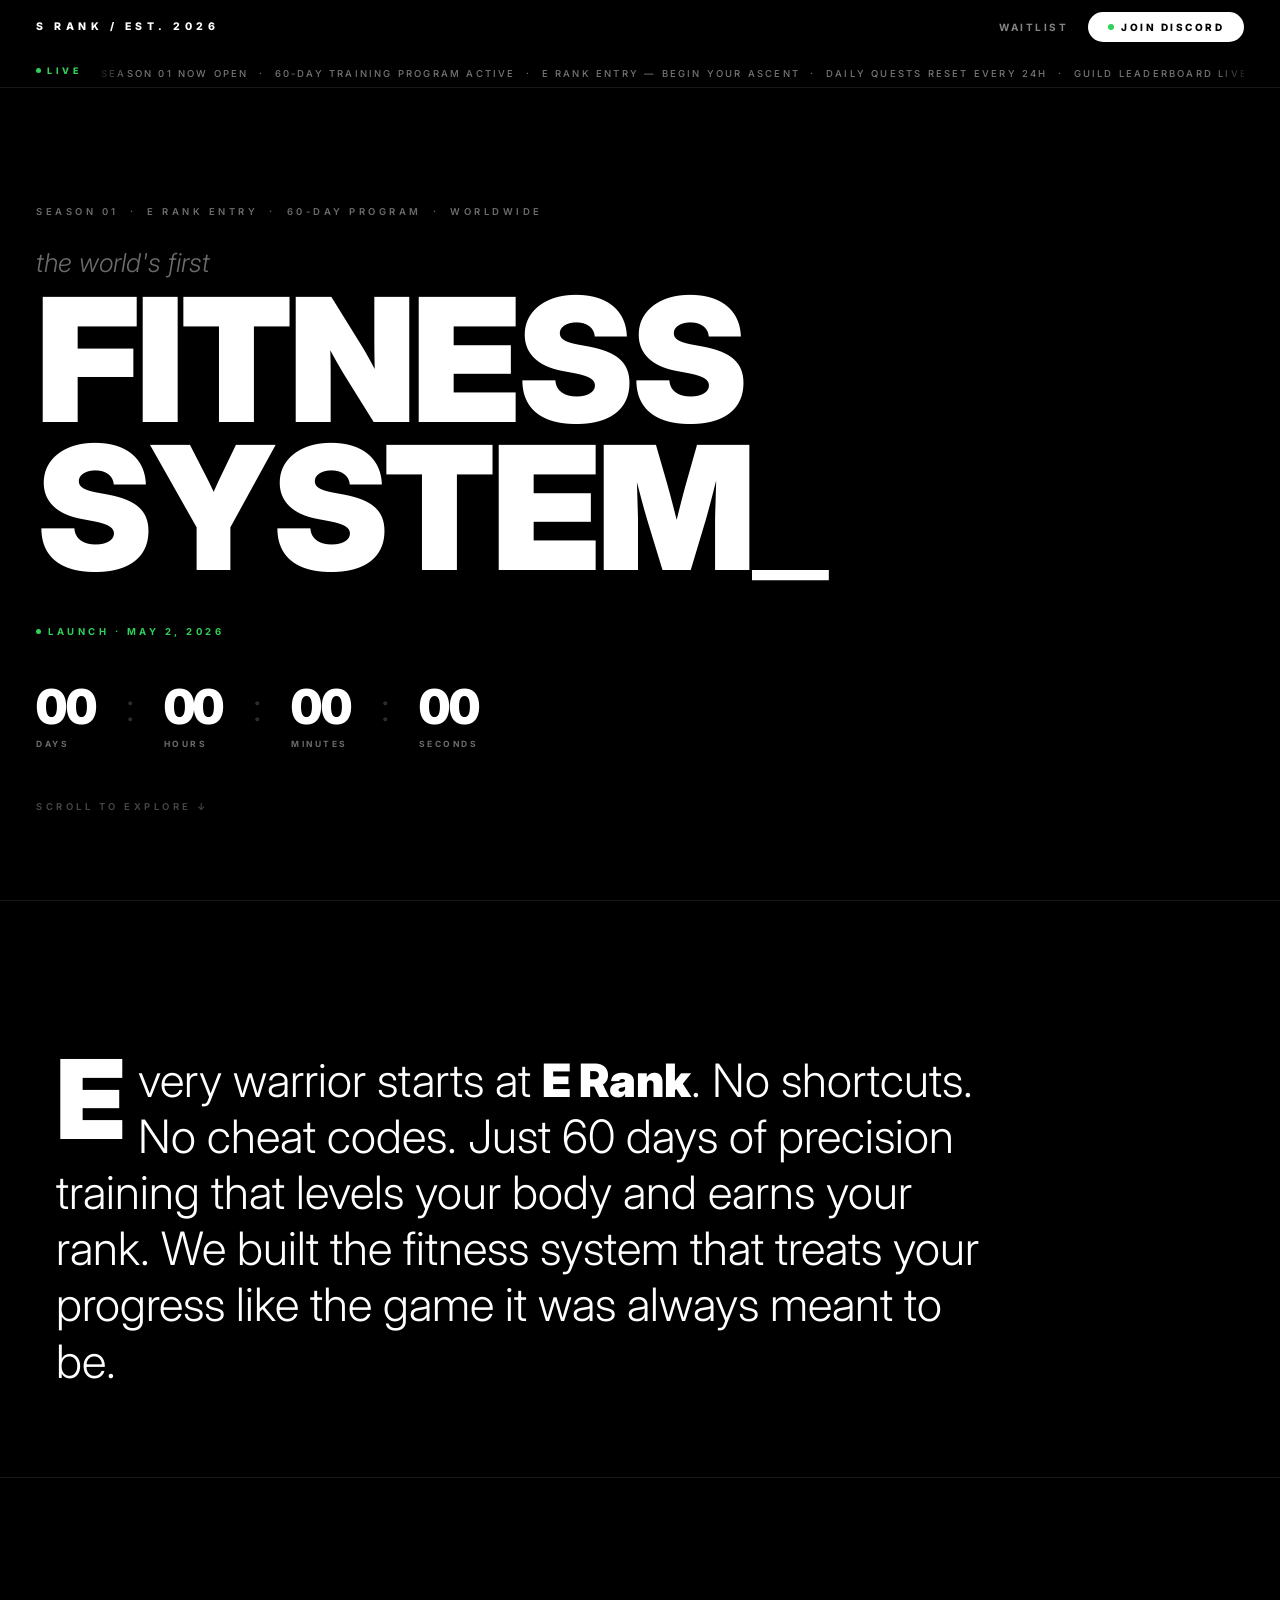
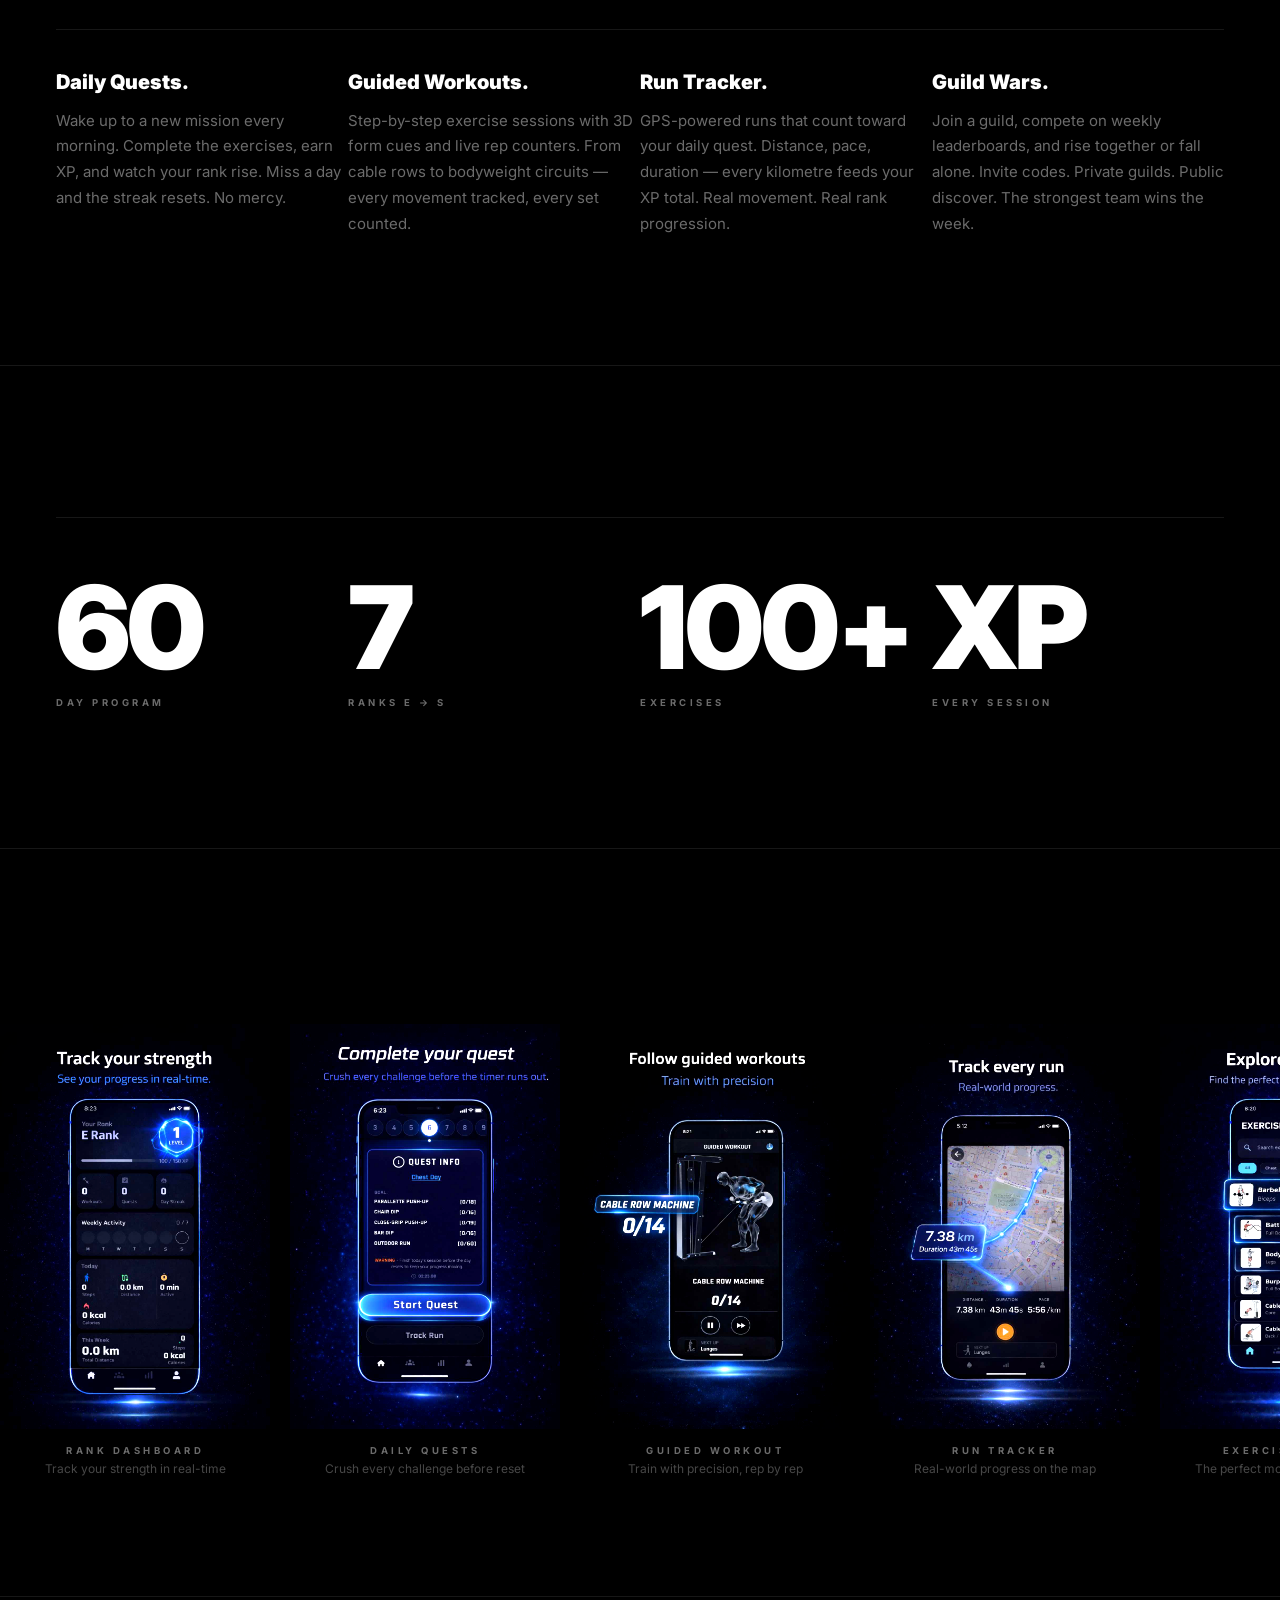
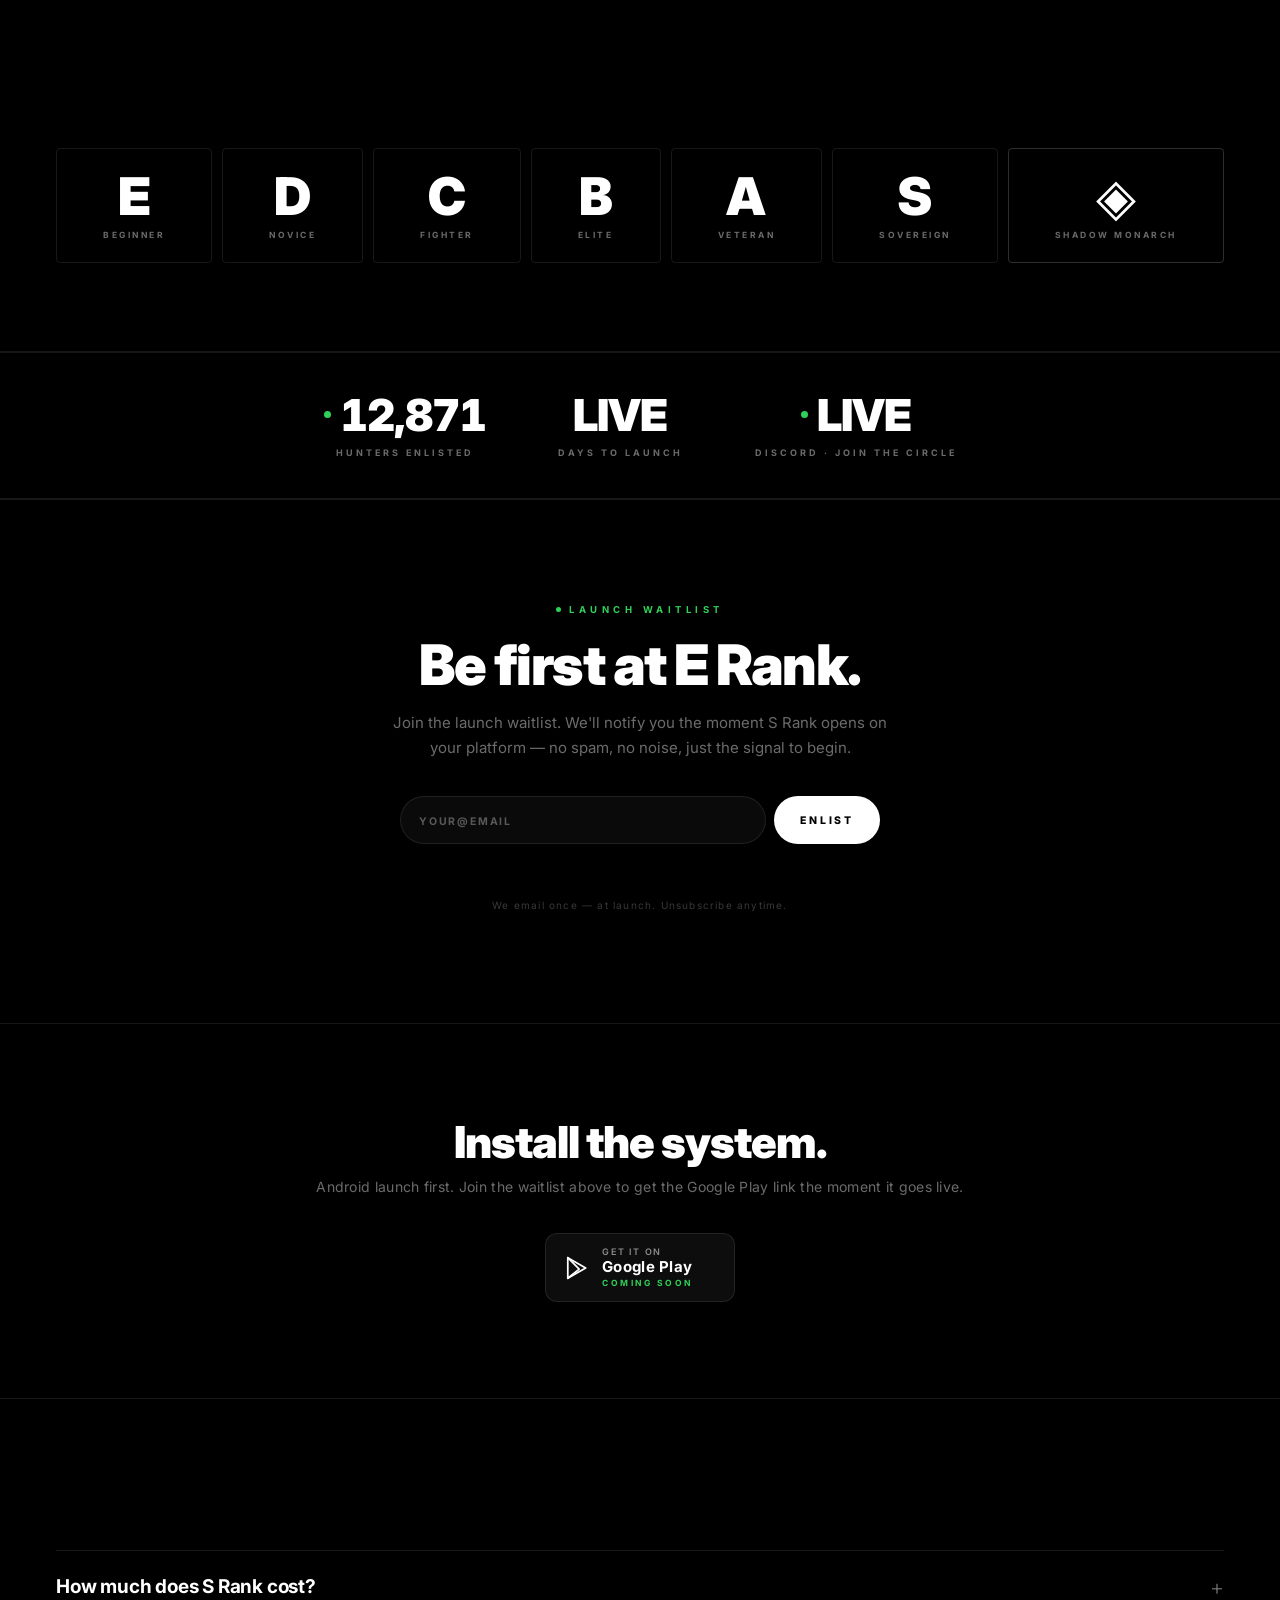
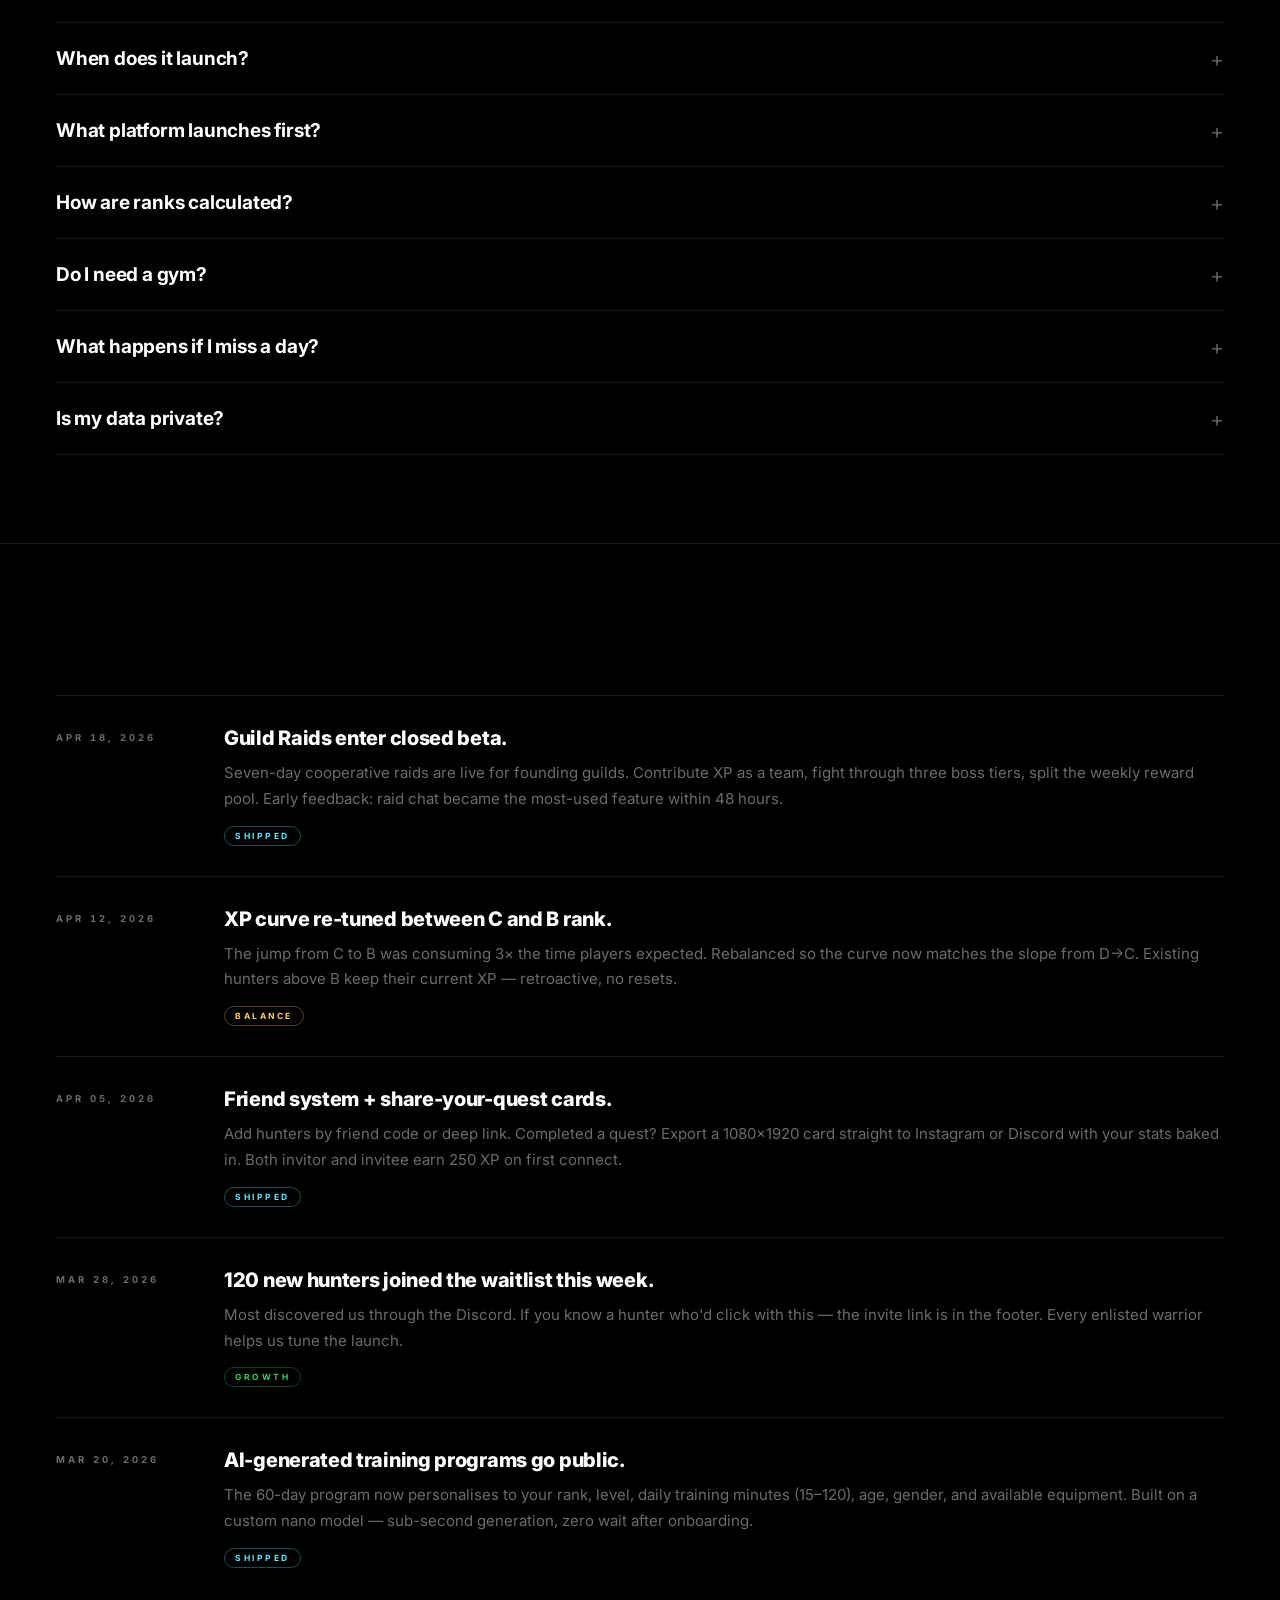
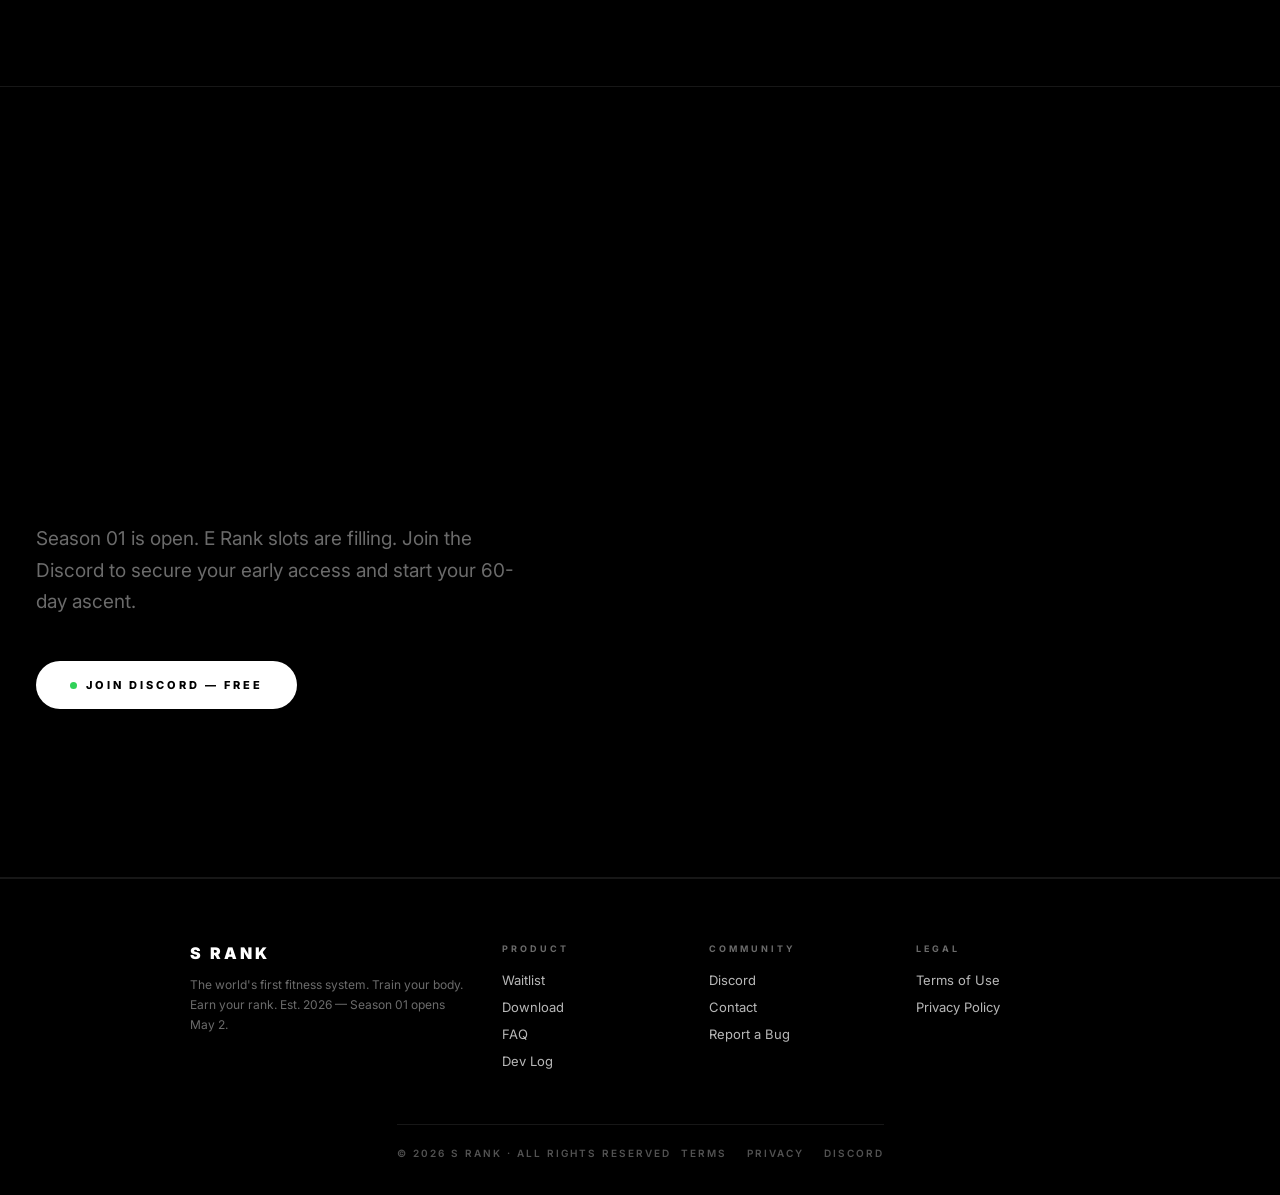
==== index.html @ a99fdaf6 "Add files via upload" ====
<!DOCTYPE html>
<html lang="en">
<head>
<meta charset="UTF-8"/>
<meta name="viewport" content="width=device-width,initial-scale=1"/>
<title>S Rank — The World's First Fitness System | Level Up IRL</title>
<meta name="description" content="S Rank is the Solo Leveling-inspired fitness RPG. 60-day training program, daily quests, guilds, and 7 ranks from E to S. Train your body. Earn your rank."/>
<meta name="keywords" content="solo leveling fitness, gamified workout app, fitness rpg, daily quest tracker, guild workout, 60-day program, rank up fitness, level up body"/>
<meta name="author" content="S Rank"/>
<meta name="theme-color" content="#000000"/>
<meta name="robots" content="index,follow"/>
<link rel="canonical" href="https://srank.netlify.app/"/>

<!-- Open Graph -->
<meta property="og:type" content="website"/>
<meta property="og:url" content="https://srank.netlify.app/"/>
<meta property="og:site_name" content="S Rank"/>
<meta property="og:title" content="S Rank — The World's First Fitness System"/>
<meta property="og:description" content="Every warrior starts at E Rank. 60 days of precision training that levels your body and earns your rank. Train like it's the game it was always meant to be."/>
<meta property="og:image" content="https://srank.netlify.app/img/og-banner.jpg"/>
<meta property="og:image:width" content="1200"/>
<meta property="og:image:height" content="630"/>

<!-- Twitter -->
<meta name="twitter:card" content="summary_large_image"/>
<meta name="twitter:title" content="S Rank — The World's First Fitness System"/>
<meta name="twitter:description" content="Solo Leveling-inspired fitness RPG. 60-day program. Daily quests. Guild wars. Rise from E Rank."/>
<meta name="twitter:image" content="https://srank.netlify.app/img/og-banner.jpg"/>

<!-- Icons -->
<link rel="icon" type="image/png" href="/img/favicon.png"/>
<link rel="apple-touch-icon" href="/img/apple-touch-icon.png"/>

<!-- Structured data -->
<script type="application/ld+json">
{
  "@context":"https://schema.org",
  "@type":"SoftwareApplication",
  "name":"S Rank",
  "applicationCategory":"HealthApplication",
  "operatingSystem":"Android",
  "description":"Solo Leveling-inspired fitness RPG with a 60-day training program, daily quests, guild wars, and 7 ranks from E to S.",
  "offers":{"@type":"Offer","price":"9.99","priceCurrency":"USD"}
}
</script>

<link rel="preconnect" href="https://fonts.googleapis.com"/>
<link rel="preconnect" href="https://fonts.gstatic.com" crossorigin/>
<link href="https://fonts.googleapis.com/css2?family=Inter:ital,wght@0,300;0,400;0,500;0,700;0,900;1,300;1,400&display=swap" rel="stylesheet"/>

<!-- Analytics · Plausible (privacy-first, no cookies) -->
<script defer data-domain="srank.netlify.app" src="https://plausible.io/js/script.outbound-links.js"></script>
<style>
*,*::before,*::after{box-sizing:border-box;margin:0;padding:0}
:root{
  --green:#30D158;
  --w:#fff;
  --muted:rgba(255,255,255,0.42);
  --dim:rgba(255,255,255,0.12);
  --border:rgba(255,255,255,0.09);
  --ease-out:cubic-bezier(0.16,1,0.3,1);
  --ease-spring:cubic-bezier(0.34,1.56,0.64,1);
}
html{scroll-behavior:smooth}
body{
  background:#000;color:var(--w);
  font-family:'Inter',system-ui,sans-serif;
  overflow-x:hidden;
  -webkit-font-smoothing:antialiased;
}
a{color:inherit;text-decoration:none}

/* ══════════════════════ PROGRESS BAR */
#prog{
  position:fixed;top:0;left:0;height:1px;z-index:1000;
  background:rgba(255,255,255,.55);width:0%;pointer-events:none;
}

/* ══════════════════════ NAV */
nav{
  position:fixed;top:0;left:0;right:0;z-index:300;
  display:flex;align-items:center;justify-content:space-between;
  padding:0 36px;height:54px;
  border-bottom:1px solid transparent;
  transition:background .3s,border-color .3s;
}
nav.solid{background:rgba(0,0,0,.88);backdrop-filter:blur(20px);-webkit-backdrop-filter:blur(20px);border-color:var(--border)}
.nav-brand{font-size:10.5px;font-weight:800;letter-spacing:4.5px;text-transform:uppercase}
.nav-actions{display:flex;align-items:center;gap:20px}
.nav-link{
  font-size:10px;font-weight:700;letter-spacing:2.5px;text-transform:uppercase;
  color:rgba(255,255,255,.52);transition:color .2s;
}
.nav-link:hover{color:var(--w)}
@media (max-width:520px){.nav-link{display:none}}
.nav-cta{
  display:flex;align-items:center;gap:7px;
  background:var(--w);color:#000;
  font-size:10px;font-weight:800;letter-spacing:2.5px;text-transform:uppercase;
  padding:9px 20px;border-radius:100px;
  transition:opacity .2s;cursor:pointer;flex-shrink:0;
}
.nav-cta:hover{opacity:.8}
.dot{
  width:6px;height:6px;border-radius:50%;background:var(--green);flex-shrink:0;
  animation:pulse 2.1s ease infinite;
}
@keyframes pulse{0%,100%{box-shadow:0 0 0 0 rgba(48,209,88,.55)}55%{box-shadow:0 0 0 6px rgba(48,209,88,0)}}

/* ══════════════════════ BREAKING BAR */
.bar{
  position:fixed;top:54px;left:0;right:0;z-index:290;
  display:flex;align-items:center;height:34px;padding:0 36px;
  background:rgba(0,0,0,.75);border-bottom:1px solid var(--border);
  backdrop-filter:blur(12px);overflow:hidden;
}
.bar-label{
  display:flex;align-items:center;gap:6px;
  font-size:9px;font-weight:800;letter-spacing:3.5px;
  color:var(--green);white-space:nowrap;flex-shrink:0;margin-right:20px;text-transform:uppercase;
}
.bar-label .dot{width:5px;height:5px}
.ticker-wrap{flex:1;overflow:hidden;position:relative}
.ticker-wrap::before,.ticker-wrap::after{
  content:'';position:absolute;top:0;bottom:0;width:30px;z-index:1;pointer-events:none;
}
.ticker-wrap::before{left:0;background:linear-gradient(to right,rgba(0,0,0,.75),transparent)}
.ticker-wrap::after{right:0;background:linear-gradient(to left,rgba(0,0,0,.75),transparent)}
.ticker{display:inline-flex;white-space:nowrap;animation:tick 38s linear infinite}
.ticker span{
  font-size:9.5px;font-weight:500;letter-spacing:2.2px;
  color:rgba(255,255,255,.46);padding-right:64px;text-transform:uppercase;
}
@keyframes tick{0%{transform:translateX(0)}100%{transform:translateX(-50%)}}

/* ══════════════════════ HERO */
.hero{
  min-height:100vh;display:flex;flex-direction:column;
  justify-content:flex-end;padding:0 36px 88px;padding-top:130px;
}
.hero-meta{
  font-size:9.5px;font-weight:600;letter-spacing:3.5px;
  color:var(--muted);text-transform:uppercase;margin-bottom:30px;
  animation:fu .85s var(--ease-out) both;animation-delay:.1s;
}
.hero-thin{
  display:block;
  font-size:clamp(16px,2.5vw,26px);font-weight:300;font-style:italic;
  color:var(--muted);margin-bottom:8px;
  animation:fu .85s var(--ease-out) both;animation-delay:.22s;
}
/* text reveal from below — clip overflow */
.hline{overflow:hidden;display:block}
.hline-inner{
  display:block;
  font-size:clamp(66px,13.5vw,172px);
  font-weight:900;line-height:.86;letter-spacing:-4px;
  animation:slideUp .95s var(--ease-out) both;
}
.hline-inner:first-child{animation-delay:.3s}
.hline-inner:last-child{animation-delay:.44s}
.cursor{font-weight:300;letter-spacing:0;animation:blink 1.05s step-start infinite}
@keyframes blink{0%,100%{opacity:1}50%{opacity:0}}
.hero-scroll{
  margin-top:52px;font-size:9.5px;font-weight:600;
  letter-spacing:3.5px;color:rgba(255,255,255,.28);text-transform:uppercase;
  animation:fu .85s var(--ease-out) both .7s, bob 3.5s ease-in-out 1.4s infinite;
}
@keyframes fu{from{opacity:0;transform:translateY(20px)}to{opacity:1;transform:translateY(0)}}
@keyframes slideUp{from{transform:translateY(105%)}to{transform:translateY(0)}}
@keyframes bob{0%,100%{transform:translateY(0)}50%{transform:translateY(7px)}}

hr.rule{border:none;border-top:1px solid var(--border)}

/* ══════════════════════ LAYOUT */
.wrap{max-width:1240px;margin:0 auto;padding:88px 36px;width:100%}
.sec-label{
  overflow:hidden;margin-bottom:52px;
}
.sec-label-inner{
  display:block;font-size:9.5px;font-weight:700;letter-spacing:4.5px;
  color:var(--muted);text-transform:uppercase;
  transform:translateY(100%);opacity:0;
  transition:transform .7s var(--ease-out),opacity .7s ease;
}
.sec-label-inner.in{transform:translateY(0);opacity:1}

/* ══════════════════════ 01 WHO WE ARE */
.who-wrap{overflow:hidden}
.who-inner{
  font-size:clamp(20px,3.8vw,46px);font-weight:300;
  line-height:1.22;color:var(--w);max-width:940px;
  transform:translateY(60px);opacity:0;
  transition:transform 1.1s var(--ease-out),opacity 1.1s ease;
}
.who-inner.in{transform:translateY(0);opacity:1}
.who-inner strong{font-weight:900}
.drop::first-letter{
  float:left;font-size:clamp(56px,9.5vw,110px);
  font-weight:900;line-height:.72;margin-right:12px;margin-top:8px;
}

/* ══════════════════════ 02 THE SYSTEM */
.features{display:grid;grid-template-columns:repeat(auto-fit,minmax(260px,1fr));gap:0}
.feat{padding:40px 0;border-top:1px solid var(--border)}
.feat-line-wrap{overflow:hidden}
.feat-name{
  font-size:clamp(15px,2.2vw,20px);font-weight:900;
  margin-bottom:14px;
  transform:translateY(100%);opacity:0;
  transition:transform .8s var(--ease-out),opacity .8s ease;
}
.feat-name.in{transform:translateY(0);opacity:1}
.feat-desc{
  font-size:clamp(13px,1.4vw,15px);font-weight:400;
  color:var(--muted);line-height:1.72;max-width:360px;
  opacity:0;transform:translateY(16px);
  transition:opacity .8s ease,transform .8s var(--ease-out);
}
.feat-desc.in{opacity:1;transform:translateY(0)}

/* ══════════════════════ 03 THE NUMBERS */
.nums{display:grid;grid-template-columns:repeat(4,1fr);gap:0}
@media(max-width:580px){.nums{grid-template-columns:repeat(2,1fr)}}
.num-item{padding:52px 0;border-top:1px solid var(--border)}
.num-big-wrap{overflow:hidden}
.num-big{
  font-size:clamp(48px,9vw,118px);font-weight:900;
  line-height:1;letter-spacing:-3px;
  transform:translateY(105%);
  transition:transform .9s var(--ease-out);
}
.num-big.in{transform:translateY(0)}
.num-tag{
  margin-top:12px;font-size:9.5px;font-weight:700;
  letter-spacing:3.5px;color:var(--muted);text-transform:uppercase;
  opacity:0;transform:translateY(10px);
  transition:opacity .7s ease .15s,transform .7s var(--ease-out) .15s;
}
.num-tag.in{opacity:1;transform:translateY(0)}

/* ══════════════════════ 04 PHONES */
.phones-sec{padding:88px 0;overflow:hidden;background:#000}
.phones-head{padding:0 36px;margin-bottom:56px}
.phones-row{
  display:flex;gap:20px;
  padding:20px 36px 32px;
  overflow-x:auto;scroll-snap-type:x mandatory;
  scrollbar-width:none;-ms-overflow-style:none;
  cursor:grab;user-select:none;
  /* explicit black bg so screen blend works */
  background:#000;
}
.phones-row::-webkit-scrollbar{display:none}
.ph-card{
  flex:0 0 auto;width:clamp(180px,25vw,270px);
  scroll-snap-align:start;
  display:flex;flex-direction:column;align-items:center;
  opacity:0;transform:translateY(70px) scale(.93);
  filter:blur(10px);
  transition:opacity 1s var(--ease-out),transform 1s var(--ease-out),filter .9s ease;
}
.ph-card.in{opacity:1;transform:translateY(0) scale(1);filter:blur(0)}
/* Screen blend removes the dark starfield — only glowing phone stays */
.ph-img{
  width:100%;display:block;
  mix-blend-mode:screen;
  filter:brightness(1.1) contrast(1.05) saturate(1.1);
  transition:transform .55s var(--ease-out),filter .4s ease;
  border-radius:0;
}
.ph-card:hover .ph-img{
  transform:scale(1.05) translateY(-10px);
  filter:brightness(1.25) contrast(1.08) saturate(1.2);
}
.ph-label{
  margin-top:16px;font-size:9.5px;font-weight:700;
  letter-spacing:3.5px;color:var(--muted);
  text-transform:uppercase;text-align:center;
}
.ph-sub{
  margin-top:5px;font-size:12px;font-weight:400;
  color:rgba(255,255,255,.28);text-align:center;
}

/* ══════════════════════ 05 RANKS */
.ranks-row{display:flex;gap:10px;flex-wrap:wrap}
.rank-card{
  flex:1 1 auto;min-width:88px;padding:22px 14px;
  border:1px solid var(--border);border-radius:4px;text-align:center;
  opacity:0;transform:translateY(40px) scale(.9);
  transition:opacity .6s var(--ease-spring),transform .6s var(--ease-spring),
             border-color .3s,background .3s;
}
.rank-card.in{opacity:1;transform:translateY(0) scale(1)}
.rank-card:hover{border-color:rgba(255,255,255,.38);background:rgba(255,255,255,.04)}
.rank-card.monarch{border-color:rgba(255,255,255,.18)}
.rank-card.monarch:hover{border-color:rgba(255,255,255,.6);background:rgba(255,255,255,.06)}
.rk-letter{font-size:clamp(26px,5vw,52px);font-weight:900;line-height:1}
.rk-name{
  margin-top:7px;font-size:8.5px;font-weight:700;
  letter-spacing:2.5px;color:var(--muted);text-transform:uppercase;
}

/* ══════════════════════ WAITLIST */
.wl-sec{padding:96px 36px 112px;border-top:1px solid var(--border)}
.wl-wrap{max-width:720px;margin:0 auto;text-align:center}
.wl-kicker{
  font-size:9.5px;font-weight:700;letter-spacing:4.5px;color:var(--green);
  text-transform:uppercase;margin-bottom:22px;
  display:inline-flex;align-items:center;gap:8px;
}
.wl-kicker .dot{width:5px;height:5px}
.wl-head{
  font-size:clamp(32px,5.5vw,56px);font-weight:900;line-height:1;
  letter-spacing:-1.5px;margin-bottom:18px;
}
.wl-sub{
  font-size:clamp(13px,1.5vw,15px);font-weight:400;color:var(--muted);
  line-height:1.65;max-width:520px;margin:0 auto 36px;
}
.wl-form{
  display:flex;gap:8px;max-width:480px;margin:0 auto;
  flex-wrap:wrap;justify-content:center;
}
.wl-input{
  flex:1 1 260px;min-width:0;
  background:rgba(255,255,255,.04);
  border:1px solid var(--border);
  color:var(--w);font-family:inherit;font-size:13px;font-weight:500;
  letter-spacing:.2px;
  padding:15px 18px;border-radius:100px;
  outline:none;transition:border-color .2s,background .2s;
}
.wl-input::placeholder{color:rgba(255,255,255,.32);letter-spacing:1.8px;font-size:10.5px;font-weight:700;text-transform:uppercase}
.wl-input:focus{border-color:rgba(255,255,255,.42);background:rgba(255,255,255,.06)}
.wl-submit{
  background:var(--w);color:#000;
  font-family:inherit;font-size:10.5px;font-weight:800;
  letter-spacing:2.8px;text-transform:uppercase;
  padding:15px 26px;border:none;border-radius:100px;
  cursor:pointer;transition:opacity .2s,transform .2s;
  white-space:nowrap;
}
.wl-submit:hover:not(:disabled){opacity:.82}
.wl-submit:active:not(:disabled){transform:scale(.97)}
.wl-submit:disabled{opacity:.5;cursor:not-allowed}
.wl-msg{
  margin-top:18px;font-size:11px;font-weight:600;letter-spacing:2.5px;
  text-transform:uppercase;min-height:15px;transition:color .25s;
}
.wl-msg.ok{color:var(--green)}
.wl-msg.err{color:#FF4A55}
.wl-legal{
  margin-top:22px;font-size:10px;color:rgba(255,255,255,.22);
  letter-spacing:1.2px;
}

/* ══════════════════════ DOWNLOAD */
.dl-sec{padding:96px 36px;border-top:1px solid var(--border);text-align:center}
.dl-head{
  font-size:clamp(28px,4.5vw,44px);font-weight:900;line-height:1;
  letter-spacing:-1px;margin-bottom:14px;
}
.dl-sub{
  font-size:clamp(12px,1.4vw,14px);color:var(--muted);margin-bottom:38px;
  letter-spacing:.3px;
}
.dl-badges{display:flex;gap:14px;justify-content:center;flex-wrap:wrap}
.dl-badge{
  display:inline-flex;align-items:center;gap:12px;
  padding:13px 22px 13px 18px;border-radius:12px;
  background:rgba(255,255,255,.05);border:1px solid var(--border);
  transition:background .2s,border-color .2s,transform .2s;
  min-width:190px;
}
.dl-badge:hover{background:rgba(255,255,255,.08);border-color:rgba(255,255,255,.22);transform:translateY(-2px)}
.dl-badge svg{width:26px;height:26px;flex-shrink:0}
.dl-badge-text{text-align:left;line-height:1.1}
.dl-badge-line1{
  font-size:9px;font-weight:600;letter-spacing:1.8px;
  color:rgba(255,255,255,.52);text-transform:uppercase;
}
.dl-badge-line2{
  font-size:15px;font-weight:700;color:var(--w);margin-top:2px;letter-spacing:.3px;
}
.dl-soon{
  font-size:8.5px;font-weight:700;letter-spacing:2.5px;
  color:var(--green);text-transform:uppercase;margin-top:3px;
}

/* ══════════════════════ COUNTDOWN (in hero) */
.hc-meta{
  font-size:9.5px;font-weight:700;letter-spacing:3.5px;
  color:var(--green);text-transform:uppercase;
  display:inline-flex;align-items:center;gap:7px;
  margin-bottom:18px;
  animation:fu .85s var(--ease-out) both .4s;
}
.hc-meta .dot{width:5px;height:5px}
.hero-countdown{
  display:flex;gap:clamp(16px,3vw,30px);align-items:flex-end;
  margin-top:28px;
  animation:fu .85s var(--ease-out) both .58s;
}
.hc-cell{display:flex;flex-direction:column;align-items:flex-start}
.hc-num{
  font-size:clamp(30px,4.4vw,48px);font-weight:900;
  line-height:1;letter-spacing:-1.2px;font-variant-numeric:tabular-nums;
}
.hc-lbl{
  margin-top:8px;font-size:8.5px;font-weight:700;letter-spacing:2.5px;
  color:var(--muted);text-transform:uppercase;
}
.hc-sep{
  font-size:clamp(26px,3.6vw,40px);font-weight:300;
  color:rgba(255,255,255,.18);line-height:1;padding-bottom:22px;
}

/* ══════════════════════ SOCIAL PROOF STRIP */
.proof-strip{
  padding:40px 36px;border-top:1px solid var(--border);border-bottom:1px solid var(--border);
  display:flex;justify-content:center;gap:clamp(28px,6vw,72px);flex-wrap:wrap;
}
.proof-item{display:flex;flex-direction:column;align-items:center;min-width:88px}
.proof-num{
  font-size:clamp(30px,4.2vw,44px);font-weight:900;letter-spacing:-1px;line-height:1;
  font-variant-numeric:tabular-nums;display:inline-flex;align-items:center;gap:9px;
}
.proof-num .dot{width:7px;height:7px}
.proof-lbl{
  margin-top:10px;font-size:9px;font-weight:700;letter-spacing:3px;
  color:var(--muted);text-transform:uppercase;text-align:center;
}
@media(max-width:720px){.proof-strip{padding:32px 20px}}

/* ══════════════════════ FAQ */
.faq-list{border-top:1px solid var(--border);margin-top:8px}
.faq{border-bottom:1px solid var(--border)}
.faq-q{
  display:flex;justify-content:space-between;align-items:center;
  padding:24px 0;font-size:clamp(15px,1.8vw,19px);font-weight:700;
  cursor:pointer;user-select:none;background:none;border:none;color:var(--w);
  font-family:inherit;width:100%;text-align:left;letter-spacing:-.2px;
  transition:opacity .2s;
}
.faq-q:hover{opacity:.78}
.faq-toggle{
  font-size:22px;font-weight:300;color:var(--muted);
  transition:transform .35s var(--ease-out),color .2s;
  flex-shrink:0;margin-left:18px;line-height:1;
}
.faq.open .faq-toggle{transform:rotate(45deg);color:var(--w)}
.faq-a{
  max-height:0;overflow:hidden;
  transition:max-height .45s var(--ease-out);
}
.faq.open .faq-a{max-height:340px}
.faq-a p{
  font-size:clamp(13px,1.4vw,15px);font-weight:400;color:var(--muted);
  line-height:1.72;padding:0 0 26px;max-width:740px;
}

/* ══════════════════════ DEV LOG */
.log-list{display:flex;flex-direction:column;margin-top:8px}
.log-item{
  padding:30px 0;border-top:1px solid var(--border);
  display:grid;grid-template-columns:140px 1fr;gap:28px;
  opacity:0;transform:translateY(26px);
  transition:opacity .8s ease,transform .8s var(--ease-out);
}
.log-item.in{opacity:1;transform:translateY(0)}
@media(max-width:640px){.log-item{grid-template-columns:1fr;gap:8px}}
.log-date{
  font-size:9.5px;font-weight:700;letter-spacing:3px;
  color:var(--muted);text-transform:uppercase;padding-top:6px;
  font-variant-numeric:tabular-nums;
}
.log-title{
  font-size:clamp(15px,1.9vw,20px);font-weight:800;margin-bottom:10px;letter-spacing:-.3px;
}
.log-text{
  font-size:clamp(13px,1.4vw,15px);color:var(--muted);line-height:1.72;
}
.log-tag{
  display:inline-block;margin-top:14px;
  font-size:8.5px;font-weight:700;letter-spacing:2.5px;
  color:var(--green);text-transform:uppercase;padding:4px 10px;
  border:1px solid rgba(48,209,88,.32);border-radius:100px;
}
.log-tag.ship{color:#5CEAFF;border-color:rgba(92,234,255,.32)}
.log-tag.tune{color:#FFD15C;border-color:rgba(255,209,92,.32)}

/* ══════════════════════ BIG FOOTER */
.footer-big{padding:64px 36px 36px;border-top:1px solid var(--border)}
.footer-big-wrap{
  display:grid;grid-template-columns:1.6fr 1fr 1fr 1fr;gap:32px;
  max-width:1240px;margin:0 auto;
}
.fb-brand{font-size:16px;font-weight:900;letter-spacing:3px;text-transform:uppercase;margin-bottom:12px}
.fb-tag{font-size:12px;color:var(--muted);line-height:1.65;max-width:280px}
.fb-col-head{
  font-size:9px;font-weight:700;letter-spacing:3px;
  color:rgba(255,255,255,.42);text-transform:uppercase;margin-bottom:18px;
}
.fb-col a{
  display:block;font-size:13px;color:rgba(255,255,255,.72);
  margin-bottom:11px;transition:color .2s;
}
.fb-col a:hover{color:var(--w)}
.footer-bot{
  max-width:1240px;margin:28px auto 0;padding-top:22px;
  border-top:1px solid var(--border);
  display:flex;justify-content:space-between;flex-wrap:wrap;gap:10px;
}
.fb-cr{font-size:10px;font-weight:600;letter-spacing:2px;color:rgba(255,255,255,.32);text-transform:uppercase}
.fb-bot-links{display:flex;gap:20px}
.fb-bot-links a{
  font-size:10px;font-weight:600;letter-spacing:2px;
  color:rgba(255,255,255,.32);text-transform:uppercase;transition:color .2s;
}
.fb-bot-links a:hover{color:var(--w)}
@media(max-width:720px){
  .footer-big{padding:48px 20px 28px}
  .footer-big-wrap{grid-template-columns:1fr 1fr;gap:36px 20px}
  .fb-brand-col{grid-column:1/-1}
}

/* ══════════════════════ CLOSE */
.close-sec{padding:128px 36px 168px}
.close-line{overflow:hidden;display:block}
.close-inner{
  display:block;
  font-size:clamp(48px,11.5vw,155px);
  font-weight:900;line-height:.87;letter-spacing:-3px;
  transform:translateY(105%);
  transition:transform 1.1s var(--ease-out);
}
.close-inner.in{transform:translateY(0)}
.close-inner.ghost{color:rgba(255,255,255,.14)}
.cl-sub{
  margin-top:52px;font-size:clamp(14px,1.8vw,19px);
  font-weight:400;color:var(--muted);max-width:480px;line-height:1.65;
  opacity:0;transform:translateY(20px);
  transition:opacity .9s ease,transform .9s var(--ease-out);
}
.cl-sub.in{opacity:1;transform:translateY(0)}
.cl-btn{
  display:inline-flex;align-items:center;gap:9px;
  margin-top:44px;background:var(--w);color:#000;
  font-size:11px;font-weight:800;letter-spacing:3px;text-transform:uppercase;
  padding:17px 34px;border-radius:100px;cursor:pointer;
  opacity:0;transform:translateY(20px);
  transition:opacity .7s ease,transform .7s var(--ease-out),filter .2s;
}
.cl-btn.in{opacity:1;transform:translateY(0)}
.cl-btn:hover{filter:brightness(.88)}
.cl-btn .dot{width:7px;height:7px}

/* ══════════════════════ FOOTER */
footer{
  padding:38px 36px;border-top:1px solid var(--border);
  display:flex;justify-content:space-between;align-items:center;
  flex-wrap:wrap;gap:16px;
}
.ft-brand{font-size:9.5px;font-weight:800;letter-spacing:4px;color:rgba(255,255,255,.28);text-transform:uppercase}
.ft-links{display:flex;gap:24px}
.ft-links a{
  font-size:9.5px;font-weight:600;letter-spacing:2.5px;
  color:rgba(255,255,255,.28);text-transform:uppercase;
  transition:color .2s;
}
.ft-links a:hover{color:var(--w)}

/* ══════════════════════ RESPONSIVE */
@media(max-width:720px){
  nav,.bar{padding:0 20px}
  .hero{padding:0 20px 68px;padding-top:122px}
  .wrap{padding-left:20px;padding-right:20px}
  .phones-head,.phones-row{padding-left:20px;padding-right:20px}
  .close-sec{padding:80px 20px 120px}
  footer{padding:30px 20px}
}
</style>
</head>
<body>

<div id="prog"></div>

<!-- NAV -->
<nav id="nav">
  <div class="nav-brand">S Rank / Est. 2026</div>
  <div class="nav-actions">
    <a href="#waitlist" class="nav-link">Waitlist</a>
    <a href="https://discord.gg/nFfpwTx9" class="nav-cta" target="_blank" rel="noopener">
      <span class="dot"></span>Join Discord
    </a>
  </div>
</nav>

<!-- BREAKING BAR -->
<div class="bar">
  <div class="bar-label"><span class="dot"></span>Live</div>
  <div class="ticker-wrap">
    <div class="ticker">
      <span>Season 01 Now Open &nbsp;·&nbsp; 60-Day Training Program Active &nbsp;·&nbsp; E Rank Entry — Begin Your Ascent &nbsp;·&nbsp; Daily Quests Reset Every 24h &nbsp;·&nbsp; Guild Leaderboard Live &nbsp;·&nbsp; Join Discord — Claim Early Access &nbsp;·&nbsp;</span>
      <span>Season 01 Now Open &nbsp;·&nbsp; 60-Day Training Program Active &nbsp;·&nbsp; E Rank Entry — Begin Your Ascent &nbsp;·&nbsp; Daily Quests Reset Every 24h &nbsp;·&nbsp; Guild Leaderboard Live &nbsp;·&nbsp; Join Discord — Claim Early Access &nbsp;·&nbsp;</span>
    </div>
  </div>
</div>

<!-- ════════════════════════════════════ HERO -->
<section class="hero">
  <div class="hero-meta">Season 01 &nbsp;·&nbsp; E Rank Entry &nbsp;·&nbsp; 60-Day Program &nbsp;·&nbsp; Worldwide</div>
  <h1>
    <span class="hero-thin">the world's first</span>
    <span class="hline"><span class="hline-inner">FITNESS</span></span>
    <span class="hline"><span class="hline-inner">SYSTEM<span class="cursor">_</span></span></span>
  </h1>

  <div class="hc-meta" style="margin-top:44px"><span class="dot"></span>Launch · May 2, 2026</div>
  <div class="hero-countdown" id="heroCountdown" aria-live="polite">
    <div class="hc-cell"><div class="hc-num" id="cdDays">00</div><div class="hc-lbl">Days</div></div>
    <div class="hc-sep">:</div>
    <div class="hc-cell"><div class="hc-num" id="cdHours">00</div><div class="hc-lbl">Hours</div></div>
    <div class="hc-sep">:</div>
    <div class="hc-cell"><div class="hc-num" id="cdMins">00</div><div class="hc-lbl">Minutes</div></div>
    <div class="hc-sep">:</div>
    <div class="hc-cell"><div class="hc-num" id="cdSecs">00</div><div class="hc-lbl">Seconds</div></div>
  </div>

  <div class="hero-scroll">Scroll to explore ↓</div>
</section>

<hr class="rule"/>

<!-- ════════════════════════════════════ 01 WHO WE ARE -->
<div class="wrap">
  <div class="sec-label"><span class="sec-label-inner">01 / Who We Are</span></div>
  <div class="who-wrap">
    <p class="who-inner drop">
      Every warrior starts at <strong>E Rank</strong>. No shortcuts. No cheat codes.
      Just 60 days of precision training that levels your body and earns your rank.
      We built the fitness system that treats your progress like the game
      it was always meant to be.
    </p>
  </div>
</div>

<hr class="rule"/>

<!-- ════════════════════════════════════ 02 THE SYSTEM -->
<div class="wrap">
  <div class="sec-label"><span class="sec-label-inner">02 / The System</span></div>
  <div class="features">
    <div class="feat">
      <div class="feat-line-wrap"><div class="feat-name">Daily Quests.</div></div>
      <p class="feat-desc">Wake up to a new mission every morning. Complete the exercises, earn XP, and watch your rank rise. Miss a day and the streak resets. No mercy.</p>
    </div>
    <div class="feat">
      <div class="feat-line-wrap"><div class="feat-name">Guided Workouts.</div></div>
      <p class="feat-desc">Step-by-step exercise sessions with 3D form cues and live rep counters. From cable rows to bodyweight circuits — every movement tracked, every set counted.</p>
    </div>
    <div class="feat">
      <div class="feat-line-wrap"><div class="feat-name">Run Tracker.</div></div>
      <p class="feat-desc">GPS-powered runs that count toward your daily quest. Distance, pace, duration — every kilometre feeds your XP total. Real movement. Real rank progression.</p>
    </div>
    <div class="feat">
      <div class="feat-line-wrap"><div class="feat-name">Guild Wars.</div></div>
      <p class="feat-desc">Join a guild, compete on weekly leaderboards, and rise together or fall alone. Invite codes. Private guilds. Public discover. The strongest team wins the week.</p>
    </div>
  </div>
</div>

<hr class="rule"/>

<!-- ════════════════════════════════════ 03 THE NUMBERS -->
<div class="wrap">
  <div class="sec-label"><span class="sec-label-inner">03 / The Numbers</span></div>
  <div class="nums">
    <div class="num-item">
      <div class="num-big-wrap"><div class="num-big" data-count="60">60</div></div>
      <div class="num-tag">Day Program</div>
    </div>
    <div class="num-item">
      <div class="num-big-wrap"><div class="num-big" data-count="7">7</div></div>
      <div class="num-tag">Ranks E → S</div>
    </div>
    <div class="num-item">
      <div class="num-big-wrap"><div class="num-big" data-count="100" data-suffix="+">100+</div></div>
      <div class="num-tag">Exercises</div>
    </div>
    <div class="num-item">
      <div class="num-big-wrap"><div class="num-big">XP</div></div>
      <div class="num-tag">Every Session</div>
    </div>
  </div>
</div>

<hr class="rule"/>

<!-- ════════════════════════════════════ 04 IN YOUR HANDS -->
<div class="phones-sec">
  <div class="phones-head">
    <div class="sec-label"><span class="sec-label-inner">04 / In Your Hands</span></div>
  </div>
  <div class="phones-row" id="phonesRow">
    <div class="ph-card">
      <img src="[data-uri]"    class="ph-img" alt="Rank Dashboard"    draggable="false"/>
      <div class="ph-label">Rank Dashboard</div>
      <div class="ph-sub">Track your strength in real-time</div>
    </div>
    <div class="ph-card">
      <img src="[data-uri]"    class="ph-img" alt="Daily Quests"      draggable="false"/>
      <div class="ph-label">Daily Quests</div>
      <div class="ph-sub">Crush every challenge before reset</div>
    </div>
    <div class="ph-card">
      <img src="[data-uri]"  class="ph-img" alt="Guided Workout"    draggable="false"/>
      <div class="ph-label">Guided Workout</div>
      <div class="ph-sub">Train with precision, rep by rep</div>
    </div>
    <div class="ph-card">
      <img src="[data-uri]"      class="ph-img" alt="Run Tracker"       draggable="false"/>
      <div class="ph-label">Run Tracker</div>
      <div class="ph-sub">Real-world progress on the map</div>
    </div>
    <div class="ph-card">
      <img src="[data-uri]" class="ph-img" alt="Exercise Library" draggable="false"/>
      <div class="ph-label">Exercise Library</div>
      <div class="ph-sub">The perfect move for every muscle</div>
    </div>
  </div>
</div>

<hr class="rule"/>

<!-- ════════════════════════════════════ 05 YOUR PATH -->
<div class="wrap">
  <div class="sec-label"><span class="sec-label-inner">05 / Your Path</span></div>
  <div class="ranks-row">
    <div class="rank-card"><div class="rk-letter">E</div><div class="rk-name">Beginner</div></div>
    <div class="rank-card"><div class="rk-letter">D</div><div class="rk-name">Novice</div></div>
    <div class="rank-card"><div class="rk-letter">C</div><div class="rk-name">Fighter</div></div>
    <div class="rank-card"><div class="rk-letter">B</div><div class="rk-name">Elite</div></div>
    <div class="rank-card"><div class="rk-letter">A</div><div class="rk-name">Veteran</div></div>
    <div class="rank-card"><div class="rk-letter">S</div><div class="rk-name">Sovereign</div></div>
    <div class="rank-card monarch"><div class="rk-letter">◈</div><div class="rk-name">Shadow Monarch</div></div>
  </div>
</div>

<hr class="rule"/>

<!-- ════════════════════════════════════ SOCIAL PROOF -->
<div class="proof-strip">
  <div class="proof-item">
    <div class="proof-num"><span class="dot"></span><span id="proofWait">347</span></div>
    <div class="proof-lbl">Hunters Enlisted</div>
  </div>
  <div class="proof-item">
    <div class="proof-num" id="proofDays">—</div>
    <div class="proof-lbl">Days to Launch</div>
  </div>
  <div class="proof-item">
    <div class="proof-num"><span class="dot"></span>LIVE</div>
    <div class="proof-lbl">Discord · Join the Circle</div>
  </div>
</div>

<!-- ════════════════════════════════════ WAITLIST -->
<section class="wl-sec" id="waitlist">
  <div class="wl-wrap">
    <div class="wl-kicker"><span class="dot"></span>Launch Waitlist</div>
    <h2 class="wl-head">Be first at E Rank.</h2>
    <p class="wl-sub">
      Join the launch waitlist. We'll notify you the moment S Rank opens on
      your platform — no spam, no noise, just the signal to begin.
    </p>
    <form class="wl-form" id="wlForm" novalidate>
      <input
        class="wl-input"
        id="wlEmail"
        type="email"
        inputmode="email"
        autocomplete="email"
        placeholder="your@email"
        required
      />
      <button class="wl-submit" type="submit" id="wlSubmit">Enlist</button>
    </form>
    <div class="wl-msg" id="wlMsg" role="status" aria-live="polite"></div>
    <div class="wl-legal">We email once — at launch. Unsubscribe anytime.</div>
  </div>
</section>

<!-- ════════════════════════════════════ DOWNLOAD -->
<section class="dl-sec" id="download">
  <h2 class="dl-head">Install the system.</h2>
  <p class="dl-sub">Android launch first. Join the waitlist above to get the Google Play link the moment it goes live.</p>
  <div class="dl-badges">
    <a class="dl-badge" href="#waitlist" aria-label="Google Play — coming soon">
      <svg viewBox="0 0 24 24" aria-hidden="true" fill="none" stroke="currentColor" stroke-width="1.6" stroke-linecap="round" stroke-linejoin="round"><path d="M3.5 2.5 20 12 3.5 21.5z"/><path d="M3.5 2.5 14 13l-10.5 8.5"/></svg>
      <div class="dl-badge-text">
        <div class="dl-badge-line1">Get it on</div>
        <div class="dl-badge-line2">Google Play</div>
        <div class="dl-soon">Coming Soon</div>
      </div>
    </a>
  </div>
</section>

<hr class="rule"/>

<!-- ════════════════════════════════════ FAQ -->
<div class="wrap" id="faq">
  <div class="sec-label"><span class="sec-label-inner">06 / Frequently Asked</span></div>
  <div class="faq-list">
    <div class="faq">
      <button class="faq-q" type="button" aria-expanded="false">
        <span>How much does S Rank cost?</span><span class="faq-toggle">+</span>
      </button>
      <div class="faq-a"><p>S Rank is a subscription. <strong>Monthly $9.99</strong> · <strong>Yearly $35</strong> (save 70%) · <strong>Lifetime</strong> one-time unlock. Every plan gets the full system — 60-day training program, daily quests, run tracker, guild wars, leaderboards, and every future season. The Discord and the waitlist are free to join.</p></div>
    </div>
    <div class="faq">
      <button class="faq-q" type="button" aria-expanded="false">
        <span>When does it launch?</span><span class="faq-toggle">+</span>
      </button>
      <div class="faq-a"><p>Season 01 opens <strong>May 2, 2026</strong>. Join the waitlist above to get the download link the moment it goes live. Early hunters receive the E-Rank founder badge permanently attached to their profile.</p></div>
    </div>
    <div class="faq">
      <button class="faq-q" type="button" aria-expanded="false">
        <span>What platform launches first?</span><span class="faq-toggle">+</span>
      </button>
      <div class="faq-a"><p>The current public launch is Android-only. We will announce iOS separately after the Android release is stable and approved for a wider rollout.</p></div>
    </div>
    <div class="faq">
      <button class="faq-q" type="button" aria-expanded="false">
        <span>How are ranks calculated?</span><span class="faq-toggle">+</span>
      </button>
      <div class="faq-a"><p>Your rank score is a weighted composite of five stats — <strong>Strength, Agility, Endurance, Vitality, Discipline</strong> — each earned through completed quests, workouts, runs, and streak consistency. E is the entry rank. The climb to S is non-linear: each tier takes roughly 2× the XP of the previous one. Shadow Monarch (◈) is a hidden rank unlocked only by the top 0.01% of active hunters per season.</p></div>
    </div>
    <div class="faq">
      <button class="faq-q" type="button" aria-expanded="false">
        <span>Do I need a gym?</span><span class="faq-toggle">+</span>
      </button>
      <div class="faq-a"><p>No. The 60-day program generates quests tailored to your equipment — bodyweight-only, home dumbbell, full gym. Pick what you have at onboarding and the AI trainer adjusts every session. You can switch equipment anytime from settings.</p></div>
    </div>
    <div class="faq">
      <button class="faq-q" type="button" aria-expanded="false">
        <span>What happens if I miss a day?</span><span class="faq-toggle">+</span>
      </button>
      <div class="faq-a"><p>Your streak resets and you lose that day's XP bonus — but the program adapts. Miss two days in a row and the system deloads your next session by 20% to prevent injury-driven burnout. The climb is long. We'd rather you show up tomorrow than quit today.</p></div>
    </div>
    <div class="faq">
      <button class="faq-q" type="button" aria-expanded="false">
        <span>Is my data private?</span><span class="faq-toggle">+</span>
      </button>
      <div class="faq-a"><p>Yes. Your workout history, stats, and identity never leave Firebase. No third-party ad networks, no behavioral resale. Your rank and username are visible on leaderboards only after you opt in. Read the full <a href="/privacy" style="color:var(--w);text-decoration:underline">Privacy Policy</a>.</p></div>
    </div>
  </div>
</div>

<hr class="rule"/>

<!-- ════════════════════════════════════ DEV LOG -->
<div class="wrap" id="devlog">
  <div class="sec-label"><span class="sec-label-inner">07 / Dev Log</span></div>
  <div class="log-list">
    <div class="log-item">
      <div class="log-date">Apr 18, 2026</div>
      <div>
        <div class="log-title">Guild Raids enter closed beta.</div>
        <p class="log-text">Seven-day cooperative raids are live for founding guilds. Contribute XP as a team, fight through three boss tiers, split the weekly reward pool. Early feedback: raid chat became the most-used feature within 48 hours.</p>
        <span class="log-tag ship">Shipped</span>
      </div>
    </div>
    <div class="log-item">
      <div class="log-date">Apr 12, 2026</div>
      <div>
        <div class="log-title">XP curve re-tuned between C and B rank.</div>
        <p class="log-text">The jump from C to B was consuming 3× the time players expected. Rebalanced so the curve now matches the slope from D→C. Existing hunters above B keep their current XP — retroactive, no resets.</p>
        <span class="log-tag tune">Balance</span>
      </div>
    </div>
    <div class="log-item">
      <div class="log-date">Apr 05, 2026</div>
      <div>
        <div class="log-title">Friend system + share-your-quest cards.</div>
        <p class="log-text">Add hunters by friend code or deep link. Completed a quest? Export a 1080×1920 card straight to Instagram or Discord with your stats baked in. Both invitor and invitee earn 250 XP on first connect.</p>
        <span class="log-tag ship">Shipped</span>
      </div>
    </div>
    <div class="log-item">
      <div class="log-date">Mar 28, 2026</div>
      <div>
        <div class="log-title">120 new hunters joined the waitlist this week.</div>
        <p class="log-text">Most discovered us through the Discord. If you know a hunter who'd click with this — the invite link is in the footer. Every enlisted warrior helps us tune the launch.</p>
        <span class="log-tag">Growth</span>
      </div>
    </div>
    <div class="log-item">
      <div class="log-date">Mar 20, 2026</div>
      <div>
        <div class="log-title">AI-generated training programs go public.</div>
        <p class="log-text">The 60-day program now personalises to your rank, level, daily training minutes (15–120), age, gender, and available equipment. Built on a custom nano model — sub-second generation, zero wait after onboarding.</p>
        <span class="log-tag ship">Shipped</span>
      </div>
    </div>
  </div>
</div>

<hr class="rule"/>

<!-- ════════════════════════════════════ CLOSE -->
<div class="close-sec">
  <span class="close-line"><span class="close-inner">Not weak.</span></span>
  <span class="close-line"><span class="close-inner ghost">Not anymore.</span></span>
  <p class="cl-sub">
    Season 01 is open. E Rank slots are filling.
    Join the Discord to secure your early access and start your 60-day ascent.
  </p>
  <a href="https://discord.gg/nFfpwTx9" class="cl-btn" target="_blank" rel="noopener">
    <span class="dot"></span>Join Discord — Free
  </a>
</div>

<hr class="rule"/>

<!-- FOOTER -->
<footer class="footer-big">
  <div class="footer-big-wrap">
    <div class="fb-brand-col">
      <div class="fb-brand">S Rank</div>
      <p class="fb-tag">The world's first fitness system. Train your body. Earn your rank. Est. 2026 — Season 01 opens May 2.</p>
    </div>
    <div class="fb-col">
      <div class="fb-col-head">Product</div>
      <a href="#waitlist">Waitlist</a>
      <a href="#download">Download</a>
      <a href="#faq">FAQ</a>
      <a href="#devlog">Dev Log</a>
    </div>
    <div class="fb-col">
      <div class="fb-col-head">Community</div>
      <a href="https://discord.gg/nFfpwTx9" target="_blank" rel="noopener">Discord</a>
      <a href="mailto:mueezakhfx@gmail.com">Contact</a>
      <a href="https://discord.gg/nFfpwTx9" target="_blank" rel="noopener">Report a Bug</a>
    </div>
    <div class="fb-col">
      <div class="fb-col-head">Legal</div>
      <a href="/termsofuse">Terms of Use</a>
      <a href="/privacy">Privacy Policy</a>
    </div>
  </div>
  <div class="footer-bot">
    <div class="fb-cr">© 2026 S Rank · All rights reserved</div>
    <div class="fb-bot-links">
      <a href="/termsofuse">Terms</a>
      <a href="/privacy">Privacy</a>
      <a href="https://discord.gg/nFfpwTx9" target="_blank" rel="noopener">Discord</a>
    </div>
  </div>
</footer>

<!-- ── WAITLIST (Firestore REST) ── -->
<script>
(() => {
  const PROJECT_ID = 'web-app-e2945';
  const API_KEY    = 'AIzaSyBrn4iFRo0ylO2fJYMHO9cOQm_HUsS9dOM';
  const ENDPOINT   = `https://firestore.googleapis.com/v1/projects/${PROJECT_ID}/databases/(default)/documents/waitlist?key=${API_KEY}`;
  const EMAIL_RE   = /^[a-z0-9._%+-]+@[a-z0-9.-]+\.[a-z]{2,}$/i;

  const form    = document.getElementById('wlForm');
  const input   = document.getElementById('wlEmail');
  const button  = document.getElementById('wlSubmit');
  const message = document.getElementById('wlMsg');
  if (!form) return;

  function setMsg(text, kind) {
    message.textContent = text;
    message.classList.remove('ok', 'err');
    if (kind) message.classList.add(kind);
  }

  function detectPlatform() {
    const ua = (navigator.userAgent || '').toLowerCase();
    if (/android/.test(ua)) return 'android';
    if (/iphone|ipad|ipod/.test(ua)) return 'ios';
    if (/mac os x/.test(ua)) return 'macos';
    if (/windows/.test(ua)) return 'windows';
    if (/linux/.test(ua)) return 'linux';
    return 'web';
  }

  form.addEventListener('submit', async (event) => {
    event.preventDefault();
    const email = input.value.trim().toLowerCase();

    if (!EMAIL_RE.test(email) || email.length < 5 || email.length > 254) {
      setMsg('Enter a valid email.', 'err');
      input.focus();
      return;
    }

    button.disabled = true;
    const original = button.textContent;
    button.textContent = 'Enlisting...';
    setMsg('', null);

    const payload = {
      fields: {
        email:     { stringValue:    email },
        createdAt: { timestampValue: new Date().toISOString() },
        platform:  { stringValue:    detectPlatform() },
        source:    { stringValue:    'website_launch_waitlist' }
      }
    };

    try {
      const response = await fetch(ENDPOINT, {
        method:  'POST',
        headers: { 'Content-Type': 'application/json' },
        body:    JSON.stringify(payload)
      });
      if (!response.ok) throw new Error('HTTP ' + response.status);
      setMsg('Enlisted. Watch your inbox on launch day.', 'ok');
      form.reset();
    } catch (err) {
      setMsg('Could not enlist — try again in a moment.', 'err');
    } finally {
      button.textContent = original;
      button.disabled = false;
    }
  });
})();
</script>

<script>
/* ── PROGRESS + NAV ── */
const prog = document.getElementById('prog');
const nav  = document.getElementById('nav');
window.addEventListener('scroll', () => {
  const pct = window.scrollY / (document.body.scrollHeight - window.innerHeight) * 100;
  prog.style.width = pct + '%';
  nav.classList.toggle('solid', window.scrollY > 10);
}, {passive:true});

/* ── INTERSECTION OBSERVER FACTORY ── */
function observe(sel, opts, cb) {
  const io = new IntersectionObserver(entries => {
    entries.forEach(e => { if (e.isIntersecting) { cb(e.target); io.unobserve(e.target); } });
  }, opts || {threshold:.15, rootMargin:'0px 0px -40px 0px'});
  document.querySelectorAll(sel).forEach(el => io.observe(el));
}

/* ── SEC LABELS (wipe up) ── */
observe('.sec-label-inner', {threshold:.2}, el => el.classList.add('in'));

/* ── WHO TEXT ── */
observe('.who-inner', {threshold:.1}, el => {
  el.classList.add('in');
});

/* ── FEATURE NAMES (staggered) ── */
document.querySelectorAll('.feat').forEach((feat, i) => {
  const name = feat.querySelector('.feat-name');
  const desc = feat.querySelector('.feat-desc');
  const io = new IntersectionObserver(([e]) => {
    if (!e.isIntersecting) return;
    setTimeout(() => { name.classList.add('in'); }, i * 80);
    setTimeout(() => { desc.classList.add('in'); }, i * 80 + 120);
    io.disconnect();
  }, {threshold:.2});
  io.observe(feat);
});

/* ── NUMBERS (slide up + count) ── */
function countUp(el, target, suffix) {
  const dur = 1600;
  let s;
  const step = ts => {
    if (!s) s = ts;
    const p = Math.min((ts - s) / dur, 1);
    const ease = 1 - Math.pow(1 - p, 3);
    el.textContent = Math.round(ease * target) + (suffix || '');
    if (p < 1) requestAnimationFrame(step);
  };
  requestAnimationFrame(step);
}

document.querySelectorAll('.num-item').forEach((item, i) => {
  const bigWrap = item.querySelector('.num-big-wrap');
  const big     = item.querySelector('.num-big');
  const tag     = item.querySelector('.num-tag');
  const target  = big.dataset.count ? parseInt(big.dataset.count) : null;
  const suffix  = big.dataset.suffix || '';
  const io = new IntersectionObserver(([e]) => {
    if (!e.isIntersecting) return;
    setTimeout(() => {
      big.classList.add('in');
      tag.classList.add('in');
      if (target !== null) countUp(big, target, suffix);
    }, i * 90);
    io.disconnect();
  }, {threshold:.2});
  io.observe(item);
});

/* ── PHONES (staggered blur entrance) ── */
document.querySelectorAll('.ph-card').forEach((el, i) => {
  const io = new IntersectionObserver(([e]) => {
    if (!e.isIntersecting) return;
    setTimeout(() => el.classList.add('in'), i * 130);
    io.disconnect();
  }, {threshold:.08});
  io.observe(el);
});

/* ── RANK CARDS (staggered spring) ── */
document.querySelectorAll('.rank-card').forEach((el, i) => {
  const io = new IntersectionObserver(([e]) => {
    if (!e.isIntersecting) return;
    setTimeout(() => el.classList.add('in'), i * 70);
    io.disconnect();
  }, {threshold:.2});
  io.observe(el);
});

/* ── CLOSE SECTION ── */
observe('.close-inner', {threshold:.25}, el => el.classList.add('in'));
observe('.cl-sub',      {threshold:.2},  el => {
  setTimeout(() => el.classList.add('in'), 200);
});
observe('.cl-btn',      {threshold:.2},  el => {
  setTimeout(() => el.classList.add('in'), 350);
});

/* ── COUNTDOWN TO MAY 2, 2026 (00:00 UTC) ── */
(() => {
  const target = Date.UTC(2026, 4, 2, 0, 0, 0); // May 2, 2026 UTC
  const elD = document.getElementById('cdDays');
  const elH = document.getElementById('cdHours');
  const elM = document.getElementById('cdMins');
  const elS = document.getElementById('cdSecs');
  const proofDays = document.getElementById('proofDays');
  if (!elD) return;
  const pad = n => String(Math.max(0, n)).padStart(2, '0');
  function tick() {
    const diff = target - Date.now();
    if (diff <= 0) {
      elD.textContent = '00'; elH.textContent = '00';
      elM.textContent = '00'; elS.textContent = '00';
      if (proofDays) proofDays.textContent = 'LIVE';
      return;
    }
    const s = Math.floor(diff / 1000);
    const days = Math.floor(s / 86400);
    const hrs  = Math.floor((s % 86400) / 3600);
    const mins = Math.floor((s % 3600) / 60);
    const secs = s % 60;
    elD.textContent = pad(days);
    elH.textContent = pad(hrs);
    elM.textContent = pad(mins);
    elS.textContent = pad(secs);
    if (proofDays) proofDays.textContent = days;
  }
  tick();
  setInterval(tick, 1000);
})();

/* ── WAITLIST COUNTER (seeded growing) ── */
(() => {
  const el = document.getElementById('proofWait');
  if (!el) return;
  const launch = Date.UTC(2026, 4, 2, 0, 0, 0);
  const base   = Date.UTC(2026, 3, 1, 0, 0, 0); // start of tracking
  const seed   = 312;
  const elapsedHrs = Math.max(0, (Date.now() - base) / 3600000);
  // ~2 hunters/hr ambient growth, floored
  const count = seed + Math.floor(elapsedHrs * 2.1);
  el.textContent = count.toLocaleString();
})();

/* ── FAQ ACCORDION ── */
document.querySelectorAll('.faq-q').forEach(btn => {
  btn.addEventListener('click', () => {
    const faq = btn.parentElement;
    const open = faq.classList.toggle('open');
    btn.setAttribute('aria-expanded', open ? 'true' : 'false');
  });
});

/* ── DEV LOG (staggered reveal) ── */
document.querySelectorAll('.log-item').forEach((el, i) => {
  const io = new IntersectionObserver(([e]) => {
    if (!e.isIntersecting) return;
    setTimeout(() => el.classList.add('in'), i * 90);
    io.disconnect();
  }, {threshold:.15});
  io.observe(el);
});

/* ── PHONES DRAG SCROLL ── */
const row = document.getElementById('phonesRow');
let down = false, startX, sl;
row.addEventListener('mousedown',  e => { down=true; row.style.cursor='grabbing'; startX=e.pageX-row.offsetLeft; sl=row.scrollLeft; });
row.addEventListener('mouseleave', () => { down=false; row.style.cursor='grab'; });
row.addEventListener('mouseup',    () => { down=false; row.style.cursor='grab'; });
row.addEventListener('mousemove',  e => {
  if (!down) return; e.preventDefault();
  row.scrollLeft = sl - ((e.pageX - row.offsetLeft) - startX) * 1.6;
});
let tx;
row.addEventListener('touchstart', e => { tx = e.touches[0].clientX; }, {passive:true});
row.addEventListener('touchmove',  e => {
  if (tx == null) return;
  row.scrollLeft += (tx - e.touches[0].clientX) * .9;
  tx = e.touches[0].clientX;
}, {passive:true});
</script>
</body>
</html>
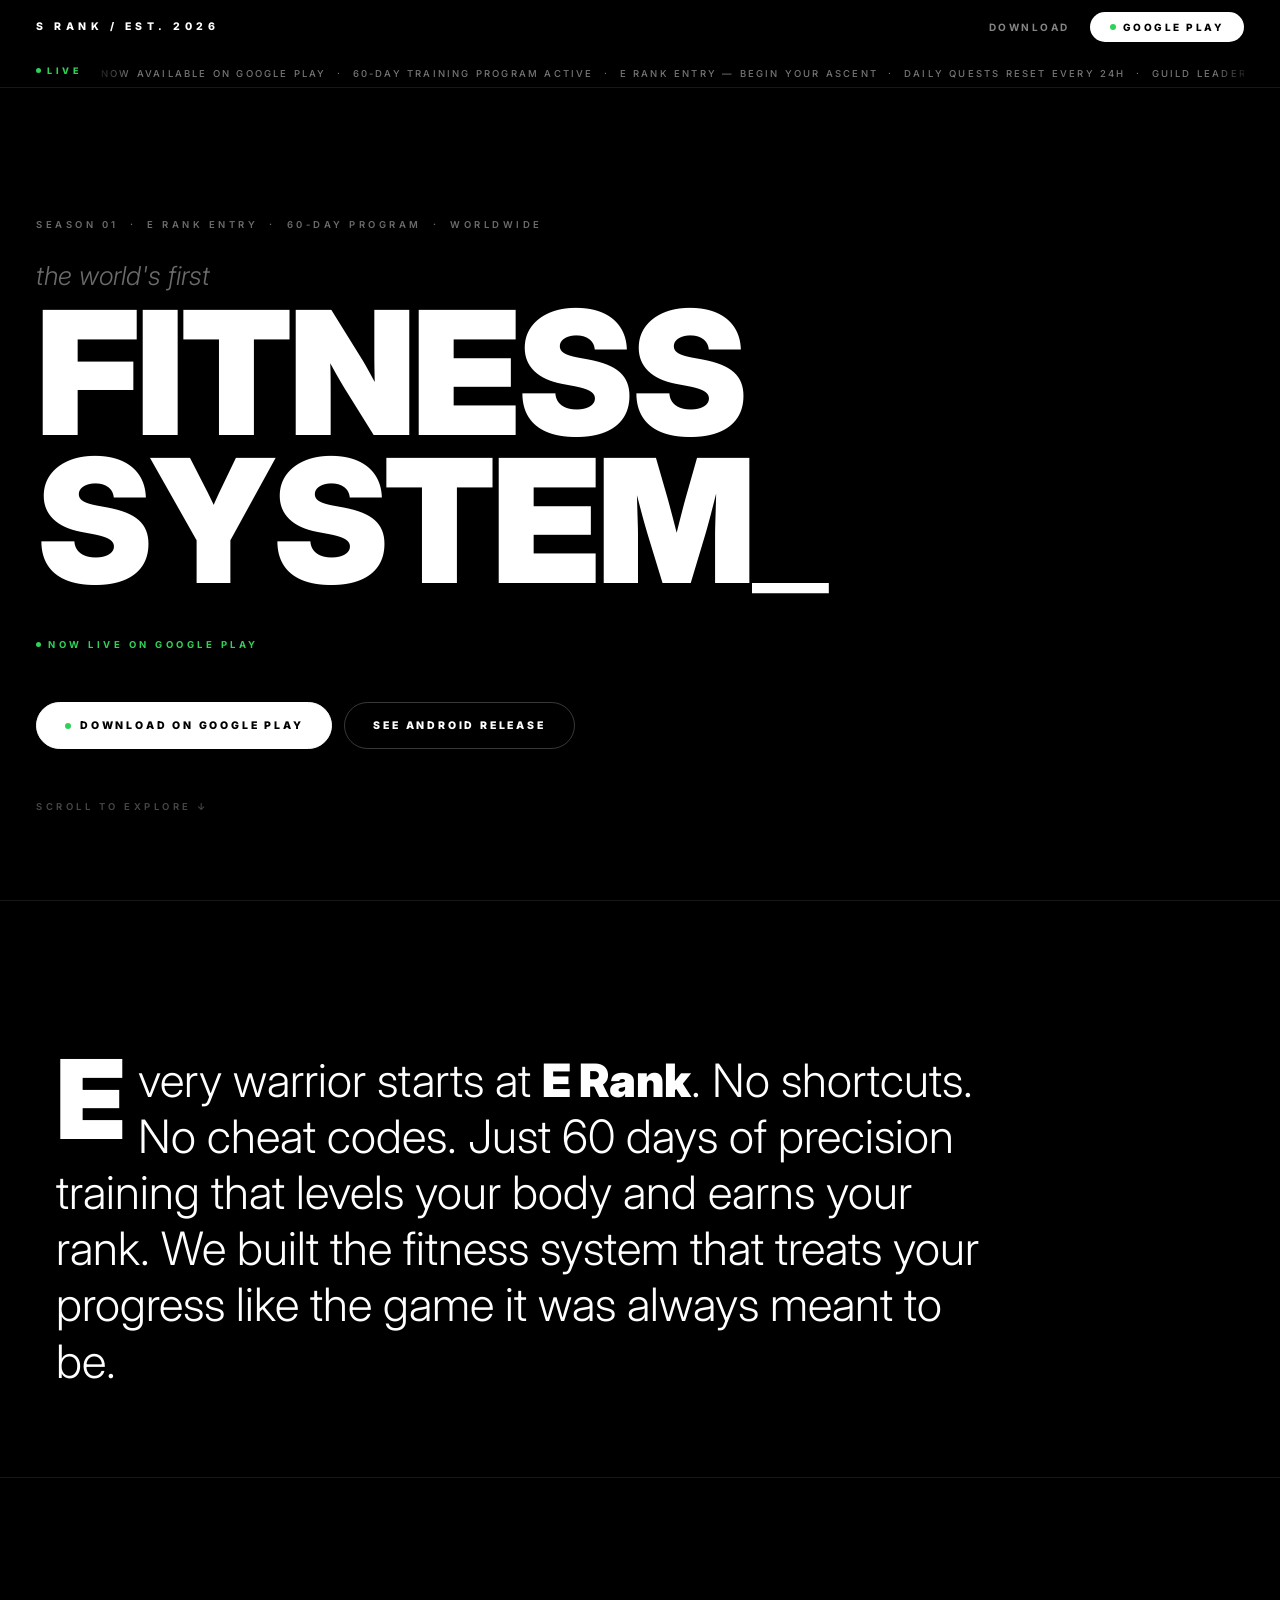
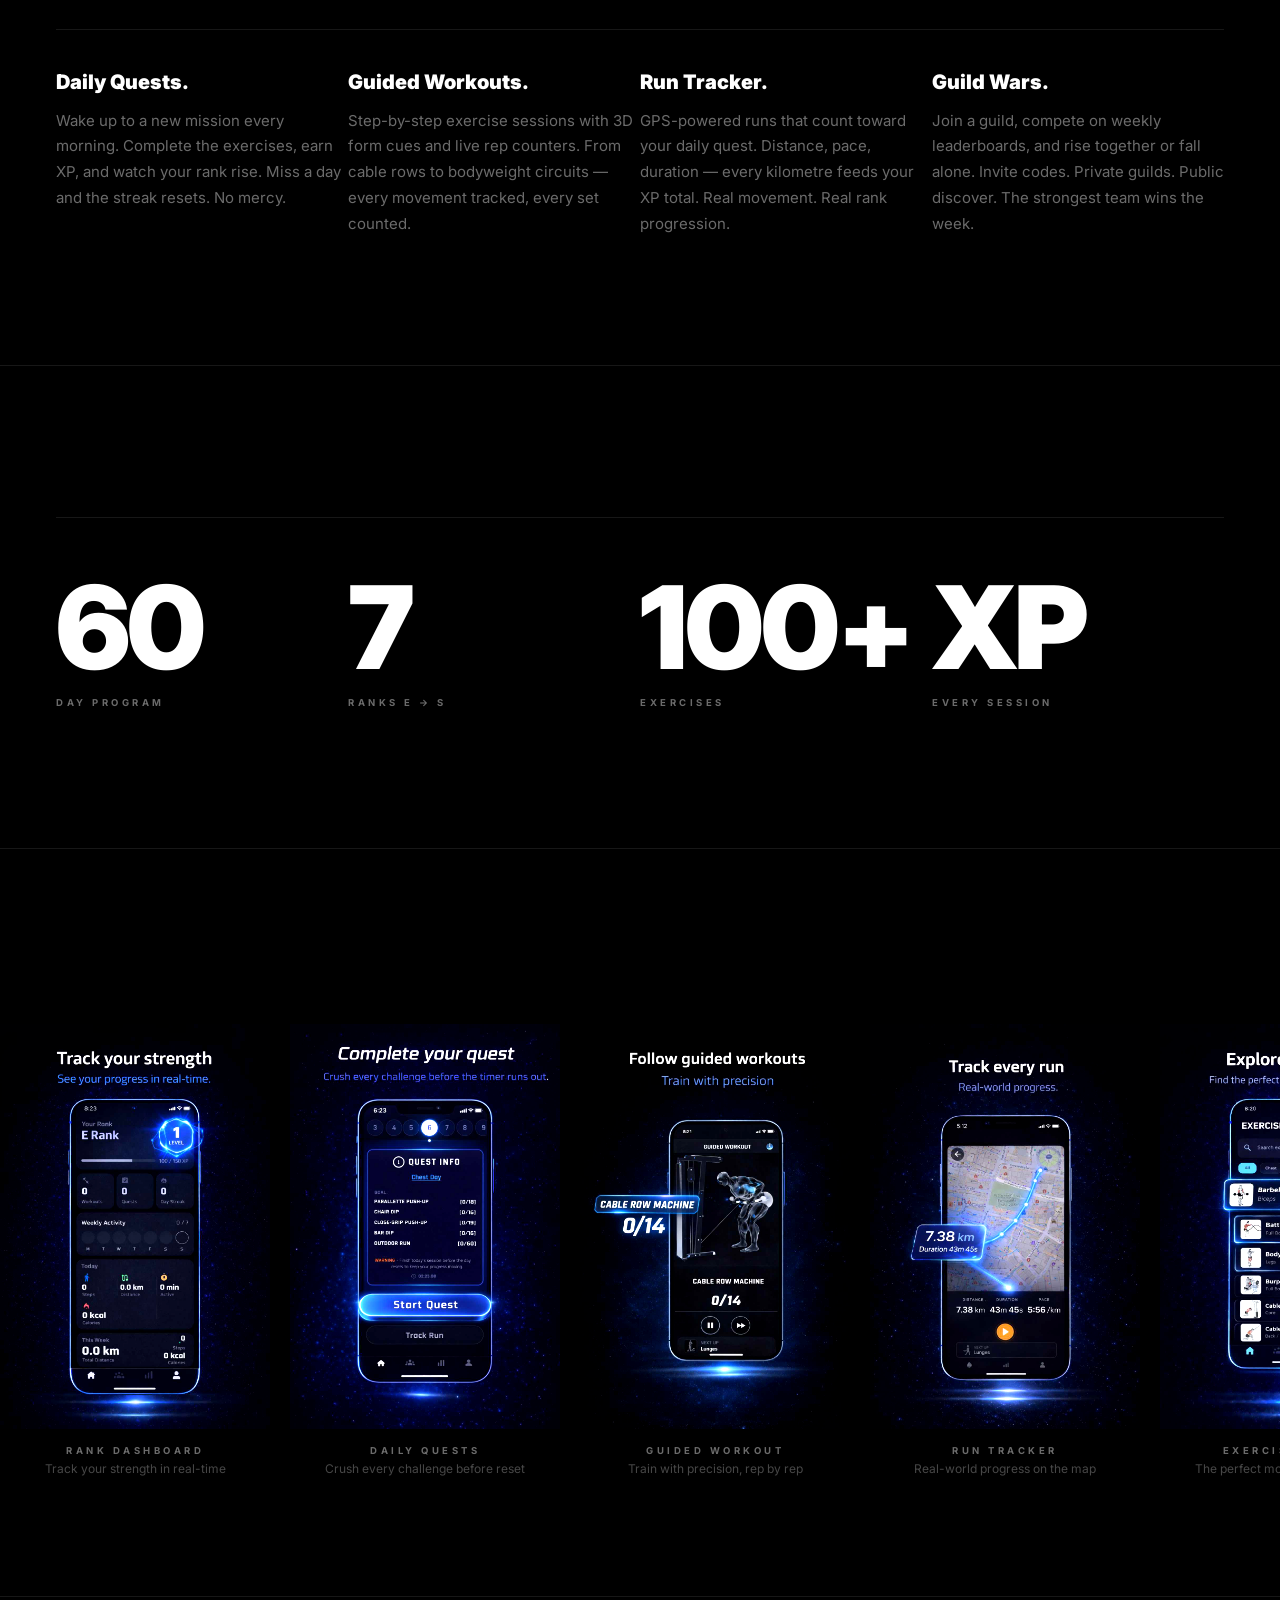
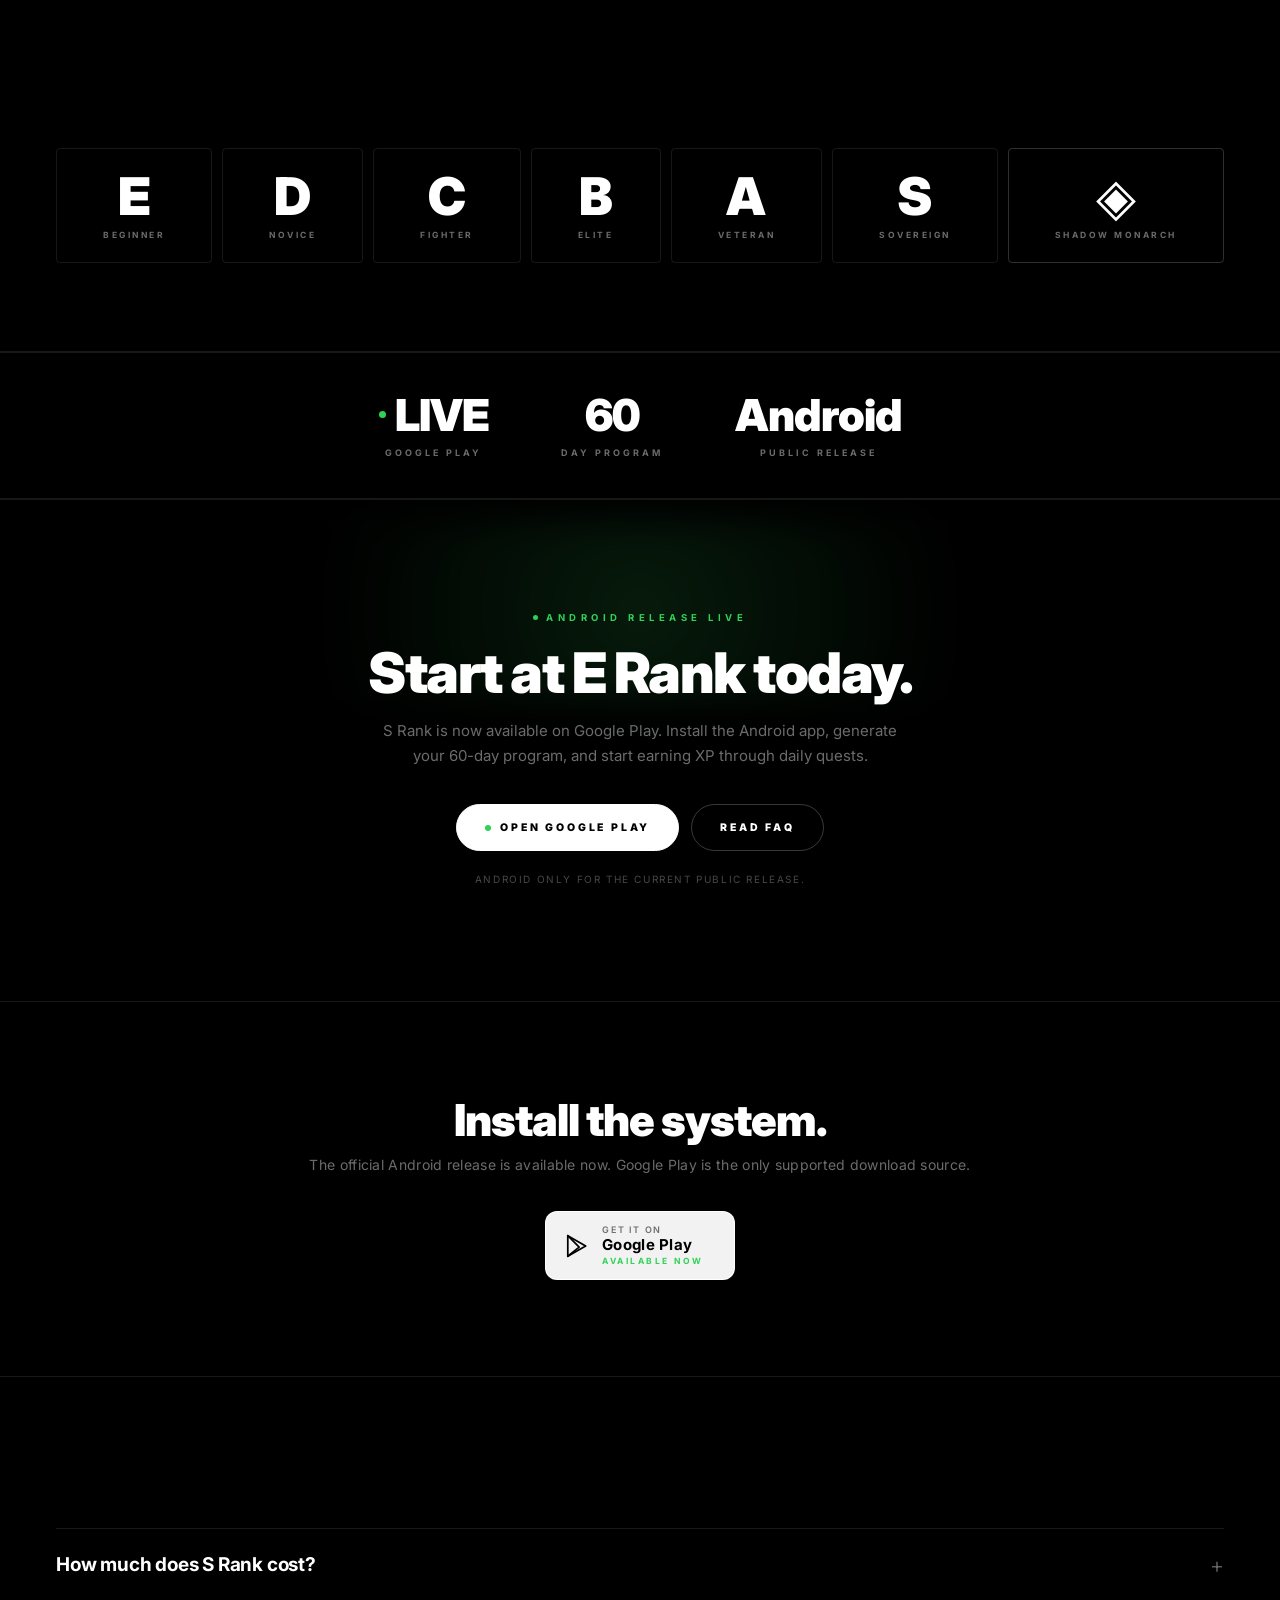
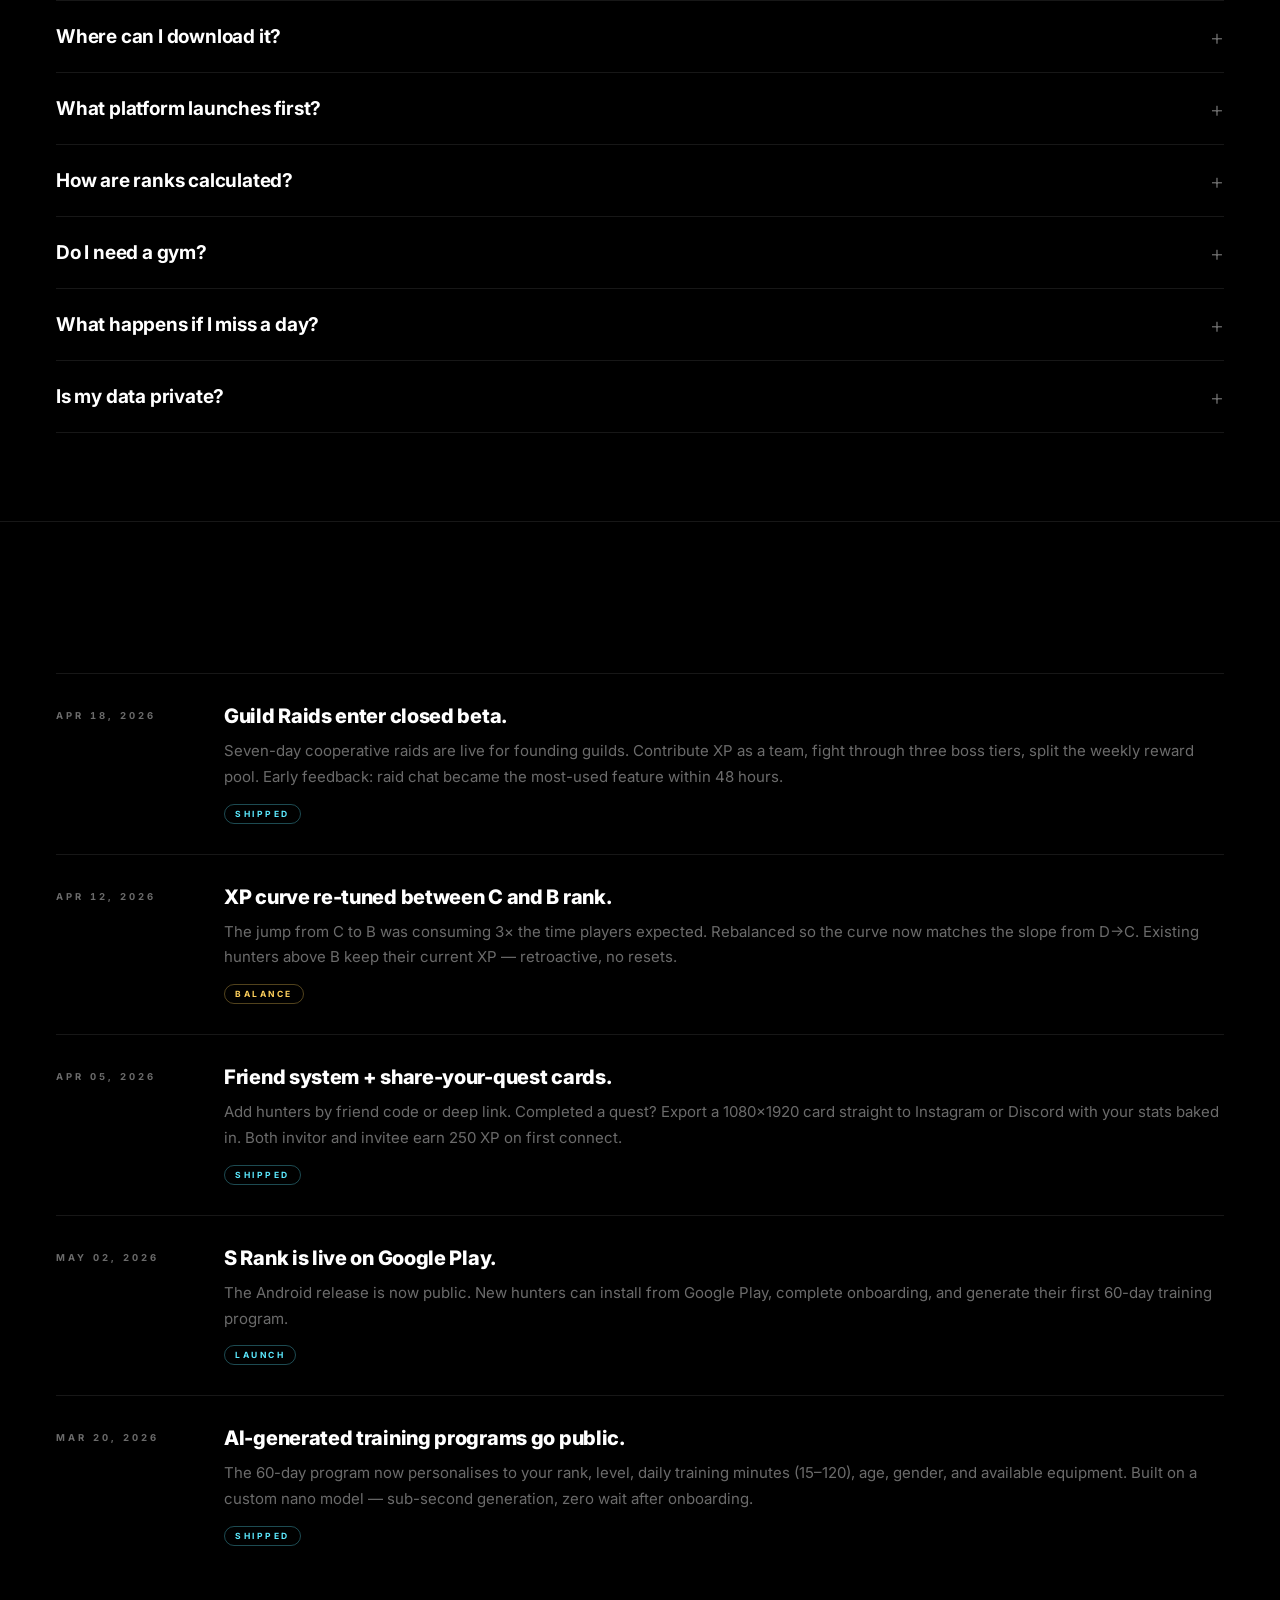
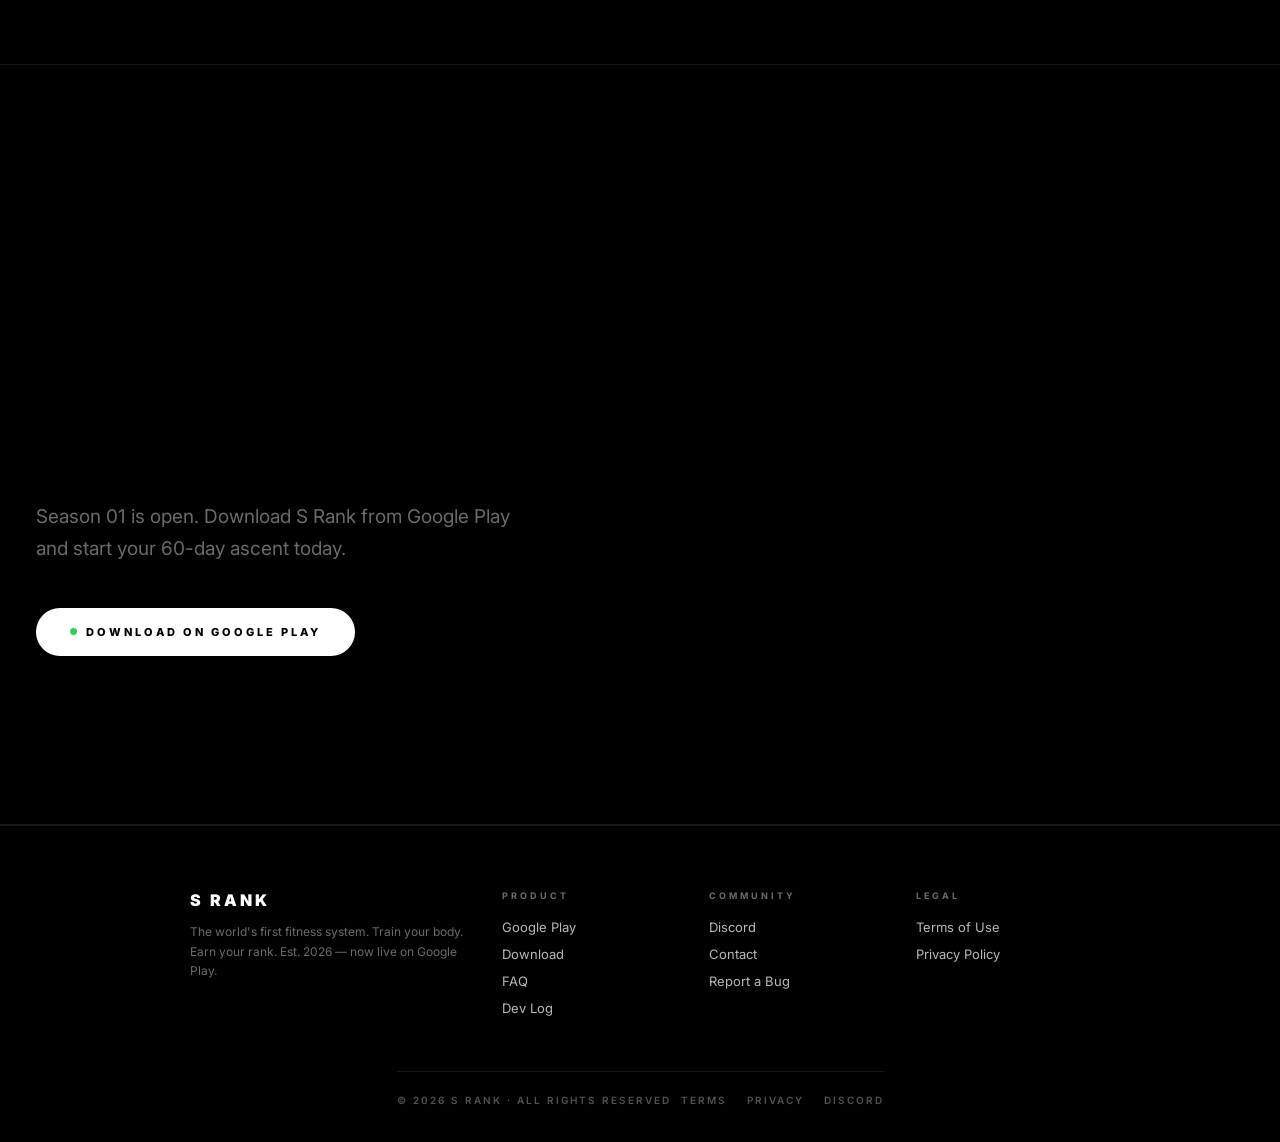
==== commit 06de5e53: "Add files via upload" ====
--- a/index.html
+++ b/index.html
@@ -4,7 +4,7 @@
 <meta charset="UTF-8"/>
 <meta name="viewport" content="width=device-width,initial-scale=1"/>
 <title>S Rank — The World's First Fitness System | Level Up IRL</title>
-<meta name="description" content="S Rank is the Solo Leveling-inspired fitness RPG. 60-day training program, daily quests, guilds, and 7 ranks from E to S. Train your body. Earn your rank."/>
+<meta name="description" content="S Rank is the Solo Leveling-inspired fitness RPG, now available on Google Play. 60-day training program, daily quests, guilds, and 7 ranks from E to S."/>
 <meta name="keywords" content="solo leveling fitness, gamified workout app, fitness rpg, daily quest tracker, guild workout, 60-day program, rank up fitness, level up body"/>
 <meta name="author" content="S Rank"/>
 <meta name="theme-color" content="#000000"/>
@@ -16,7 +16,7 @@
 <meta property="og:url" content="https://srank.netlify.app/"/>
 <meta property="og:site_name" content="S Rank"/>
 <meta property="og:title" content="S Rank — The World's First Fitness System"/>
-<meta property="og:description" content="Every warrior starts at E Rank. 60 days of precision training that levels your body and earns your rank. Train like it's the game it was always meant to be."/>
+<meta property="og:description" content="Now available on Google Play. Every warrior starts at E Rank: 60 days of precision training that levels your body and earns your rank."/>
 <meta property="og:image" content="https://srank.netlify.app/img/og-banner.jpg"/>
 <meta property="og:image:width" content="1200"/>
 <meta property="og:image:height" content="630"/>
@@ -24,7 +24,7 @@
 <!-- Twitter -->
 <meta name="twitter:card" content="summary_large_image"/>
 <meta name="twitter:title" content="S Rank — The World's First Fitness System"/>
-<meta name="twitter:description" content="Solo Leveling-inspired fitness RPG. 60-day program. Daily quests. Guild wars. Rise from E Rank."/>
+<meta name="twitter:description" content="Now available on Google Play. Solo Leveling-inspired fitness RPG with a 60-day program, daily quests, and guild wars."/>
 <meta name="twitter:image" content="https://srank.netlify.app/img/og-banner.jpg"/>
 
 <!-- Icons -->
@@ -40,6 +40,8 @@
   "applicationCategory":"HealthApplication",
   "operatingSystem":"Android",
   "description":"Solo Leveling-inspired fitness RPG with a 60-day training program, daily quests, guild wars, and 7 ranks from E to S.",
+  "url":"https://play.google.com/store/apps/details?id=com.shadowrank.shadowrank_rn&pcampaignid=web_share",
+  "downloadUrl":"https://play.google.com/store/apps/details?id=com.shadowrank.shadowrank_rn&pcampaignid=web_share",
   "offers":{"@type":"Offer","price":"9.99","priceCurrency":"USD"}
 }
 </script>
@@ -166,6 +168,16 @@
   letter-spacing:3.5px;color:rgba(255,255,255,.28);text-transform:uppercase;
   animation:fu .85s var(--ease-out) both .7s, bob 3.5s ease-in-out 1.4s infinite;
 }
+.hero-actions{display:flex;gap:12px;flex-wrap:wrap;margin-top:34px;animation:fu .85s var(--ease-out) both .62s}
+.hero-btn{
+  display:inline-flex;align-items:center;gap:9px;
+  background:var(--w);color:#000;border:1px solid var(--w);
+  font-size:10.5px;font-weight:850;letter-spacing:2.8px;text-transform:uppercase;
+  padding:16px 28px;border-radius:100px;transition:transform .2s,filter .2s;
+}
+.hero-btn:hover{transform:translateY(-2px);filter:brightness(.9)}
+.hero-btn.secondary{background:transparent;color:var(--w);border-color:rgba(255,255,255,.22)}
+.hero-btn.secondary:hover{border-color:rgba(255,255,255,.45);filter:none}
 @keyframes fu{from{opacity:0;transform:translateY(20px)}to{opacity:1;transform:translateY(0)}}
 @keyframes slideUp{from{transform:translateY(105%)}to{transform:translateY(0)}}
 @keyframes bob{0%,100%{transform:translateY(0)}50%{transform:translateY(7px)}}
@@ -302,58 +314,32 @@
   letter-spacing:2.5px;color:var(--muted);text-transform:uppercase;
 }
 
-/* ══════════════════════ WAITLIST */
-.wl-sec{padding:96px 36px 112px;border-top:1px solid var(--border)}
-.wl-wrap{max-width:720px;margin:0 auto;text-align:center}
-.wl-kicker{
+/* ══════════════════════ LAUNCH CTA */
+.launch-sec{padding:104px 36px 116px;border-top:1px solid var(--border);position:relative;overflow:hidden}
+.launch-sec::before{
+  content:'';position:absolute;inset:20px 12vw auto;height:180px;
+  background:radial-gradient(circle,rgba(48,209,88,.13),transparent 64%);
+  pointer-events:none;filter:blur(18px);
+}
+.launch-wrap{max-width:780px;margin:0 auto;text-align:center;position:relative}
+.launch-kicker{
   font-size:9.5px;font-weight:700;letter-spacing:4.5px;color:var(--green);
   text-transform:uppercase;margin-bottom:22px;
   display:inline-flex;align-items:center;gap:8px;
 }
-.wl-kicker .dot{width:5px;height:5px}
-.wl-head{
+.launch-kicker .dot{width:5px;height:5px}
+.launch-head{
   font-size:clamp(32px,5.5vw,56px);font-weight:900;line-height:1;
   letter-spacing:-1.5px;margin-bottom:18px;
 }
-.wl-sub{
+.launch-sub{
   font-size:clamp(13px,1.5vw,15px);font-weight:400;color:var(--muted);
   line-height:1.65;max-width:520px;margin:0 auto 36px;
 }
-.wl-form{
-  display:flex;gap:8px;max-width:480px;margin:0 auto;
-  flex-wrap:wrap;justify-content:center;
-}
-.wl-input{
-  flex:1 1 260px;min-width:0;
-  background:rgba(255,255,255,.04);
-  border:1px solid var(--border);
-  color:var(--w);font-family:inherit;font-size:13px;font-weight:500;
-  letter-spacing:.2px;
-  padding:15px 18px;border-radius:100px;
-  outline:none;transition:border-color .2s,background .2s;
-}
-.wl-input::placeholder{color:rgba(255,255,255,.32);letter-spacing:1.8px;font-size:10.5px;font-weight:700;text-transform:uppercase}
-.wl-input:focus{border-color:rgba(255,255,255,.42);background:rgba(255,255,255,.06)}
-.wl-submit{
-  background:var(--w);color:#000;
-  font-family:inherit;font-size:10.5px;font-weight:800;
-  letter-spacing:2.8px;text-transform:uppercase;
-  padding:15px 26px;border:none;border-radius:100px;
-  cursor:pointer;transition:opacity .2s,transform .2s;
-  white-space:nowrap;
-}
-.wl-submit:hover:not(:disabled){opacity:.82}
-.wl-submit:active:not(:disabled){transform:scale(.97)}
-.wl-submit:disabled{opacity:.5;cursor:not-allowed}
-.wl-msg{
-  margin-top:18px;font-size:11px;font-weight:600;letter-spacing:2.5px;
-  text-transform:uppercase;min-height:15px;transition:color .25s;
-}
-.wl-msg.ok{color:var(--green)}
-.wl-msg.err{color:#FF4A55}
-.wl-legal{
-  margin-top:22px;font-size:10px;color:rgba(255,255,255,.22);
-  letter-spacing:1.2px;
+.launch-actions{display:flex;justify-content:center;gap:12px;flex-wrap:wrap}
+.launch-note{
+  margin-top:22px;font-size:10px;color:rgba(255,255,255,.28);
+  letter-spacing:1.6px;text-transform:uppercase;
 }
 
 /* ══════════════════════ DOWNLOAD */
@@ -374,17 +360,21 @@
   transition:background .2s,border-color .2s,transform .2s;
   min-width:190px;
 }
+.dl-badge.primary{background:rgba(255,255,255,.95);color:#000;border-color:rgba(255,255,255,.95)}
 .dl-badge:hover{background:rgba(255,255,255,.08);border-color:rgba(255,255,255,.22);transform:translateY(-2px)}
+.dl-badge.primary:hover{background:#fff;border-color:#fff}
 .dl-badge svg{width:26px;height:26px;flex-shrink:0}
 .dl-badge-text{text-align:left;line-height:1.1}
 .dl-badge-line1{
   font-size:9px;font-weight:600;letter-spacing:1.8px;
   color:rgba(255,255,255,.52);text-transform:uppercase;
 }
+.dl-badge.primary .dl-badge-line1{color:rgba(0,0,0,.54)}
 .dl-badge-line2{
   font-size:15px;font-weight:700;color:var(--w);margin-top:2px;letter-spacing:.3px;
 }
-.dl-soon{
+.dl-badge.primary .dl-badge-line2{color:#000}
+.dl-live{
   font-size:8.5px;font-weight:700;letter-spacing:2.5px;
   color:var(--green);text-transform:uppercase;margin-top:3px;
 }
@@ -591,9 +581,9 @@
 <nav id="nav">
   <div class="nav-brand">S Rank / Est. 2026</div>
   <div class="nav-actions">
-    <a href="#waitlist" class="nav-link">Waitlist</a>
-    <a href="https://discord.gg/nFfpwTx9" class="nav-cta" target="_blank" rel="noopener">
-      <span class="dot"></span>Join Discord
+    <a href="#download" class="nav-link">Download</a>
+    <a href="https://play.google.com/store/apps/details?id=com.shadowrank.shadowrank_rn&pcampaignid=web_share" class="nav-cta" target="_blank" rel="noopener">
+      <span class="dot"></span>Google Play
     </a>
   </div>
 </nav>
@@ -603,8 +593,8 @@
   <div class="bar-label"><span class="dot"></span>Live</div>
   <div class="ticker-wrap">
     <div class="ticker">
-      <span>Season 01 Now Open &nbsp;·&nbsp; 60-Day Training Program Active &nbsp;·&nbsp; E Rank Entry — Begin Your Ascent &nbsp;·&nbsp; Daily Quests Reset Every 24h &nbsp;·&nbsp; Guild Leaderboard Live &nbsp;·&nbsp; Join Discord — Claim Early Access &nbsp;·&nbsp;</span>
-      <span>Season 01 Now Open &nbsp;·&nbsp; 60-Day Training Program Active &nbsp;·&nbsp; E Rank Entry — Begin Your Ascent &nbsp;·&nbsp; Daily Quests Reset Every 24h &nbsp;·&nbsp; Guild Leaderboard Live &nbsp;·&nbsp; Join Discord — Claim Early Access &nbsp;·&nbsp;</span>
+      <span>Now available on Google Play &nbsp;·&nbsp; 60-Day Training Program Active &nbsp;·&nbsp; E Rank Entry — Begin Your Ascent &nbsp;·&nbsp; Daily Quests Reset Every 24h &nbsp;·&nbsp; Guild Leaderboard Live &nbsp;·&nbsp; Android Release Live &nbsp;·&nbsp;</span>
+      <span>Now available on Google Play &nbsp;·&nbsp; 60-Day Training Program Active &nbsp;·&nbsp; E Rank Entry — Begin Your Ascent &nbsp;·&nbsp; Daily Quests Reset Every 24h &nbsp;·&nbsp; Guild Leaderboard Live &nbsp;·&nbsp; Android Release Live &nbsp;·&nbsp;</span>
     </div>
   </div>
 </div>
@@ -618,15 +608,12 @@
     <span class="hline"><span class="hline-inner">SYSTEM<span class="cursor">_</span></span></span>
   </h1>
 
-  <div class="hc-meta" style="margin-top:44px"><span class="dot"></span>Launch · May 2, 2026</div>
-  <div class="hero-countdown" id="heroCountdown" aria-live="polite">
-    <div class="hc-cell"><div class="hc-num" id="cdDays">00</div><div class="hc-lbl">Days</div></div>
-    <div class="hc-sep">:</div>
-    <div class="hc-cell"><div class="hc-num" id="cdHours">00</div><div class="hc-lbl">Hours</div></div>
-    <div class="hc-sep">:</div>
-    <div class="hc-cell"><div class="hc-num" id="cdMins">00</div><div class="hc-lbl">Minutes</div></div>
-    <div class="hc-sep">:</div>
-    <div class="hc-cell"><div class="hc-num" id="cdSecs">00</div><div class="hc-lbl">Seconds</div></div>
+  <div class="hc-meta" style="margin-top:44px"><span class="dot"></span>Now live on Google Play</div>
+  <div class="hero-actions" aria-label="Download S Rank">
+    <a class="hero-btn" href="https://play.google.com/store/apps/details?id=com.shadowrank.shadowrank_rn&pcampaignid=web_share" target="_blank" rel="noopener">
+      <span class="dot"></span>Download on Google Play
+    </a>
+    <a class="hero-btn secondary" href="#download">See Android Release</a>
   </div>
 
   <div class="hero-scroll">Scroll to explore ↓</div>
@@ -754,56 +741,49 @@
 <!-- ════════════════════════════════════ SOCIAL PROOF -->
 <div class="proof-strip">
   <div class="proof-item">
-    <div class="proof-num"><span class="dot"></span><span id="proofWait">347</span></div>
-    <div class="proof-lbl">Hunters Enlisted</div>
+    <div class="proof-num"><span class="dot"></span>LIVE</div>
+    <div class="proof-lbl">Google Play</div>
   </div>
   <div class="proof-item">
-    <div class="proof-num" id="proofDays">—</div>
-    <div class="proof-lbl">Days to Launch</div>
+    <div class="proof-num">60</div>
+    <div class="proof-lbl">Day Program</div>
   </div>
   <div class="proof-item">
-    <div class="proof-num"><span class="dot"></span>LIVE</div>
-    <div class="proof-lbl">Discord · Join the Circle</div>
+    <div class="proof-num">Android</div>
+    <div class="proof-lbl">Public Release</div>
   </div>
 </div>
 
-<!-- ════════════════════════════════════ WAITLIST -->
-<section class="wl-sec" id="waitlist">
-  <div class="wl-wrap">
-    <div class="wl-kicker"><span class="dot"></span>Launch Waitlist</div>
-    <h2 class="wl-head">Be first at E Rank.</h2>
-    <p class="wl-sub">
-      Join the launch waitlist. We'll notify you the moment S Rank opens on
-      your platform — no spam, no noise, just the signal to begin.
+<!-- ════════════════════════════════════ LAUNCH CTA -->
+<section class="launch-sec" id="release">
+  <div class="launch-wrap">
+    <div class="launch-kicker"><span class="dot"></span>Android release live</div>
+    <h2 class="launch-head">Start at E Rank today.</h2>
+    <p class="launch-sub">
+      S Rank is now available on Google Play. Install the Android app, generate
+      your 60-day program, and start earning XP through daily quests.
     </p>
-    <form class="wl-form" id="wlForm" novalidate>
-      <input
-        class="wl-input"
-        id="wlEmail"
-        type="email"
-        inputmode="email"
-        autocomplete="email"
-        placeholder="your@email"
-        required
-      />
-      <button class="wl-submit" type="submit" id="wlSubmit">Enlist</button>
-    </form>
-    <div class="wl-msg" id="wlMsg" role="status" aria-live="polite"></div>
-    <div class="wl-legal">We email once — at launch. Unsubscribe anytime.</div>
+    <div class="launch-actions">
+      <a class="hero-btn" href="https://play.google.com/store/apps/details?id=com.shadowrank.shadowrank_rn&pcampaignid=web_share" target="_blank" rel="noopener">
+        <span class="dot"></span>Open Google Play
+      </a>
+      <a class="hero-btn secondary" href="#faq">Read FAQ</a>
+    </div>
+    <div class="launch-note">Android only for the current public release.</div>
   </div>
 </section>
 
 <!-- ════════════════════════════════════ DOWNLOAD -->
 <section class="dl-sec" id="download">
   <h2 class="dl-head">Install the system.</h2>
-  <p class="dl-sub">Android launch first. Join the waitlist above to get the Google Play link the moment it goes live.</p>
+  <p class="dl-sub">The official Android release is available now. Google Play is the only supported download source.</p>
   <div class="dl-badges">
-    <a class="dl-badge" href="#waitlist" aria-label="Google Play — coming soon">
+    <a class="dl-badge primary" href="https://play.google.com/store/apps/details?id=com.shadowrank.shadowrank_rn&pcampaignid=web_share" target="_blank" rel="noopener" aria-label="Download S Rank on Google Play">
       <svg viewBox="0 0 24 24" aria-hidden="true" fill="none" stroke="currentColor" stroke-width="1.6" stroke-linecap="round" stroke-linejoin="round"><path d="M3.5 2.5 20 12 3.5 21.5z"/><path d="M3.5 2.5 14 13l-10.5 8.5"/></svg>
       <div class="dl-badge-text">
         <div class="dl-badge-line1">Get it on</div>
         <div class="dl-badge-line2">Google Play</div>
-        <div class="dl-soon">Coming Soon</div>
+        <div class="dl-live">Available now</div>
       </div>
     </a>
   </div>
@@ -819,13 +799,13 @@
       <button class="faq-q" type="button" aria-expanded="false">
         <span>How much does S Rank cost?</span><span class="faq-toggle">+</span>
       </button>
-      <div class="faq-a"><p>S Rank is a subscription. <strong>Monthly $9.99</strong> · <strong>Yearly $35</strong> (save 70%) · <strong>Lifetime</strong> one-time unlock. Every plan gets the full system — 60-day training program, daily quests, run tracker, guild wars, leaderboards, and every future season. The Discord and the waitlist are free to join.</p></div>
+      <div class="faq-a"><p>S Rank is a subscription. <strong>Monthly $9.99</strong> · <strong>Yearly $35</strong> (save 70%) · <strong>Lifetime</strong> one-time unlock. Every plan gets the full system — 60-day training program, daily quests, run tracker, guild wars, leaderboards, and every future season. The Discord community is free to join.</p></div>
     </div>
     <div class="faq">
       <button class="faq-q" type="button" aria-expanded="false">
-        <span>When does it launch?</span><span class="faq-toggle">+</span>
+        <span>Where can I download it?</span><span class="faq-toggle">+</span>
       </button>
-      <div class="faq-a"><p>Season 01 opens <strong>May 2, 2026</strong>. Join the waitlist above to get the download link the moment it goes live. Early hunters receive the E-Rank founder badge permanently attached to their profile.</p></div>
+      <div class="faq-a"><p>S Rank is available now on <a href="https://play.google.com/store/apps/details?id=com.shadowrank.shadowrank_rn&pcampaignid=web_share" target="_blank" rel="noopener" style="color:var(--w);text-decoration:underline">Google Play</a>. For safety and update support, use Google Play as the only download source.</p></div>
     </div>
     <div class="faq">
       <button class="faq-q" type="button" aria-expanded="false">
@@ -891,11 +871,11 @@
       </div>
     </div>
     <div class="log-item">
-      <div class="log-date">Mar 28, 2026</div>
+      <div class="log-date">May 02, 2026</div>
       <div>
-        <div class="log-title">120 new hunters joined the waitlist this week.</div>
-        <p class="log-text">Most discovered us through the Discord. If you know a hunter who'd click with this — the invite link is in the footer. Every enlisted warrior helps us tune the launch.</p>
-        <span class="log-tag">Growth</span>
+        <div class="log-title">S Rank is live on Google Play.</div>
+        <p class="log-text">The Android release is now public. New hunters can install from Google Play, complete onboarding, and generate their first 60-day training program.</p>
+        <span class="log-tag ship">Launch</span>
       </div>
     </div>
     <div class="log-item">
@@ -916,11 +896,11 @@
   <span class="close-line"><span class="close-inner">Not weak.</span></span>
   <span class="close-line"><span class="close-inner ghost">Not anymore.</span></span>
   <p class="cl-sub">
-    Season 01 is open. E Rank slots are filling.
-    Join the Discord to secure your early access and start your 60-day ascent.
+    Season 01 is open. Download S Rank from Google Play and start your
+    60-day ascent today.
   </p>
-  <a href="https://discord.gg/nFfpwTx9" class="cl-btn" target="_blank" rel="noopener">
-    <span class="dot"></span>Join Discord — Free
+  <a href="https://play.google.com/store/apps/details?id=com.shadowrank.shadowrank_rn&pcampaignid=web_share" class="cl-btn" target="_blank" rel="noopener">
+    <span class="dot"></span>Download on Google Play
   </a>
 </div>
 
@@ -931,11 +911,11 @@
   <div class="footer-big-wrap">
     <div class="fb-brand-col">
       <div class="fb-brand">S Rank</div>
-      <p class="fb-tag">The world's first fitness system. Train your body. Earn your rank. Est. 2026 — Season 01 opens May 2.</p>
+      <p class="fb-tag">The world's first fitness system. Train your body. Earn your rank. Est. 2026 — now live on Google Play.</p>
     </div>
     <div class="fb-col">
       <div class="fb-col-head">Product</div>
-      <a href="#waitlist">Waitlist</a>
+      <a href="https://play.google.com/store/apps/details?id=com.shadowrank.shadowrank_rn&pcampaignid=web_share" target="_blank" rel="noopener">Google Play</a>
       <a href="#download">Download</a>
       <a href="#faq">FAQ</a>
       <a href="#devlog">Dev Log</a>
@@ -961,79 +941,6 @@
     </div>
   </div>
 </footer>
-
-<!-- ── WAITLIST (Firestore REST) ── -->
-<script>
-(() => {
-  const PROJECT_ID = 'web-app-e2945';
-  const API_KEY    = 'AIzaSyBrn4iFRo0ylO2fJYMHO9cOQm_HUsS9dOM';
-  const ENDPOINT   = `https://firestore.googleapis.com/v1/projects/${PROJECT_ID}/databases/(default)/documents/waitlist?key=${API_KEY}`;
-  const EMAIL_RE   = /^[a-z0-9._%+-]+@[a-z0-9.-]+\.[a-z]{2,}$/i;
-
-  const form    = document.getElementById('wlForm');
-  const input   = document.getElementById('wlEmail');
-  const button  = document.getElementById('wlSubmit');
-  const message = document.getElementById('wlMsg');
-  if (!form) return;
-
-  function setMsg(text, kind) {
-    message.textContent = text;
-    message.classList.remove('ok', 'err');
-    if (kind) message.classList.add(kind);
-  }
-
-  function detectPlatform() {
-    const ua = (navigator.userAgent || '').toLowerCase();
-    if (/android/.test(ua)) return 'android';
-    if (/iphone|ipad|ipod/.test(ua)) return 'ios';
-    if (/mac os x/.test(ua)) return 'macos';
-    if (/windows/.test(ua)) return 'windows';
-    if (/linux/.test(ua)) return 'linux';
-    return 'web';
-  }
-
-  form.addEventListener('submit', async (event) => {
-    event.preventDefault();
-    const email = input.value.trim().toLowerCase();
-
-    if (!EMAIL_RE.test(email) || email.length < 5 || email.length > 254) {
-      setMsg('Enter a valid email.', 'err');
-      input.focus();
-      return;
-    }
-
-    button.disabled = true;
-    const original = button.textContent;
-    button.textContent = 'Enlisting...';
-    setMsg('', null);
-
-    const payload = {
-      fields: {
-        email:     { stringValue:    email },
-        createdAt: { timestampValue: new Date().toISOString() },
-        platform:  { stringValue:    detectPlatform() },
-        source:    { stringValue:    'website_launch_waitlist' }
-      }
-    };
-
-    try {
-      const response = await fetch(ENDPOINT, {
-        method:  'POST',
-        headers: { 'Content-Type': 'application/json' },
-        body:    JSON.stringify(payload)
-      });
-      if (!response.ok) throw new Error('HTTP ' + response.status);
-      setMsg('Enlisted. Watch your inbox on launch day.', 'ok');
-      form.reset();
-    } catch (err) {
-      setMsg('Could not enlist — try again in a moment.', 'err');
-    } finally {
-      button.textContent = original;
-      button.disabled = false;
-    }
-  });
-})();
-</script>
 
 <script>
 /* ── PROGRESS + NAV ── */
@@ -1134,52 +1041,6 @@
 observe('.cl-btn',      {threshold:.2},  el => {
   setTimeout(() => el.classList.add('in'), 350);
 });
-
-/* ── COUNTDOWN TO MAY 2, 2026 (00:00 UTC) ── */
-(() => {
-  const target = Date.UTC(2026, 4, 2, 0, 0, 0); // May 2, 2026 UTC
-  const elD = document.getElementById('cdDays');
-  const elH = document.getElementById('cdHours');
-  const elM = document.getElementById('cdMins');
-  const elS = document.getElementById('cdSecs');
-  const proofDays = document.getElementById('proofDays');
-  if (!elD) return;
-  const pad = n => String(Math.max(0, n)).padStart(2, '0');
-  function tick() {
-    const diff = target - Date.now();
-    if (diff <= 0) {
-      elD.textContent = '00'; elH.textContent = '00';
-      elM.textContent = '00'; elS.textContent = '00';
-      if (proofDays) proofDays.textContent = 'LIVE';
-      return;
-    }
-    const s = Math.floor(diff / 1000);
-    const days = Math.floor(s / 86400);
-    const hrs  = Math.floor((s % 86400) / 3600);
-    const mins = Math.floor((s % 3600) / 60);
-    const secs = s % 60;
-    elD.textContent = pad(days);
-    elH.textContent = pad(hrs);
-    elM.textContent = pad(mins);
-    elS.textContent = pad(secs);
-    if (proofDays) proofDays.textContent = days;
-  }
-  tick();
-  setInterval(tick, 1000);
-})();
-
-/* ── WAITLIST COUNTER (seeded growing) ── */
-(() => {
-  const el = document.getElementById('proofWait');
-  if (!el) return;
-  const launch = Date.UTC(2026, 4, 2, 0, 0, 0);
-  const base   = Date.UTC(2026, 3, 1, 0, 0, 0); // start of tracking
-  const seed   = 312;
-  const elapsedHrs = Math.max(0, (Date.now() - base) / 3600000);
-  // ~2 hunters/hr ambient growth, floored
-  const count = seed + Math.floor(elapsedHrs * 2.1);
-  el.textContent = count.toLocaleString();
-})();
 
 /* ── FAQ ACCORDION ── */
 document.querySelectorAll('.faq-q').forEach(btn => {
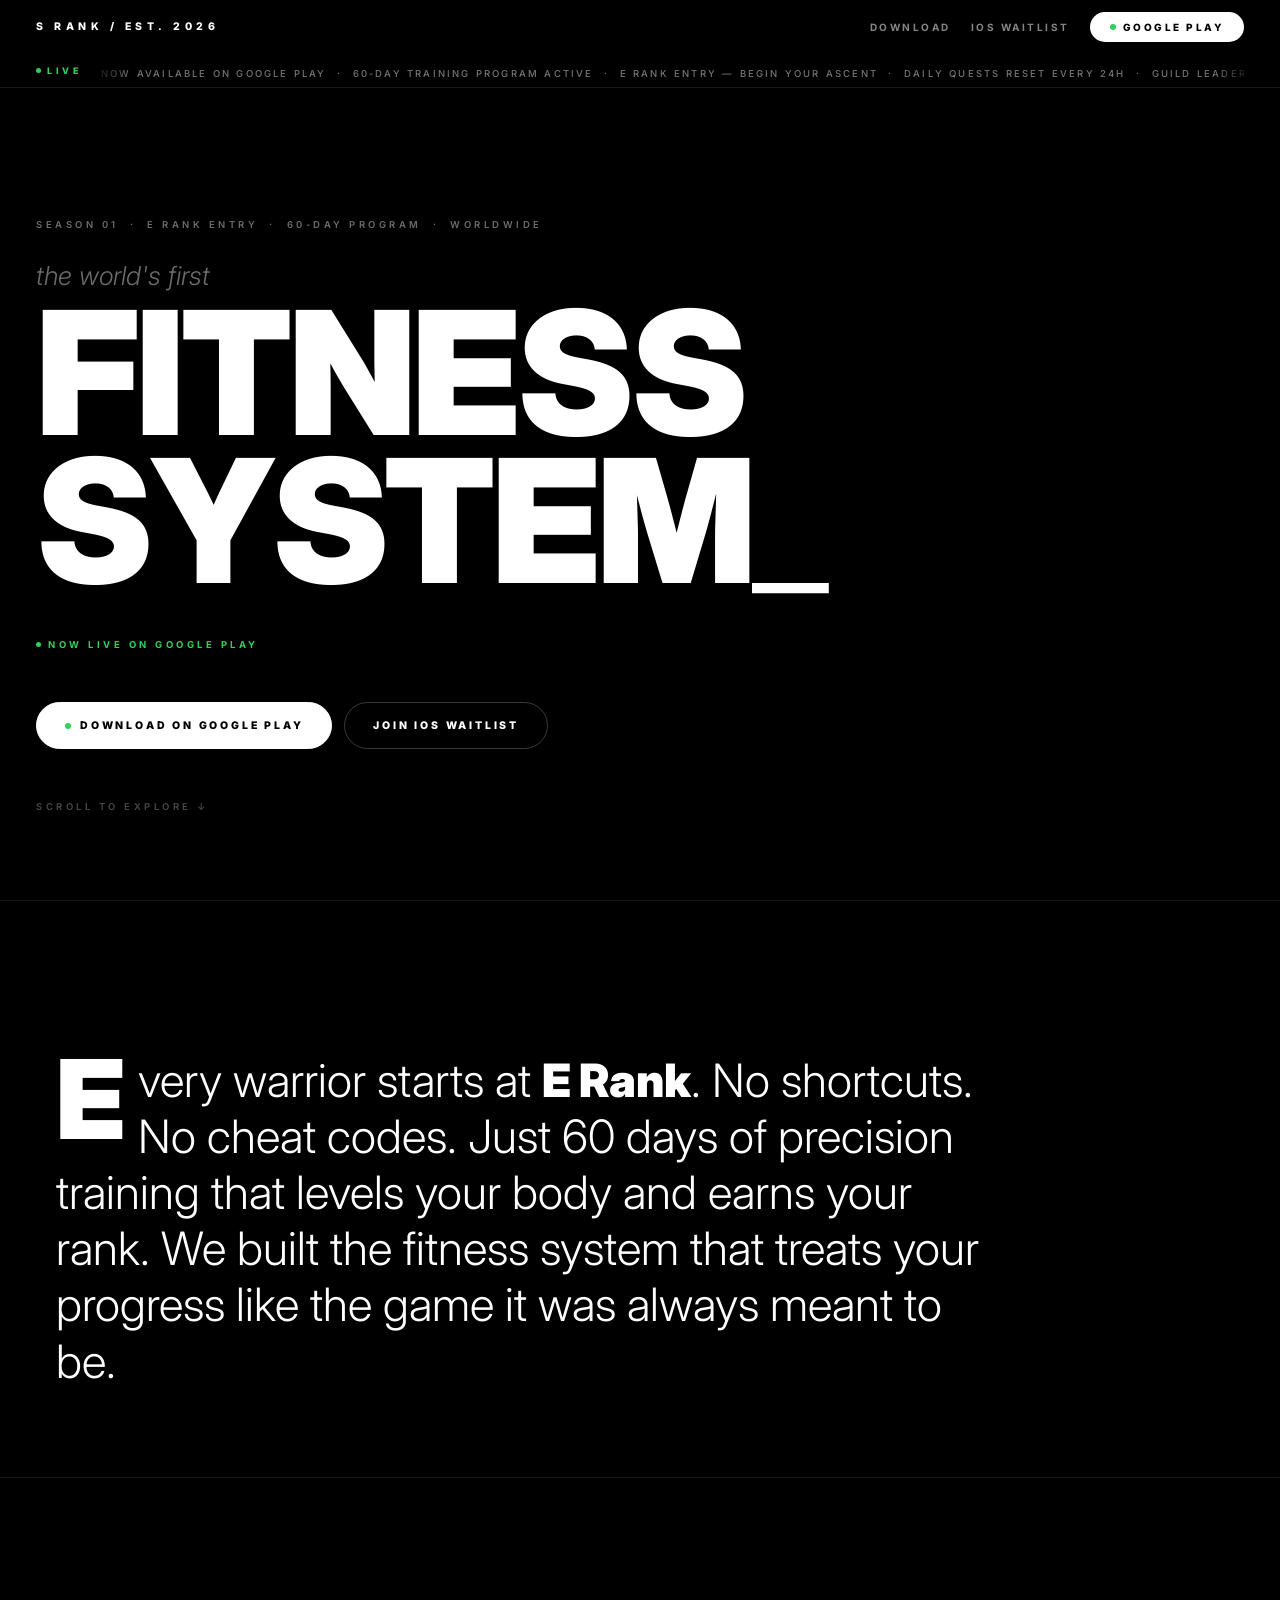
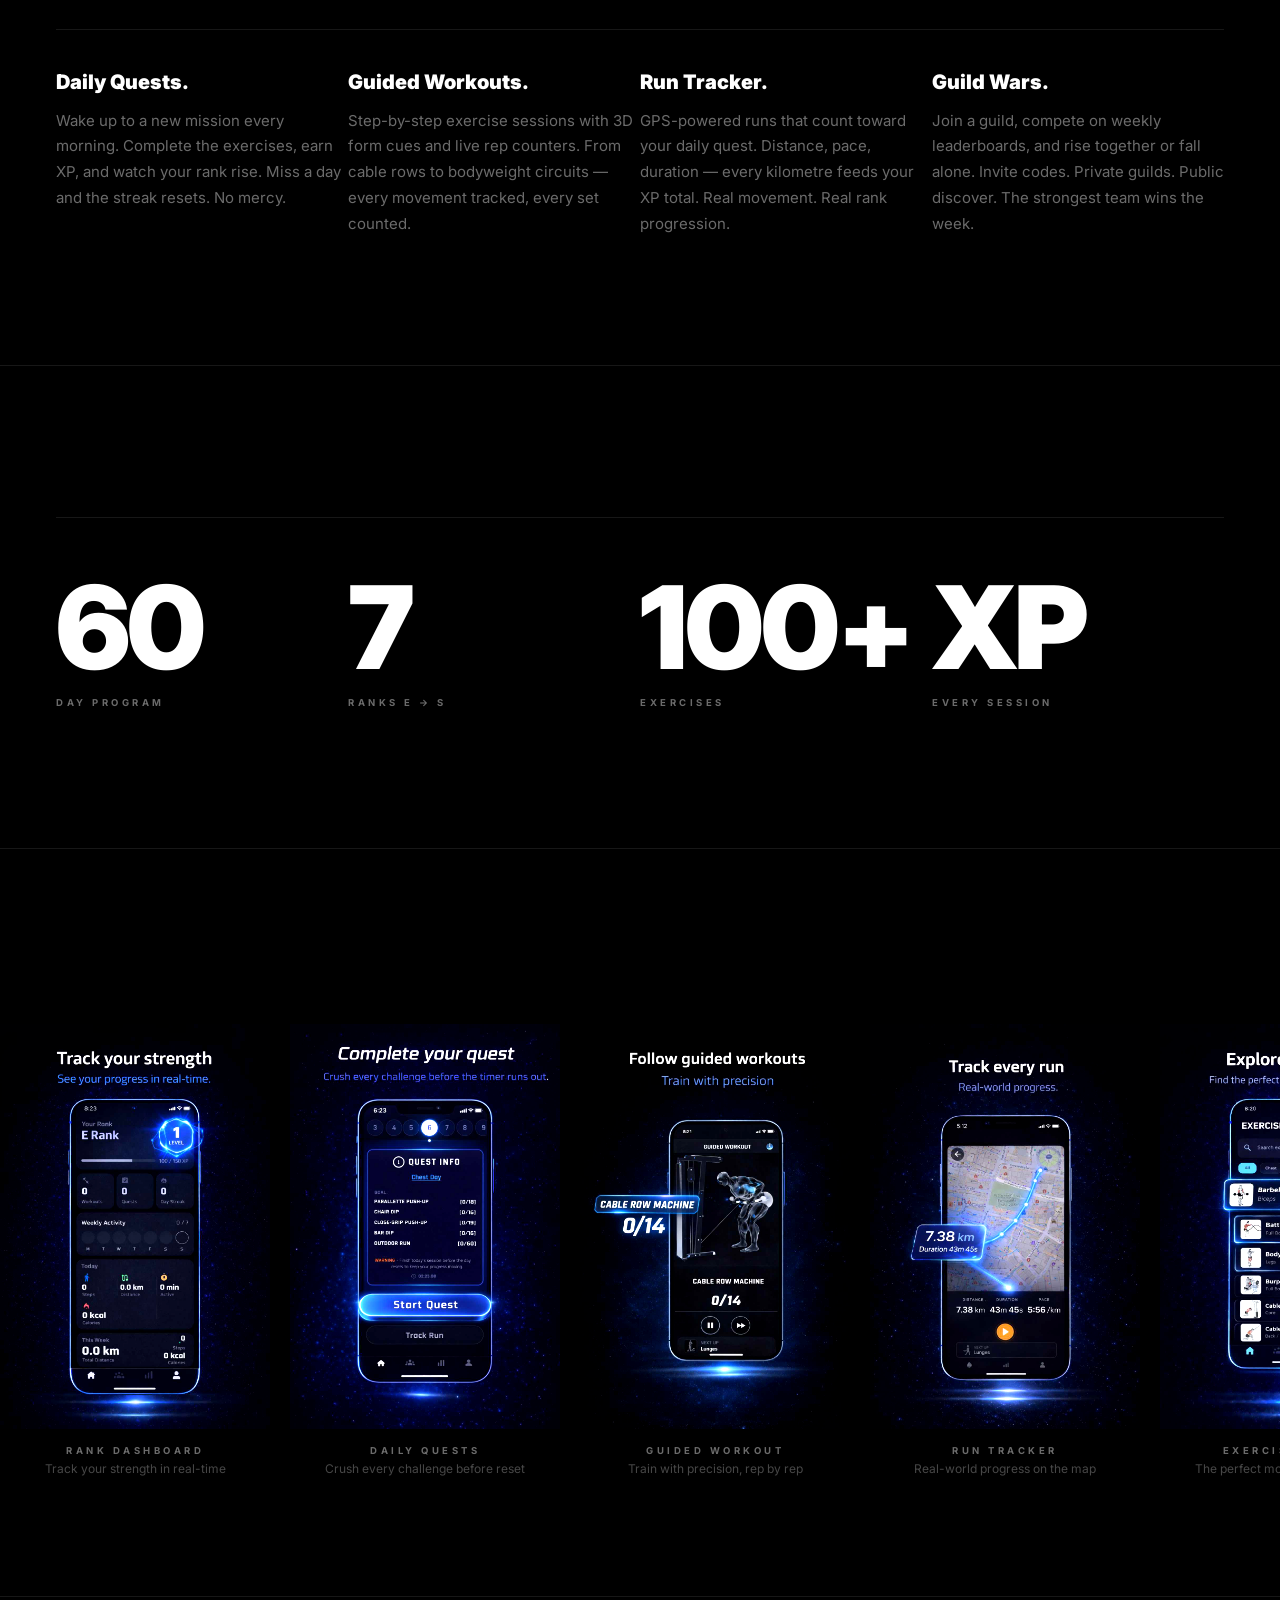
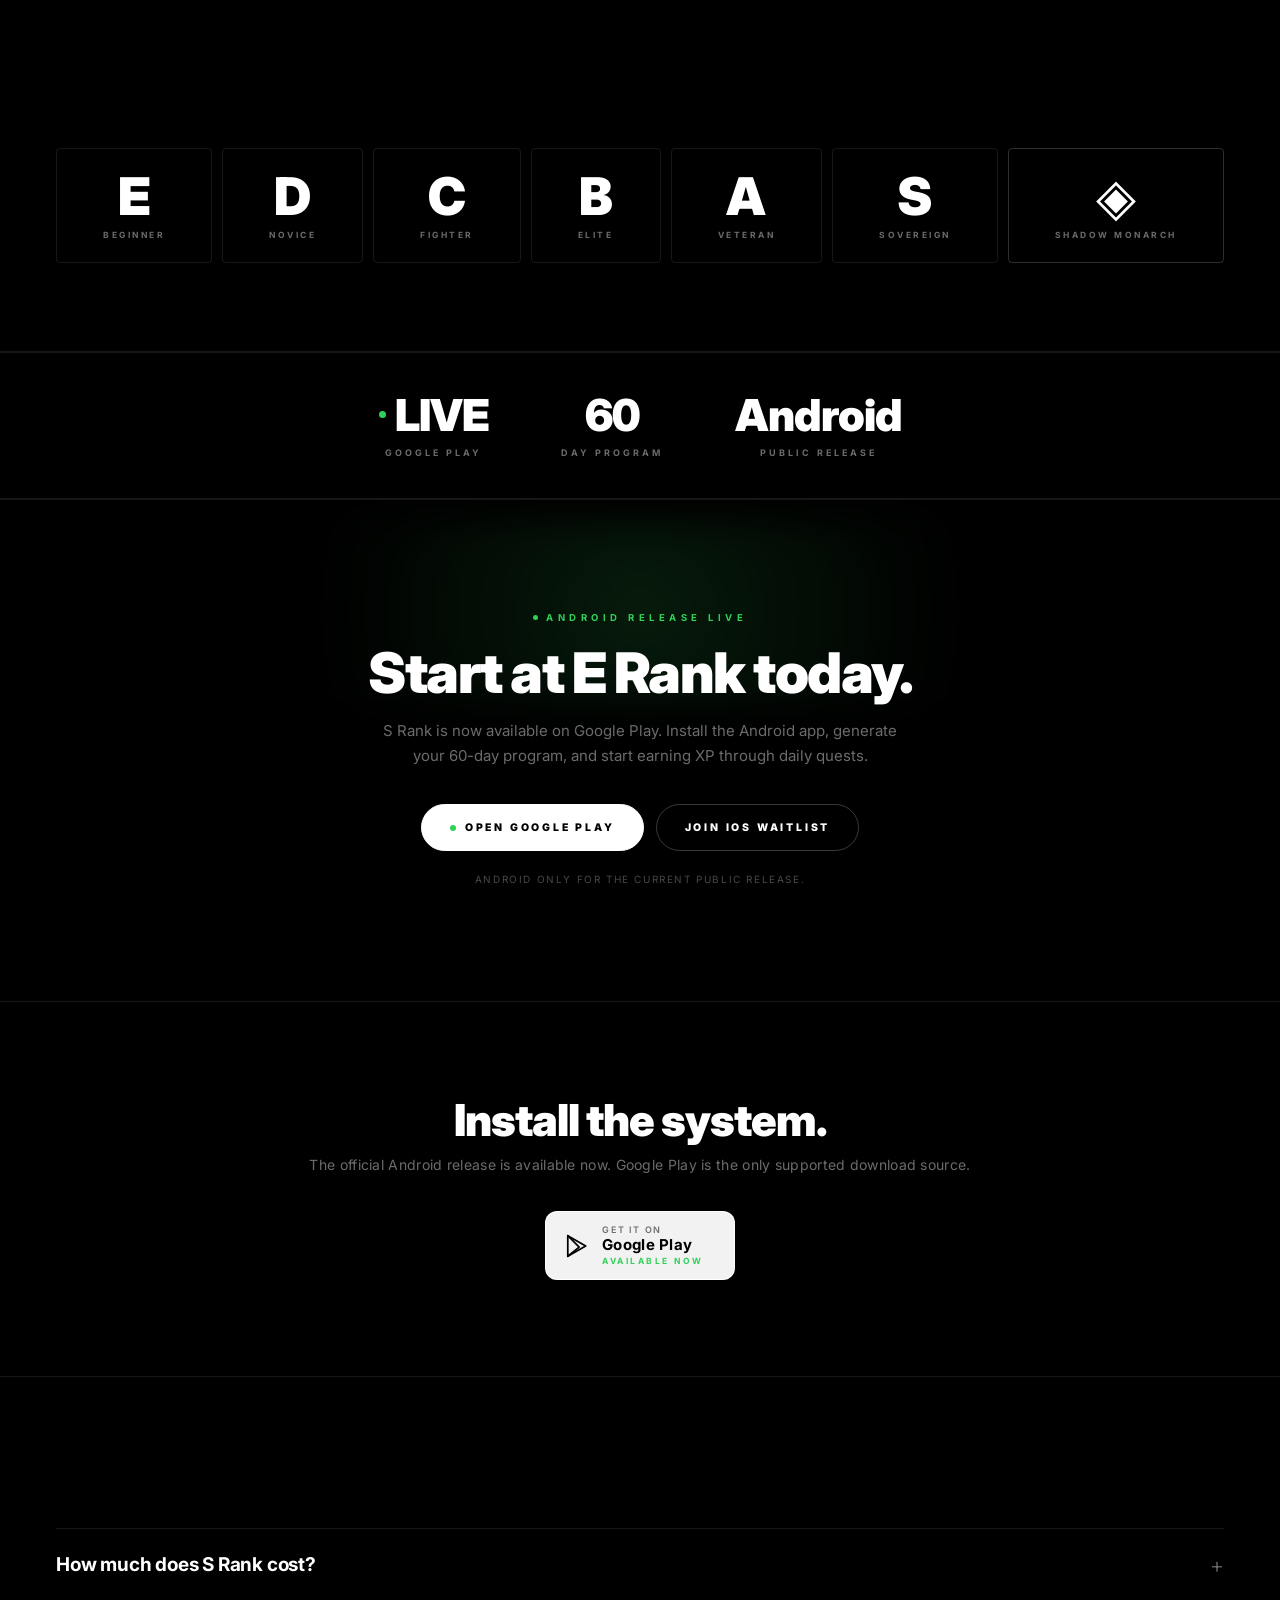
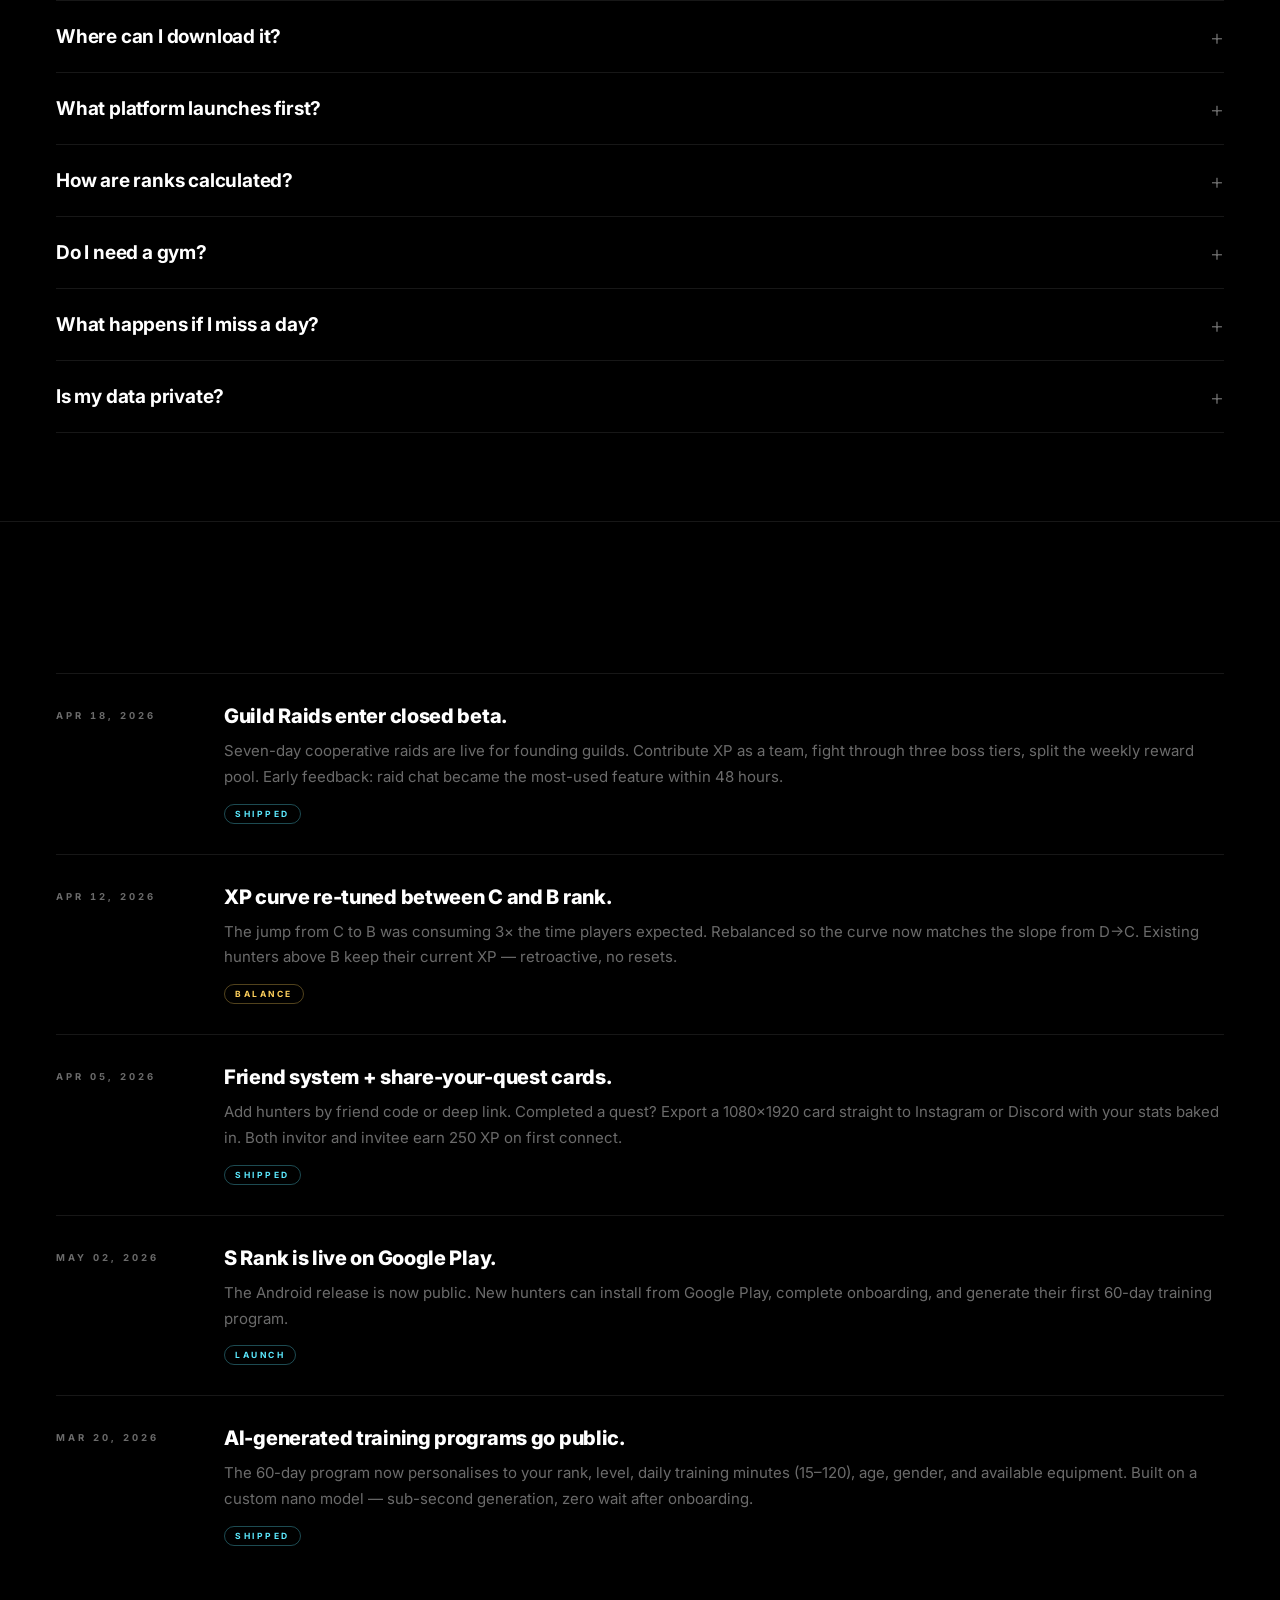
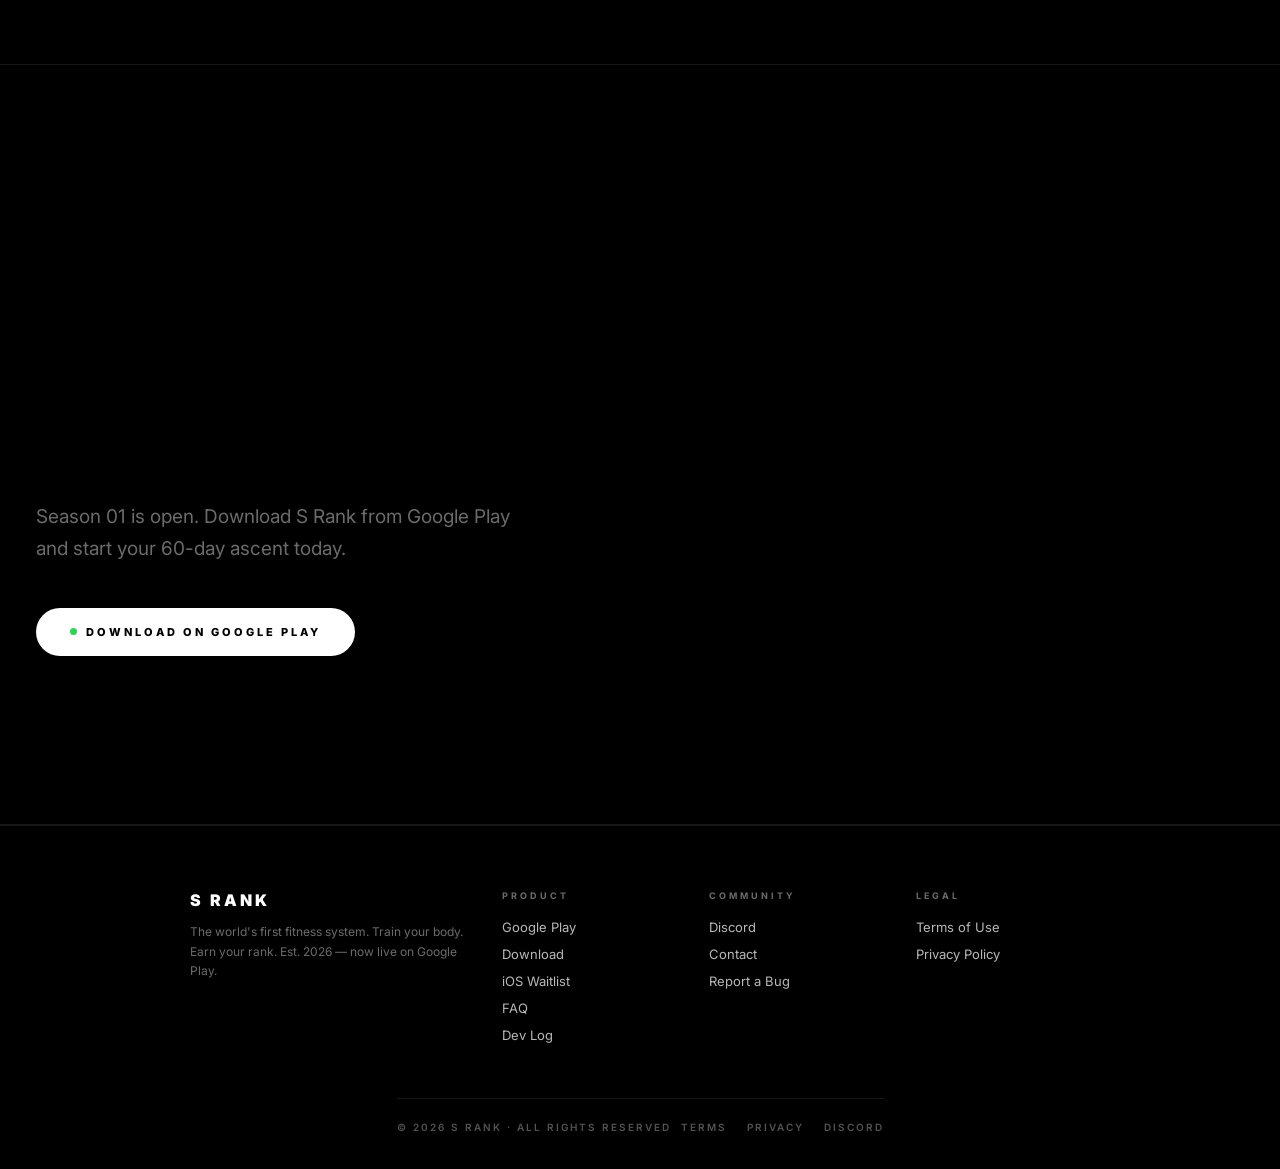
==== commit 47a6c7e6: "Add files via upload" ====
--- a/index.html
+++ b/index.html
@@ -582,6 +582,7 @@
   <div class="nav-brand">S Rank / Est. 2026</div>
   <div class="nav-actions">
     <a href="#download" class="nav-link">Download</a>
+    <a href="/ios" class="nav-link">iOS Waitlist</a>
     <a href="https://play.google.com/store/apps/details?id=com.shadowrank.shadowrank_rn&pcampaignid=web_share" class="nav-cta" target="_blank" rel="noopener">
       <span class="dot"></span>Google Play
     </a>
@@ -613,7 +614,7 @@
     <a class="hero-btn" href="https://play.google.com/store/apps/details?id=com.shadowrank.shadowrank_rn&pcampaignid=web_share" target="_blank" rel="noopener">
       <span class="dot"></span>Download on Google Play
     </a>
-    <a class="hero-btn secondary" href="#download">See Android Release</a>
+    <a class="hero-btn secondary" href="/ios">Join iOS Waitlist</a>
   </div>
 
   <div class="hero-scroll">Scroll to explore ↓</div>
@@ -767,7 +768,7 @@
       <a class="hero-btn" href="https://play.google.com/store/apps/details?id=com.shadowrank.shadowrank_rn&pcampaignid=web_share" target="_blank" rel="noopener">
         <span class="dot"></span>Open Google Play
       </a>
-      <a class="hero-btn secondary" href="#faq">Read FAQ</a>
+      <a class="hero-btn secondary" href="/ios">Join iOS Waitlist</a>
     </div>
     <div class="launch-note">Android only for the current public release.</div>
   </div>
@@ -917,6 +918,7 @@
       <div class="fb-col-head">Product</div>
       <a href="https://play.google.com/store/apps/details?id=com.shadowrank.shadowrank_rn&pcampaignid=web_share" target="_blank" rel="noopener">Google Play</a>
       <a href="#download">Download</a>
+      <a href="/ios">iOS Waitlist</a>
       <a href="#faq">FAQ</a>
       <a href="#devlog">Dev Log</a>
     </div>
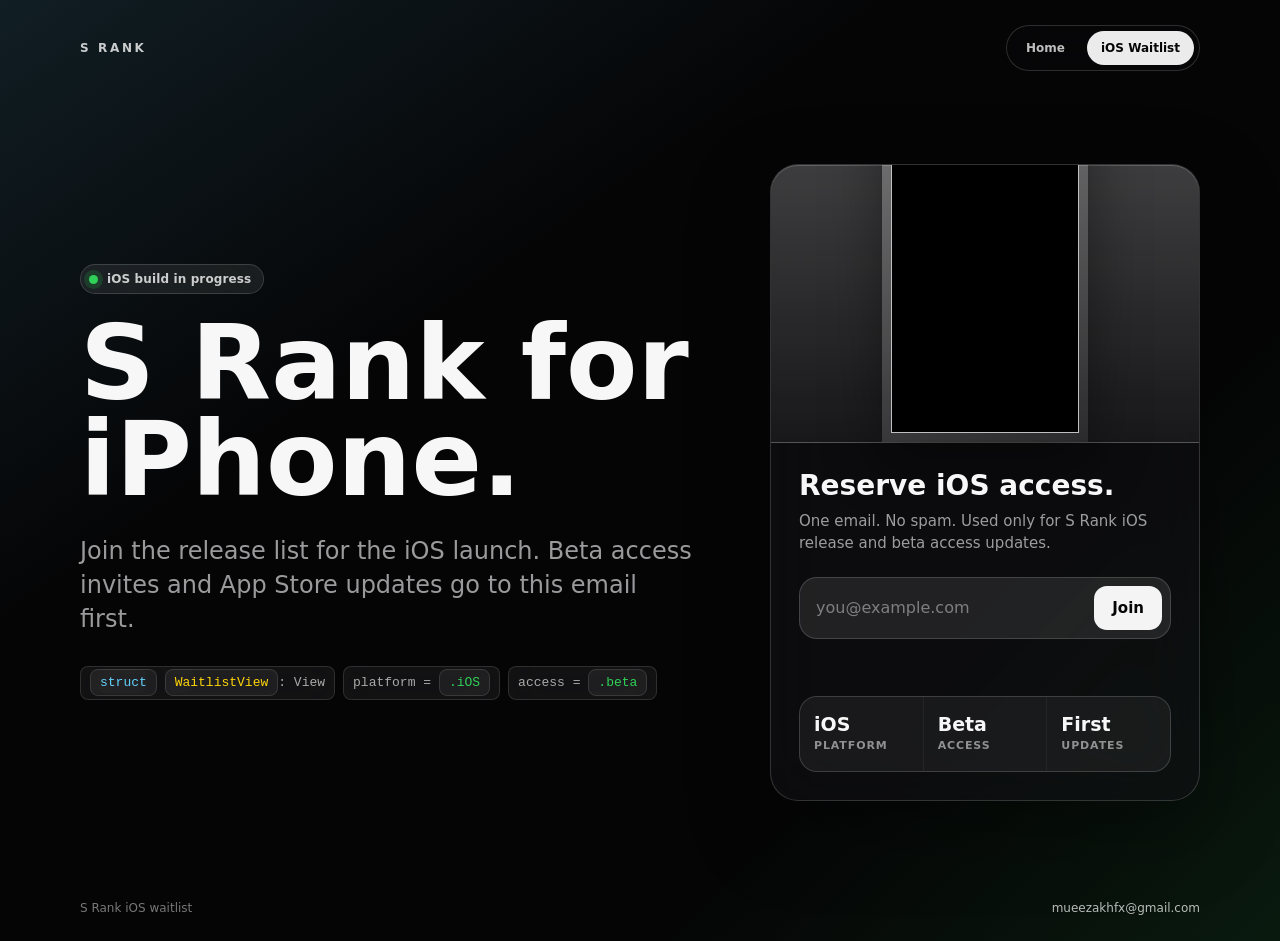
==== commit 7ec986e8: "Add files via upload" ====
--- a/index.html
+++ b/index.html
@@ -1,1085 +1,629 @@
 <!DOCTYPE html>
 <html lang="en">
 <head>
-<meta charset="UTF-8"/>
-<meta name="viewport" content="width=device-width,initial-scale=1"/>
-<title>S Rank — The World's First Fitness System | Level Up IRL</title>
-<meta name="description" content="S Rank is the Solo Leveling-inspired fitness RPG, now available on Google Play. 60-day training program, daily quests, guilds, and 7 ranks from E to S."/>
-<meta name="keywords" content="solo leveling fitness, gamified workout app, fitness rpg, daily quest tracker, guild workout, 60-day program, rank up fitness, level up body"/>
-<meta name="author" content="S Rank"/>
-<meta name="theme-color" content="#000000"/>
-<meta name="robots" content="index,follow"/>
-<link rel="canonical" href="https://srank.netlify.app/"/>
-
-<!-- Open Graph -->
-<meta property="og:type" content="website"/>
-<meta property="og:url" content="https://srank.netlify.app/"/>
-<meta property="og:site_name" content="S Rank"/>
-<meta property="og:title" content="S Rank — The World's First Fitness System"/>
-<meta property="og:description" content="Now available on Google Play. Every warrior starts at E Rank: 60 days of precision training that levels your body and earns your rank."/>
-<meta property="og:image" content="https://srank.netlify.app/img/og-banner.jpg"/>
-<meta property="og:image:width" content="1200"/>
-<meta property="og:image:height" content="630"/>
-
-<!-- Twitter -->
-<meta name="twitter:card" content="summary_large_image"/>
-<meta name="twitter:title" content="S Rank — The World's First Fitness System"/>
-<meta name="twitter:description" content="Now available on Google Play. Solo Leveling-inspired fitness RPG with a 60-day program, daily quests, and guild wars."/>
-<meta name="twitter:image" content="https://srank.netlify.app/img/og-banner.jpg"/>
-
-<!-- Icons -->
-<link rel="icon" type="image/png" href="/img/favicon.png"/>
-<link rel="apple-touch-icon" href="/img/apple-touch-icon.png"/>
-
-<!-- Structured data -->
-<script type="application/ld+json">
-{
-  "@context":"https://schema.org",
-  "@type":"SoftwareApplication",
-  "name":"S Rank",
-  "applicationCategory":"HealthApplication",
-  "operatingSystem":"Android",
-  "description":"Solo Leveling-inspired fitness RPG with a 60-day training program, daily quests, guild wars, and 7 ranks from E to S.",
-  "url":"https://play.google.com/store/apps/details?id=com.shadowrank.shadowrank_rn&pcampaignid=web_share",
-  "downloadUrl":"https://play.google.com/store/apps/details?id=com.shadowrank.shadowrank_rn&pcampaignid=web_share",
-  "offers":{"@type":"Offer","price":"9.99","priceCurrency":"USD"}
-}
-</script>
-
-<link rel="preconnect" href="https://fonts.googleapis.com"/>
-<link rel="preconnect" href="https://fonts.gstatic.com" crossorigin/>
-<link href="https://fonts.googleapis.com/css2?family=Inter:ital,wght@0,300;0,400;0,500;0,700;0,900;1,300;1,400&display=swap" rel="stylesheet"/>
-
-<!-- Analytics · Plausible (privacy-first, no cookies) -->
-<script defer data-domain="srank.netlify.app" src="https://plausible.io/js/script.outbound-links.js"></script>
-<style>
-*,*::before,*::after{box-sizing:border-box;margin:0;padding:0}
-:root{
-  --green:#30D158;
-  --w:#fff;
-  --muted:rgba(255,255,255,0.42);
-  --dim:rgba(255,255,255,0.12);
-  --border:rgba(255,255,255,0.09);
-  --ease-out:cubic-bezier(0.16,1,0.3,1);
-  --ease-spring:cubic-bezier(0.34,1.56,0.64,1);
-}
-html{scroll-behavior:smooth}
-body{
-  background:#000;color:var(--w);
-  font-family:'Inter',system-ui,sans-serif;
-  overflow-x:hidden;
-  -webkit-font-smoothing:antialiased;
-}
-a{color:inherit;text-decoration:none}
-
-/* ══════════════════════ PROGRESS BAR */
-#prog{
-  position:fixed;top:0;left:0;height:1px;z-index:1000;
-  background:rgba(255,255,255,.55);width:0%;pointer-events:none;
-}
-
-/* ══════════════════════ NAV */
-nav{
-  position:fixed;top:0;left:0;right:0;z-index:300;
-  display:flex;align-items:center;justify-content:space-between;
-  padding:0 36px;height:54px;
-  border-bottom:1px solid transparent;
-  transition:background .3s,border-color .3s;
-}
-nav.solid{background:rgba(0,0,0,.88);backdrop-filter:blur(20px);-webkit-backdrop-filter:blur(20px);border-color:var(--border)}
-.nav-brand{font-size:10.5px;font-weight:800;letter-spacing:4.5px;text-transform:uppercase}
-.nav-actions{display:flex;align-items:center;gap:20px}
-.nav-link{
-  font-size:10px;font-weight:700;letter-spacing:2.5px;text-transform:uppercase;
-  color:rgba(255,255,255,.52);transition:color .2s;
-}
-.nav-link:hover{color:var(--w)}
-@media (max-width:520px){.nav-link{display:none}}
-.nav-cta{
-  display:flex;align-items:center;gap:7px;
-  background:var(--w);color:#000;
-  font-size:10px;font-weight:800;letter-spacing:2.5px;text-transform:uppercase;
-  padding:9px 20px;border-radius:100px;
-  transition:opacity .2s;cursor:pointer;flex-shrink:0;
-}
-.nav-cta:hover{opacity:.8}
-.dot{
-  width:6px;height:6px;border-radius:50%;background:var(--green);flex-shrink:0;
-  animation:pulse 2.1s ease infinite;
-}
-@keyframes pulse{0%,100%{box-shadow:0 0 0 0 rgba(48,209,88,.55)}55%{box-shadow:0 0 0 6px rgba(48,209,88,0)}}
-
-/* ══════════════════════ BREAKING BAR */
-.bar{
-  position:fixed;top:54px;left:0;right:0;z-index:290;
-  display:flex;align-items:center;height:34px;padding:0 36px;
-  background:rgba(0,0,0,.75);border-bottom:1px solid var(--border);
-  backdrop-filter:blur(12px);overflow:hidden;
-}
-.bar-label{
-  display:flex;align-items:center;gap:6px;
-  font-size:9px;font-weight:800;letter-spacing:3.5px;
-  color:var(--green);white-space:nowrap;flex-shrink:0;margin-right:20px;text-transform:uppercase;
-}
-.bar-label .dot{width:5px;height:5px}
-.ticker-wrap{flex:1;overflow:hidden;position:relative}
-.ticker-wrap::before,.ticker-wrap::after{
-  content:'';position:absolute;top:0;bottom:0;width:30px;z-index:1;pointer-events:none;
-}
-.ticker-wrap::before{left:0;background:linear-gradient(to right,rgba(0,0,0,.75),transparent)}
-.ticker-wrap::after{right:0;background:linear-gradient(to left,rgba(0,0,0,.75),transparent)}
-.ticker{display:inline-flex;white-space:nowrap;animation:tick 38s linear infinite}
-.ticker span{
-  font-size:9.5px;font-weight:500;letter-spacing:2.2px;
-  color:rgba(255,255,255,.46);padding-right:64px;text-transform:uppercase;
-}
-@keyframes tick{0%{transform:translateX(0)}100%{transform:translateX(-50%)}}
-
-/* ══════════════════════ HERO */
-.hero{
-  min-height:100vh;display:flex;flex-direction:column;
-  justify-content:flex-end;padding:0 36px 88px;padding-top:130px;
-}
-.hero-meta{
-  font-size:9.5px;font-weight:600;letter-spacing:3.5px;
-  color:var(--muted);text-transform:uppercase;margin-bottom:30px;
-  animation:fu .85s var(--ease-out) both;animation-delay:.1s;
-}
-.hero-thin{
-  display:block;
-  font-size:clamp(16px,2.5vw,26px);font-weight:300;font-style:italic;
-  color:var(--muted);margin-bottom:8px;
-  animation:fu .85s var(--ease-out) both;animation-delay:.22s;
-}
-/* text reveal from below — clip overflow */
-.hline{overflow:hidden;display:block}
-.hline-inner{
-  display:block;
-  font-size:clamp(66px,13.5vw,172px);
-  font-weight:900;line-height:.86;letter-spacing:-4px;
-  animation:slideUp .95s var(--ease-out) both;
-}
-.hline-inner:first-child{animation-delay:.3s}
-.hline-inner:last-child{animation-delay:.44s}
-.cursor{font-weight:300;letter-spacing:0;animation:blink 1.05s step-start infinite}
-@keyframes blink{0%,100%{opacity:1}50%{opacity:0}}
-.hero-scroll{
-  margin-top:52px;font-size:9.5px;font-weight:600;
-  letter-spacing:3.5px;color:rgba(255,255,255,.28);text-transform:uppercase;
-  animation:fu .85s var(--ease-out) both .7s, bob 3.5s ease-in-out 1.4s infinite;
-}
-.hero-actions{display:flex;gap:12px;flex-wrap:wrap;margin-top:34px;animation:fu .85s var(--ease-out) both .62s}
-.hero-btn{
-  display:inline-flex;align-items:center;gap:9px;
-  background:var(--w);color:#000;border:1px solid var(--w);
-  font-size:10.5px;font-weight:850;letter-spacing:2.8px;text-transform:uppercase;
-  padding:16px 28px;border-radius:100px;transition:transform .2s,filter .2s;
-}
-.hero-btn:hover{transform:translateY(-2px);filter:brightness(.9)}
-.hero-btn.secondary{background:transparent;color:var(--w);border-color:rgba(255,255,255,.22)}
-.hero-btn.secondary:hover{border-color:rgba(255,255,255,.45);filter:none}
-@keyframes fu{from{opacity:0;transform:translateY(20px)}to{opacity:1;transform:translateY(0)}}
-@keyframes slideUp{from{transform:translateY(105%)}to{transform:translateY(0)}}
-@keyframes bob{0%,100%{transform:translateY(0)}50%{transform:translateY(7px)}}
-
-hr.rule{border:none;border-top:1px solid var(--border)}
-
-/* ══════════════════════ LAYOUT */
-.wrap{max-width:1240px;margin:0 auto;padding:88px 36px;width:100%}
-.sec-label{
-  overflow:hidden;margin-bottom:52px;
-}
-.sec-label-inner{
-  display:block;font-size:9.5px;font-weight:700;letter-spacing:4.5px;
-  color:var(--muted);text-transform:uppercase;
-  transform:translateY(100%);opacity:0;
-  transition:transform .7s var(--ease-out),opacity .7s ease;
-}
-.sec-label-inner.in{transform:translateY(0);opacity:1}
-
-/* ══════════════════════ 01 WHO WE ARE */
-.who-wrap{overflow:hidden}
-.who-inner{
-  font-size:clamp(20px,3.8vw,46px);font-weight:300;
-  line-height:1.22;color:var(--w);max-width:940px;
-  transform:translateY(60px);opacity:0;
-  transition:transform 1.1s var(--ease-out),opacity 1.1s ease;
-}
-.who-inner.in{transform:translateY(0);opacity:1}
-.who-inner strong{font-weight:900}
-.drop::first-letter{
-  float:left;font-size:clamp(56px,9.5vw,110px);
-  font-weight:900;line-height:.72;margin-right:12px;margin-top:8px;
-}
-
-/* ══════════════════════ 02 THE SYSTEM */
-.features{display:grid;grid-template-columns:repeat(auto-fit,minmax(260px,1fr));gap:0}
-.feat{padding:40px 0;border-top:1px solid var(--border)}
-.feat-line-wrap{overflow:hidden}
-.feat-name{
-  font-size:clamp(15px,2.2vw,20px);font-weight:900;
-  margin-bottom:14px;
-  transform:translateY(100%);opacity:0;
-  transition:transform .8s var(--ease-out),opacity .8s ease;
-}
-.feat-name.in{transform:translateY(0);opacity:1}
-.feat-desc{
-  font-size:clamp(13px,1.4vw,15px);font-weight:400;
-  color:var(--muted);line-height:1.72;max-width:360px;
-  opacity:0;transform:translateY(16px);
-  transition:opacity .8s ease,transform .8s var(--ease-out);
-}
-.feat-desc.in{opacity:1;transform:translateY(0)}
-
-/* ══════════════════════ 03 THE NUMBERS */
-.nums{display:grid;grid-template-columns:repeat(4,1fr);gap:0}
-@media(max-width:580px){.nums{grid-template-columns:repeat(2,1fr)}}
-.num-item{padding:52px 0;border-top:1px solid var(--border)}
-.num-big-wrap{overflow:hidden}
-.num-big{
-  font-size:clamp(48px,9vw,118px);font-weight:900;
-  line-height:1;letter-spacing:-3px;
-  transform:translateY(105%);
-  transition:transform .9s var(--ease-out);
-}
-.num-big.in{transform:translateY(0)}
-.num-tag{
-  margin-top:12px;font-size:9.5px;font-weight:700;
-  letter-spacing:3.5px;color:var(--muted);text-transform:uppercase;
-  opacity:0;transform:translateY(10px);
-  transition:opacity .7s ease .15s,transform .7s var(--ease-out) .15s;
-}
-.num-tag.in{opacity:1;transform:translateY(0)}
-
-/* ══════════════════════ 04 PHONES */
-.phones-sec{padding:88px 0;overflow:hidden;background:#000}
-.phones-head{padding:0 36px;margin-bottom:56px}
-.phones-row{
-  display:flex;gap:20px;
-  padding:20px 36px 32px;
-  overflow-x:auto;scroll-snap-type:x mandatory;
-  scrollbar-width:none;-ms-overflow-style:none;
-  cursor:grab;user-select:none;
-  /* explicit black bg so screen blend works */
-  background:#000;
-}
-.phones-row::-webkit-scrollbar{display:none}
-.ph-card{
-  flex:0 0 auto;width:clamp(180px,25vw,270px);
-  scroll-snap-align:start;
-  display:flex;flex-direction:column;align-items:center;
-  opacity:0;transform:translateY(70px) scale(.93);
-  filter:blur(10px);
-  transition:opacity 1s var(--ease-out),transform 1s var(--ease-out),filter .9s ease;
-}
-.ph-card.in{opacity:1;transform:translateY(0) scale(1);filter:blur(0)}
-/* Screen blend removes the dark starfield — only glowing phone stays */
-.ph-img{
-  width:100%;display:block;
-  mix-blend-mode:screen;
-  filter:brightness(1.1) contrast(1.05) saturate(1.1);
-  transition:transform .55s var(--ease-out),filter .4s ease;
-  border-radius:0;
-}
-.ph-card:hover .ph-img{
-  transform:scale(1.05) translateY(-10px);
-  filter:brightness(1.25) contrast(1.08) saturate(1.2);
-}
-.ph-label{
-  margin-top:16px;font-size:9.5px;font-weight:700;
-  letter-spacing:3.5px;color:var(--muted);
-  text-transform:uppercase;text-align:center;
-}
-.ph-sub{
-  margin-top:5px;font-size:12px;font-weight:400;
-  color:rgba(255,255,255,.28);text-align:center;
-}
-
-/* ══════════════════════ 05 RANKS */
-.ranks-row{display:flex;gap:10px;flex-wrap:wrap}
-.rank-card{
-  flex:1 1 auto;min-width:88px;padding:22px 14px;
-  border:1px solid var(--border);border-radius:4px;text-align:center;
-  opacity:0;transform:translateY(40px) scale(.9);
-  transition:opacity .6s var(--ease-spring),transform .6s var(--ease-spring),
-             border-color .3s,background .3s;
-}
-.rank-card.in{opacity:1;transform:translateY(0) scale(1)}
-.rank-card:hover{border-color:rgba(255,255,255,.38);background:rgba(255,255,255,.04)}
-.rank-card.monarch{border-color:rgba(255,255,255,.18)}
-.rank-card.monarch:hover{border-color:rgba(255,255,255,.6);background:rgba(255,255,255,.06)}
-.rk-letter{font-size:clamp(26px,5vw,52px);font-weight:900;line-height:1}
-.rk-name{
-  margin-top:7px;font-size:8.5px;font-weight:700;
-  letter-spacing:2.5px;color:var(--muted);text-transform:uppercase;
-}
-
-/* ══════════════════════ LAUNCH CTA */
-.launch-sec{padding:104px 36px 116px;border-top:1px solid var(--border);position:relative;overflow:hidden}
-.launch-sec::before{
-  content:'';position:absolute;inset:20px 12vw auto;height:180px;
-  background:radial-gradient(circle,rgba(48,209,88,.13),transparent 64%);
-  pointer-events:none;filter:blur(18px);
-}
-.launch-wrap{max-width:780px;margin:0 auto;text-align:center;position:relative}
-.launch-kicker{
-  font-size:9.5px;font-weight:700;letter-spacing:4.5px;color:var(--green);
-  text-transform:uppercase;margin-bottom:22px;
-  display:inline-flex;align-items:center;gap:8px;
-}
-.launch-kicker .dot{width:5px;height:5px}
-.launch-head{
-  font-size:clamp(32px,5.5vw,56px);font-weight:900;line-height:1;
-  letter-spacing:-1.5px;margin-bottom:18px;
-}
-.launch-sub{
-  font-size:clamp(13px,1.5vw,15px);font-weight:400;color:var(--muted);
-  line-height:1.65;max-width:520px;margin:0 auto 36px;
-}
-.launch-actions{display:flex;justify-content:center;gap:12px;flex-wrap:wrap}
-.launch-note{
-  margin-top:22px;font-size:10px;color:rgba(255,255,255,.28);
-  letter-spacing:1.6px;text-transform:uppercase;
-}
-
-/* ══════════════════════ DOWNLOAD */
-.dl-sec{padding:96px 36px;border-top:1px solid var(--border);text-align:center}
-.dl-head{
-  font-size:clamp(28px,4.5vw,44px);font-weight:900;line-height:1;
-  letter-spacing:-1px;margin-bottom:14px;
-}
-.dl-sub{
-  font-size:clamp(12px,1.4vw,14px);color:var(--muted);margin-bottom:38px;
-  letter-spacing:.3px;
-}
-.dl-badges{display:flex;gap:14px;justify-content:center;flex-wrap:wrap}
-.dl-badge{
-  display:inline-flex;align-items:center;gap:12px;
-  padding:13px 22px 13px 18px;border-radius:12px;
-  background:rgba(255,255,255,.05);border:1px solid var(--border);
-  transition:background .2s,border-color .2s,transform .2s;
-  min-width:190px;
-}
-.dl-badge.primary{background:rgba(255,255,255,.95);color:#000;border-color:rgba(255,255,255,.95)}
-.dl-badge:hover{background:rgba(255,255,255,.08);border-color:rgba(255,255,255,.22);transform:translateY(-2px)}
-.dl-badge.primary:hover{background:#fff;border-color:#fff}
-.dl-badge svg{width:26px;height:26px;flex-shrink:0}
-.dl-badge-text{text-align:left;line-height:1.1}
-.dl-badge-line1{
-  font-size:9px;font-weight:600;letter-spacing:1.8px;
-  color:rgba(255,255,255,.52);text-transform:uppercase;
-}
-.dl-badge.primary .dl-badge-line1{color:rgba(0,0,0,.54)}
-.dl-badge-line2{
-  font-size:15px;font-weight:700;color:var(--w);margin-top:2px;letter-spacing:.3px;
-}
-.dl-badge.primary .dl-badge-line2{color:#000}
-.dl-live{
-  font-size:8.5px;font-weight:700;letter-spacing:2.5px;
-  color:var(--green);text-transform:uppercase;margin-top:3px;
-}
-
-/* ══════════════════════ COUNTDOWN (in hero) */
-.hc-meta{
-  font-size:9.5px;font-weight:700;letter-spacing:3.5px;
-  color:var(--green);text-transform:uppercase;
-  display:inline-flex;align-items:center;gap:7px;
-  margin-bottom:18px;
-  animation:fu .85s var(--ease-out) both .4s;
-}
-.hc-meta .dot{width:5px;height:5px}
-.hero-countdown{
-  display:flex;gap:clamp(16px,3vw,30px);align-items:flex-end;
-  margin-top:28px;
-  animation:fu .85s var(--ease-out) both .58s;
-}
-.hc-cell{display:flex;flex-direction:column;align-items:flex-start}
-.hc-num{
-  font-size:clamp(30px,4.4vw,48px);font-weight:900;
-  line-height:1;letter-spacing:-1.2px;font-variant-numeric:tabular-nums;
-}
-.hc-lbl{
-  margin-top:8px;font-size:8.5px;font-weight:700;letter-spacing:2.5px;
-  color:var(--muted);text-transform:uppercase;
-}
-.hc-sep{
-  font-size:clamp(26px,3.6vw,40px);font-weight:300;
-  color:rgba(255,255,255,.18);line-height:1;padding-bottom:22px;
-}
-
-/* ══════════════════════ SOCIAL PROOF STRIP */
-.proof-strip{
-  padding:40px 36px;border-top:1px solid var(--border);border-bottom:1px solid var(--border);
-  display:flex;justify-content:center;gap:clamp(28px,6vw,72px);flex-wrap:wrap;
-}
-.proof-item{display:flex;flex-direction:column;align-items:center;min-width:88px}
-.proof-num{
-  font-size:clamp(30px,4.2vw,44px);font-weight:900;letter-spacing:-1px;line-height:1;
-  font-variant-numeric:tabular-nums;display:inline-flex;align-items:center;gap:9px;
-}
-.proof-num .dot{width:7px;height:7px}
-.proof-lbl{
-  margin-top:10px;font-size:9px;font-weight:700;letter-spacing:3px;
-  color:var(--muted);text-transform:uppercase;text-align:center;
-}
-@media(max-width:720px){.proof-strip{padding:32px 20px}}
-
-/* ══════════════════════ FAQ */
-.faq-list{border-top:1px solid var(--border);margin-top:8px}
-.faq{border-bottom:1px solid var(--border)}
-.faq-q{
-  display:flex;justify-content:space-between;align-items:center;
-  padding:24px 0;font-size:clamp(15px,1.8vw,19px);font-weight:700;
-  cursor:pointer;user-select:none;background:none;border:none;color:var(--w);
-  font-family:inherit;width:100%;text-align:left;letter-spacing:-.2px;
-  transition:opacity .2s;
-}
-.faq-q:hover{opacity:.78}
-.faq-toggle{
-  font-size:22px;font-weight:300;color:var(--muted);
-  transition:transform .35s var(--ease-out),color .2s;
-  flex-shrink:0;margin-left:18px;line-height:1;
-}
-.faq.open .faq-toggle{transform:rotate(45deg);color:var(--w)}
-.faq-a{
-  max-height:0;overflow:hidden;
-  transition:max-height .45s var(--ease-out);
-}
-.faq.open .faq-a{max-height:340px}
-.faq-a p{
-  font-size:clamp(13px,1.4vw,15px);font-weight:400;color:var(--muted);
-  line-height:1.72;padding:0 0 26px;max-width:740px;
-}
-
-/* ══════════════════════ DEV LOG */
-.log-list{display:flex;flex-direction:column;margin-top:8px}
-.log-item{
-  padding:30px 0;border-top:1px solid var(--border);
-  display:grid;grid-template-columns:140px 1fr;gap:28px;
-  opacity:0;transform:translateY(26px);
-  transition:opacity .8s ease,transform .8s var(--ease-out);
-}
-.log-item.in{opacity:1;transform:translateY(0)}
-@media(max-width:640px){.log-item{grid-template-columns:1fr;gap:8px}}
-.log-date{
-  font-size:9.5px;font-weight:700;letter-spacing:3px;
-  color:var(--muted);text-transform:uppercase;padding-top:6px;
-  font-variant-numeric:tabular-nums;
-}
-.log-title{
-  font-size:clamp(15px,1.9vw,20px);font-weight:800;margin-bottom:10px;letter-spacing:-.3px;
-}
-.log-text{
-  font-size:clamp(13px,1.4vw,15px);color:var(--muted);line-height:1.72;
-}
-.log-tag{
-  display:inline-block;margin-top:14px;
-  font-size:8.5px;font-weight:700;letter-spacing:2.5px;
-  color:var(--green);text-transform:uppercase;padding:4px 10px;
-  border:1px solid rgba(48,209,88,.32);border-radius:100px;
-}
-.log-tag.ship{color:#5CEAFF;border-color:rgba(92,234,255,.32)}
-.log-tag.tune{color:#FFD15C;border-color:rgba(255,209,92,.32)}
-
-/* ══════════════════════ BIG FOOTER */
-.footer-big{padding:64px 36px 36px;border-top:1px solid var(--border)}
-.footer-big-wrap{
-  display:grid;grid-template-columns:1.6fr 1fr 1fr 1fr;gap:32px;
-  max-width:1240px;margin:0 auto;
-}
-.fb-brand{font-size:16px;font-weight:900;letter-spacing:3px;text-transform:uppercase;margin-bottom:12px}
-.fb-tag{font-size:12px;color:var(--muted);line-height:1.65;max-width:280px}
-.fb-col-head{
-  font-size:9px;font-weight:700;letter-spacing:3px;
-  color:rgba(255,255,255,.42);text-transform:uppercase;margin-bottom:18px;
-}
-.fb-col a{
-  display:block;font-size:13px;color:rgba(255,255,255,.72);
-  margin-bottom:11px;transition:color .2s;
-}
-.fb-col a:hover{color:var(--w)}
-.footer-bot{
-  max-width:1240px;margin:28px auto 0;padding-top:22px;
-  border-top:1px solid var(--border);
-  display:flex;justify-content:space-between;flex-wrap:wrap;gap:10px;
-}
-.fb-cr{font-size:10px;font-weight:600;letter-spacing:2px;color:rgba(255,255,255,.32);text-transform:uppercase}
-.fb-bot-links{display:flex;gap:20px}
-.fb-bot-links a{
-  font-size:10px;font-weight:600;letter-spacing:2px;
-  color:rgba(255,255,255,.32);text-transform:uppercase;transition:color .2s;
-}
-.fb-bot-links a:hover{color:var(--w)}
-@media(max-width:720px){
-  .footer-big{padding:48px 20px 28px}
-  .footer-big-wrap{grid-template-columns:1fr 1fr;gap:36px 20px}
-  .fb-brand-col{grid-column:1/-1}
-}
-
-/* ══════════════════════ CLOSE */
-.close-sec{padding:128px 36px 168px}
-.close-line{overflow:hidden;display:block}
-.close-inner{
-  display:block;
-  font-size:clamp(48px,11.5vw,155px);
-  font-weight:900;line-height:.87;letter-spacing:-3px;
-  transform:translateY(105%);
-  transition:transform 1.1s var(--ease-out);
-}
-.close-inner.in{transform:translateY(0)}
-.close-inner.ghost{color:rgba(255,255,255,.14)}
-.cl-sub{
-  margin-top:52px;font-size:clamp(14px,1.8vw,19px);
-  font-weight:400;color:var(--muted);max-width:480px;line-height:1.65;
-  opacity:0;transform:translateY(20px);
-  transition:opacity .9s ease,transform .9s var(--ease-out);
-}
-.cl-sub.in{opacity:1;transform:translateY(0)}
-.cl-btn{
-  display:inline-flex;align-items:center;gap:9px;
-  margin-top:44px;background:var(--w);color:#000;
-  font-size:11px;font-weight:800;letter-spacing:3px;text-transform:uppercase;
-  padding:17px 34px;border-radius:100px;cursor:pointer;
-  opacity:0;transform:translateY(20px);
-  transition:opacity .7s ease,transform .7s var(--ease-out),filter .2s;
-}
-.cl-btn.in{opacity:1;transform:translateY(0)}
-.cl-btn:hover{filter:brightness(.88)}
-.cl-btn .dot{width:7px;height:7px}
-
-/* ══════════════════════ FOOTER */
-footer{
-  padding:38px 36px;border-top:1px solid var(--border);
-  display:flex;justify-content:space-between;align-items:center;
-  flex-wrap:wrap;gap:16px;
-}
-.ft-brand{font-size:9.5px;font-weight:800;letter-spacing:4px;color:rgba(255,255,255,.28);text-transform:uppercase}
-.ft-links{display:flex;gap:24px}
-.ft-links a{
-  font-size:9.5px;font-weight:600;letter-spacing:2.5px;
-  color:rgba(255,255,255,.28);text-transform:uppercase;
-  transition:color .2s;
-}
-.ft-links a:hover{color:var(--w)}
-
-/* ══════════════════════ RESPONSIVE */
-@media(max-width:720px){
-  nav,.bar{padding:0 20px}
-  .hero{padding:0 20px 68px;padding-top:122px}
-  .wrap{padding-left:20px;padding-right:20px}
-  .phones-head,.phones-row{padding-left:20px;padding-right:20px}
-  .close-sec{padding:80px 20px 120px}
-  footer{padding:30px 20px}
-}
-</style>
+  <meta charset="UTF-8" />
+  <meta name="viewport" content="width=device-width, initial-scale=1" />
+  <title>S Rank for iOS | Waitlist</title>
+  <meta name="description" content="Join the S Rank iOS waitlist for release updates and beta access invites." />
+  <meta name="theme-color" content="#050506" />
+  <meta name="robots" content="index,follow" />
+  <link rel="canonical" href="https://srank.netlify.app/ios/" />
+
+  <meta property="og:type" content="website" />
+  <meta property="og:url" content="https://srank.netlify.app/ios/" />
+  <meta property="og:site_name" content="S Rank" />
+  <meta property="og:title" content="S Rank for iOS" />
+  <meta property="og:description" content="Join the iOS release list for S Rank beta access and launch updates." />
+  <meta property="og:image" content="https://srank.netlify.app/img/hero.jpg" />
+
+  <meta name="twitter:card" content="summary_large_image" />
+  <meta name="twitter:title" content="S Rank for iOS" />
+  <meta name="twitter:description" content="Join the iOS release list for S Rank beta access and launch updates." />
+  <meta name="twitter:image" content="https://srank.netlify.app/img/hero.jpg" />
+
+  <link rel="icon" type="image/png" href="/img/favicon.png" />
+  <link rel="apple-touch-icon" href="/img/apple-touch-icon.png" />
+
+  <style>
+    *, *::before, *::after { box-sizing: border-box; }
+
+    :root {
+      --bg: #050506;
+      --text: #f7f7f8;
+      --muted: rgba(247, 247, 248, 0.62);
+      --hairline: rgba(255, 255, 255, 0.16);
+      --glass: rgba(18, 18, 22, 0.58);
+      --glass-strong: rgba(255, 255, 255, 0.12);
+      --green: #30d158;
+      --blue: #64d2ff;
+      --amber: #ffd60a;
+    }
+
+    html {
+      min-height: 100%;
+      background: var(--bg);
+      color: var(--text);
+      font-family: -apple-system, BlinkMacSystemFont, "SF Pro Display", "SF Pro Text", "Inter", system-ui, sans-serif;
+      -webkit-font-smoothing: antialiased;
+      text-rendering: optimizeLegibility;
+    }
+
+    body {
+      min-height: 100vh;
+      margin: 0;
+      overflow-x: hidden;
+      background:
+        linear-gradient(145deg, rgba(100, 210, 255, 0.12), transparent 34%),
+        linear-gradient(315deg, rgba(48, 209, 88, 0.10), transparent 28%),
+        #050506;
+    }
+
+    body::before {
+      content: "";
+      position: fixed;
+      inset: 0;
+      z-index: -2;
+      background:
+        linear-gradient(to bottom, rgba(5, 5, 6, 0.18), rgba(5, 5, 6, 0.88)),
+        url("/img/hero.jpg") center / cover;
+      opacity: 0.42;
+    }
+
+    body::after {
+      content: "";
+      position: fixed;
+      inset: 0;
+      z-index: -1;
+      background-image:
+        linear-gradient(rgba(255, 255, 255, 0.045) 1px, transparent 1px),
+        linear-gradient(90deg, rgba(255, 255, 255, 0.035) 1px, transparent 1px);
+      background-size: 72px 72px;
+      mask-image: linear-gradient(to bottom, rgba(0, 0, 0, 0.7), transparent 76%);
+      pointer-events: none;
+    }
+
+    a {
+      color: inherit;
+      text-decoration: none;
+    }
+
+    .shell {
+      min-height: 100vh;
+      display: grid;
+      grid-template-rows: auto 1fr auto;
+      padding: 22px;
+      overflow-x: hidden;
+    }
+
+    .nav {
+      width: min(1120px, 100%);
+      height: 52px;
+      margin: 0 auto;
+      display: flex;
+      align-items: center;
+      justify-content: space-between;
+      gap: 18px;
+      color: rgba(255, 255, 255, 0.78);
+    }
+
+    .brand {
+      font-size: 12px;
+      font-weight: 700;
+      letter-spacing: 0.22em;
+      text-transform: uppercase;
+    }
+
+    .nav-actions {
+      display: flex;
+      align-items: center;
+      gap: 8px;
+      padding: 5px;
+      border: 1px solid var(--hairline);
+      border-radius: 999px;
+      background: rgba(10, 10, 12, 0.42);
+      backdrop-filter: blur(24px) saturate(1.28);
+      -webkit-backdrop-filter: blur(24px) saturate(1.28);
+    }
+
+    .nav-link {
+      min-height: 34px;
+      display: inline-flex;
+      align-items: center;
+      justify-content: center;
+      padding: 0 14px;
+      border-radius: 999px;
+      font-size: 12px;
+      font-weight: 650;
+      color: rgba(255, 255, 255, 0.74);
+      white-space: nowrap;
+    }
+
+    .nav-link.primary {
+      background: rgba(255, 255, 255, 0.92);
+      color: #050506;
+    }
+
+    .main {
+      width: min(1120px, 100%);
+      margin: 0 auto;
+      display: grid;
+      grid-template-columns: minmax(0, 1fr) minmax(320px, 430px);
+      gap: clamp(26px, 6vw, 76px);
+      align-items: center;
+      padding: clamp(52px, 10vh, 94px) 0;
+      min-width: 0;
+    }
+
+    .copy {
+      max-width: 670px;
+      min-width: 0;
+    }
+
+    .eyebrow {
+      display: inline-flex;
+      align-items: center;
+      gap: 9px;
+      margin-bottom: 22px;
+      padding: 7px 12px 7px 8px;
+      border: 1px solid rgba(255, 255, 255, 0.15);
+      border-radius: 999px;
+      background: rgba(255, 255, 255, 0.075);
+      backdrop-filter: blur(22px);
+      -webkit-backdrop-filter: blur(22px);
+      color: rgba(255, 255, 255, 0.78);
+      font-size: 12px;
+      font-weight: 650;
+      letter-spacing: 0.01em;
+    }
+
+    .status-dot {
+      width: 9px;
+      height: 9px;
+      border-radius: 50%;
+      background: var(--green);
+      box-shadow: 0 0 0 5px rgba(48, 209, 88, 0.16);
+      flex: 0 0 auto;
+    }
+
+    h1 {
+      max-width: 760px;
+      margin: 0;
+      font-size: clamp(56px, 8.5vw, 104px);
+      line-height: 0.92;
+      letter-spacing: 0;
+      font-weight: 780;
+    }
+
+    .lead {
+      max-width: 620px;
+      margin: 26px 0 0;
+      color: var(--muted);
+      font-size: clamp(18px, 2.1vw, 24px);
+      line-height: 1.42;
+      font-weight: 430;
+      overflow-wrap: break-word;
+    }
+
+    .swift-line {
+      margin-top: 30px;
+      display: flex;
+      flex-wrap: wrap;
+      gap: 8px;
+      font-family: "SF Mono", ui-monospace, Menlo, Consolas, monospace;
+      font-size: 13px;
+      line-height: 1.7;
+      color: rgba(255, 255, 255, 0.64);
+    }
+
+    .swift-line span {
+      max-width: 100%;
+      padding: 5px 9px;
+      border: 1px solid rgba(255, 255, 255, 0.12);
+      border-radius: 8px;
+      background: rgba(255, 255, 255, 0.055);
+      backdrop-filter: blur(18px);
+      -webkit-backdrop-filter: blur(18px);
+      overflow-wrap: anywhere;
+    }
+
+    .swift-line .keyword { color: var(--blue); }
+    .swift-line .type { color: var(--amber); }
+    .swift-line .value { color: var(--green); }
+
+    .panel {
+      position: relative;
+      width: 100%;
+      max-width: 100%;
+      min-width: 0;
+      border: 1px solid var(--hairline);
+      border-radius: 28px;
+      background: var(--glass);
+      box-shadow:
+        0 28px 80px rgba(0, 0, 0, 0.34),
+        inset 0 1px 0 rgba(255, 255, 255, 0.18);
+      backdrop-filter: blur(34px) saturate(1.32);
+      -webkit-backdrop-filter: blur(34px) saturate(1.32);
+      overflow: hidden;
+    }
+
+    .panel-media {
+      height: 278px;
+      display: grid;
+      place-items: end center;
+      padding: 26px 26px 0;
+      background:
+        linear-gradient(to bottom, rgba(255, 255, 255, 0.16), transparent),
+        rgba(255, 255, 255, 0.055);
+      border-bottom: 1px solid rgba(255, 255, 255, 0.12);
+    }
+
+    .phone {
+      width: min(206px, 58vw);
+      aspect-ratio: 9 / 18.7;
+      padding: 9px;
+      border-radius: 34px 34px 0 0;
+      background: linear-gradient(145deg, rgba(255, 255, 255, 0.30), rgba(255, 255, 255, 0.08));
+      box-shadow: 0 18px 60px rgba(0, 0, 0, 0.42);
+      overflow: hidden;
+    }
+
+    .phone img {
+      width: 100%;
+      height: 100%;
+      object-fit: cover;
+      object-position: top center;
+      display: block;
+      border-radius: 26px 26px 0 0;
+      background: #000;
+    }
+
+    .panel-body {
+      padding: 28px;
+    }
+
+    .panel-title {
+      margin: 0;
+      font-size: 28px;
+      line-height: 1.08;
+      font-weight: 760;
+      letter-spacing: 0;
+    }
+
+    .panel-sub {
+      margin: 9px 0 22px;
+      color: rgba(247, 247, 248, 0.62);
+      font-size: 15px;
+      line-height: 1.48;
+    }
+
+    .form {
+      display: grid;
+      gap: 12px;
+    }
+
+    .input-row {
+      display: grid;
+      grid-template-columns: 1fr auto;
+      gap: 10px;
+      padding: 8px;
+      border: 1px solid rgba(255, 255, 255, 0.16);
+      border-radius: 18px;
+      background: rgba(255, 255, 255, 0.09);
+    }
+
+    input {
+      width: 100%;
+      min-width: 0;
+      border: 0;
+      outline: 0;
+      padding: 0 8px;
+      background: transparent;
+      color: var(--text);
+      font: inherit;
+      font-size: 16px;
+      letter-spacing: 0;
+    }
+
+    input::placeholder {
+      color: rgba(255, 255, 255, 0.42);
+    }
+
+    button {
+      min-height: 44px;
+      border: 0;
+      border-radius: 13px;
+      padding: 0 18px;
+      background: rgba(255, 255, 255, 0.95);
+      color: #050506;
+      font: inherit;
+      font-size: 15px;
+      font-weight: 720;
+      cursor: pointer;
+      transition: transform 0.18s ease, opacity 0.18s ease;
+      white-space: nowrap;
+    }
+
+    button:hover { transform: translateY(-1px); }
+    button:disabled {
+      cursor: wait;
+      opacity: 0.64;
+      transform: none;
+    }
+
+    .message {
+      min-height: 21px;
+      margin: 0;
+      color: rgba(255, 255, 255, 0.62);
+      font-size: 13px;
+      line-height: 1.45;
+    }
+
+    .message[data-tone="success"] { color: var(--green); }
+    .message[data-tone="error"] { color: #ff6961; }
+
+    .meta {
+      display: grid;
+      grid-template-columns: repeat(3, 1fr);
+      gap: 1px;
+      margin-top: 24px;
+      border: 1px solid rgba(255, 255, 255, 0.12);
+      border-radius: 18px;
+      overflow: hidden;
+      background: rgba(255, 255, 255, 0.10);
+    }
+
+    .meta div {
+      min-height: 74px;
+      display: grid;
+      align-content: center;
+      gap: 5px;
+      padding: 14px;
+      background: rgba(8, 8, 10, 0.36);
+    }
+
+    .meta strong {
+      font-size: 19px;
+      line-height: 1;
+      font-weight: 750;
+    }
+
+    .meta span {
+      color: rgba(255, 255, 255, 0.52);
+      font-size: 11px;
+      font-weight: 650;
+      letter-spacing: 0.08em;
+      text-transform: uppercase;
+    }
+
+    .footer {
+      width: min(1120px, 100%);
+      margin: 0 auto;
+      display: flex;
+      align-items: center;
+      justify-content: space-between;
+      gap: 18px;
+      padding: 10px 0 4px;
+      color: rgba(255, 255, 255, 0.46);
+      font-size: 12px;
+    }
+
+    .footer a {
+      color: rgba(255, 255, 255, 0.72);
+    }
+
+    @media (max-width: 860px) {
+      .main {
+        grid-template-columns: 1fr;
+        padding-top: 44px;
+      }
+
+      .copy {
+        max-width: none;
+      }
+
+      .panel {
+        max-width: 520px;
+      }
+    }
+
+    @media (max-width: 560px) {
+      body {
+        overflow-x: hidden;
+      }
+
+      .shell {
+        padding: 16px;
+      }
+
+      .nav {
+        height: auto;
+        gap: 10px;
+      }
+
+      .brand {
+        font-size: 11px;
+        letter-spacing: 0.18em;
+      }
+
+      .nav-actions {
+        gap: 4px;
+        padding: 4px;
+        flex-shrink: 1;
+        max-width: 72vw;
+      }
+
+      .nav-link {
+        min-height: 32px;
+        padding: 0 9px;
+        font-size: 11px;
+      }
+
+      h1 {
+        font-size: clamp(44px, 14vw, 64px);
+      }
+
+      .lead {
+        font-size: 17px;
+        max-width: 100%;
+      }
+
+      .swift-line {
+        max-width: 100%;
+      }
+
+      .panel-body {
+        padding: 22px;
+      }
+
+      .input-row {
+        grid-template-columns: 1fr;
+      }
+
+      button {
+        width: 100%;
+      }
+
+      .meta {
+        grid-template-columns: 1fr;
+      }
+
+      .footer {
+        align-items: flex-start;
+        flex-direction: column;
+        padding-bottom: 8px;
+      }
+    }
+  </style>
 </head>
 <body>
-
-<div id="prog"></div>
-
-<!-- NAV -->
-<nav id="nav">
-  <div class="nav-brand">S Rank / Est. 2026</div>
-  <div class="nav-actions">
-    <a href="#download" class="nav-link">Download</a>
-    <a href="/ios" class="nav-link">iOS Waitlist</a>
-    <a href="https://play.google.com/store/apps/details?id=com.shadowrank.shadowrank_rn&pcampaignid=web_share" class="nav-cta" target="_blank" rel="noopener">
-      <span class="dot"></span>Google Play
-    </a>
+  <div class="shell">
+    <header class="nav" aria-label="S Rank iOS navigation">
+      <a class="brand" href="/">S Rank</a>
+      <div class="nav-actions">
+        <a class="nav-link" href="/">Home</a>
+        <a class="nav-link primary" href="#waitlist">iOS Waitlist</a>
+      </div>
+    </header>
+
+    <main class="main">
+      <section class="copy" aria-labelledby="page-title">
+        <div class="eyebrow"><span class="status-dot"></span> iOS build in progress</div>
+        <h1 id="page-title">S Rank for iPhone.</h1>
+        <p class="lead">Join the release list for the iOS launch. Beta access invites and App Store updates go to this email first.</p>
+        <div class="swift-line" aria-hidden="true">
+          <span><span class="keyword">struct</span> <span class="type">WaitlistView</span>: View</span>
+          <span>platform = <span class="value">.iOS</span></span>
+          <span>access = <span class="value">.beta</span></span>
+        </div>
+      </section>
+
+      <section class="panel" id="waitlist" aria-labelledby="waitlist-title">
+        <div class="panel-media">
+          <div class="phone" aria-hidden="true">
+            <img src="/img/phone-stats.jpg" alt="" />
+          </div>
+        </div>
+        <div class="panel-body">
+          <h2 class="panel-title" id="waitlist-title">Reserve iOS access.</h2>
+          <p class="panel-sub">One email. No spam. Used only for S Rank iOS release and beta access updates.</p>
+          <form class="form" id="iosWaitlistForm" novalidate>
+            <div class="input-row">
+              <label class="sr-only" for="email" style="position:absolute;width:1px;height:1px;padding:0;margin:-1px;overflow:hidden;clip:rect(0,0,0,0);white-space:nowrap;border:0;">Email address</label>
+              <input id="email" name="email" type="email" inputmode="email" autocomplete="email" placeholder="you@example.com" required />
+              <button id="submitButton" type="submit">Join</button>
+            </div>
+            <p class="message" id="formMessage" role="status" aria-live="polite"></p>
+          </form>
+
+          <div class="meta" aria-label="iOS waitlist details">
+            <div><strong>iOS</strong><span>Platform</span></div>
+            <div><strong>Beta</strong><span>Access</span></div>
+            <div><strong>First</strong><span>Updates</span></div>
+          </div>
+        </div>
+      </section>
+    </main>
+
+    <footer class="footer">
+      <span>S Rank iOS waitlist</span>
+      <a href="mailto:mueezakhfx@gmail.com">mueezakhfx@gmail.com</a>
+    </footer>
   </div>
-</nav>
-
-<!-- BREAKING BAR -->
-<div class="bar">
-  <div class="bar-label"><span class="dot"></span>Live</div>
-  <div class="ticker-wrap">
-    <div class="ticker">
-      <span>Now available on Google Play &nbsp;·&nbsp; 60-Day Training Program Active &nbsp;·&nbsp; E Rank Entry — Begin Your Ascent &nbsp;·&nbsp; Daily Quests Reset Every 24h &nbsp;·&nbsp; Guild Leaderboard Live &nbsp;·&nbsp; Android Release Live &nbsp;·&nbsp;</span>
-      <span>Now available on Google Play &nbsp;·&nbsp; 60-Day Training Program Active &nbsp;·&nbsp; E Rank Entry — Begin Your Ascent &nbsp;·&nbsp; Daily Quests Reset Every 24h &nbsp;·&nbsp; Guild Leaderboard Live &nbsp;·&nbsp; Android Release Live &nbsp;·&nbsp;</span>
-    </div>
-  </div>
-</div>
-
-<!-- ════════════════════════════════════ HERO -->
-<section class="hero">
-  <div class="hero-meta">Season 01 &nbsp;·&nbsp; E Rank Entry &nbsp;·&nbsp; 60-Day Program &nbsp;·&nbsp; Worldwide</div>
-  <h1>
-    <span class="hero-thin">the world's first</span>
-    <span class="hline"><span class="hline-inner">FITNESS</span></span>
-    <span class="hline"><span class="hline-inner">SYSTEM<span class="cursor">_</span></span></span>
-  </h1>
-
-  <div class="hc-meta" style="margin-top:44px"><span class="dot"></span>Now live on Google Play</div>
-  <div class="hero-actions" aria-label="Download S Rank">
-    <a class="hero-btn" href="https://play.google.com/store/apps/details?id=com.shadowrank.shadowrank_rn&pcampaignid=web_share" target="_blank" rel="noopener">
-      <span class="dot"></span>Download on Google Play
-    </a>
-    <a class="hero-btn secondary" href="/ios">Join iOS Waitlist</a>
-  </div>
-
-  <div class="hero-scroll">Scroll to explore ↓</div>
-</section>
-
-<hr class="rule"/>
-
-<!-- ════════════════════════════════════ 01 WHO WE ARE -->
-<div class="wrap">
-  <div class="sec-label"><span class="sec-label-inner">01 / Who We Are</span></div>
-  <div class="who-wrap">
-    <p class="who-inner drop">
-      Every warrior starts at <strong>E Rank</strong>. No shortcuts. No cheat codes.
-      Just 60 days of precision training that levels your body and earns your rank.
-      We built the fitness system that treats your progress like the game
-      it was always meant to be.
-    </p>
-  </div>
-</div>
-
-<hr class="rule"/>
-
-<!-- ════════════════════════════════════ 02 THE SYSTEM -->
-<div class="wrap">
-  <div class="sec-label"><span class="sec-label-inner">02 / The System</span></div>
-  <div class="features">
-    <div class="feat">
-      <div class="feat-line-wrap"><div class="feat-name">Daily Quests.</div></div>
-      <p class="feat-desc">Wake up to a new mission every morning. Complete the exercises, earn XP, and watch your rank rise. Miss a day and the streak resets. No mercy.</p>
-    </div>
-    <div class="feat">
-      <div class="feat-line-wrap"><div class="feat-name">Guided Workouts.</div></div>
-      <p class="feat-desc">Step-by-step exercise sessions with 3D form cues and live rep counters. From cable rows to bodyweight circuits — every movement tracked, every set counted.</p>
-    </div>
-    <div class="feat">
-      <div class="feat-line-wrap"><div class="feat-name">Run Tracker.</div></div>
-      <p class="feat-desc">GPS-powered runs that count toward your daily quest. Distance, pace, duration — every kilometre feeds your XP total. Real movement. Real rank progression.</p>
-    </div>
-    <div class="feat">
-      <div class="feat-line-wrap"><div class="feat-name">Guild Wars.</div></div>
-      <p class="feat-desc">Join a guild, compete on weekly leaderboards, and rise together or fall alone. Invite codes. Private guilds. Public discover. The strongest team wins the week.</p>
-    </div>
-  </div>
-</div>
-
-<hr class="rule"/>
-
-<!-- ════════════════════════════════════ 03 THE NUMBERS -->
-<div class="wrap">
-  <div class="sec-label"><span class="sec-label-inner">03 / The Numbers</span></div>
-  <div class="nums">
-    <div class="num-item">
-      <div class="num-big-wrap"><div class="num-big" data-count="60">60</div></div>
-      <div class="num-tag">Day Program</div>
-    </div>
-    <div class="num-item">
-      <div class="num-big-wrap"><div class="num-big" data-count="7">7</div></div>
-      <div class="num-tag">Ranks E → S</div>
-    </div>
-    <div class="num-item">
-      <div class="num-big-wrap"><div class="num-big" data-count="100" data-suffix="+">100+</div></div>
-      <div class="num-tag">Exercises</div>
-    </div>
-    <div class="num-item">
-      <div class="num-big-wrap"><div class="num-big">XP</div></div>
-      <div class="num-tag">Every Session</div>
-    </div>
-  </div>
-</div>
-
-<hr class="rule"/>
-
-<!-- ════════════════════════════════════ 04 IN YOUR HANDS -->
-<div class="phones-sec">
-  <div class="phones-head">
-    <div class="sec-label"><span class="sec-label-inner">04 / In Your Hands</span></div>
-  </div>
-  <div class="phones-row" id="phonesRow">
-    <div class="ph-card">
-      <img src="[data-uri]"    class="ph-img" alt="Rank Dashboard"    draggable="false"/>
-      <div class="ph-label">Rank Dashboard</div>
-      <div class="ph-sub">Track your strength in real-time</div>
-    </div>
-    <div class="ph-card">
-      <img src="[data-uri]"    class="ph-img" alt="Daily Quests"      draggable="false"/>
-      <div class="ph-label">Daily Quests</div>
-      <div class="ph-sub">Crush every challenge before reset</div>
-    </div>
-    <div class="ph-card">
-      <img src="[data-uri]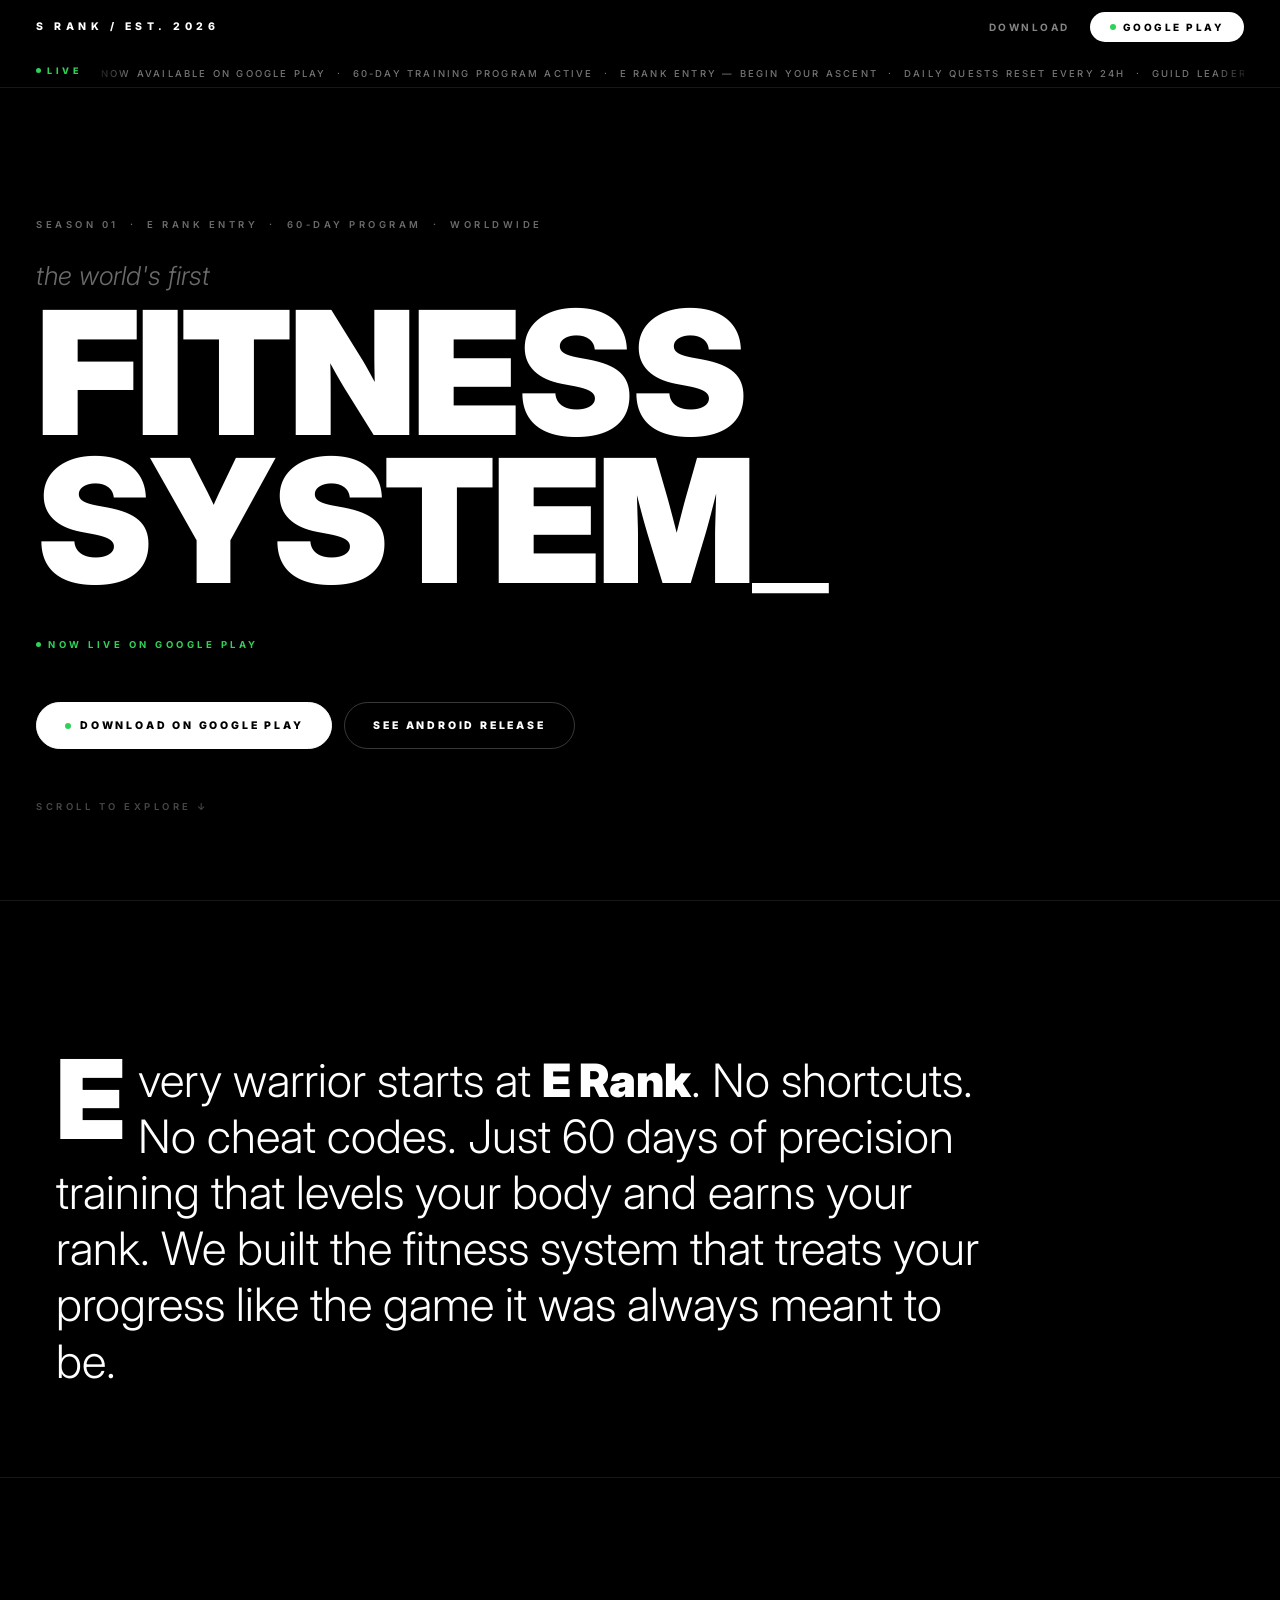
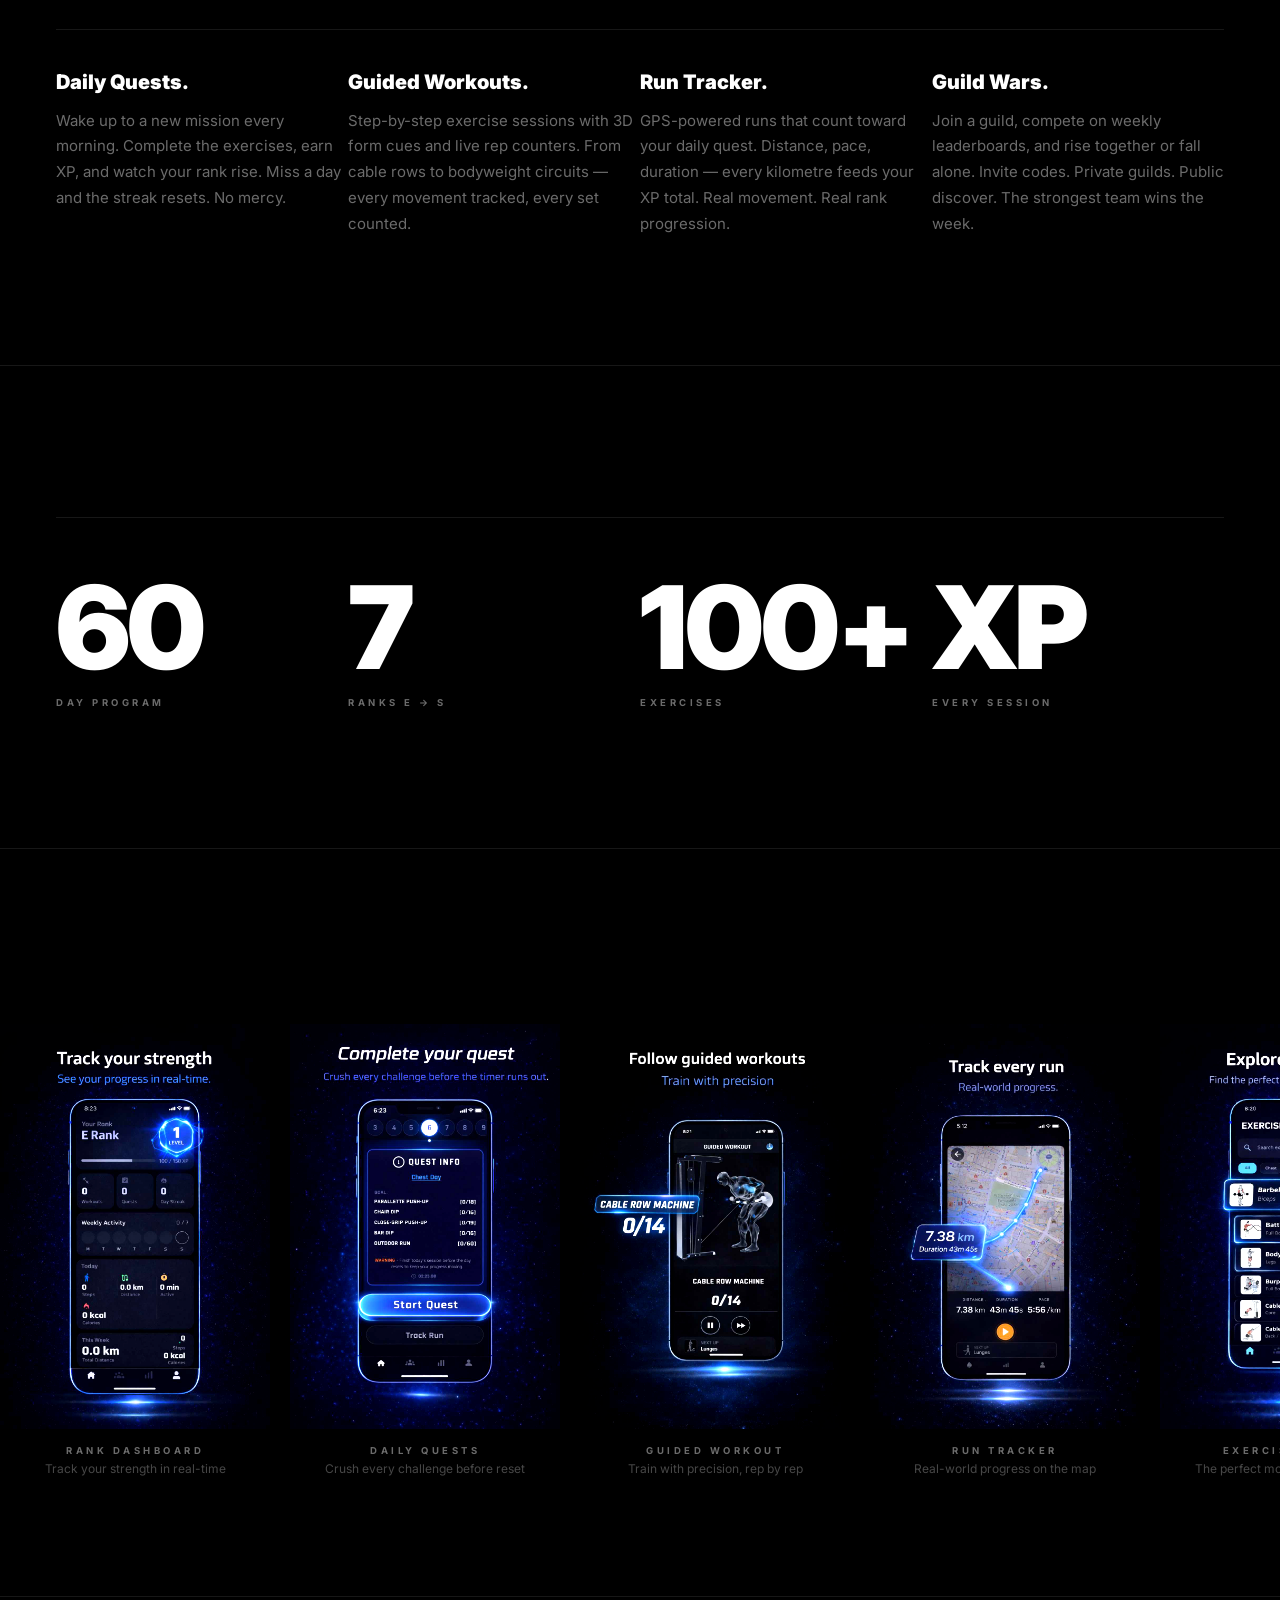
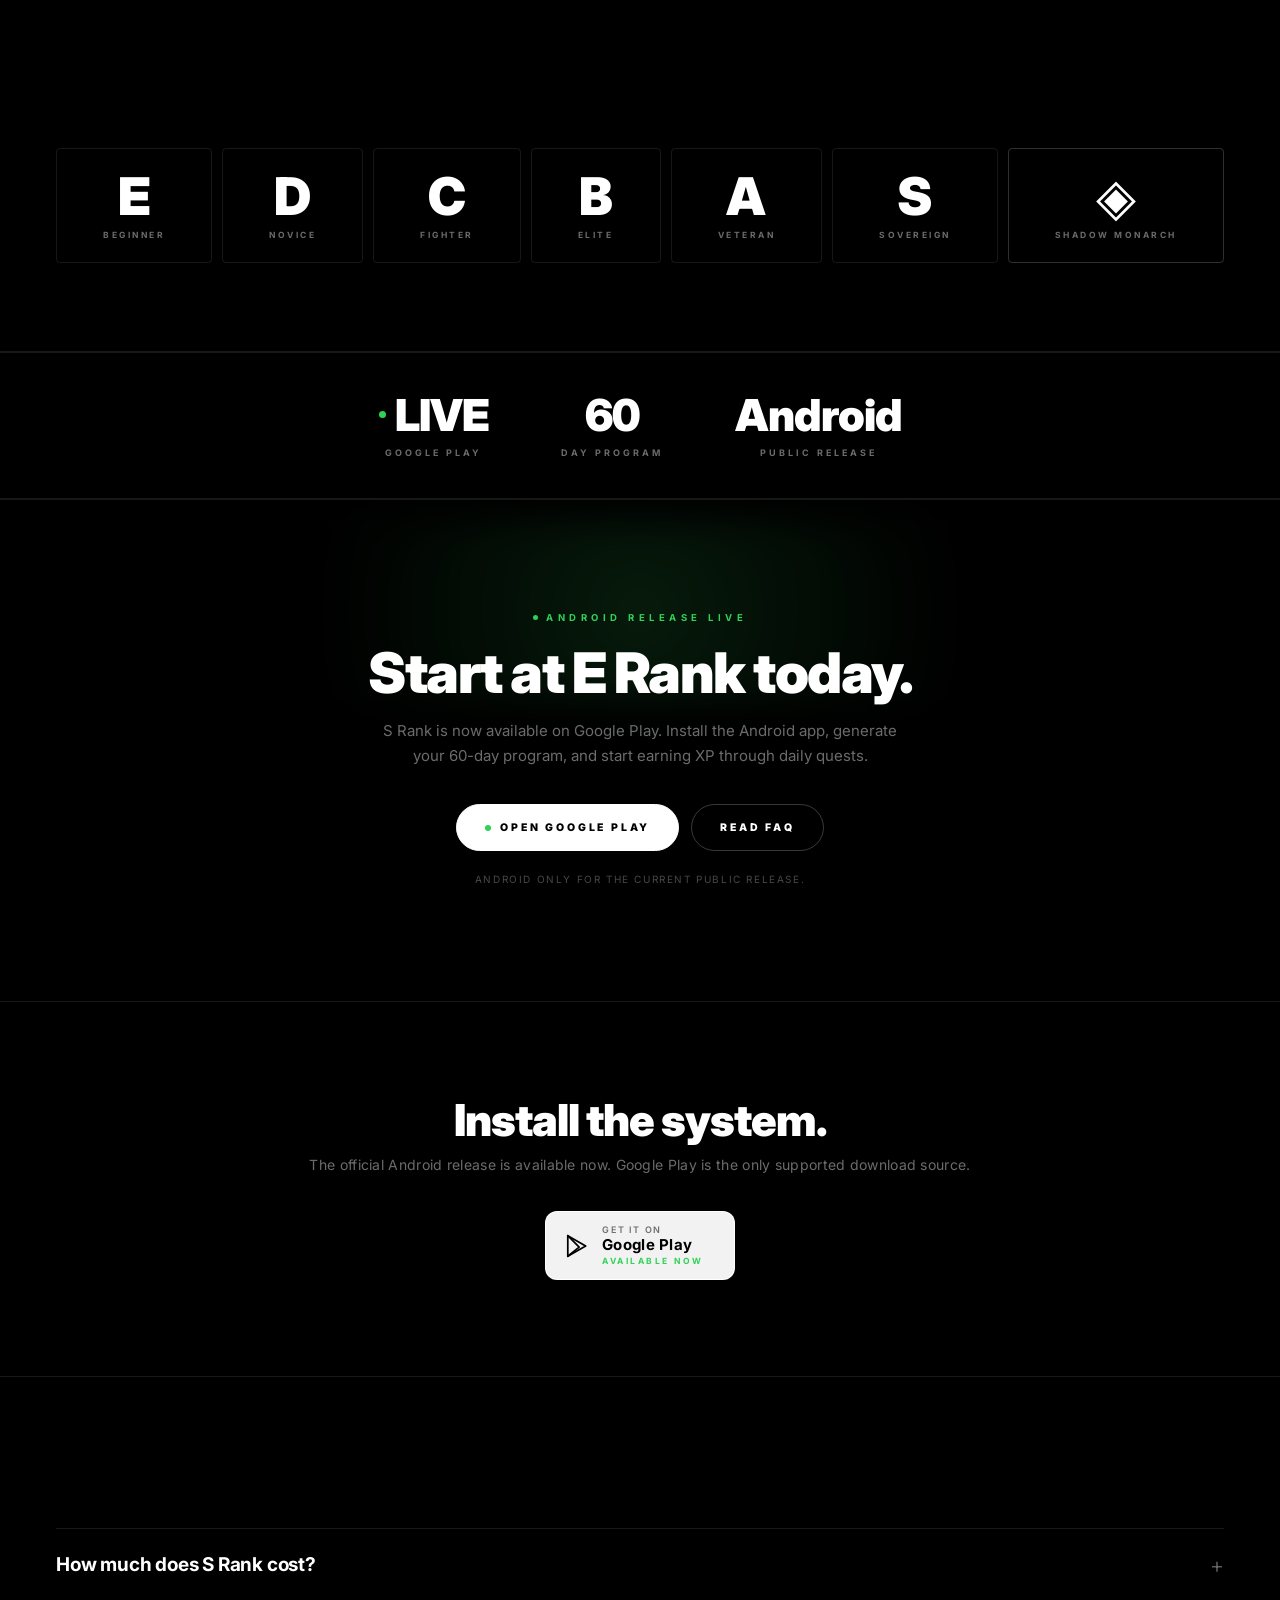
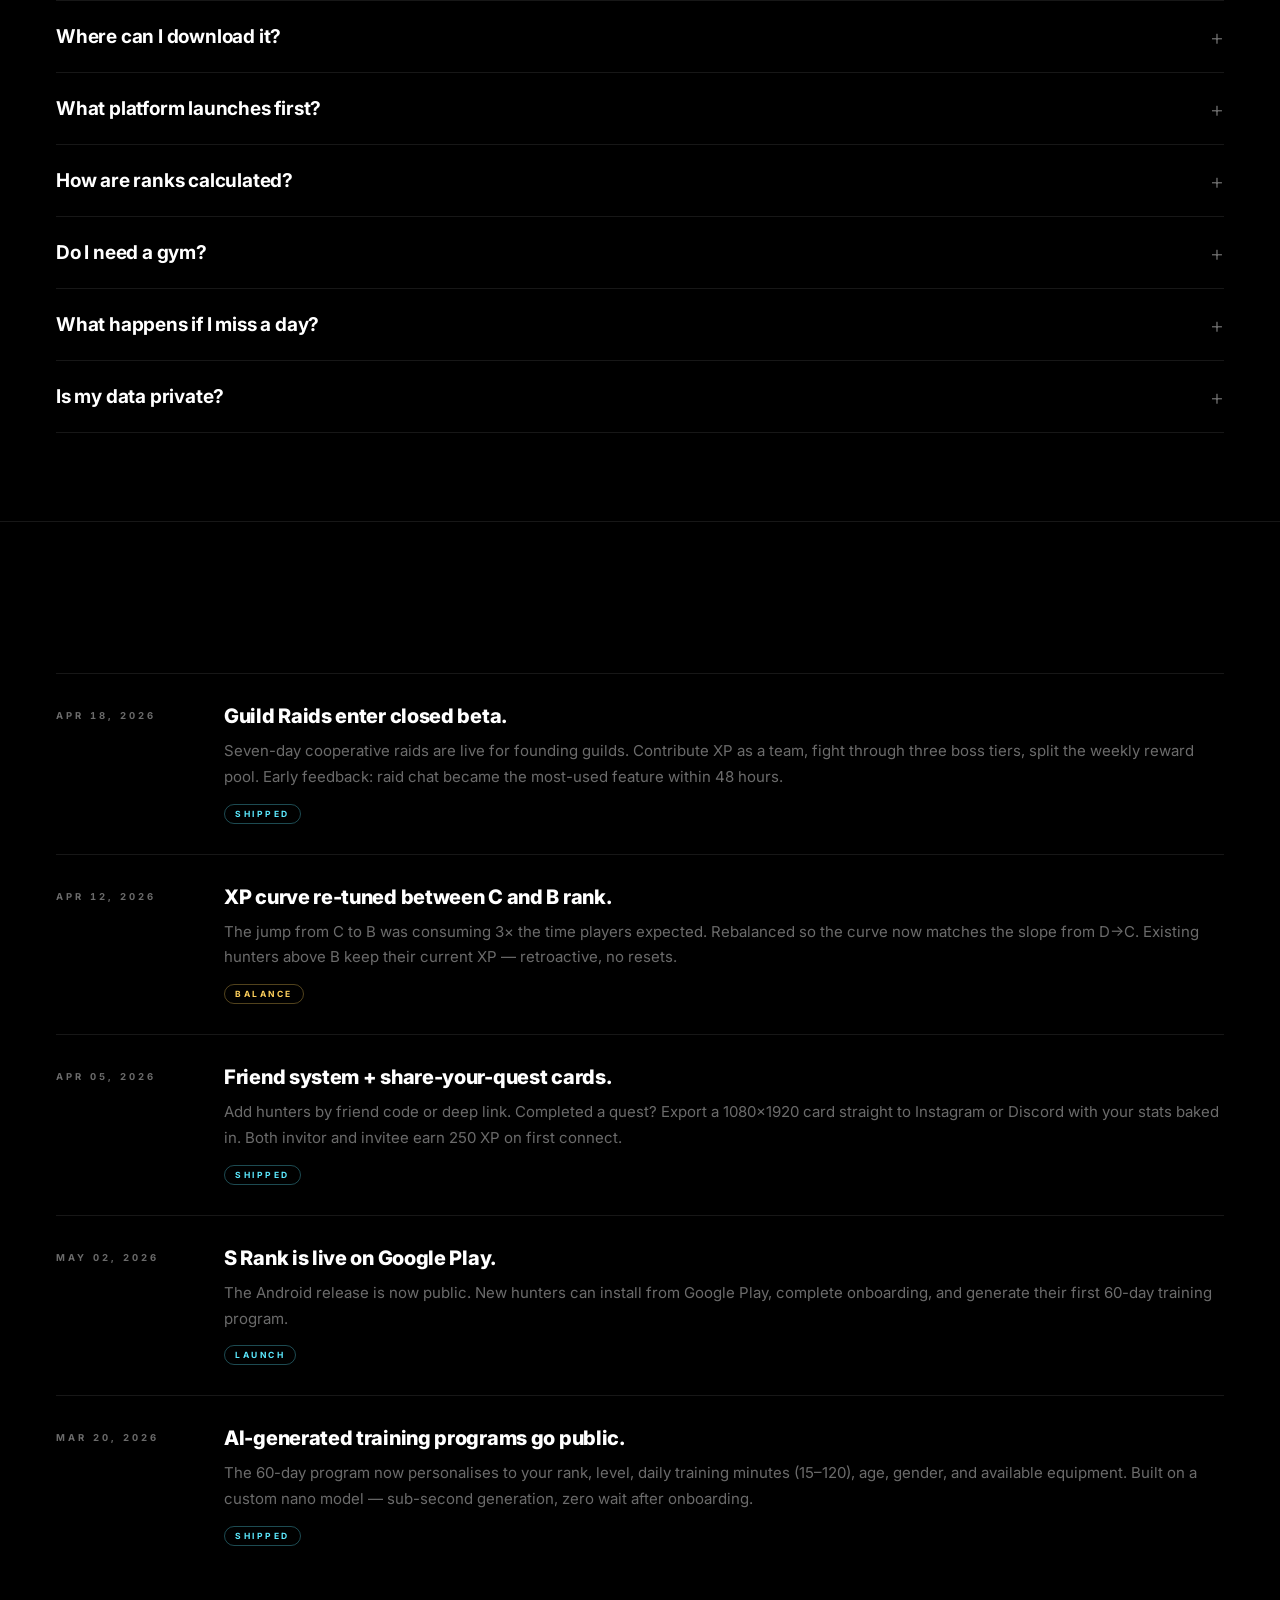
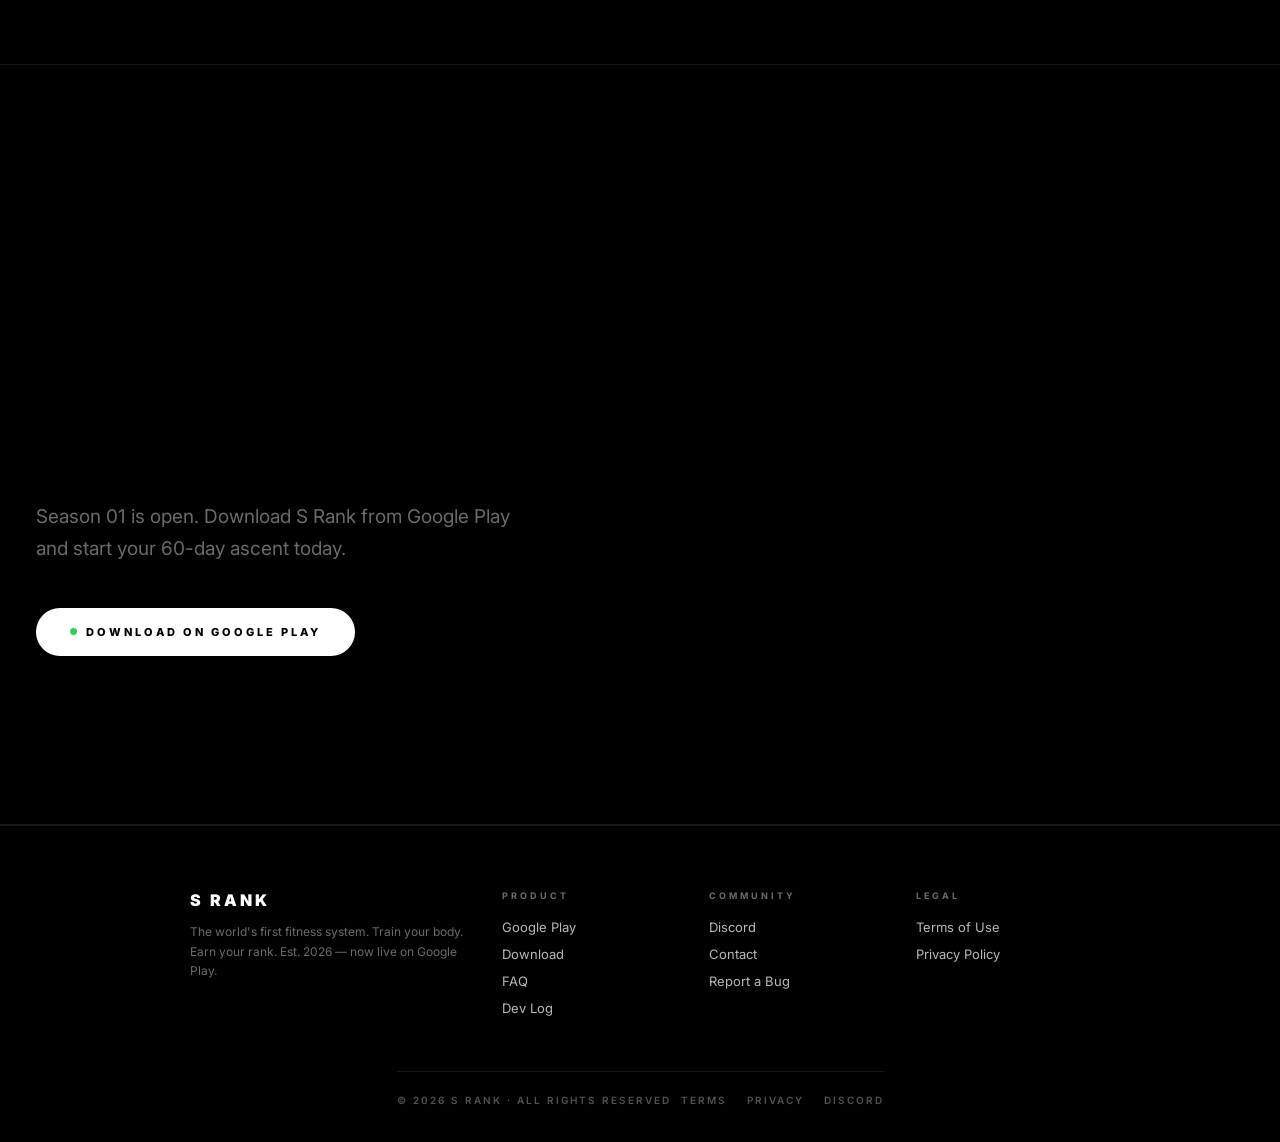
==== commit cb58f80b: "Add files via upload" ====
--- a/index.html
+++ b/index.html
@@ -1,629 +1,1083 @@
 <!DOCTYPE html>
 <html lang="en">
 <head>
-  <meta charset="UTF-8" />
-  <meta name="viewport" content="width=device-width, initial-scale=1" />
-  <title>S Rank for iOS | Waitlist</title>
-  <meta name="description" content="Join the S Rank iOS waitlist for release updates and beta access invites." />
-  <meta name="theme-color" content="#050506" />
-  <meta name="robots" content="index,follow" />
-  <link rel="canonical" href="https://srank.netlify.app/ios/" />
-
-  <meta property="og:type" content="website" />
-  <meta property="og:url" content="https://srank.netlify.app/ios/" />
-  <meta property="og:site_name" content="S Rank" />
-  <meta property="og:title" content="S Rank for iOS" />
-  <meta property="og:description" content="Join the iOS release list for S Rank beta access and launch updates." />
-  <meta property="og:image" content="https://srank.netlify.app/img/hero.jpg" />
-
-  <meta name="twitter:card" content="summary_large_image" />
-  <meta name="twitter:title" content="S Rank for iOS" />
-  <meta name="twitter:description" content="Join the iOS release list for S Rank beta access and launch updates." />
-  <meta name="twitter:image" content="https://srank.netlify.app/img/hero.jpg" />
-
-  <link rel="icon" type="image/png" href="/img/favicon.png" />
-  <link rel="apple-touch-icon" href="/img/apple-touch-icon.png" />
-
-  <style>
-    *, *::before, *::after { box-sizing: border-box; }
-
-    :root {
-      --bg: #050506;
-      --text: #f7f7f8;
-      --muted: rgba(247, 247, 248, 0.62);
-      --hairline: rgba(255, 255, 255, 0.16);
-      --glass: rgba(18, 18, 22, 0.58);
-      --glass-strong: rgba(255, 255, 255, 0.12);
-      --green: #30d158;
-      --blue: #64d2ff;
-      --amber: #ffd60a;
-    }
-
-    html {
-      min-height: 100%;
-      background: var(--bg);
-      color: var(--text);
-      font-family: -apple-system, BlinkMacSystemFont, "SF Pro Display", "SF Pro Text", "Inter", system-ui, sans-serif;
-      -webkit-font-smoothing: antialiased;
-      text-rendering: optimizeLegibility;
-    }
-
-    body {
-      min-height: 100vh;
-      margin: 0;
-      overflow-x: hidden;
-      background:
-        linear-gradient(145deg, rgba(100, 210, 255, 0.12), transparent 34%),
-        linear-gradient(315deg, rgba(48, 209, 88, 0.10), transparent 28%),
-        #050506;
-    }
-
-    body::before {
-      content: "";
-      position: fixed;
-      inset: 0;
-      z-index: -2;
-      background:
-        linear-gradient(to bottom, rgba(5, 5, 6, 0.18), rgba(5, 5, 6, 0.88)),
-        url("/img/hero.jpg") center / cover;
-      opacity: 0.42;
-    }
-
-    body::after {
-      content: "";
-      position: fixed;
-      inset: 0;
-      z-index: -1;
-      background-image:
-        linear-gradient(rgba(255, 255, 255, 0.045) 1px, transparent 1px),
-        linear-gradient(90deg, rgba(255, 255, 255, 0.035) 1px, transparent 1px);
-      background-size: 72px 72px;
-      mask-image: linear-gradient(to bottom, rgba(0, 0, 0, 0.7), transparent 76%);
-      pointer-events: none;
-    }
-
-    a {
-      color: inherit;
-      text-decoration: none;
-    }
-
-    .shell {
-      min-height: 100vh;
-      display: grid;
-      grid-template-rows: auto 1fr auto;
-      padding: 22px;
-      overflow-x: hidden;
-    }
-
-    .nav {
-      width: min(1120px, 100%);
-      height: 52px;
-      margin: 0 auto;
-      display: flex;
-      align-items: center;
-      justify-content: space-between;
-      gap: 18px;
-      color: rgba(255, 255, 255, 0.78);
-    }
-
-    .brand {
-      font-size: 12px;
-      font-weight: 700;
-      letter-spacing: 0.22em;
-      text-transform: uppercase;
-    }
-
-    .nav-actions {
-      display: flex;
-      align-items: center;
-      gap: 8px;
-      padding: 5px;
-      border: 1px solid var(--hairline);
-      border-radius: 999px;
-      background: rgba(10, 10, 12, 0.42);
-      backdrop-filter: blur(24px) saturate(1.28);
-      -webkit-backdrop-filter: blur(24px) saturate(1.28);
-    }
-
-    .nav-link {
-      min-height: 34px;
-      display: inline-flex;
-      align-items: center;
-      justify-content: center;
-      padding: 0 14px;
-      border-radius: 999px;
-      font-size: 12px;
-      font-weight: 650;
-      color: rgba(255, 255, 255, 0.74);
-      white-space: nowrap;
-    }
-
-    .nav-link.primary {
-      background: rgba(255, 255, 255, 0.92);
-      color: #050506;
-    }
-
-    .main {
-      width: min(1120px, 100%);
-      margin: 0 auto;
-      display: grid;
-      grid-template-columns: minmax(0, 1fr) minmax(320px, 430px);
-      gap: clamp(26px, 6vw, 76px);
-      align-items: center;
-      padding: clamp(52px, 10vh, 94px) 0;
-      min-width: 0;
-    }
-
-    .copy {
-      max-width: 670px;
-      min-width: 0;
-    }
-
-    .eyebrow {
-      display: inline-flex;
-      align-items: center;
-      gap: 9px;
-      margin-bottom: 22px;
-      padding: 7px 12px 7px 8px;
-      border: 1px solid rgba(255, 255, 255, 0.15);
-      border-radius: 999px;
-      background: rgba(255, 255, 255, 0.075);
-      backdrop-filter: blur(22px);
-      -webkit-backdrop-filter: blur(22px);
-      color: rgba(255, 255, 255, 0.78);
-      font-size: 12px;
-      font-weight: 650;
-      letter-spacing: 0.01em;
-    }
-
-    .status-dot {
-      width: 9px;
-      height: 9px;
-      border-radius: 50%;
-      background: var(--green);
-      box-shadow: 0 0 0 5px rgba(48, 209, 88, 0.16);
-      flex: 0 0 auto;
-    }
-
-    h1 {
-      max-width: 760px;
-      margin: 0;
-      font-size: clamp(56px, 8.5vw, 104px);
-      line-height: 0.92;
-      letter-spacing: 0;
-      font-weight: 780;
-    }
-
-    .lead {
-      max-width: 620px;
-      margin: 26px 0 0;
-      color: var(--muted);
-      font-size: clamp(18px, 2.1vw, 24px);
-      line-height: 1.42;
-      font-weight: 430;
-      overflow-wrap: break-word;
-    }
-
-    .swift-line {
-      margin-top: 30px;
-      display: flex;
-      flex-wrap: wrap;
-      gap: 8px;
-      font-family: "SF Mono", ui-monospace, Menlo, Consolas, monospace;
-      font-size: 13px;
-      line-height: 1.7;
-      color: rgba(255, 255, 255, 0.64);
-    }
-
-    .swift-line span {
-      max-width: 100%;
-      padding: 5px 9px;
-      border: 1px solid rgba(255, 255, 255, 0.12);
-      border-radius: 8px;
-      background: rgba(255, 255, 255, 0.055);
-      backdrop-filter: blur(18px);
-      -webkit-backdrop-filter: blur(18px);
-      overflow-wrap: anywhere;
-    }
-
-    .swift-line .keyword { color: var(--blue); }
-    .swift-line .type { color: var(--amber); }
-    .swift-line .value { color: var(--green); }
-
-    .panel {
-      position: relative;
-      width: 100%;
-      max-width: 100%;
-      min-width: 0;
-      border: 1px solid var(--hairline);
-      border-radius: 28px;
-      background: var(--glass);
-      box-shadow:
-        0 28px 80px rgba(0, 0, 0, 0.34),
-        inset 0 1px 0 rgba(255, 255, 255, 0.18);
-      backdrop-filter: blur(34px) saturate(1.32);
-      -webkit-backdrop-filter: blur(34px) saturate(1.32);
-      overflow: hidden;
-    }
-
-    .panel-media {
-      height: 278px;
-      display: grid;
-      place-items: end center;
-      padding: 26px 26px 0;
-      background:
-        linear-gradient(to bottom, rgba(255, 255, 255, 0.16), transparent),
-        rgba(255, 255, 255, 0.055);
-      border-bottom: 1px solid rgba(255, 255, 255, 0.12);
-    }
-
-    .phone {
-      width: min(206px, 58vw);
-      aspect-ratio: 9 / 18.7;
-      padding: 9px;
-      border-radius: 34px 34px 0 0;
-      background: linear-gradient(145deg, rgba(255, 255, 255, 0.30), rgba(255, 255, 255, 0.08));
-      box-shadow: 0 18px 60px rgba(0, 0, 0, 0.42);
-      overflow: hidden;
-    }
-
-    .phone img {
-      width: 100%;
-      height: 100%;
-      object-fit: cover;
-      object-position: top center;
-      display: block;
-      border-radius: 26px 26px 0 0;
-      background: #000;
-    }
-
-    .panel-body {
-      padding: 28px;
-    }
-
-    .panel-title {
-      margin: 0;
-      font-size: 28px;
-      line-height: 1.08;
-      font-weight: 760;
-      letter-spacing: 0;
-    }
-
-    .panel-sub {
-      margin: 9px 0 22px;
-      color: rgba(247, 247, 248, 0.62);
-      font-size: 15px;
-      line-height: 1.48;
-    }
-
-    .form {
-      display: grid;
-      gap: 12px;
-    }
-
-    .input-row {
-      display: grid;
-      grid-template-columns: 1fr auto;
-      gap: 10px;
-      padding: 8px;
-      border: 1px solid rgba(255, 255, 255, 0.16);
-      border-radius: 18px;
-      background: rgba(255, 255, 255, 0.09);
-    }
-
-    input {
-      width: 100%;
-      min-width: 0;
-      border: 0;
-      outline: 0;
-      padding: 0 8px;
-      background: transparent;
-      color: var(--text);
-      font: inherit;
-      font-size: 16px;
-      letter-spacing: 0;
-    }
-
-    input::placeholder {
-      color: rgba(255, 255, 255, 0.42);
-    }
-
-    button {
-      min-height: 44px;
-      border: 0;
-      border-radius: 13px;
-      padding: 0 18px;
-      background: rgba(255, 255, 255, 0.95);
-      color: #050506;
-      font: inherit;
-      font-size: 15px;
-      font-weight: 720;
-      cursor: pointer;
-      transition: transform 0.18s ease, opacity 0.18s ease;
-      white-space: nowrap;
-    }
-
-    button:hover { transform: translateY(-1px); }
-    button:disabled {
-      cursor: wait;
-      opacity: 0.64;
-      transform: none;
-    }
-
-    .message {
-      min-height: 21px;
-      margin: 0;
-      color: rgba(255, 255, 255, 0.62);
-      font-size: 13px;
-      line-height: 1.45;
-    }
-
-    .message[data-tone="success"] { color: var(--green); }
-    .message[data-tone="error"] { color: #ff6961; }
-
-    .meta {
-      display: grid;
-      grid-template-columns: repeat(3, 1fr);
-      gap: 1px;
-      margin-top: 24px;
-      border: 1px solid rgba(255, 255, 255, 0.12);
-      border-radius: 18px;
-      overflow: hidden;
-      background: rgba(255, 255, 255, 0.10);
-    }
-
-    .meta div {
-      min-height: 74px;
-      display: grid;
-      align-content: center;
-      gap: 5px;
-      padding: 14px;
-      background: rgba(8, 8, 10, 0.36);
-    }
-
-    .meta strong {
-      font-size: 19px;
-      line-height: 1;
-      font-weight: 750;
-    }
-
-    .meta span {
-      color: rgba(255, 255, 255, 0.52);
-      font-size: 11px;
-      font-weight: 650;
-      letter-spacing: 0.08em;
-      text-transform: uppercase;
-    }
-
-    .footer {
-      width: min(1120px, 100%);
-      margin: 0 auto;
-      display: flex;
-      align-items: center;
-      justify-content: space-between;
-      gap: 18px;
-      padding: 10px 0 4px;
-      color: rgba(255, 255, 255, 0.46);
-      font-size: 12px;
-    }
-
-    .footer a {
-      color: rgba(255, 255, 255, 0.72);
-    }
-
-    @media (max-width: 860px) {
-      .main {
-        grid-template-columns: 1fr;
-        padding-top: 44px;
-      }
-
-      .copy {
-        max-width: none;
-      }
-
-      .panel {
-        max-width: 520px;
-      }
-    }
-
-    @media (max-width: 560px) {
-      body {
-        overflow-x: hidden;
-      }
-
-      .shell {
-        padding: 16px;
-      }
-
-      .nav {
-        height: auto;
-        gap: 10px;
-      }
-
-      .brand {
-        font-size: 11px;
-        letter-spacing: 0.18em;
-      }
-
-      .nav-actions {
-        gap: 4px;
-        padding: 4px;
-        flex-shrink: 1;
-        max-width: 72vw;
-      }
-
-      .nav-link {
-        min-height: 32px;
-        padding: 0 9px;
-        font-size: 11px;
-      }
-
-      h1 {
-        font-size: clamp(44px, 14vw, 64px);
-      }
-
-      .lead {
-        font-size: 17px;
-        max-width: 100%;
-      }
-
-      .swift-line {
-        max-width: 100%;
-      }
-
-      .panel-body {
-        padding: 22px;
-      }
-
-      .input-row {
-        grid-template-columns: 1fr;
-      }
-
-      button {
-        width: 100%;
-      }
-
-      .meta {
-        grid-template-columns: 1fr;
-      }
-
-      .footer {
-        align-items: flex-start;
-        flex-direction: column;
-        padding-bottom: 8px;
-      }
-    }
-  </style>
+<meta charset="UTF-8"/>
+<meta name="viewport" content="width=device-width,initial-scale=1"/>
+<title>S Rank — The World's First Fitness System | Level Up IRL</title>
+<meta name="description" content="S Rank is the Solo Leveling-inspired fitness RPG, now available on Google Play. 60-day training program, daily quests, guilds, and 7 ranks from E to S."/>
+<meta name="keywords" content="solo leveling fitness, gamified workout app, fitness rpg, daily quest tracker, guild workout, 60-day program, rank up fitness, level up body"/>
+<meta name="author" content="S Rank"/>
+<meta name="theme-color" content="#000000"/>
+<meta name="robots" content="index,follow"/>
+<link rel="canonical" href="https://srank.netlify.app/"/>
+
+<!-- Open Graph -->
+<meta property="og:type" content="website"/>
+<meta property="og:url" content="https://srank.netlify.app/"/>
+<meta property="og:site_name" content="S Rank"/>
+<meta property="og:title" content="S Rank — The World's First Fitness System"/>
+<meta property="og:description" content="Now available on Google Play. Every warrior starts at E Rank: 60 days of precision training that levels your body and earns your rank."/>
+<meta property="og:image" content="https://srank.netlify.app/img/og-banner.jpg"/>
+<meta property="og:image:width" content="1200"/>
+<meta property="og:image:height" content="630"/>
+
+<!-- Twitter -->
+<meta name="twitter:card" content="summary_large_image"/>
+<meta name="twitter:title" content="S Rank — The World's First Fitness System"/>
+<meta name="twitter:description" content="Now available on Google Play. Solo Leveling-inspired fitness RPG with a 60-day program, daily quests, and guild wars."/>
+<meta name="twitter:image" content="https://srank.netlify.app/img/og-banner.jpg"/>
+
+<!-- Icons -->
+<link rel="icon" type="image/png" href="/img/favicon.png"/>
+<link rel="apple-touch-icon" href="/img/apple-touch-icon.png"/>
+
+<!-- Structured data -->
+<script type="application/ld+json">
+{
+  "@context":"https://schema.org",
+  "@type":"SoftwareApplication",
+  "name":"S Rank",
+  "applicationCategory":"HealthApplication",
+  "operatingSystem":"Android",
+  "description":"Solo Leveling-inspired fitness RPG with a 60-day training program, daily quests, guild wars, and 7 ranks from E to S.",
+  "url":"https://play.google.com/store/apps/details?id=com.shadowrank.shadowrank_rn&pcampaignid=web_share",
+  "downloadUrl":"https://play.google.com/store/apps/details?id=com.shadowrank.shadowrank_rn&pcampaignid=web_share",
+  "offers":{"@type":"Offer","price":"9.99","priceCurrency":"USD"}
+}
+</script>
+
+<link rel="preconnect" href="https://fonts.googleapis.com"/>
+<link rel="preconnect" href="https://fonts.gstatic.com" crossorigin/>
+<link href="https://fonts.googleapis.com/css2?family=Inter:ital,wght@0,300;0,400;0,500;0,700;0,900;1,300;1,400&display=swap" rel="stylesheet"/>
+
+<!-- Analytics · Plausible (privacy-first, no cookies) -->
+<script defer data-domain="srank.netlify.app" src="https://plausible.io/js/script.outbound-links.js"></script>
+<style>
+*,*::before,*::after{box-sizing:border-box;margin:0;padding:0}
+:root{
+  --green:#30D158;
+  --w:#fff;
+  --muted:rgba(255,255,255,0.42);
+  --dim:rgba(255,255,255,0.12);
+  --border:rgba(255,255,255,0.09);
+  --ease-out:cubic-bezier(0.16,1,0.3,1);
+  --ease-spring:cubic-bezier(0.34,1.56,0.64,1);
+}
+html{scroll-behavior:smooth}
+body{
+  background:#000;color:var(--w);
+  font-family:'Inter',system-ui,sans-serif;
+  overflow-x:hidden;
+  -webkit-font-smoothing:antialiased;
+}
+a{color:inherit;text-decoration:none}
+
+/* ══════════════════════ PROGRESS BAR */
+#prog{
+  position:fixed;top:0;left:0;height:1px;z-index:1000;
+  background:rgba(255,255,255,.55);width:0%;pointer-events:none;
+}
+
+/* ══════════════════════ NAV */
+nav{
+  position:fixed;top:0;left:0;right:0;z-index:300;
+  display:flex;align-items:center;justify-content:space-between;
+  padding:0 36px;height:54px;
+  border-bottom:1px solid transparent;
+  transition:background .3s,border-color .3s;
+}
+nav.solid{background:rgba(0,0,0,.88);backdrop-filter:blur(20px);-webkit-backdrop-filter:blur(20px);border-color:var(--border)}
+.nav-brand{font-size:10.5px;font-weight:800;letter-spacing:4.5px;text-transform:uppercase}
+.nav-actions{display:flex;align-items:center;gap:20px}
+.nav-link{
+  font-size:10px;font-weight:700;letter-spacing:2.5px;text-transform:uppercase;
+  color:rgba(255,255,255,.52);transition:color .2s;
+}
+.nav-link:hover{color:var(--w)}
+@media (max-width:520px){.nav-link{display:none}}
+.nav-cta{
+  display:flex;align-items:center;gap:7px;
+  background:var(--w);color:#000;
+  font-size:10px;font-weight:800;letter-spacing:2.5px;text-transform:uppercase;
+  padding:9px 20px;border-radius:100px;
+  transition:opacity .2s;cursor:pointer;flex-shrink:0;
+}
+.nav-cta:hover{opacity:.8}
+.dot{
+  width:6px;height:6px;border-radius:50%;background:var(--green);flex-shrink:0;
+  animation:pulse 2.1s ease infinite;
+}
+@keyframes pulse{0%,100%{box-shadow:0 0 0 0 rgba(48,209,88,.55)}55%{box-shadow:0 0 0 6px rgba(48,209,88,0)}}
+
+/* ══════════════════════ BREAKING BAR */
+.bar{
+  position:fixed;top:54px;left:0;right:0;z-index:290;
+  display:flex;align-items:center;height:34px;padding:0 36px;
+  background:rgba(0,0,0,.75);border-bottom:1px solid var(--border);
+  backdrop-filter:blur(12px);overflow:hidden;
+}
+.bar-label{
+  display:flex;align-items:center;gap:6px;
+  font-size:9px;font-weight:800;letter-spacing:3.5px;
+  color:var(--green);white-space:nowrap;flex-shrink:0;margin-right:20px;text-transform:uppercase;
+}
+.bar-label .dot{width:5px;height:5px}
+.ticker-wrap{flex:1;overflow:hidden;position:relative}
+.ticker-wrap::before,.ticker-wrap::after{
+  content:'';position:absolute;top:0;bottom:0;width:30px;z-index:1;pointer-events:none;
+}
+.ticker-wrap::before{left:0;background:linear-gradient(to right,rgba(0,0,0,.75),transparent)}
+.ticker-wrap::after{right:0;background:linear-gradient(to left,rgba(0,0,0,.75),transparent)}
+.ticker{display:inline-flex;white-space:nowrap;animation:tick 38s linear infinite}
+.ticker span{
+  font-size:9.5px;font-weight:500;letter-spacing:2.2px;
+  color:rgba(255,255,255,.46);padding-right:64px;text-transform:uppercase;
+}
+@keyframes tick{0%{transform:translateX(0)}100%{transform:translateX(-50%)}}
+
+/* ══════════════════════ HERO */
+.hero{
+  min-height:100vh;display:flex;flex-direction:column;
+  justify-content:flex-end;padding:0 36px 88px;padding-top:130px;
+}
+.hero-meta{
+  font-size:9.5px;font-weight:600;letter-spacing:3.5px;
+  color:var(--muted);text-transform:uppercase;margin-bottom:30px;
+  animation:fu .85s var(--ease-out) both;animation-delay:.1s;
+}
+.hero-thin{
+  display:block;
+  font-size:clamp(16px,2.5vw,26px);font-weight:300;font-style:italic;
+  color:var(--muted);margin-bottom:8px;
+  animation:fu .85s var(--ease-out) both;animation-delay:.22s;
+}
+/* text reveal from below — clip overflow */
+.hline{overflow:hidden;display:block}
+.hline-inner{
+  display:block;
+  font-size:clamp(66px,13.5vw,172px);
+  font-weight:900;line-height:.86;letter-spacing:-4px;
+  animation:slideUp .95s var(--ease-out) both;
+}
+.hline-inner:first-child{animation-delay:.3s}
+.hline-inner:last-child{animation-delay:.44s}
+.cursor{font-weight:300;letter-spacing:0;animation:blink 1.05s step-start infinite}
+@keyframes blink{0%,100%{opacity:1}50%{opacity:0}}
+.hero-scroll{
+  margin-top:52px;font-size:9.5px;font-weight:600;
+  letter-spacing:3.5px;color:rgba(255,255,255,.28);text-transform:uppercase;
+  animation:fu .85s var(--ease-out) both .7s, bob 3.5s ease-in-out 1.4s infinite;
+}
+.hero-actions{display:flex;gap:12px;flex-wrap:wrap;margin-top:34px;animation:fu .85s var(--ease-out) both .62s}
+.hero-btn{
+  display:inline-flex;align-items:center;gap:9px;
+  background:var(--w);color:#000;border:1px solid var(--w);
+  font-size:10.5px;font-weight:850;letter-spacing:2.8px;text-transform:uppercase;
+  padding:16px 28px;border-radius:100px;transition:transform .2s,filter .2s;
+}
+.hero-btn:hover{transform:translateY(-2px);filter:brightness(.9)}
+.hero-btn.secondary{background:transparent;color:var(--w);border-color:rgba(255,255,255,.22)}
+.hero-btn.secondary:hover{border-color:rgba(255,255,255,.45);filter:none}
+@keyframes fu{from{opacity:0;transform:translateY(20px)}to{opacity:1;transform:translateY(0)}}
+@keyframes slideUp{from{transform:translateY(105%)}to{transform:translateY(0)}}
+@keyframes bob{0%,100%{transform:translateY(0)}50%{transform:translateY(7px)}}
+
+hr.rule{border:none;border-top:1px solid var(--border)}
+
+/* ══════════════════════ LAYOUT */
+.wrap{max-width:1240px;margin:0 auto;padding:88px 36px;width:100%}
+.sec-label{
+  overflow:hidden;margin-bottom:52px;
+}
+.sec-label-inner{
+  display:block;font-size:9.5px;font-weight:700;letter-spacing:4.5px;
+  color:var(--muted);text-transform:uppercase;
+  transform:translateY(100%);opacity:0;
+  transition:transform .7s var(--ease-out),opacity .7s ease;
+}
+.sec-label-inner.in{transform:translateY(0);opacity:1}
+
+/* ══════════════════════ 01 WHO WE ARE */
+.who-wrap{overflow:hidden}
+.who-inner{
+  font-size:clamp(20px,3.8vw,46px);font-weight:300;
+  line-height:1.22;color:var(--w);max-width:940px;
+  transform:translateY(60px);opacity:0;
+  transition:transform 1.1s var(--ease-out),opacity 1.1s ease;
+}
+.who-inner.in{transform:translateY(0);opacity:1}
+.who-inner strong{font-weight:900}
+.drop::first-letter{
+  float:left;font-size:clamp(56px,9.5vw,110px);
+  font-weight:900;line-height:.72;margin-right:12px;margin-top:8px;
+}
+
+/* ══════════════════════ 02 THE SYSTEM */
+.features{display:grid;grid-template-columns:repeat(auto-fit,minmax(260px,1fr));gap:0}
+.feat{padding:40px 0;border-top:1px solid var(--border)}
+.feat-line-wrap{overflow:hidden}
+.feat-name{
+  font-size:clamp(15px,2.2vw,20px);font-weight:900;
+  margin-bottom:14px;
+  transform:translateY(100%);opacity:0;
+  transition:transform .8s var(--ease-out),opacity .8s ease;
+}
+.feat-name.in{transform:translateY(0);opacity:1}
+.feat-desc{
+  font-size:clamp(13px,1.4vw,15px);font-weight:400;
+  color:var(--muted);line-height:1.72;max-width:360px;
+  opacity:0;transform:translateY(16px);
+  transition:opacity .8s ease,transform .8s var(--ease-out);
+}
+.feat-desc.in{opacity:1;transform:translateY(0)}
+
+/* ══════════════════════ 03 THE NUMBERS */
+.nums{display:grid;grid-template-columns:repeat(4,1fr);gap:0}
+@media(max-width:580px){.nums{grid-template-columns:repeat(2,1fr)}}
+.num-item{padding:52px 0;border-top:1px solid var(--border)}
+.num-big-wrap{overflow:hidden}
+.num-big{
+  font-size:clamp(48px,9vw,118px);font-weight:900;
+  line-height:1;letter-spacing:-3px;
+  transform:translateY(105%);
+  transition:transform .9s var(--ease-out);
+}
+.num-big.in{transform:translateY(0)}
+.num-tag{
+  margin-top:12px;font-size:9.5px;font-weight:700;
+  letter-spacing:3.5px;color:var(--muted);text-transform:uppercase;
+  opacity:0;transform:translateY(10px);
+  transition:opacity .7s ease .15s,transform .7s var(--ease-out) .15s;
+}
+.num-tag.in{opacity:1;transform:translateY(0)}
+
+/* ══════════════════════ 04 PHONES */
+.phones-sec{padding:88px 0;overflow:hidden;background:#000}
+.phones-head{padding:0 36px;margin-bottom:56px}
+.phones-row{
+  display:flex;gap:20px;
+  padding:20px 36px 32px;
+  overflow-x:auto;scroll-snap-type:x mandatory;
+  scrollbar-width:none;-ms-overflow-style:none;
+  cursor:grab;user-select:none;
+  /* explicit black bg so screen blend works */
+  background:#000;
+}
+.phones-row::-webkit-scrollbar{display:none}
+.ph-card{
+  flex:0 0 auto;width:clamp(180px,25vw,270px);
+  scroll-snap-align:start;
+  display:flex;flex-direction:column;align-items:center;
+  opacity:0;transform:translateY(70px) scale(.93);
+  filter:blur(10px);
+  transition:opacity 1s var(--ease-out),transform 1s var(--ease-out),filter .9s ease;
+}
+.ph-card.in{opacity:1;transform:translateY(0) scale(1);filter:blur(0)}
+/* Screen blend removes the dark starfield — only glowing phone stays */
+.ph-img{
+  width:100%;display:block;
+  mix-blend-mode:screen;
+  filter:brightness(1.1) contrast(1.05) saturate(1.1);
+  transition:transform .55s var(--ease-out),filter .4s ease;
+  border-radius:0;
+}
+.ph-card:hover .ph-img{
+  transform:scale(1.05) translateY(-10px);
+  filter:brightness(1.25) contrast(1.08) saturate(1.2);
+}
+.ph-label{
+  margin-top:16px;font-size:9.5px;font-weight:700;
+  letter-spacing:3.5px;color:var(--muted);
+  text-transform:uppercase;text-align:center;
+}
+.ph-sub{
+  margin-top:5px;font-size:12px;font-weight:400;
+  color:rgba(255,255,255,.28);text-align:center;
+}
+
+/* ══════════════════════ 05 RANKS */
+.ranks-row{display:flex;gap:10px;flex-wrap:wrap}
+.rank-card{
+  flex:1 1 auto;min-width:88px;padding:22px 14px;
+  border:1px solid var(--border);border-radius:4px;text-align:center;
+  opacity:0;transform:translateY(40px) scale(.9);
+  transition:opacity .6s var(--ease-spring),transform .6s var(--ease-spring),
+             border-color .3s,background .3s;
+}
+.rank-card.in{opacity:1;transform:translateY(0) scale(1)}
+.rank-card:hover{border-color:rgba(255,255,255,.38);background:rgba(255,255,255,.04)}
+.rank-card.monarch{border-color:rgba(255,255,255,.18)}
+.rank-card.monarch:hover{border-color:rgba(255,255,255,.6);background:rgba(255,255,255,.06)}
+.rk-letter{font-size:clamp(26px,5vw,52px);font-weight:900;line-height:1}
+.rk-name{
+  margin-top:7px;font-size:8.5px;font-weight:700;
+  letter-spacing:2.5px;color:var(--muted);text-transform:uppercase;
+}
+
+/* ══════════════════════ LAUNCH CTA */
+.launch-sec{padding:104px 36px 116px;border-top:1px solid var(--border);position:relative;overflow:hidden}
+.launch-sec::before{
+  content:'';position:absolute;inset:20px 12vw auto;height:180px;
+  background:radial-gradient(circle,rgba(48,209,88,.13),transparent 64%);
+  pointer-events:none;filter:blur(18px);
+}
+.launch-wrap{max-width:780px;margin:0 auto;text-align:center;position:relative}
+.launch-kicker{
+  font-size:9.5px;font-weight:700;letter-spacing:4.5px;color:var(--green);
+  text-transform:uppercase;margin-bottom:22px;
+  display:inline-flex;align-items:center;gap:8px;
+}
+.launch-kicker .dot{width:5px;height:5px}
+.launch-head{
+  font-size:clamp(32px,5.5vw,56px);font-weight:900;line-height:1;
+  letter-spacing:-1.5px;margin-bottom:18px;
+}
+.launch-sub{
+  font-size:clamp(13px,1.5vw,15px);font-weight:400;color:var(--muted);
+  line-height:1.65;max-width:520px;margin:0 auto 36px;
+}
+.launch-actions{display:flex;justify-content:center;gap:12px;flex-wrap:wrap}
+.launch-note{
+  margin-top:22px;font-size:10px;color:rgba(255,255,255,.28);
+  letter-spacing:1.6px;text-transform:uppercase;
+}
+
+/* ══════════════════════ DOWNLOAD */
+.dl-sec{padding:96px 36px;border-top:1px solid var(--border);text-align:center}
+.dl-head{
+  font-size:clamp(28px,4.5vw,44px);font-weight:900;line-height:1;
+  letter-spacing:-1px;margin-bottom:14px;
+}
+.dl-sub{
+  font-size:clamp(12px,1.4vw,14px);color:var(--muted);margin-bottom:38px;
+  letter-spacing:.3px;
+}
+.dl-badges{display:flex;gap:14px;justify-content:center;flex-wrap:wrap}
+.dl-badge{
+  display:inline-flex;align-items:center;gap:12px;
+  padding:13px 22px 13px 18px;border-radius:12px;
+  background:rgba(255,255,255,.05);border:1px solid var(--border);
+  transition:background .2s,border-color .2s,transform .2s;
+  min-width:190px;
+}
+.dl-badge.primary{background:rgba(255,255,255,.95);color:#000;border-color:rgba(255,255,255,.95)}
+.dl-badge:hover{background:rgba(255,255,255,.08);border-color:rgba(255,255,255,.22);transform:translateY(-2px)}
+.dl-badge.primary:hover{background:#fff;border-color:#fff}
+.dl-badge svg{width:26px;height:26px;flex-shrink:0}
+.dl-badge-text{text-align:left;line-height:1.1}
+.dl-badge-line1{
+  font-size:9px;font-weight:600;letter-spacing:1.8px;
+  color:rgba(255,255,255,.52);text-transform:uppercase;
+}
+.dl-badge.primary .dl-badge-line1{color:rgba(0,0,0,.54)}
+.dl-badge-line2{
+  font-size:15px;font-weight:700;color:var(--w);margin-top:2px;letter-spacing:.3px;
+}
+.dl-badge.primary .dl-badge-line2{color:#000}
+.dl-live{
+  font-size:8.5px;font-weight:700;letter-spacing:2.5px;
+  color:var(--green);text-transform:uppercase;margin-top:3px;
+}
+
+/* ══════════════════════ COUNTDOWN (in hero) */
+.hc-meta{
+  font-size:9.5px;font-weight:700;letter-spacing:3.5px;
+  color:var(--green);text-transform:uppercase;
+  display:inline-flex;align-items:center;gap:7px;
+  margin-bottom:18px;
+  animation:fu .85s var(--ease-out) both .4s;
+}
+.hc-meta .dot{width:5px;height:5px}
+.hero-countdown{
+  display:flex;gap:clamp(16px,3vw,30px);align-items:flex-end;
+  margin-top:28px;
+  animation:fu .85s var(--ease-out) both .58s;
+}
+.hc-cell{display:flex;flex-direction:column;align-items:flex-start}
+.hc-num{
+  font-size:clamp(30px,4.4vw,48px);font-weight:900;
+  line-height:1;letter-spacing:-1.2px;font-variant-numeric:tabular-nums;
+}
+.hc-lbl{
+  margin-top:8px;font-size:8.5px;font-weight:700;letter-spacing:2.5px;
+  color:var(--muted);text-transform:uppercase;
+}
+.hc-sep{
+  font-size:clamp(26px,3.6vw,40px);font-weight:300;
+  color:rgba(255,255,255,.18);line-height:1;padding-bottom:22px;
+}
+
+/* ══════════════════════ SOCIAL PROOF STRIP */
+.proof-strip{
+  padding:40px 36px;border-top:1px solid var(--border);border-bottom:1px solid var(--border);
+  display:flex;justify-content:center;gap:clamp(28px,6vw,72px);flex-wrap:wrap;
+}
+.proof-item{display:flex;flex-direction:column;align-items:center;min-width:88px}
+.proof-num{
+  font-size:clamp(30px,4.2vw,44px);font-weight:900;letter-spacing:-1px;line-height:1;
+  font-variant-numeric:tabular-nums;display:inline-flex;align-items:center;gap:9px;
+}
+.proof-num .dot{width:7px;height:7px}
+.proof-lbl{
+  margin-top:10px;font-size:9px;font-weight:700;letter-spacing:3px;
+  color:var(--muted);text-transform:uppercase;text-align:center;
+}
+@media(max-width:720px){.proof-strip{padding:32px 20px}}
+
+/* ══════════════════════ FAQ */
+.faq-list{border-top:1px solid var(--border);margin-top:8px}
+.faq{border-bottom:1px solid var(--border)}
+.faq-q{
+  display:flex;justify-content:space-between;align-items:center;
+  padding:24px 0;font-size:clamp(15px,1.8vw,19px);font-weight:700;
+  cursor:pointer;user-select:none;background:none;border:none;color:var(--w);
+  font-family:inherit;width:100%;text-align:left;letter-spacing:-.2px;
+  transition:opacity .2s;
+}
+.faq-q:hover{opacity:.78}
+.faq-toggle{
+  font-size:22px;font-weight:300;color:var(--muted);
+  transition:transform .35s var(--ease-out),color .2s;
+  flex-shrink:0;margin-left:18px;line-height:1;
+}
+.faq.open .faq-toggle{transform:rotate(45deg);color:var(--w)}
+.faq-a{
+  max-height:0;overflow:hidden;
+  transition:max-height .45s var(--ease-out);
+}
+.faq.open .faq-a{max-height:340px}
+.faq-a p{
+  font-size:clamp(13px,1.4vw,15px);font-weight:400;color:var(--muted);
+  line-height:1.72;padding:0 0 26px;max-width:740px;
+}
+
+/* ══════════════════════ DEV LOG */
+.log-list{display:flex;flex-direction:column;margin-top:8px}
+.log-item{
+  padding:30px 0;border-top:1px solid var(--border);
+  display:grid;grid-template-columns:140px 1fr;gap:28px;
+  opacity:0;transform:translateY(26px);
+  transition:opacity .8s ease,transform .8s var(--ease-out);
+}
+.log-item.in{opacity:1;transform:translateY(0)}
+@media(max-width:640px){.log-item{grid-template-columns:1fr;gap:8px}}
+.log-date{
+  font-size:9.5px;font-weight:700;letter-spacing:3px;
+  color:var(--muted);text-transform:uppercase;padding-top:6px;
+  font-variant-numeric:tabular-nums;
+}
+.log-title{
+  font-size:clamp(15px,1.9vw,20px);font-weight:800;margin-bottom:10px;letter-spacing:-.3px;
+}
+.log-text{
+  font-size:clamp(13px,1.4vw,15px);color:var(--muted);line-height:1.72;
+}
+.log-tag{
+  display:inline-block;margin-top:14px;
+  font-size:8.5px;font-weight:700;letter-spacing:2.5px;
+  color:var(--green);text-transform:uppercase;padding:4px 10px;
+  border:1px solid rgba(48,209,88,.32);border-radius:100px;
+}
+.log-tag.ship{color:#5CEAFF;border-color:rgba(92,234,255,.32)}
+.log-tag.tune{color:#FFD15C;border-color:rgba(255,209,92,.32)}
+
+/* ══════════════════════ BIG FOOTER */
+.footer-big{padding:64px 36px 36px;border-top:1px solid var(--border)}
+.footer-big-wrap{
+  display:grid;grid-template-columns:1.6fr 1fr 1fr 1fr;gap:32px;
+  max-width:1240px;margin:0 auto;
+}
+.fb-brand{font-size:16px;font-weight:900;letter-spacing:3px;text-transform:uppercase;margin-bottom:12px}
+.fb-tag{font-size:12px;color:var(--muted);line-height:1.65;max-width:280px}
+.fb-col-head{
+  font-size:9px;font-weight:700;letter-spacing:3px;
+  color:rgba(255,255,255,.42);text-transform:uppercase;margin-bottom:18px;
+}
+.fb-col a{
+  display:block;font-size:13px;color:rgba(255,255,255,.72);
+  margin-bottom:11px;transition:color .2s;
+}
+.fb-col a:hover{color:var(--w)}
+.footer-bot{
+  max-width:1240px;margin:28px auto 0;padding-top:22px;
+  border-top:1px solid var(--border);
+  display:flex;justify-content:space-between;flex-wrap:wrap;gap:10px;
+}
+.fb-cr{font-size:10px;font-weight:600;letter-spacing:2px;color:rgba(255,255,255,.32);text-transform:uppercase}
+.fb-bot-links{display:flex;gap:20px}
+.fb-bot-links a{
+  font-size:10px;font-weight:600;letter-spacing:2px;
+  color:rgba(255,255,255,.32);text-transform:uppercase;transition:color .2s;
+}
+.fb-bot-links a:hover{color:var(--w)}
+@media(max-width:720px){
+  .footer-big{padding:48px 20px 28px}
+  .footer-big-wrap{grid-template-columns:1fr 1fr;gap:36px 20px}
+  .fb-brand-col{grid-column:1/-1}
+}
+
+/* ══════════════════════ CLOSE */
+.close-sec{padding:128px 36px 168px}
+.close-line{overflow:hidden;display:block}
+.close-inner{
+  display:block;
+  font-size:clamp(48px,11.5vw,155px);
+  font-weight:900;line-height:.87;letter-spacing:-3px;
+  transform:translateY(105%);
+  transition:transform 1.1s var(--ease-out);
+}
+.close-inner.in{transform:translateY(0)}
+.close-inner.ghost{color:rgba(255,255,255,.14)}
+.cl-sub{
+  margin-top:52px;font-size:clamp(14px,1.8vw,19px);
+  font-weight:400;color:var(--muted);max-width:480px;line-height:1.65;
+  opacity:0;transform:translateY(20px);
+  transition:opacity .9s ease,transform .9s var(--ease-out);
+}
+.cl-sub.in{opacity:1;transform:translateY(0)}
+.cl-btn{
+  display:inline-flex;align-items:center;gap:9px;
+  margin-top:44px;background:var(--w);color:#000;
+  font-size:11px;font-weight:800;letter-spacing:3px;text-transform:uppercase;
+  padding:17px 34px;border-radius:100px;cursor:pointer;
+  opacity:0;transform:translateY(20px);
+  transition:opacity .7s ease,transform .7s var(--ease-out),filter .2s;
+}
+.cl-btn.in{opacity:1;transform:translateY(0)}
+.cl-btn:hover{filter:brightness(.88)}
+.cl-btn .dot{width:7px;height:7px}
+
+/* ══════════════════════ FOOTER */
+footer{
+  padding:38px 36px;border-top:1px solid var(--border);
+  display:flex;justify-content:space-between;align-items:center;
+  flex-wrap:wrap;gap:16px;
+}
+.ft-brand{font-size:9.5px;font-weight:800;letter-spacing:4px;color:rgba(255,255,255,.28);text-transform:uppercase}
+.ft-links{display:flex;gap:24px}
+.ft-links a{
+  font-size:9.5px;font-weight:600;letter-spacing:2.5px;
+  color:rgba(255,255,255,.28);text-transform:uppercase;
+  transition:color .2s;
+}
+.ft-links a:hover{color:var(--w)}
+
+/* ══════════════════════ RESPONSIVE */
+@media(max-width:720px){
+  nav,.bar{padding:0 20px}
+  .hero{padding:0 20px 68px;padding-top:122px}
+  .wrap{padding-left:20px;padding-right:20px}
+  .phones-head,.phones-row{padding-left:20px;padding-right:20px}
+  .close-sec{padding:80px 20px 120px}
+  footer{padding:30px 20px}
+}
+</style>
 </head>
 <body>
-  <div class="shell">
-    <header class="nav" aria-label="S Rank iOS navigation">
-      <a class="brand" href="/">S Rank</a>
-      <div class="nav-actions">
-        <a class="nav-link" href="/">Home</a>
-        <a class="nav-link primary" href="#waitlist">iOS Waitlist</a>
+
+<div id="prog"></div>
+
+<!-- NAV -->
+<nav id="nav">
+  <div class="nav-brand">S Rank / Est. 2026</div>
+  <div class="nav-actions">
+    <a href="#download" class="nav-link">Download</a>
+    <a href="https://play.google.com/store/apps/details?id=com.shadowrank.shadowrank_rn&pcampaignid=web_share" class="nav-cta" target="_blank" rel="noopener">
+      <span class="dot"></span>Google Play
+    </a>
+  </div>
+</nav>
+
+<!-- BREAKING BAR -->
+<div class="bar">
+  <div class="bar-label"><span class="dot"></span>Live</div>
+  <div class="ticker-wrap">
+    <div class="ticker">
+      <span>Now available on Google Play &nbsp;·&nbsp; 60-Day Training Program Active &nbsp;·&nbsp; E Rank Entry — Begin Your Ascent &nbsp;·&nbsp; Daily Quests Reset Every 24h &nbsp;·&nbsp; Guild Leaderboard Live &nbsp;·&nbsp; Android Release Live &nbsp;·&nbsp;</span>
+      <span>Now available on Google Play &nbsp;·&nbsp; 60-Day Training Program Active &nbsp;·&nbsp; E Rank Entry — Begin Your Ascent &nbsp;·&nbsp; Daily Quests Reset Every 24h &nbsp;·&nbsp; Guild Leaderboard Live &nbsp;·&nbsp; Android Release Live &nbsp;·&nbsp;</span>
+    </div>
+  </div>
+</div>
+
+<!-- ════════════════════════════════════ HERO -->
+<section class="hero">
+  <div class="hero-meta">Season 01 &nbsp;·&nbsp; E Rank Entry &nbsp;·&nbsp; 60-Day Program &nbsp;·&nbsp; Worldwide</div>
+  <h1>
+    <span class="hero-thin">the world's first</span>
+    <span class="hline"><span class="hline-inner">FITNESS</span></span>
+    <span class="hline"><span class="hline-inner">SYSTEM<span class="cursor">_</span></span></span>
+  </h1>
+
+  <div class="hc-meta" style="margin-top:44px"><span class="dot"></span>Now live on Google Play</div>
+  <div class="hero-actions" aria-label="Download S Rank">
+    <a class="hero-btn" href="https://play.google.com/store/apps/details?id=com.shadowrank.shadowrank_rn&pcampaignid=web_share" target="_blank" rel="noopener">
+      <span class="dot"></span>Download on Google Play
+    </a>
+    <a class="hero-btn secondary" href="#download">See Android Release</a>
+  </div>
+
+  <div class="hero-scroll">Scroll to explore ↓</div>
+</section>
+
+<hr class="rule"/>
+
+<!-- ════════════════════════════════════ 01 WHO WE ARE -->
+<div class="wrap">
+  <div class="sec-label"><span class="sec-label-inner">01 / Who We Are</span></div>
+  <div class="who-wrap">
+    <p class="who-inner drop">
+      Every warrior starts at <strong>E Rank</strong>. No shortcuts. No cheat codes.
+      Just 60 days of precision training that levels your body and earns your rank.
+      We built the fitness system that treats your progress like the game
+      it was always meant to be.
+    </p>
+  </div>
+</div>
+
+<hr class="rule"/>
+
+<!-- ════════════════════════════════════ 02 THE SYSTEM -->
+<div class="wrap">
+  <div class="sec-label"><span class="sec-label-inner">02 / The System</span></div>
+  <div class="features">
+    <div class="feat">
+      <div class="feat-line-wrap"><div class="feat-name">Daily Quests.</div></div>
+      <p class="feat-desc">Wake up to a new mission every morning. Complete the exercises, earn XP, and watch your rank rise. Miss a day and the streak resets. No mercy.</p>
+    </div>
+    <div class="feat">
+      <div class="feat-line-wrap"><div class="feat-name">Guided Workouts.</div></div>
+      <p class="feat-desc">Step-by-step exercise sessions with 3D form cues and live rep counters. From cable rows to bodyweight circuits — every movement tracked, every set counted.</p>
+    </div>
+    <div class="feat">
+      <div class="feat-line-wrap"><div class="feat-name">Run Tracker.</div></div>
+      <p class="feat-desc">GPS-powered runs that count toward your daily quest. Distance, pace, duration — every kilometre feeds your XP total. Real movement. Real rank progression.</p>
+    </div>
+    <div class="feat">
+      <div class="feat-line-wrap"><div class="feat-name">Guild Wars.</div></div>
+      <p class="feat-desc">Join a guild, compete on weekly leaderboards, and rise together or fall alone. Invite codes. Private guilds. Public discover. The strongest team wins the week.</p>
+    </div>
+  </div>
+</div>
+
+<hr class="rule"/>
+
+<!-- ════════════════════════════════════ 03 THE NUMBERS -->
+<div class="wrap">
+  <div class="sec-label"><span class="sec-label-inner">03 / The Numbers</span></div>
+  <div class="nums">
+    <div class="num-item">
+      <div class="num-big-wrap"><div class="num-big" data-count="60">60</div></div>
+      <div class="num-tag">Day Program</div>
+    </div>
+    <div class="num-item">
+      <div class="num-big-wrap"><div class="num-big" data-count="7">7</div></div>
+      <div class="num-tag">Ranks E → S</div>
+    </div>
+    <div class="num-item">
+      <div class="num-big-wrap"><div class="num-big" data-count="100" data-suffix="+">100+</div></div>
+      <div class="num-tag">Exercises</div>
+    </div>
+    <div class="num-item">
+      <div class="num-big-wrap"><div class="num-big">XP</div></div>
+      <div class="num-tag">Every Session</div>
+    </div>
+  </div>
+</div>
+
+<hr class="rule"/>
+
+<!-- ════════════════════════════════════ 04 IN YOUR HANDS -->
+<div class="phones-sec">
+  <div class="phones-head">
+    <div class="sec-label"><span class="sec-label-inner">04 / In Your Hands</span></div>
+  </div>
+  <div class="phones-row" id="phonesRow">
+    <div class="ph-card">
+      <img src="[data-uri]"    class="ph-img" alt="Rank Dashboard"    draggable="false"/>
+      <div class="ph-label">Rank Dashboard</div>
+      <div class="ph-sub">Track your strength in real-time</div>
+    </div>
+    <div class="ph-card">
+      <img src="[data-uri]"    class="ph-img" alt="Daily Quests"      draggable="false"/>
+      <div class="ph-label">Daily Quests</div>
+      <div class="ph-sub">Crush every challenge before reset</div>
+    </div>
+    <div class="ph-card">
+      <img src="[data-uri]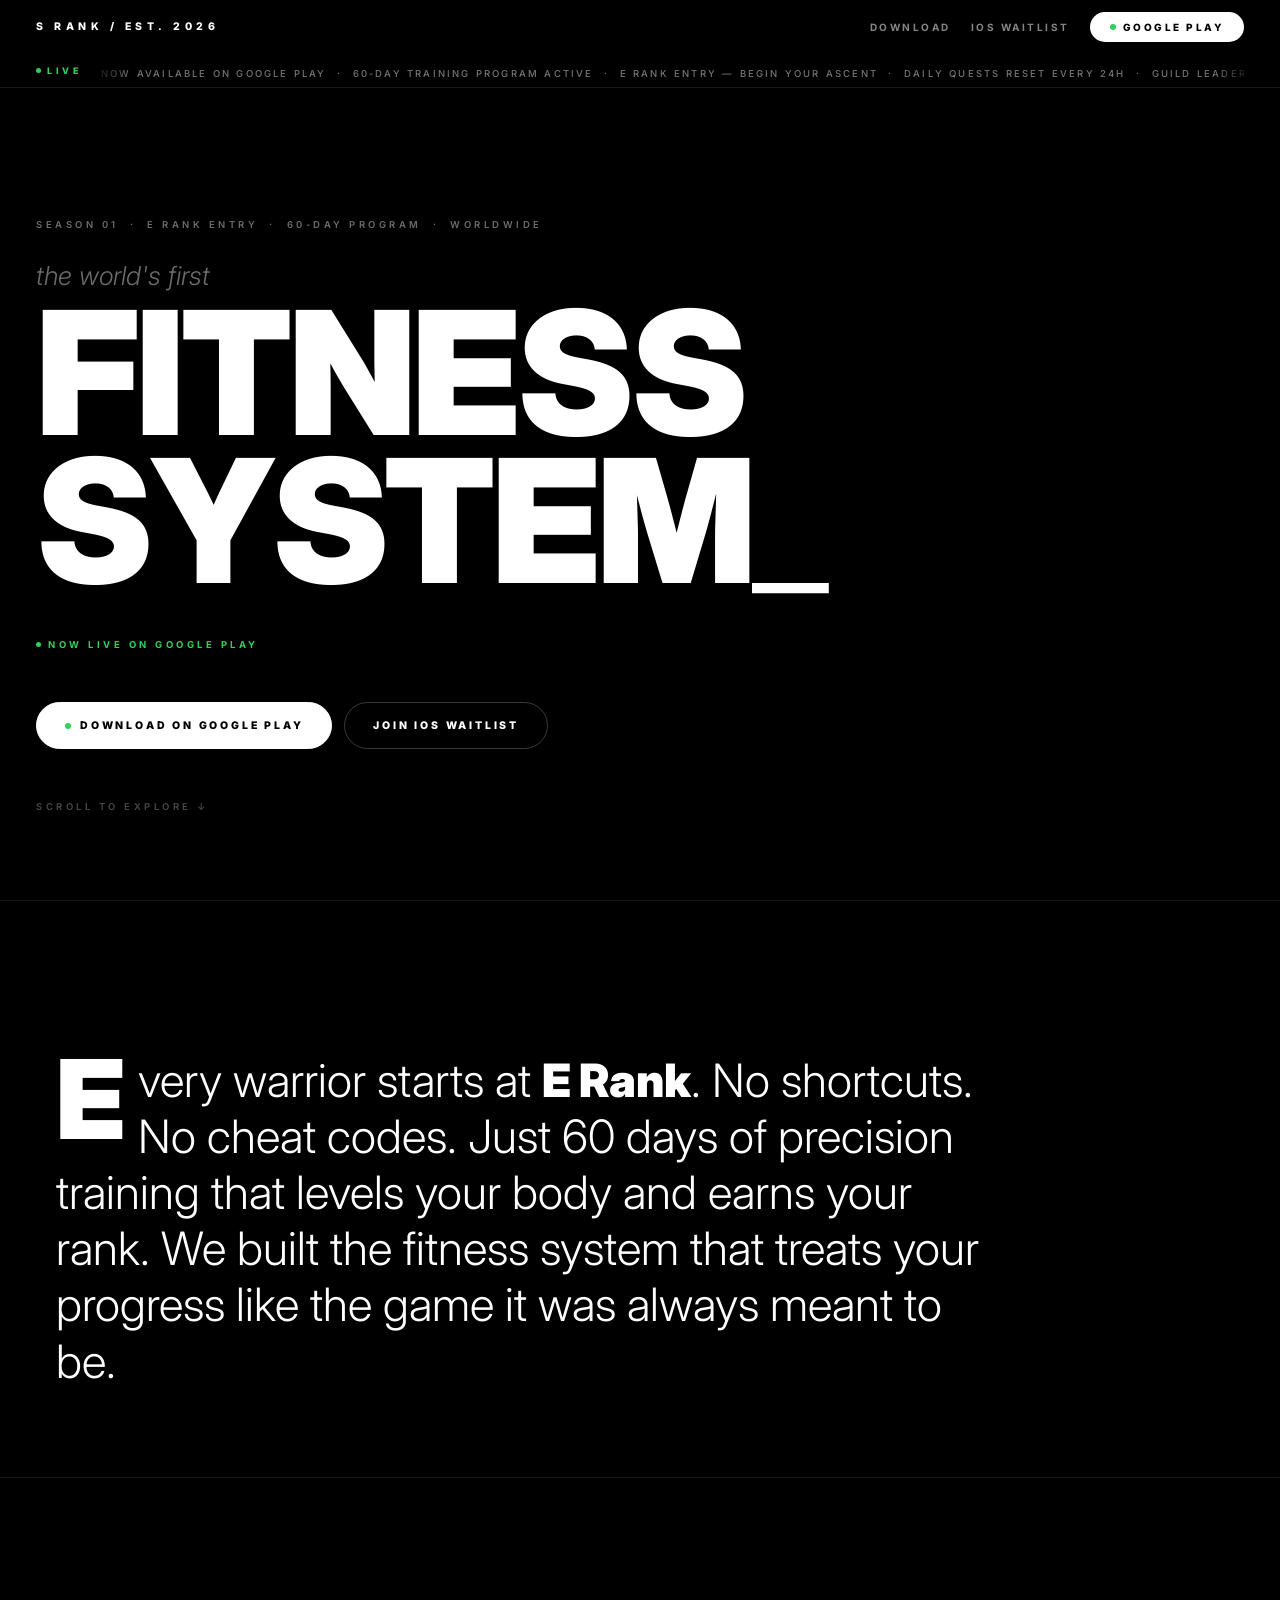
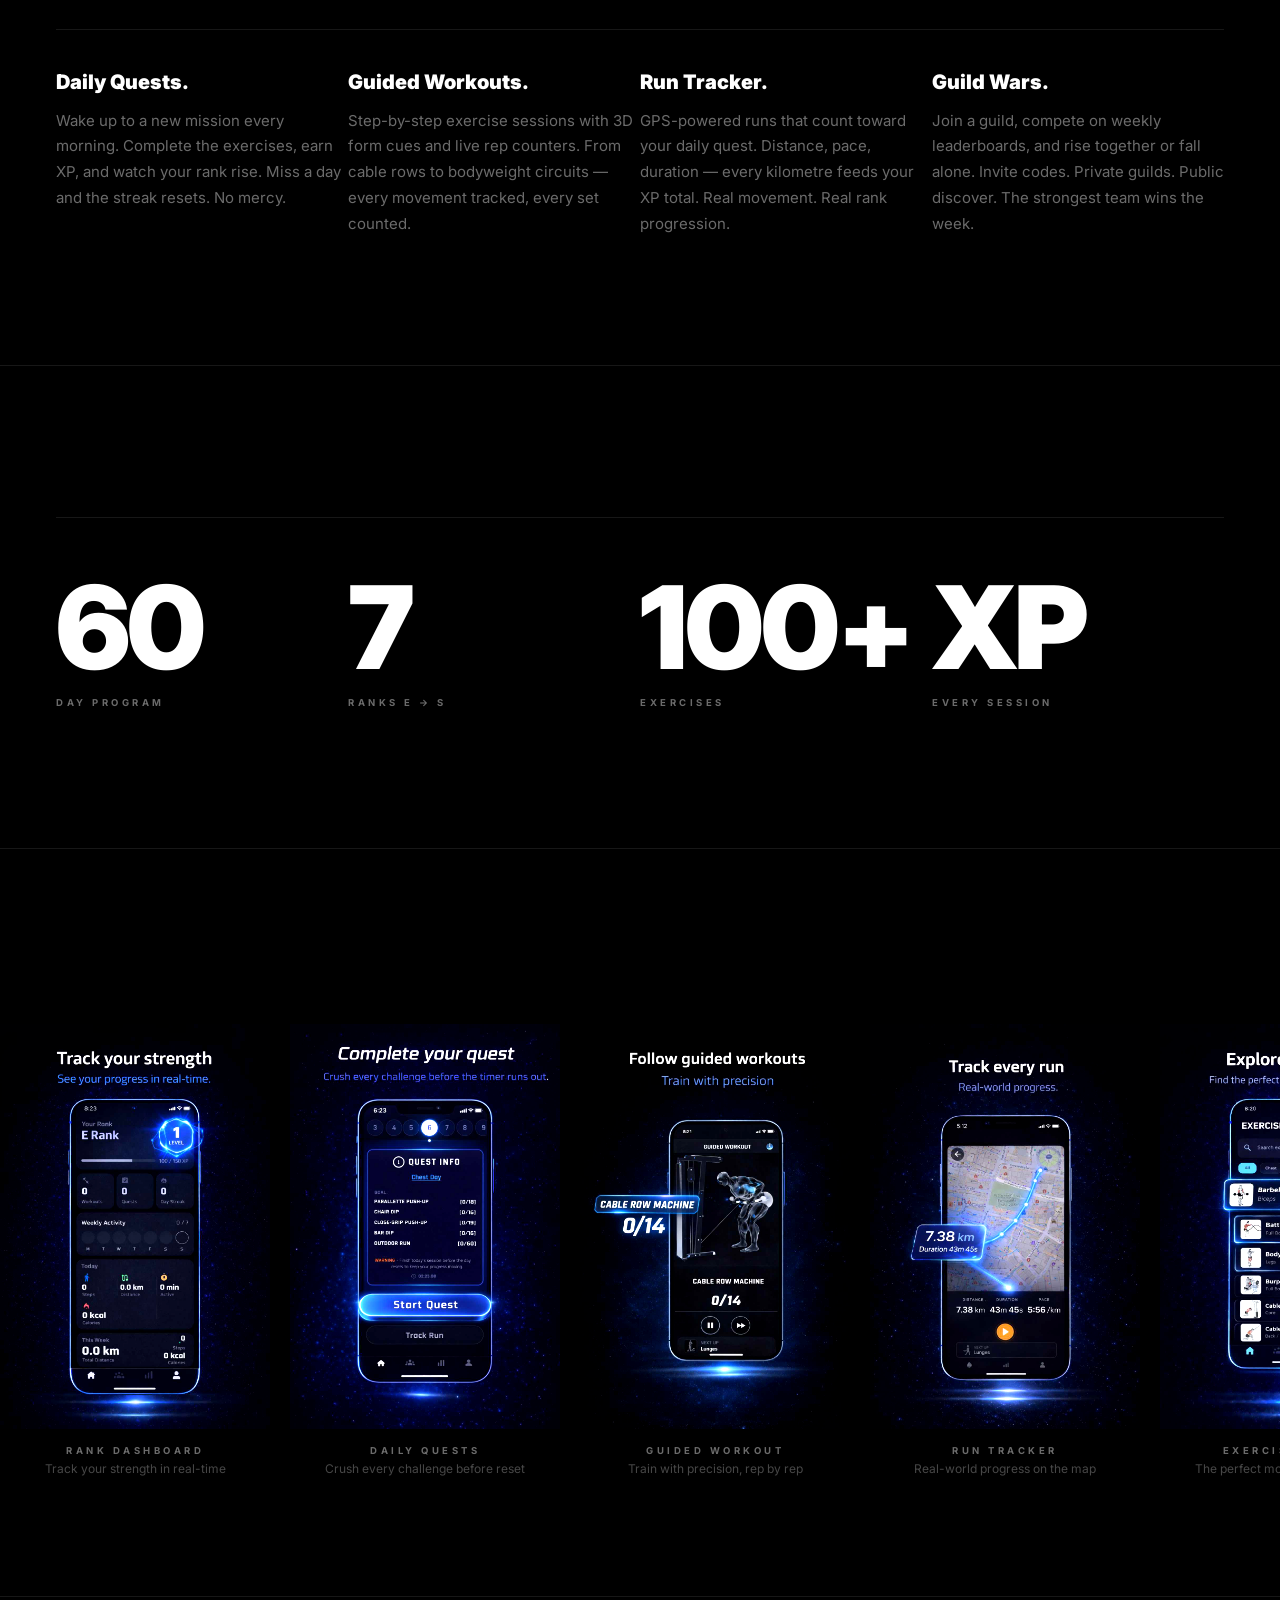
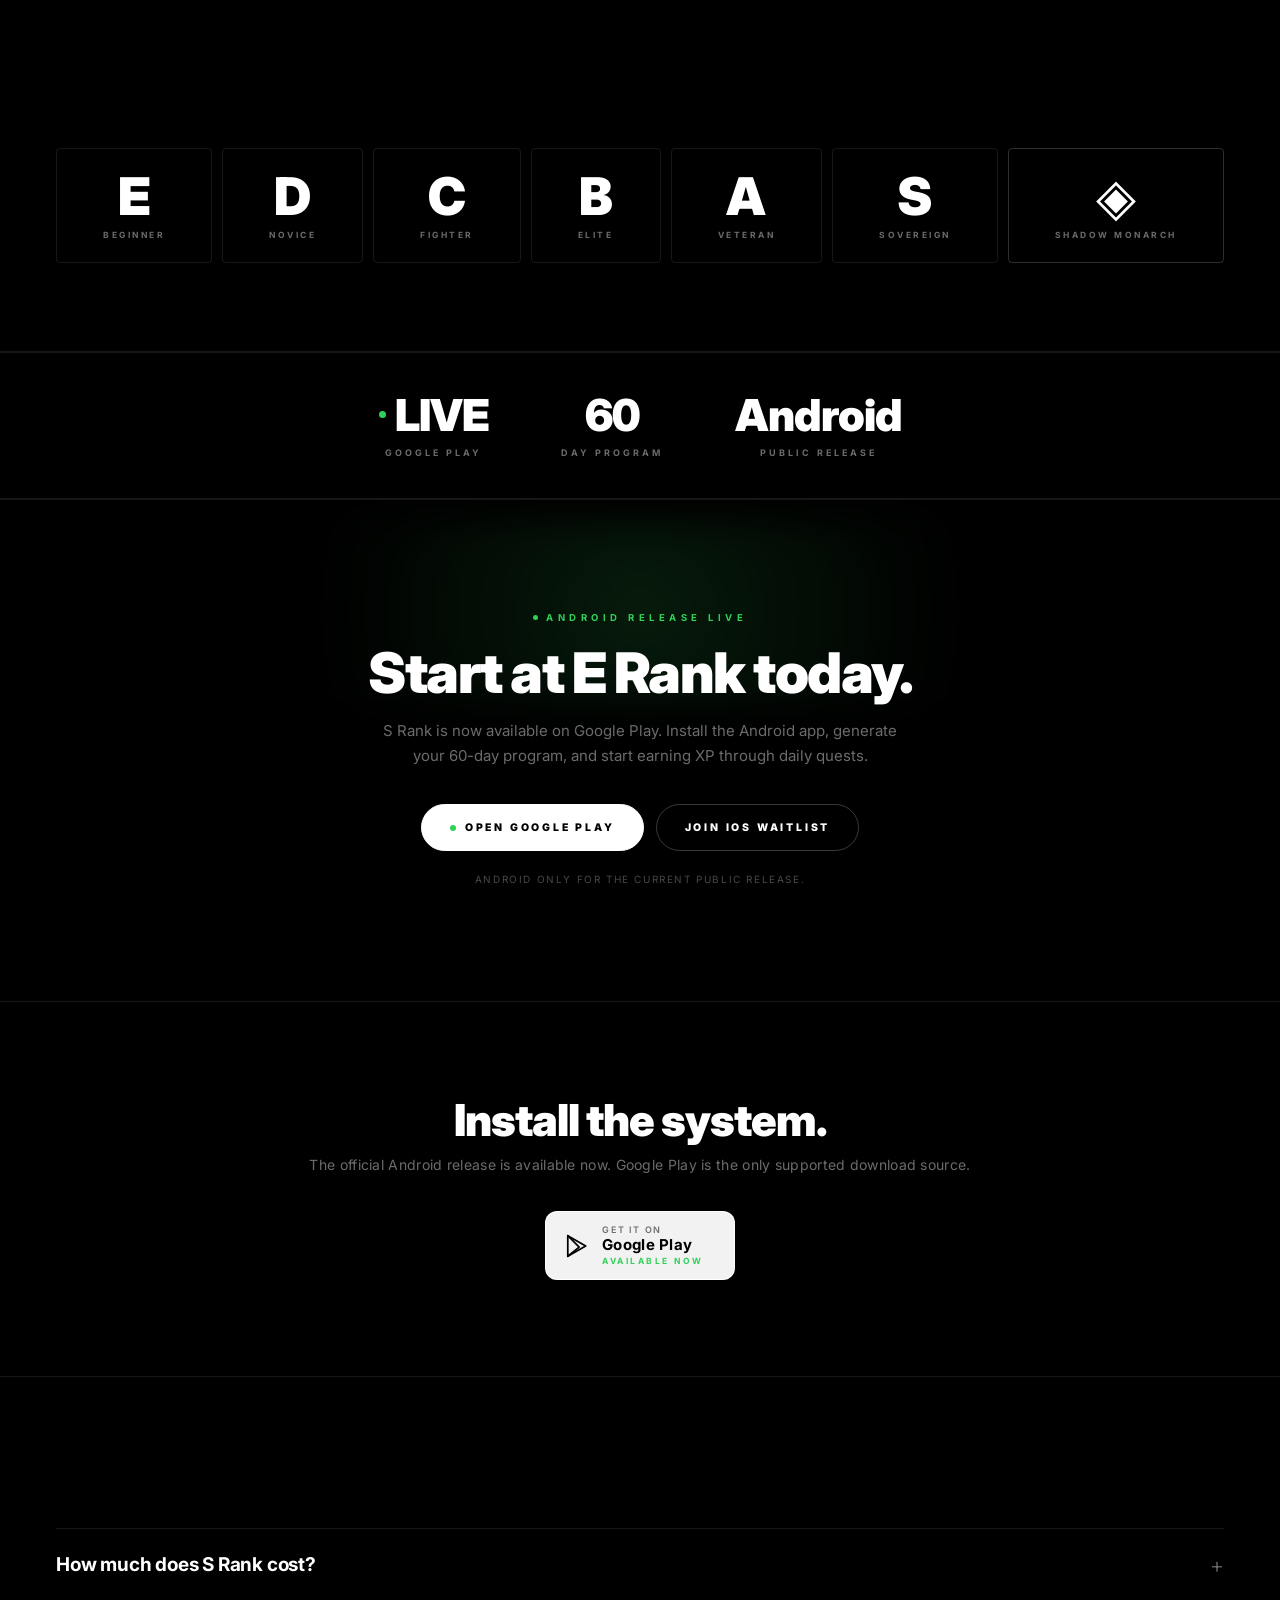
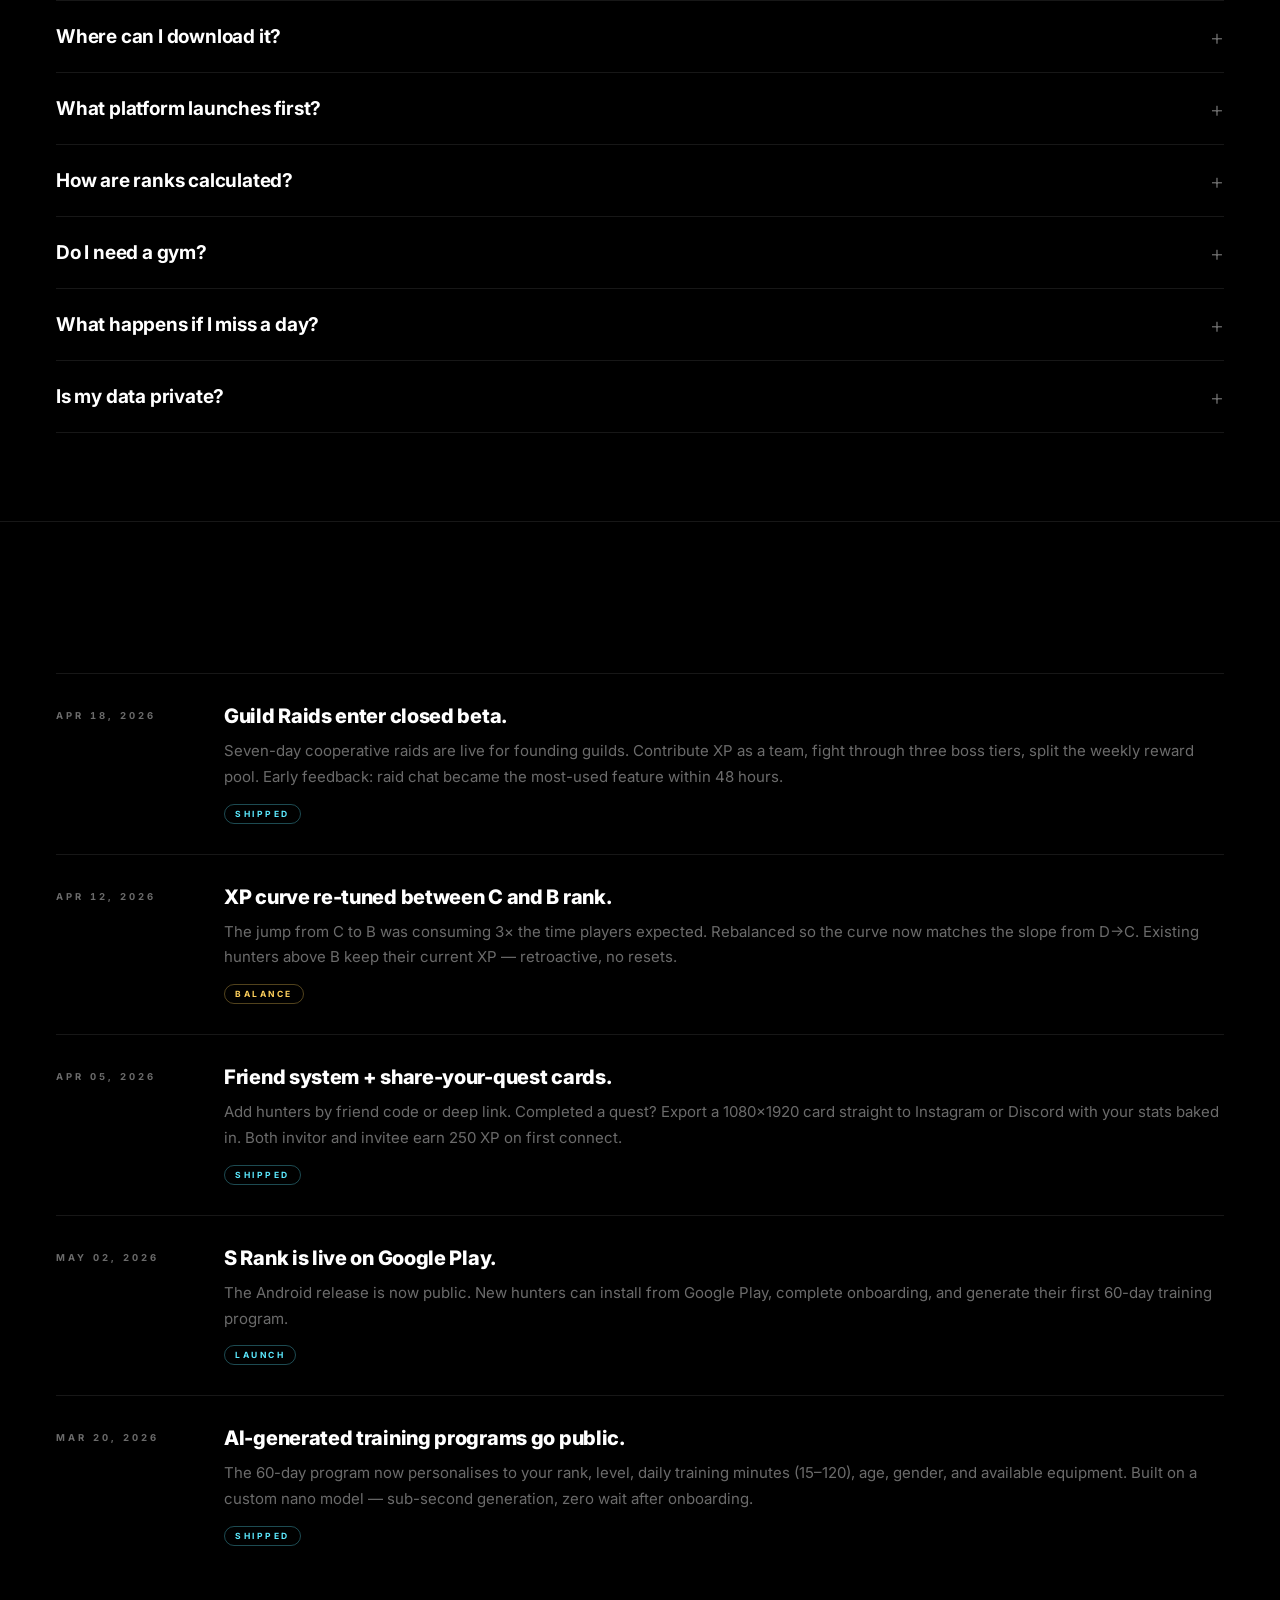
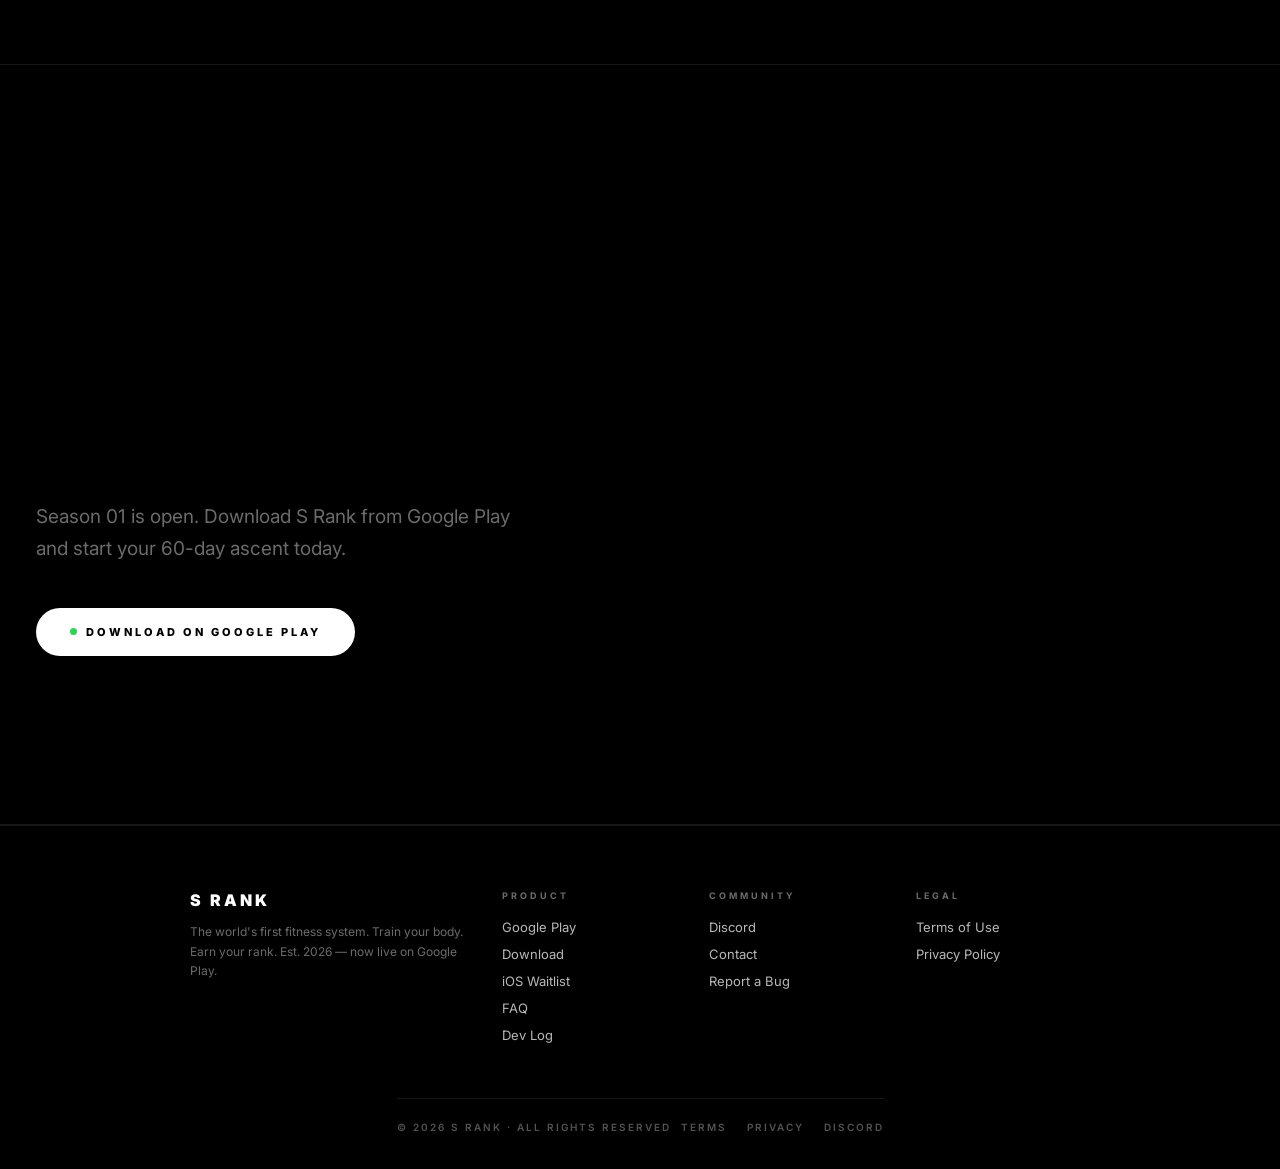
==== commit 59409189: "Add files via upload" ====
--- a/index.html
+++ b/index.html
@@ -582,6 +582,7 @@
   <div class="nav-brand">S Rank / Est. 2026</div>
   <div class="nav-actions">
     <a href="#download" class="nav-link">Download</a>
+    <a href="/ios" class="nav-link">iOS Waitlist</a>
     <a href="https://play.google.com/store/apps/details?id=com.shadowrank.shadowrank_rn&pcampaignid=web_share" class="nav-cta" target="_blank" rel="noopener">
       <span class="dot"></span>Google Play
     </a>
@@ -613,7 +614,7 @@
     <a class="hero-btn" href="https://play.google.com/store/apps/details?id=com.shadowrank.shadowrank_rn&pcampaignid=web_share" target="_blank" rel="noopener">
       <span class="dot"></span>Download on Google Play
     </a>
-    <a class="hero-btn secondary" href="#download">See Android Release</a>
+    <a class="hero-btn secondary" href="/ios">Join iOS Waitlist</a>
   </div>
 
   <div class="hero-scroll">Scroll to explore ↓</div>
@@ -767,7 +768,7 @@
       <a class="hero-btn" href="https://play.google.com/store/apps/details?id=com.shadowrank.shadowrank_rn&pcampaignid=web_share" target="_blank" rel="noopener">
         <span class="dot"></span>Open Google Play
       </a>
-      <a class="hero-btn secondary" href="#faq">Read FAQ</a>
+      <a class="hero-btn secondary" href="/ios">Join iOS Waitlist</a>
     </div>
     <div class="launch-note">Android only for the current public release.</div>
   </div>
@@ -917,6 +918,7 @@
       <div class="fb-col-head">Product</div>
       <a href="https://play.google.com/store/apps/details?id=com.shadowrank.shadowrank_rn&pcampaignid=web_share" target="_blank" rel="noopener">Google Play</a>
       <a href="#download">Download</a>
+      <a href="/ios">iOS Waitlist</a>
       <a href="#faq">FAQ</a>
       <a href="#devlog">Dev Log</a>
     </div>
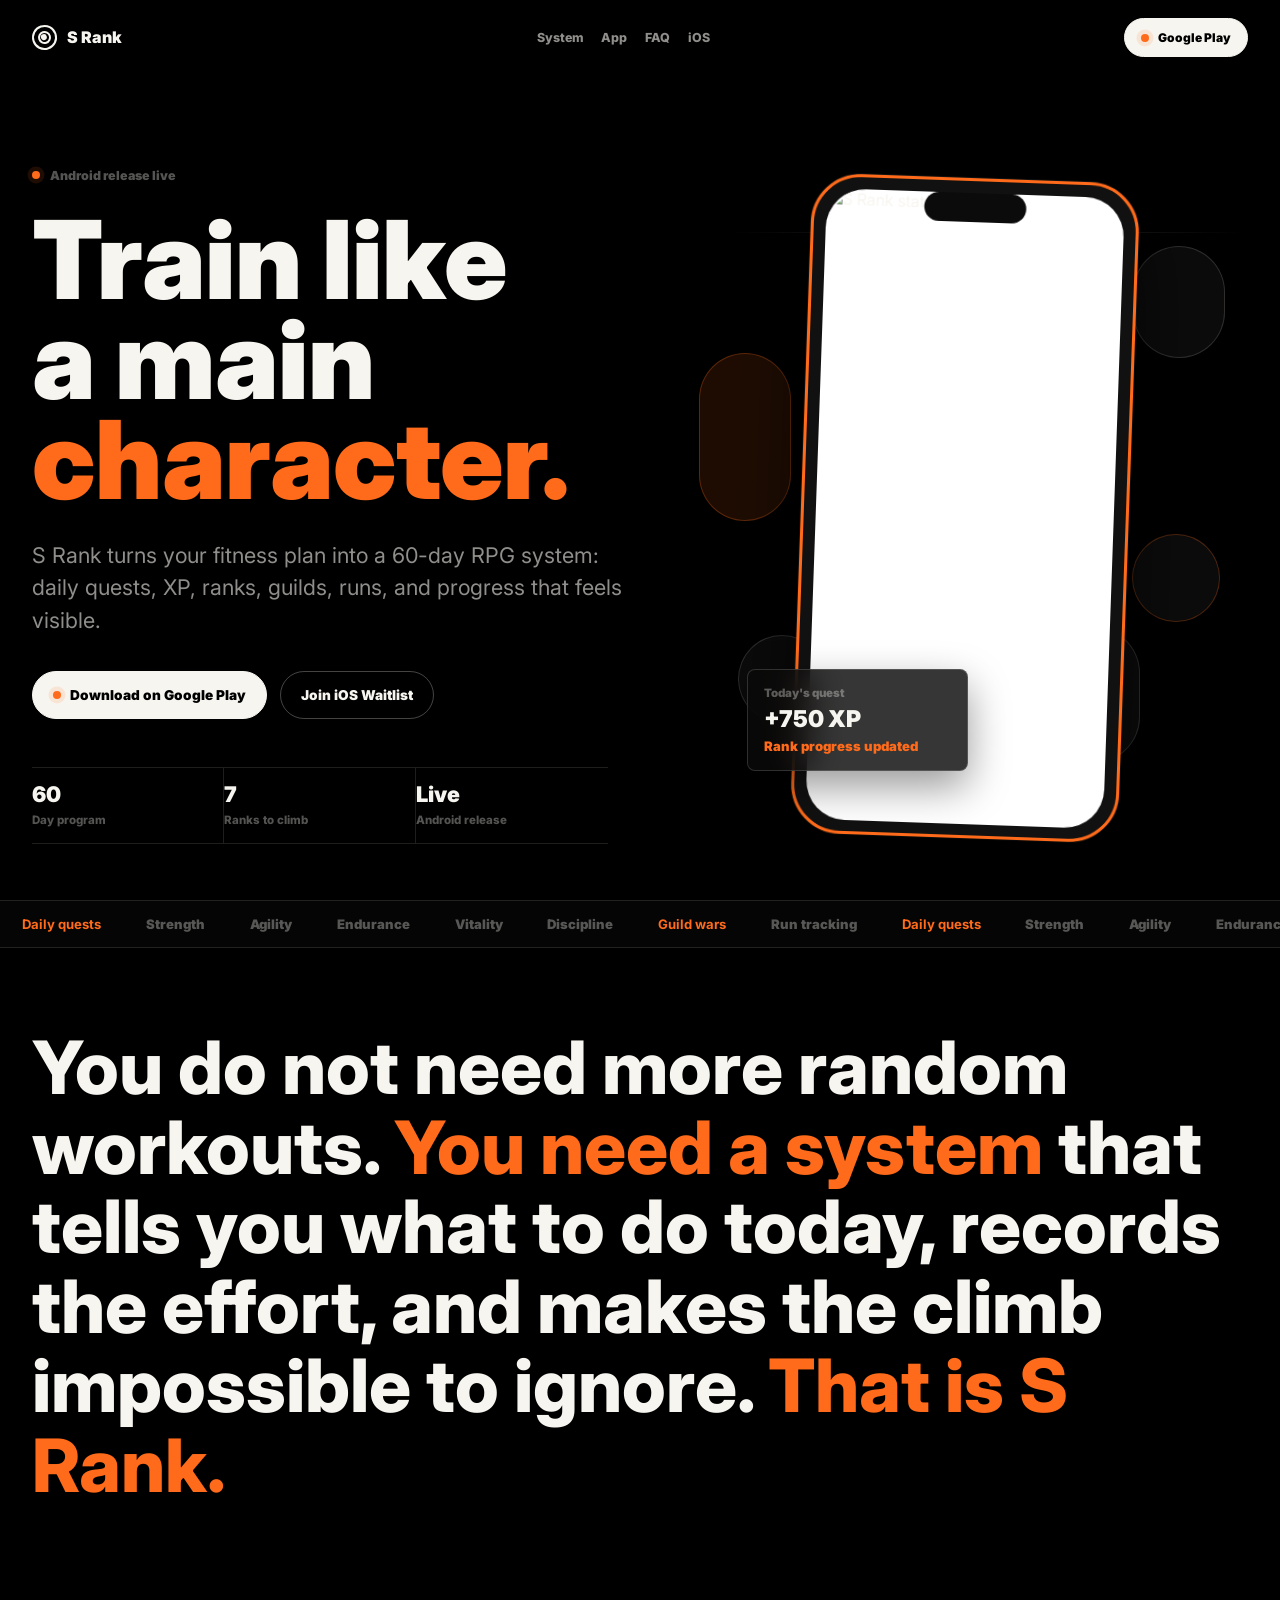
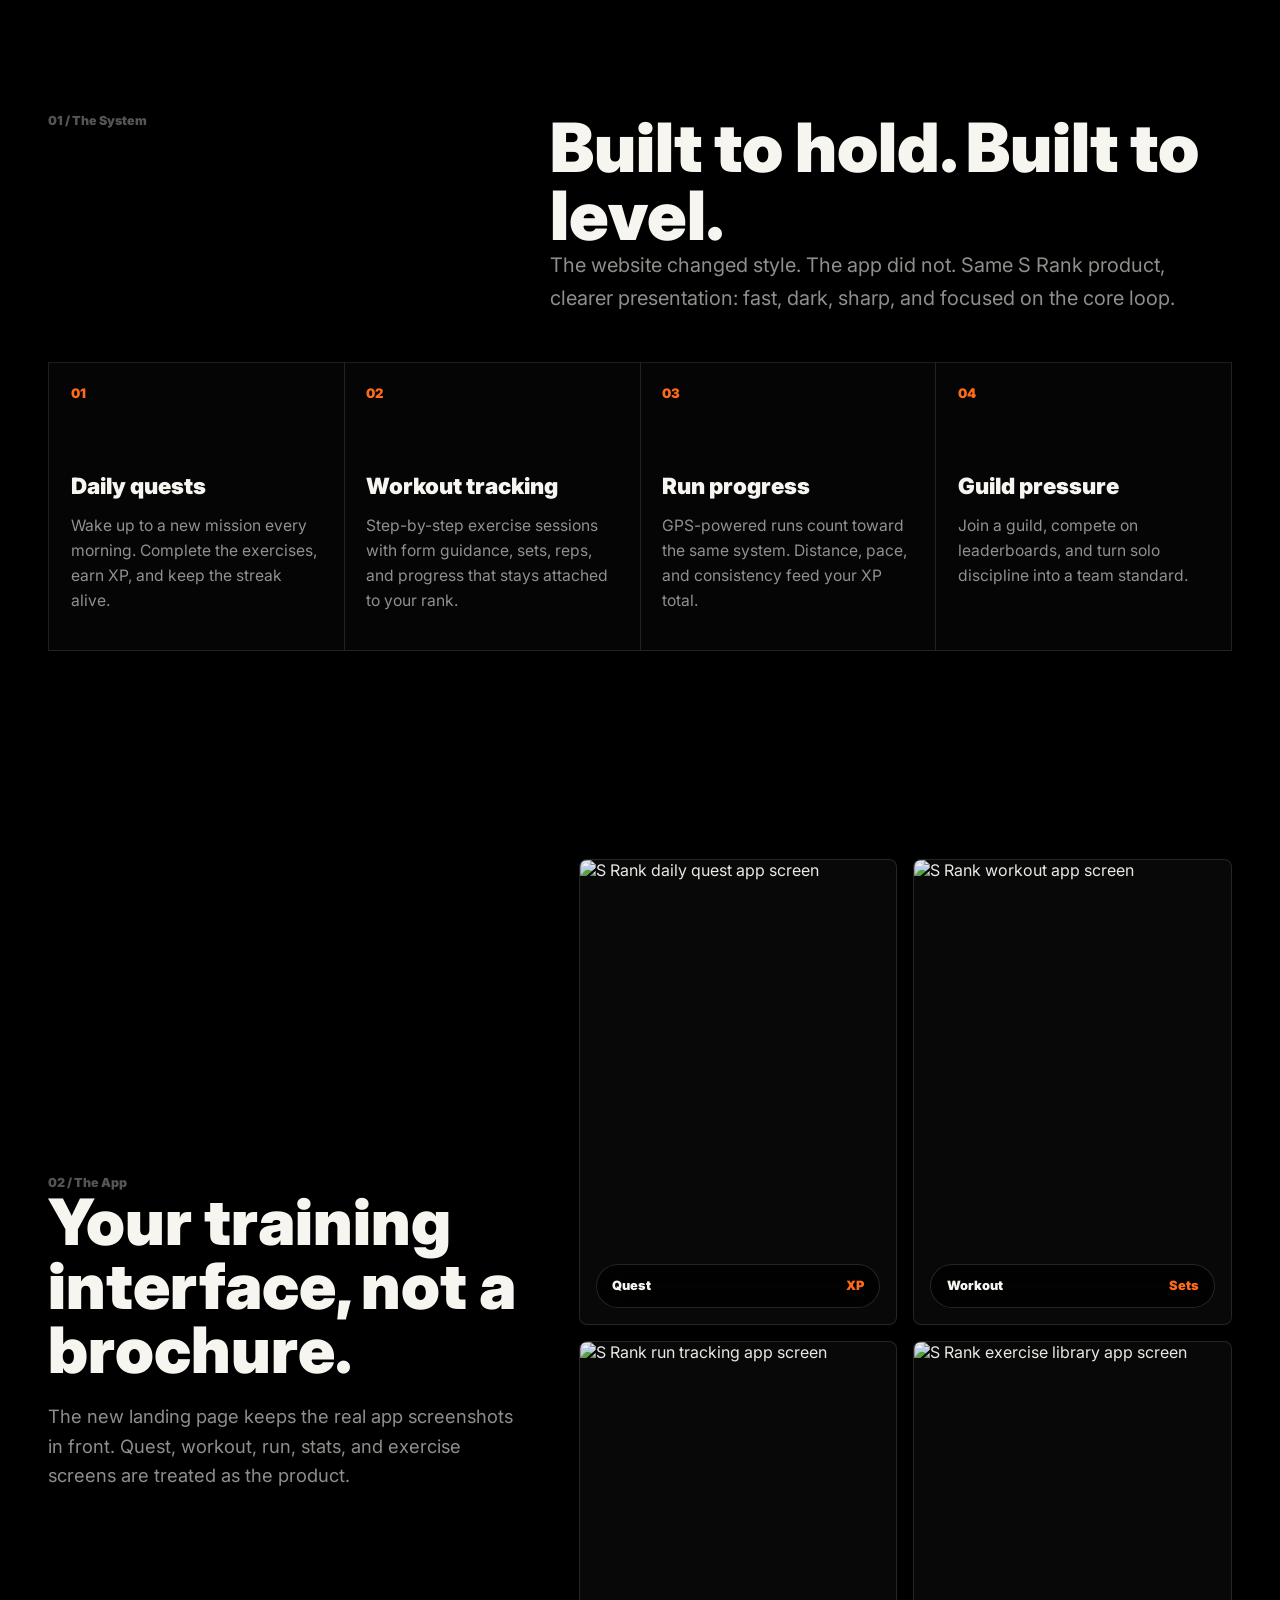
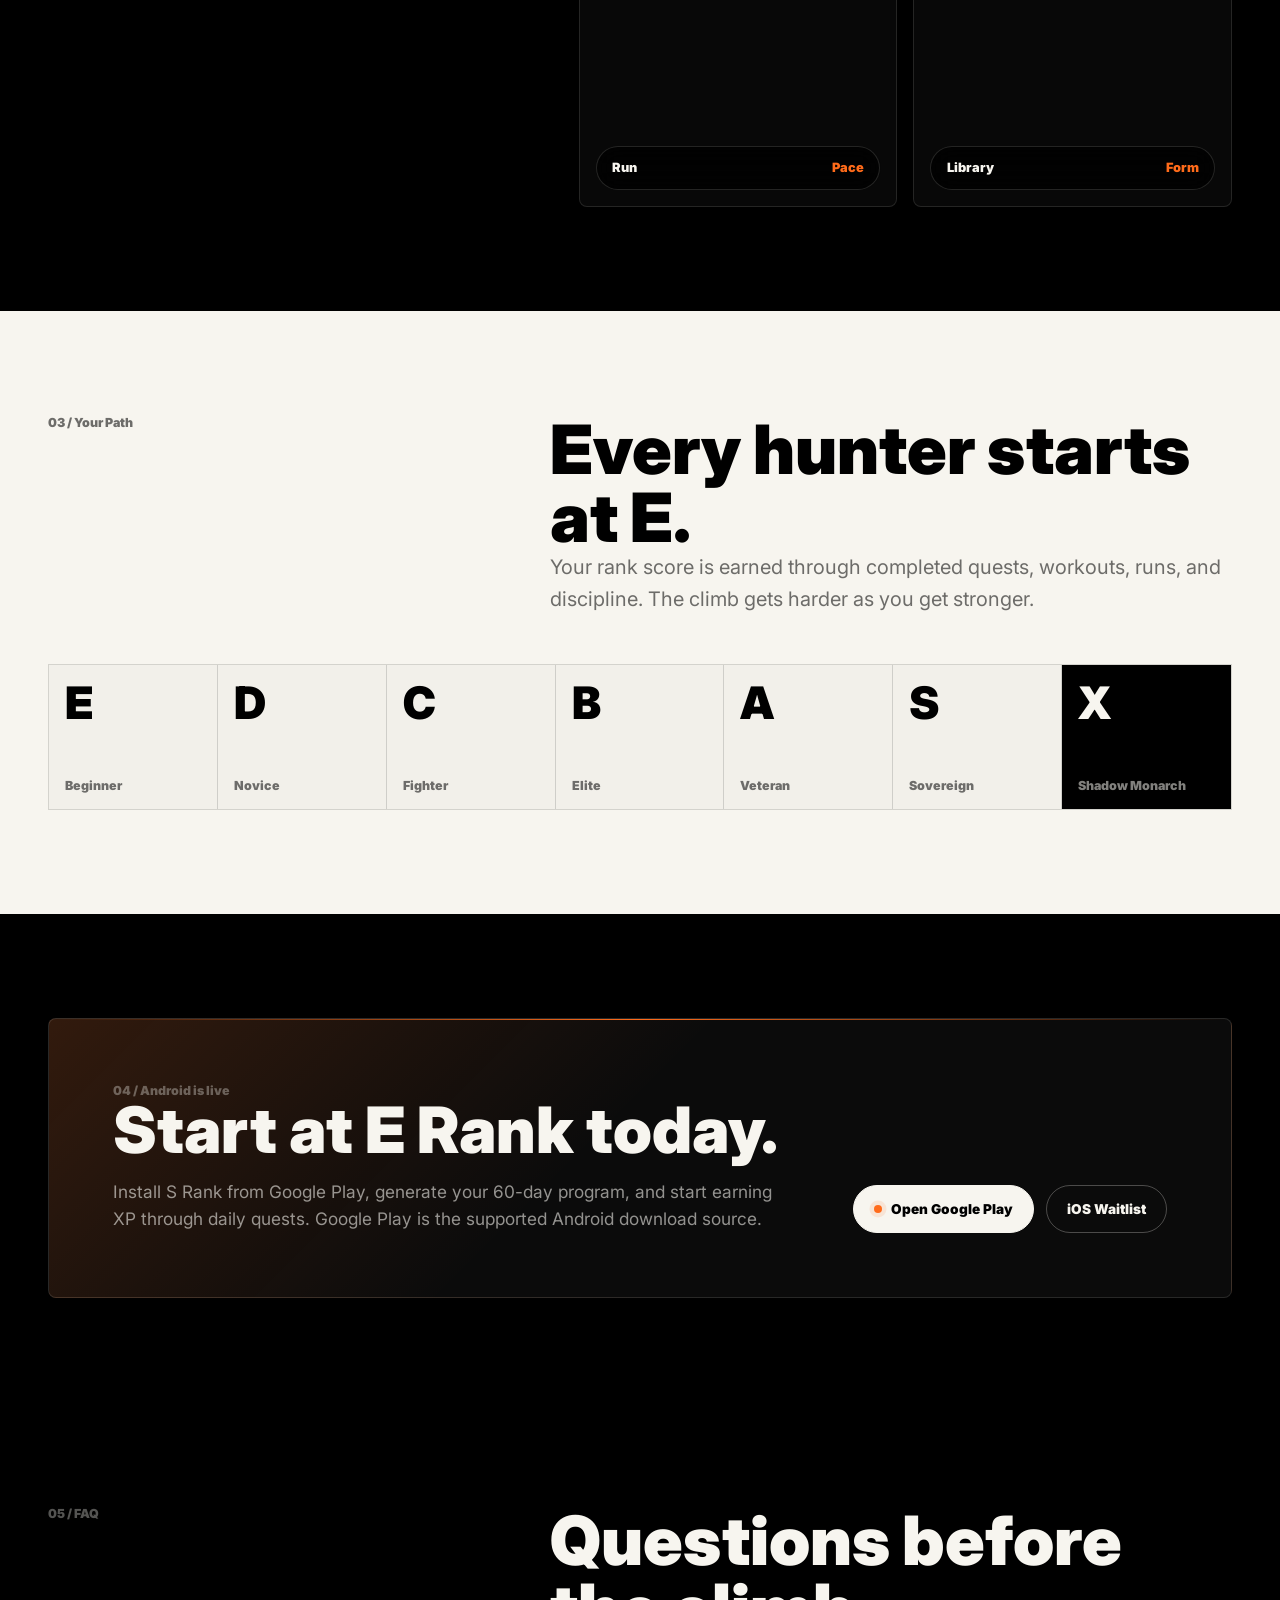
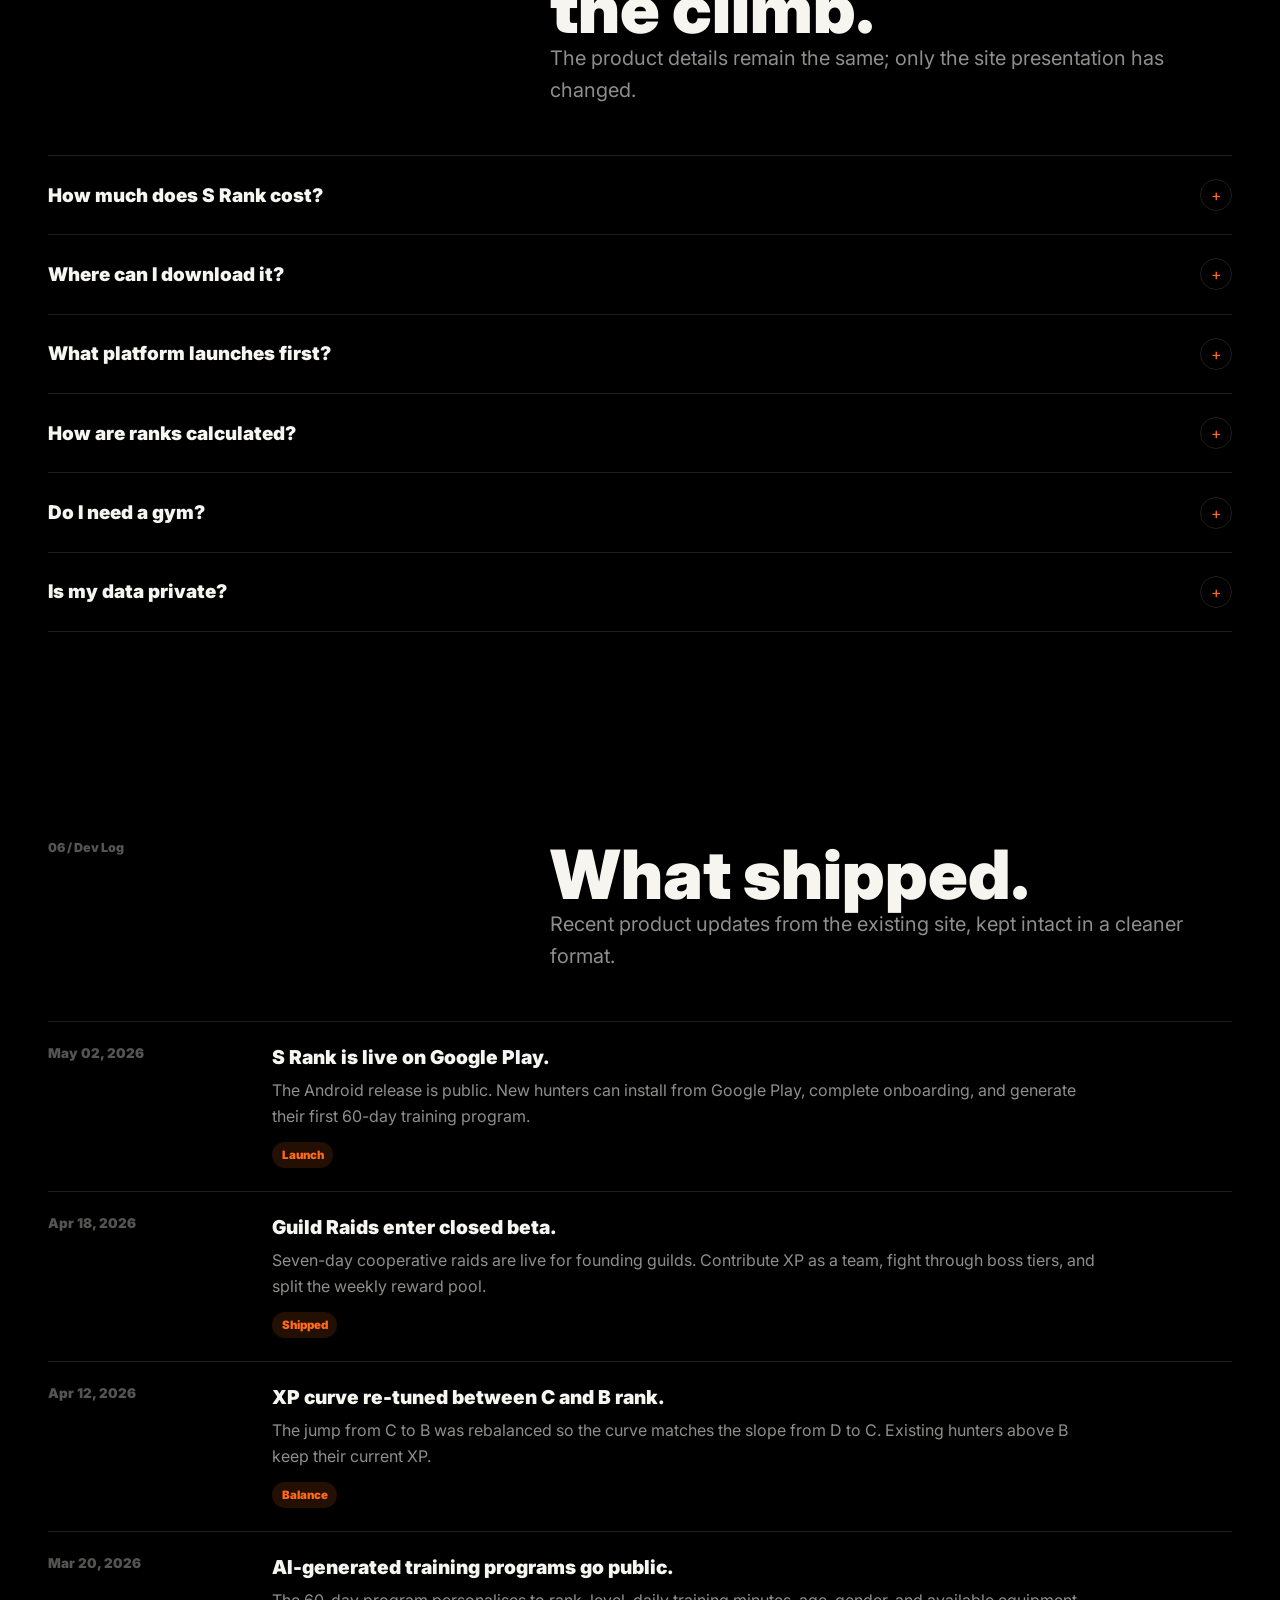
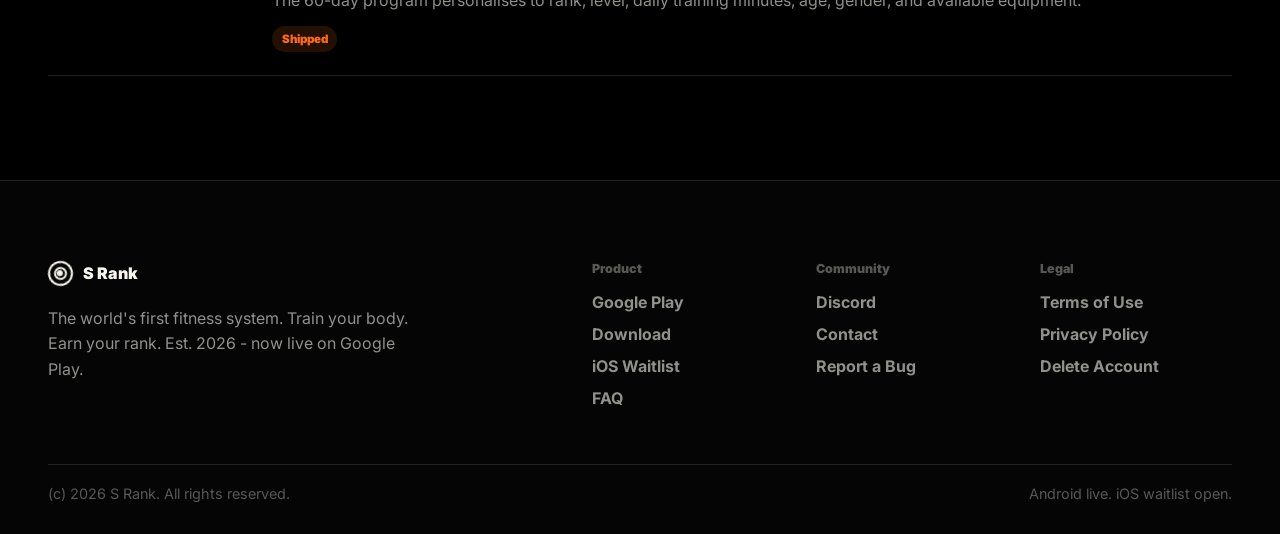
==== commit 11e38f1b: "Add files via upload" ====
--- a/index.html
+++ b/index.html
@@ -3,7 +3,7 @@
 <head>
 <meta charset="UTF-8"/>
 <meta name="viewport" content="width=device-width,initial-scale=1"/>
-<title>S Rank — The World's First Fitness System | Level Up IRL</title>
+<title>S Rank - The World's First Fitness System | Level Up IRL</title>
 <meta name="description" content="S Rank is the Solo Leveling-inspired fitness RPG, now available on Google Play. 60-day training program, daily quests, guilds, and 7 ranks from E to S."/>
 <meta name="keywords" content="solo leveling fitness, gamified workout app, fitness rpg, daily quest tracker, guild workout, 60-day program, rank up fitness, level up body"/>
 <meta name="author" content="S Rank"/>
@@ -11,27 +11,26 @@
 <meta name="robots" content="index,follow"/>
 <link rel="canonical" href="https://srank.netlify.app/"/>
 
-<!-- Open Graph -->
 <meta property="og:type" content="website"/>
 <meta property="og:url" content="https://srank.netlify.app/"/>
 <meta property="og:site_name" content="S Rank"/>
-<meta property="og:title" content="S Rank — The World's First Fitness System"/>
+<meta property="og:title" content="S Rank - The World's First Fitness System"/>
 <meta property="og:description" content="Now available on Google Play. Every warrior starts at E Rank: 60 days of precision training that levels your body and earns your rank."/>
 <meta property="og:image" content="https://srank.netlify.app/img/og-banner.jpg"/>
 <meta property="og:image:width" content="1200"/>
 <meta property="og:image:height" content="630"/>
 
-<!-- Twitter -->
 <meta name="twitter:card" content="summary_large_image"/>
-<meta name="twitter:title" content="S Rank — The World's First Fitness System"/>
+<meta name="twitter:title" content="S Rank - The World's First Fitness System"/>
 <meta name="twitter:description" content="Now available on Google Play. Solo Leveling-inspired fitness RPG with a 60-day program, daily quests, and guild wars."/>
 <meta name="twitter:image" content="https://srank.netlify.app/img/og-banner.jpg"/>
 
-<!-- Icons -->
-<link rel="icon" type="image/png" href="/img/favicon.png"/>
-<link rel="apple-touch-icon" href="/img/apple-touch-icon.png"/>
-
-<!-- Structured data -->
+<link rel="icon" type="image/png" href="img/favicon.png"/>
+<link rel="apple-touch-icon" href="img/apple-touch-icon.png"/>
+<link rel="preconnect" href="https://fonts.googleapis.com"/>
+<link rel="preconnect" href="https://fonts.gstatic.com" crossorigin/>
+<link href="https://fonts.googleapis.com/css2?family=Inter:wght@400;500;600;700;800;900&display=swap" rel="stylesheet"/>
+
 <script type="application/ld+json">
 {
   "@context":"https://schema.org",
@@ -46,1040 +45,1172 @@
 }
 </script>
 
-<link rel="preconnect" href="https://fonts.googleapis.com"/>
-<link rel="preconnect" href="https://fonts.gstatic.com" crossorigin/>
-<link href="https://fonts.googleapis.com/css2?family=Inter:ital,wght@0,300;0,400;0,500;0,700;0,900;1,300;1,400&display=swap" rel="stylesheet"/>
-
-<!-- Analytics · Plausible (privacy-first, no cookies) -->
 <script defer data-domain="srank.netlify.app" src="https://plausible.io/js/script.outbound-links.js"></script>
+
 <style>
 *,*::before,*::after{box-sizing:border-box;margin:0;padding:0}
 :root{
-  --green:#30D158;
-  --w:#fff;
-  --muted:rgba(255,255,255,0.42);
-  --dim:rgba(255,255,255,0.12);
-  --border:rgba(255,255,255,0.09);
-  --ease-out:cubic-bezier(0.16,1,0.3,1);
-  --ease-spring:cubic-bezier(0.34,1.56,0.64,1);
-}
-html{scroll-behavior:smooth}
+  --bg:#000;
+  --fg:#f7f5ef;
+  --ink:#0c0c0c;
+  --orange:#ff6b1a;
+  --orange-soft:rgba(255,107,26,.18);
+  --muted:rgba(247,245,239,.58);
+  --quiet:rgba(247,245,239,.34);
+  --line:rgba(247,245,239,.12);
+  --panel:rgba(247,245,239,.055);
+  --ease:cubic-bezier(.16,1,.3,1);
+}
+html{scroll-behavior:smooth;background:#000}
 body{
-  background:#000;color:var(--w);
-  font-family:'Inter',system-ui,sans-serif;
+  min-width:320px;
+  background:#000;
+  color:var(--fg);
+  font-family:Inter,system-ui,-apple-system,BlinkMacSystemFont,"Segoe UI",sans-serif;
   overflow-x:hidden;
   -webkit-font-smoothing:antialiased;
+  text-rendering:optimizeLegibility;
+}
+body::before{
+  content:"";
+  position:fixed;
+  inset:0;
+  z-index:-3;
+  pointer-events:none;
+  background:
+    linear-gradient(180deg,rgba(255,255,255,.04),transparent 22rem),
+    linear-gradient(125deg,rgba(255,107,26,.08),transparent 38rem),
+    #000;
+}
+body::after{
+  content:"";
+  position:fixed;
+  inset:0;
+  z-index:-2;
+  pointer-events:none;
+  opacity:.22;
+  background-image:
+    linear-gradient(rgba(255,255,255,.08) 1px,transparent 1px),
+    linear-gradient(90deg,rgba(255,255,255,.06) 1px,transparent 1px);
+  background-size:4.5rem 4.5rem;
+  mask-image:linear-gradient(to bottom,#000 0%,transparent 72%);
 }
 a{color:inherit;text-decoration:none}
-
-/* ══════════════════════ PROGRESS BAR */
-#prog{
-  position:fixed;top:0;left:0;height:1px;z-index:1000;
-  background:rgba(255,255,255,.55);width:0%;pointer-events:none;
-}
-
-/* ══════════════════════ NAV */
-nav{
-  position:fixed;top:0;left:0;right:0;z-index:300;
-  display:flex;align-items:center;justify-content:space-between;
-  padding:0 36px;height:54px;
+img{display:block;max-width:100%}
+button,input{font:inherit}
+::selection{background:var(--orange);color:#000}
+
+#progress{
+  position:fixed;
+  top:0;
+  left:0;
+  z-index:1000;
+  width:0;
+  height:3px;
+  background:var(--orange);
+  pointer-events:none;
+}
+
+.nav{
+  position:fixed;
+  top:0;
+  left:0;
+  right:0;
+  z-index:900;
+  display:flex;
+  align-items:center;
+  justify-content:space-between;
+  gap:1rem;
+  height:4.75rem;
+  padding:0 2rem;
+  transition:background .25s ease,border-color .25s ease;
   border-bottom:1px solid transparent;
-  transition:background .3s,border-color .3s;
-}
-nav.solid{background:rgba(0,0,0,.88);backdrop-filter:blur(20px);-webkit-backdrop-filter:blur(20px);border-color:var(--border)}
-.nav-brand{font-size:10.5px;font-weight:800;letter-spacing:4.5px;text-transform:uppercase}
-.nav-actions{display:flex;align-items:center;gap:20px}
-.nav-link{
-  font-size:10px;font-weight:700;letter-spacing:2.5px;text-transform:uppercase;
-  color:rgba(255,255,255,.52);transition:color .2s;
-}
-.nav-link:hover{color:var(--w)}
-@media (max-width:520px){.nav-link{display:none}}
-.nav-cta{
-  display:flex;align-items:center;gap:7px;
-  background:var(--w);color:#000;
-  font-size:10px;font-weight:800;letter-spacing:2.5px;text-transform:uppercase;
-  padding:9px 20px;border-radius:100px;
-  transition:opacity .2s;cursor:pointer;flex-shrink:0;
-}
-.nav-cta:hover{opacity:.8}
+}
+.nav.is-solid{
+  background:rgba(0,0,0,.8);
+  border-bottom-color:var(--line);
+  backdrop-filter:blur(20px);
+  -webkit-backdrop-filter:blur(20px);
+}
+.brand{
+  display:inline-flex;
+  align-items:center;
+  gap:.65rem;
+  font-size:1rem;
+  font-weight:900;
+  white-space:nowrap;
+}
+.brand-mark{
+  width:1.55rem;
+  height:1.55rem;
+  border:2px solid currentColor;
+  border-radius:50%;
+  position:relative;
+  transform:rotate(-18deg);
+}
+.brand-mark::before,.brand-mark::after{
+  content:"";
+  position:absolute;
+  border:2px solid currentColor;
+  border-radius:50%;
+}
+.brand-mark::before{inset:.22rem}
+.brand-mark::after{
+  width:.38rem;
+  height:.38rem;
+  left:50%;
+  top:50%;
+  transform:translate(-50%,-50%);
+  background:currentColor;
+}
+.nav-links{
+  display:flex;
+  align-items:center;
+  gap:1.1rem;
+  color:var(--muted);
+  font-size:.78rem;
+  font-weight:800;
+}
+.nav-links a{transition:color .2s ease}
+.nav-links a:hover{color:var(--fg)}
+.nav-cta,.btn{
+  display:inline-flex;
+  align-items:center;
+  justify-content:center;
+  gap:.55rem;
+  min-height:3rem;
+  padding:0 1.25rem;
+  border:1px solid var(--fg);
+  border-radius:999px;
+  background:var(--fg);
+  color:#000;
+  font-size:.85rem;
+  font-weight:900;
+  white-space:nowrap;
+  transition:transform .2s ease,background .2s ease,color .2s ease,border-color .2s ease;
+}
+.nav-cta{min-height:2.45rem;padding:0 1rem;font-size:.75rem}
+.btn:hover,.nav-cta:hover{transform:translateY(-2px)}
+.btn.secondary{
+  background:transparent;
+  color:var(--fg);
+  border-color:rgba(247,245,239,.28);
+}
+.btn.secondary:hover{border-color:var(--fg)}
 .dot{
-  width:6px;height:6px;border-radius:50%;background:var(--green);flex-shrink:0;
-  animation:pulse 2.1s ease infinite;
-}
-@keyframes pulse{0%,100%{box-shadow:0 0 0 0 rgba(48,209,88,.55)}55%{box-shadow:0 0 0 6px rgba(48,209,88,0)}}
-
-/* ══════════════════════ BREAKING BAR */
-.bar{
-  position:fixed;top:54px;left:0;right:0;z-index:290;
-  display:flex;align-items:center;height:34px;padding:0 36px;
-  background:rgba(0,0,0,.75);border-bottom:1px solid var(--border);
-  backdrop-filter:blur(12px);overflow:hidden;
-}
-.bar-label{
-  display:flex;align-items:center;gap:6px;
-  font-size:9px;font-weight:800;letter-spacing:3.5px;
-  color:var(--green);white-space:nowrap;flex-shrink:0;margin-right:20px;text-transform:uppercase;
-}
-.bar-label .dot{width:5px;height:5px}
-.ticker-wrap{flex:1;overflow:hidden;position:relative}
-.ticker-wrap::before,.ticker-wrap::after{
-  content:'';position:absolute;top:0;bottom:0;width:30px;z-index:1;pointer-events:none;
-}
-.ticker-wrap::before{left:0;background:linear-gradient(to right,rgba(0,0,0,.75),transparent)}
-.ticker-wrap::after{right:0;background:linear-gradient(to left,rgba(0,0,0,.75),transparent)}
-.ticker{display:inline-flex;white-space:nowrap;animation:tick 38s linear infinite}
+  width:.5rem;
+  height:.5rem;
+  border-radius:50%;
+  background:var(--orange);
+  box-shadow:0 0 0 .28rem rgba(255,107,26,.12);
+  flex:0 0 auto;
+}
+
+.hero{
+  min-height:100svh;
+  display:grid;
+  grid-template-columns:minmax(0,1.03fr) minmax(20rem,.97fr);
+  gap:3rem;
+  align-items:end;
+  padding:8.75rem 2rem 3.5rem;
+  position:relative;
+  overflow:hidden;
+}
+.hero::before{
+  content:"";
+  position:absolute;
+  left:0;
+  right:0;
+  bottom:0;
+  height:30%;
+  background:linear-gradient(to top,#000,transparent);
+  pointer-events:none;
+}
+.hero-copy,.hero-visual{position:relative;z-index:1}
+.eyebrow{
+  display:inline-flex;
+  align-items:center;
+  gap:.6rem;
+  color:var(--quiet);
+  font-size:.78rem;
+  font-weight:900;
+  margin-bottom:1.7rem;
+}
+.hero h1{
+  max-width:52rem;
+  font-size:6.8rem;
+  line-height:.92;
+  font-weight:900;
+}
+.line-mask{
+  display:block;
+  overflow:hidden;
+}
+.line-mask > span{
+  display:block;
+  transform:translateY(110%);
+  animation:lineIn .95s var(--ease) forwards;
+}
+.line-mask:nth-child(2)>span{animation-delay:.08s}
+.line-mask:nth-child(3)>span{animation-delay:.16s}
+.accent{color:var(--orange)}
+.hero-sub{
+  max-width:37rem;
+  margin-top:1.8rem;
+  color:var(--muted);
+  font-size:1.35rem;
+  line-height:1.5;
+}
+.hero-actions{
+  display:flex;
+  flex-wrap:wrap;
+  gap:.8rem;
+  margin-top:2.2rem;
+}
+.mini-proof{
+  display:grid;
+  grid-template-columns:repeat(3,minmax(0,1fr));
+  max-width:36rem;
+  margin-top:3rem;
+  border-top:1px solid var(--line);
+  border-bottom:1px solid var(--line);
+}
+.mini-proof div{
+  padding:1rem 1rem 1rem 0;
+  border-right:1px solid var(--line);
+}
+.mini-proof div:last-child{border-right:0}
+.mini-proof strong{
+  display:block;
+  font-size:1.35rem;
+  line-height:1;
+  font-weight:900;
+}
+.mini-proof span{
+  display:block;
+  margin-top:.45rem;
+  color:var(--quiet);
+  font-size:.72rem;
+  font-weight:800;
+}
+
+.visual-shell{
+  position:relative;
+  min-height:42rem;
+  display:grid;
+  place-items:center;
+}
+.signal-field{
+  position:absolute;
+  inset:0;
+  opacity:.85;
+  pointer-events:none;
+}
+.signal-pill,.signal-ring,.signal-line{
+  position:absolute;
+  border:1px solid rgba(247,245,239,.18);
+  background:rgba(247,245,239,.05);
+}
+.signal-pill{
+  width:5.8rem;
+  height:10.5rem;
+  border-radius:999px;
+  animation:floatY 8s ease-in-out infinite;
+}
+.signal-pill.one{left:3%;top:27%;background:rgba(255,107,26,.14);border-color:rgba(255,107,26,.34)}
+.signal-pill.two{right:4%;top:11%;height:7rem;animation-delay:-2s}
+.signal-pill.three{right:19%;bottom:12%;height:8.5rem;animation-delay:-4s}
+.signal-ring{
+  width:5.5rem;
+  height:5.5rem;
+  border-radius:50%;
+  animation:floatY 7s ease-in-out infinite;
+}
+.signal-ring.one{left:10%;bottom:18%;animation-delay:-1s}
+.signal-ring.two{right:5%;bottom:33%;border-color:rgba(255,107,26,.32);animation-delay:-3s}
+.signal-line{
+  left:8%;
+  right:0;
+  top:9%;
+  height:1px;
+  border:0;
+  background:linear-gradient(90deg,transparent,rgba(247,245,239,.2),transparent);
+  animation:scan 5s ease-in-out infinite;
+}
+.phone-stack{
+  position:relative;
+  width:min(100%,26rem);
+  isolation:isolate;
+}
+.phone-frame{
+  position:relative;
+  width:20.5rem;
+  margin:0 auto;
+  padding:.72rem;
+  border-radius:3.1rem;
+  background:#111;
+  border:.22rem solid var(--orange);
+  box-shadow:0 2rem 5rem rgba(0,0,0,.68),0 0 0 1px rgba(255,255,255,.08);
+  transform:rotate(2deg);
+  animation:phoneIn .9s var(--ease) both .2s, floatPhone 7s ease-in-out 1.2s infinite;
+}
+.phone-frame::before{
+  content:"";
+  position:absolute;
+  top:.75rem;
+  left:50%;
+  width:6.4rem;
+  height:1.8rem;
+  transform:translateX(-50%);
+  border-radius:999px;
+  background:#0b0b0b;
+  z-index:2;
+}
+.phone-screen{
+  overflow:hidden;
+  border-radius:2.45rem;
+  background:#fff;
+  aspect-ratio:9/19;
+}
+.phone-screen img{
+  width:100%;
+  height:100%;
+  object-fit:cover;
+  object-position:top center;
+}
+.app-card{
+  position:absolute;
+  left:-.6rem;
+  bottom:4.2rem;
+  z-index:3;
+  width:13.8rem;
+  padding:1rem;
+  border:1px solid rgba(247,245,239,.16);
+  border-radius:.5rem;
+  background:rgba(10,10,10,.82);
+  backdrop-filter:blur(18px);
+  -webkit-backdrop-filter:blur(18px);
+  box-shadow:0 1rem 2.5rem rgba(0,0,0,.4);
+}
+.app-card small{
+  display:block;
+  color:var(--quiet);
+  font-size:.72rem;
+  font-weight:900;
+}
+.app-card strong{
+  display:block;
+  margin-top:.45rem;
+  font-size:1.45rem;
+  line-height:1;
+  font-weight:900;
+}
+.app-card span{
+  display:block;
+  margin-top:.45rem;
+  color:var(--orange);
+  font-size:.82rem;
+  font-weight:900;
+}
+
+.ticker{
+  overflow:hidden;
+  border-top:1px solid var(--line);
+  border-bottom:1px solid var(--line);
+  background:#050505;
+}
+.ticker-track{
+  display:flex;
+  width:max-content;
+  animation:ticker 26s linear infinite;
+}
 .ticker span{
-  font-size:9.5px;font-weight:500;letter-spacing:2.2px;
-  color:rgba(255,255,255,.46);padding-right:64px;text-transform:uppercase;
-}
-@keyframes tick{0%{transform:translateX(0)}100%{transform:translateX(-50%)}}
-
-/* ══════════════════════ HERO */
-.hero{
-  min-height:100vh;display:flex;flex-direction:column;
-  justify-content:flex-end;padding:0 36px 88px;padding-top:130px;
-}
-.hero-meta{
-  font-size:9.5px;font-weight:600;letter-spacing:3.5px;
-  color:var(--muted);text-transform:uppercase;margin-bottom:30px;
-  animation:fu .85s var(--ease-out) both;animation-delay:.1s;
-}
-.hero-thin{
+  padding:.95rem 1.4rem;
+  color:var(--quiet);
+  font-size:.82rem;
+  font-weight:900;
+  white-space:nowrap;
+}
+.ticker b{color:var(--orange)}
+
+.section{
+  padding:6.5rem 2rem;
+  position:relative;
+}
+.section.narrow{padding-top:5rem}
+.wrap{
+  width:min(100%,74rem);
+  margin:0 auto;
+}
+.section-head{
+  display:grid;
+  grid-template-columns:minmax(0,.8fr) minmax(0,1.2fr);
+  gap:3rem;
+  align-items:start;
+  margin-bottom:3rem;
+}
+.kicker{
+  color:var(--quiet);
+  font-size:.78rem;
+  font-weight:900;
+}
+.section-title{
+  font-size:4.25rem;
+  line-height:1;
+  font-weight:900;
+}
+.lead{
+  color:var(--muted);
+  font-size:1.25rem;
+  line-height:1.62;
+}
+.statement{
+  max-width:76rem;
+  margin:0 auto;
+  font-size:4.6rem;
+  line-height:1.08;
+  font-weight:800;
+}
+.statement span{color:var(--orange)}
+.fade-text{color:rgba(247,245,239,.22)}
+
+.feature-grid{
+  display:grid;
+  grid-template-columns:repeat(4,minmax(0,1fr));
+  border-top:1px solid var(--line);
+  border-left:1px solid var(--line);
+}
+.feature{
+  min-height:18rem;
+  padding:1.35rem;
+  border-right:1px solid var(--line);
+  border-bottom:1px solid var(--line);
+  background:rgba(255,255,255,.018);
+}
+.feature-num{
+  color:var(--orange);
+  font-size:.82rem;
+  font-weight:900;
+}
+.feature h3{
+  margin-top:4.6rem;
+  font-size:1.4rem;
+  line-height:1.08;
+  font-weight:900;
+}
+.feature p{
+  margin-top:1rem;
+  color:var(--muted);
+  font-size:.98rem;
+  line-height:1.58;
+}
+
+.app-showcase{
+  display:grid;
+  grid-template-columns:minmax(0,.85fr) minmax(0,1.15fr);
+  gap:3rem;
+  align-items:center;
+}
+.showcase-copy{
+  position:sticky;
+  top:7rem;
+}
+.showcase-copy h2{
+  font-size:4rem;
+  line-height:1;
+  font-weight:900;
+}
+.showcase-copy p{
+  margin-top:1.25rem;
+  color:var(--muted);
+  font-size:1.15rem;
+  line-height:1.6;
+}
+.screens{
+  display:grid;
+  grid-template-columns:repeat(2,minmax(0,1fr));
+  gap:1rem;
+}
+.screen-card{
+  position:relative;
+  overflow:hidden;
+  border:1px solid var(--line);
+  border-radius:.5rem;
+  background:#080808;
+  min-height:29rem;
+}
+.screen-card:nth-child(even){transform:translateY(3rem)}
+.screen-card img{
+  width:100%;
+  height:100%;
+  min-height:29rem;
+  object-fit:cover;
+  object-position:top center;
+  opacity:.95;
+  transition:transform .7s var(--ease),opacity .3s ease;
+}
+.screen-card:hover img{transform:scale(1.035);opacity:1}
+.screen-label{
+  position:absolute;
+  left:1rem;
+  right:1rem;
+  bottom:1rem;
+  display:flex;
+  justify-content:space-between;
+  gap:1rem;
+  padding:.85rem .95rem;
+  border:1px solid rgba(247,245,239,.14);
+  border-radius:999px;
+  background:rgba(0,0,0,.72);
+  backdrop-filter:blur(12px);
+  -webkit-backdrop-filter:blur(12px);
+  font-size:.8rem;
+  font-weight:900;
+}
+.screen-label span:last-child{color:var(--orange)}
+
+.rank-band{
+  background:var(--fg);
+  color:#000;
+}
+.rank-band .kicker,.rank-band .lead{color:rgba(0,0,0,.56)}
+.rank-band .section-title{color:#000}
+.rank-row{
+  display:grid;
+  grid-template-columns:repeat(7,minmax(0,1fr));
+  border:1px solid rgba(0,0,0,.14);
+}
+.rank{
+  min-height:9rem;
+  padding:1rem;
+  border-right:1px solid rgba(0,0,0,.14);
+  display:flex;
+  flex-direction:column;
+  justify-content:space-between;
+  background:rgba(0,0,0,.02);
+}
+.rank:last-child{border-right:0;background:#000;color:var(--fg)}
+.rank strong{
+  font-size:2.8rem;
+  line-height:1;
+  font-weight:900;
+}
+.rank span{
+  color:rgba(0,0,0,.55);
+  font-size:.78rem;
+  font-weight:900;
+}
+.rank:last-child span{color:rgba(247,245,239,.52)}
+
+.cta{
+  display:grid;
+  grid-template-columns:minmax(0,1fr) auto;
+  gap:2rem;
+  align-items:end;
+  padding:4rem;
+  border:1px solid var(--line);
+  border-radius:.5rem;
+  background:
+    linear-gradient(135deg,rgba(255,107,26,.16),transparent 46%),
+    rgba(247,245,239,.045);
+  overflow:hidden;
+  position:relative;
+}
+.cta::after{
+  content:"";
+  position:absolute;
+  left:0;
+  right:0;
+  top:0;
+  height:1px;
+  background:linear-gradient(90deg,transparent,var(--orange),transparent);
+  animation:scan 4s ease-in-out infinite;
+}
+.cta h2{
+  font-size:4rem;
+  line-height:1;
+  font-weight:900;
+}
+.cta p{
+  margin-top:1rem;
+  max-width:42rem;
+  color:var(--muted);
+  font-size:1.08rem;
+  line-height:1.6;
+}
+.cta-actions{
+  display:flex;
+  flex-wrap:wrap;
+  gap:.75rem;
+  justify-content:flex-end;
+}
+
+.faq-list{
+  border-top:1px solid var(--line);
+}
+.faq{
+  border-bottom:1px solid var(--line);
+}
+.faq-q{
+  width:100%;
+  display:flex;
+  align-items:center;
+  justify-content:space-between;
+  gap:1rem;
+  padding:1.45rem 0;
+  border:0;
+  background:transparent;
+  color:var(--fg);
+  text-align:left;
+  cursor:pointer;
+}
+.faq-q span:first-child{
+  font-size:1.18rem;
+  font-weight:900;
+}
+.faq-plus{
+  width:2rem;
+  height:2rem;
+  border:1px solid var(--line);
+  border-radius:50%;
+  display:grid;
+  place-items:center;
+  color:var(--orange);
+  transition:transform .25s ease;
+  flex:0 0 auto;
+}
+.faq-a{
+  display:grid;
+  grid-template-rows:0fr;
+  transition:grid-template-rows .3s var(--ease);
+}
+.faq-a > div{overflow:hidden}
+.faq-a p{
+  max-width:58rem;
+  padding:0 0 1.55rem;
+  color:var(--muted);
+  font-size:1rem;
+  line-height:1.7;
+}
+.faq.open .faq-a{grid-template-rows:1fr}
+.faq.open .faq-plus{transform:rotate(45deg)}
+.faq a{text-decoration:underline;text-underline-offset:3px}
+
+.log-list{
+  display:grid;
+  gap:0;
+  border-top:1px solid var(--line);
+}
+.log-item{
+  display:grid;
+  grid-template-columns:12rem minmax(0,1fr);
+  gap:2rem;
+  padding:1.45rem 0;
+  border-bottom:1px solid var(--line);
+}
+.log-date{
+  color:var(--quiet);
+  font-size:.84rem;
+  font-weight:900;
+}
+.log-title{
+  font-size:1.2rem;
+  font-weight:900;
+}
+.log-text{
+  max-width:52rem;
+  margin-top:.55rem;
+  color:var(--muted);
+  line-height:1.62;
+}
+.log-tag{
+  display:inline-flex;
+  margin-top:.8rem;
+  padding:.35rem .6rem;
+  border-radius:999px;
+  background:rgba(255,107,26,.14);
+  color:var(--orange);
+  font-size:.72rem;
+  font-weight:900;
+}
+
+.footer{
+  padding:5rem 2rem 2rem;
+  border-top:1px solid var(--line);
+  background:#050505;
+}
+.footer-grid{
+  width:min(100%,74rem);
+  margin:0 auto;
+  display:grid;
+  grid-template-columns:minmax(0,1.2fr) repeat(3,minmax(8rem,.45fr));
+  gap:2rem;
+}
+.footer-brand{
+  font-size:2rem;
+  line-height:1;
+  font-weight:900;
+}
+.footer-tag{
+  max-width:24rem;
+  margin-top:1rem;
+  color:var(--muted);
+  line-height:1.6;
+}
+.footer-col h3{
+  color:var(--quiet);
+  font-size:.78rem;
+  font-weight:900;
+  margin-bottom:1rem;
+}
+.footer-col a{
   display:block;
-  font-size:clamp(16px,2.5vw,26px);font-weight:300;font-style:italic;
-  color:var(--muted);margin-bottom:8px;
-  animation:fu .85s var(--ease-out) both;animation-delay:.22s;
-}
-/* text reveal from below — clip overflow */
-.hline{overflow:hidden;display:block}
-.hline-inner{
-  display:block;
-  font-size:clamp(66px,13.5vw,172px);
-  font-weight:900;line-height:.86;letter-spacing:-4px;
-  animation:slideUp .95s var(--ease-out) both;
-}
-.hline-inner:first-child{animation-delay:.3s}
-.hline-inner:last-child{animation-delay:.44s}
-.cursor{font-weight:300;letter-spacing:0;animation:blink 1.05s step-start infinite}
-@keyframes blink{0%,100%{opacity:1}50%{opacity:0}}
-.hero-scroll{
-  margin-top:52px;font-size:9.5px;font-weight:600;
-  letter-spacing:3.5px;color:rgba(255,255,255,.28);text-transform:uppercase;
-  animation:fu .85s var(--ease-out) both .7s, bob 3.5s ease-in-out 1.4s infinite;
-}
-.hero-actions{display:flex;gap:12px;flex-wrap:wrap;margin-top:34px;animation:fu .85s var(--ease-out) both .62s}
-.hero-btn{
-  display:inline-flex;align-items:center;gap:9px;
-  background:var(--w);color:#000;border:1px solid var(--w);
-  font-size:10.5px;font-weight:850;letter-spacing:2.8px;text-transform:uppercase;
-  padding:16px 28px;border-radius:100px;transition:transform .2s,filter .2s;
-}
-.hero-btn:hover{transform:translateY(-2px);filter:brightness(.9)}
-.hero-btn.secondary{background:transparent;color:var(--w);border-color:rgba(255,255,255,.22)}
-.hero-btn.secondary:hover{border-color:rgba(255,255,255,.45);filter:none}
-@keyframes fu{from{opacity:0;transform:translateY(20px)}to{opacity:1;transform:translateY(0)}}
-@keyframes slideUp{from{transform:translateY(105%)}to{transform:translateY(0)}}
-@keyframes bob{0%,100%{transform:translateY(0)}50%{transform:translateY(7px)}}
-
-hr.rule{border:none;border-top:1px solid var(--border)}
-
-/* ══════════════════════ LAYOUT */
-.wrap{max-width:1240px;margin:0 auto;padding:88px 36px;width:100%}
-.sec-label{
-  overflow:hidden;margin-bottom:52px;
-}
-.sec-label-inner{
-  display:block;font-size:9.5px;font-weight:700;letter-spacing:4.5px;
-  color:var(--muted);text-transform:uppercase;
-  transform:translateY(100%);opacity:0;
-  transition:transform .7s var(--ease-out),opacity .7s ease;
-}
-.sec-label-inner.in{transform:translateY(0);opacity:1}
-
-/* ══════════════════════ 01 WHO WE ARE */
-.who-wrap{overflow:hidden}
-.who-inner{
-  font-size:clamp(20px,3.8vw,46px);font-weight:300;
-  line-height:1.22;color:var(--w);max-width:940px;
-  transform:translateY(60px);opacity:0;
-  transition:transform 1.1s var(--ease-out),opacity 1.1s ease;
-}
-.who-inner.in{transform:translateY(0);opacity:1}
-.who-inner strong{font-weight:900}
-.drop::first-letter{
-  float:left;font-size:clamp(56px,9.5vw,110px);
-  font-weight:900;line-height:.72;margin-right:12px;margin-top:8px;
-}
-
-/* ══════════════════════ 02 THE SYSTEM */
-.features{display:grid;grid-template-columns:repeat(auto-fit,minmax(260px,1fr));gap:0}
-.feat{padding:40px 0;border-top:1px solid var(--border)}
-.feat-line-wrap{overflow:hidden}
-.feat-name{
-  font-size:clamp(15px,2.2vw,20px);font-weight:900;
-  margin-bottom:14px;
-  transform:translateY(100%);opacity:0;
-  transition:transform .8s var(--ease-out),opacity .8s ease;
-}
-.feat-name.in{transform:translateY(0);opacity:1}
-.feat-desc{
-  font-size:clamp(13px,1.4vw,15px);font-weight:400;
-  color:var(--muted);line-height:1.72;max-width:360px;
-  opacity:0;transform:translateY(16px);
-  transition:opacity .8s ease,transform .8s var(--ease-out);
-}
-.feat-desc.in{opacity:1;transform:translateY(0)}
-
-/* ══════════════════════ 03 THE NUMBERS */
-.nums{display:grid;grid-template-columns:repeat(4,1fr);gap:0}
-@media(max-width:580px){.nums{grid-template-columns:repeat(2,1fr)}}
-.num-item{padding:52px 0;border-top:1px solid var(--border)}
-.num-big-wrap{overflow:hidden}
-.num-big{
-  font-size:clamp(48px,9vw,118px);font-weight:900;
-  line-height:1;letter-spacing:-3px;
-  transform:translateY(105%);
-  transition:transform .9s var(--ease-out);
-}
-.num-big.in{transform:translateY(0)}
-.num-tag{
-  margin-top:12px;font-size:9.5px;font-weight:700;
-  letter-spacing:3.5px;color:var(--muted);text-transform:uppercase;
-  opacity:0;transform:translateY(10px);
-  transition:opacity .7s ease .15s,transform .7s var(--ease-out) .15s;
-}
-.num-tag.in{opacity:1;transform:translateY(0)}
-
-/* ══════════════════════ 04 PHONES */
-.phones-sec{padding:88px 0;overflow:hidden;background:#000}
-.phones-head{padding:0 36px;margin-bottom:56px}
-.phones-row{
-  display:flex;gap:20px;
-  padding:20px 36px 32px;
-  overflow-x:auto;scroll-snap-type:x mandatory;
-  scrollbar-width:none;-ms-overflow-style:none;
-  cursor:grab;user-select:none;
-  /* explicit black bg so screen blend works */
-  background:#000;
-}
-.phones-row::-webkit-scrollbar{display:none}
-.ph-card{
-  flex:0 0 auto;width:clamp(180px,25vw,270px);
-  scroll-snap-align:start;
-  display:flex;flex-direction:column;align-items:center;
-  opacity:0;transform:translateY(70px) scale(.93);
-  filter:blur(10px);
-  transition:opacity 1s var(--ease-out),transform 1s var(--ease-out),filter .9s ease;
-}
-.ph-card.in{opacity:1;transform:translateY(0) scale(1);filter:blur(0)}
-/* Screen blend removes the dark starfield — only glowing phone stays */
-.ph-img{
-  width:100%;display:block;
-  mix-blend-mode:screen;
-  filter:brightness(1.1) contrast(1.05) saturate(1.1);
-  transition:transform .55s var(--ease-out),filter .4s ease;
-  border-radius:0;
-}
-.ph-card:hover .ph-img{
-  transform:scale(1.05) translateY(-10px);
-  filter:brightness(1.25) contrast(1.08) saturate(1.2);
-}
-.ph-label{
-  margin-top:16px;font-size:9.5px;font-weight:700;
-  letter-spacing:3.5px;color:var(--muted);
-  text-transform:uppercase;text-align:center;
-}
-.ph-sub{
-  margin-top:5px;font-size:12px;font-weight:400;
-  color:rgba(255,255,255,.28);text-align:center;
-}
-
-/* ══════════════════════ 05 RANKS */
-.ranks-row{display:flex;gap:10px;flex-wrap:wrap}
-.rank-card{
-  flex:1 1 auto;min-width:88px;padding:22px 14px;
-  border:1px solid var(--border);border-radius:4px;text-align:center;
-  opacity:0;transform:translateY(40px) scale(.9);
-  transition:opacity .6s var(--ease-spring),transform .6s var(--ease-spring),
-             border-color .3s,background .3s;
-}
-.rank-card.in{opacity:1;transform:translateY(0) scale(1)}
-.rank-card:hover{border-color:rgba(255,255,255,.38);background:rgba(255,255,255,.04)}
-.rank-card.monarch{border-color:rgba(255,255,255,.18)}
-.rank-card.monarch:hover{border-color:rgba(255,255,255,.6);background:rgba(255,255,255,.06)}
-.rk-letter{font-size:clamp(26px,5vw,52px);font-weight:900;line-height:1}
-.rk-name{
-  margin-top:7px;font-size:8.5px;font-weight:700;
-  letter-spacing:2.5px;color:var(--muted);text-transform:uppercase;
-}
-
-/* ══════════════════════ LAUNCH CTA */
-.launch-sec{padding:104px 36px 116px;border-top:1px solid var(--border);position:relative;overflow:hidden}
-.launch-sec::before{
-  content:'';position:absolute;inset:20px 12vw auto;height:180px;
-  background:radial-gradient(circle,rgba(48,209,88,.13),transparent 64%);
-  pointer-events:none;filter:blur(18px);
-}
-.launch-wrap{max-width:780px;margin:0 auto;text-align:center;position:relative}
-.launch-kicker{
-  font-size:9.5px;font-weight:700;letter-spacing:4.5px;color:var(--green);
-  text-transform:uppercase;margin-bottom:22px;
-  display:inline-flex;align-items:center;gap:8px;
-}
-.launch-kicker .dot{width:5px;height:5px}
-.launch-head{
-  font-size:clamp(32px,5.5vw,56px);font-weight:900;line-height:1;
-  letter-spacing:-1.5px;margin-bottom:18px;
-}
-.launch-sub{
-  font-size:clamp(13px,1.5vw,15px);font-weight:400;color:var(--muted);
-  line-height:1.65;max-width:520px;margin:0 auto 36px;
-}
-.launch-actions{display:flex;justify-content:center;gap:12px;flex-wrap:wrap}
-.launch-note{
-  margin-top:22px;font-size:10px;color:rgba(255,255,255,.28);
-  letter-spacing:1.6px;text-transform:uppercase;
-}
-
-/* ══════════════════════ DOWNLOAD */
-.dl-sec{padding:96px 36px;border-top:1px solid var(--border);text-align:center}
-.dl-head{
-  font-size:clamp(28px,4.5vw,44px);font-weight:900;line-height:1;
-  letter-spacing:-1px;margin-bottom:14px;
-}
-.dl-sub{
-  font-size:clamp(12px,1.4vw,14px);color:var(--muted);margin-bottom:38px;
-  letter-spacing:.3px;
-}
-.dl-badges{display:flex;gap:14px;justify-content:center;flex-wrap:wrap}
-.dl-badge{
-  display:inline-flex;align-items:center;gap:12px;
-  padding:13px 22px 13px 18px;border-radius:12px;
-  background:rgba(255,255,255,.05);border:1px solid var(--border);
-  transition:background .2s,border-color .2s,transform .2s;
-  min-width:190px;
-}
-.dl-badge.primary{background:rgba(255,255,255,.95);color:#000;border-color:rgba(255,255,255,.95)}
-.dl-badge:hover{background:rgba(255,255,255,.08);border-color:rgba(255,255,255,.22);transform:translateY(-2px)}
-.dl-badge.primary:hover{background:#fff;border-color:#fff}
-.dl-badge svg{width:26px;height:26px;flex-shrink:0}
-.dl-badge-text{text-align:left;line-height:1.1}
-.dl-badge-line1{
-  font-size:9px;font-weight:600;letter-spacing:1.8px;
-  color:rgba(255,255,255,.52);text-transform:uppercase;
-}
-.dl-badge.primary .dl-badge-line1{color:rgba(0,0,0,.54)}
-.dl-badge-line2{
-  font-size:15px;font-weight:700;color:var(--w);margin-top:2px;letter-spacing:.3px;
-}
-.dl-badge.primary .dl-badge-line2{color:#000}
-.dl-live{
-  font-size:8.5px;font-weight:700;letter-spacing:2.5px;
-  color:var(--green);text-transform:uppercase;margin-top:3px;
-}
-
-/* ══════════════════════ COUNTDOWN (in hero) */
-.hc-meta{
-  font-size:9.5px;font-weight:700;letter-spacing:3.5px;
-  color:var(--green);text-transform:uppercase;
-  display:inline-flex;align-items:center;gap:7px;
-  margin-bottom:18px;
-  animation:fu .85s var(--ease-out) both .4s;
-}
-.hc-meta .dot{width:5px;height:5px}
-.hero-countdown{
-  display:flex;gap:clamp(16px,3vw,30px);align-items:flex-end;
-  margin-top:28px;
-  animation:fu .85s var(--ease-out) both .58s;
-}
-.hc-cell{display:flex;flex-direction:column;align-items:flex-start}
-.hc-num{
-  font-size:clamp(30px,4.4vw,48px);font-weight:900;
-  line-height:1;letter-spacing:-1.2px;font-variant-numeric:tabular-nums;
-}
-.hc-lbl{
-  margin-top:8px;font-size:8.5px;font-weight:700;letter-spacing:2.5px;
-  color:var(--muted);text-transform:uppercase;
-}
-.hc-sep{
-  font-size:clamp(26px,3.6vw,40px);font-weight:300;
-  color:rgba(255,255,255,.18);line-height:1;padding-bottom:22px;
-}
-
-/* ══════════════════════ SOCIAL PROOF STRIP */
-.proof-strip{
-  padding:40px 36px;border-top:1px solid var(--border);border-bottom:1px solid var(--border);
-  display:flex;justify-content:center;gap:clamp(28px,6vw,72px);flex-wrap:wrap;
-}
-.proof-item{display:flex;flex-direction:column;align-items:center;min-width:88px}
-.proof-num{
-  font-size:clamp(30px,4.2vw,44px);font-weight:900;letter-spacing:-1px;line-height:1;
-  font-variant-numeric:tabular-nums;display:inline-flex;align-items:center;gap:9px;
-}
-.proof-num .dot{width:7px;height:7px}
-.proof-lbl{
-  margin-top:10px;font-size:9px;font-weight:700;letter-spacing:3px;
-  color:var(--muted);text-transform:uppercase;text-align:center;
-}
-@media(max-width:720px){.proof-strip{padding:32px 20px}}
-
-/* ══════════════════════ FAQ */
-.faq-list{border-top:1px solid var(--border);margin-top:8px}
-.faq{border-bottom:1px solid var(--border)}
-.faq-q{
-  display:flex;justify-content:space-between;align-items:center;
-  padding:24px 0;font-size:clamp(15px,1.8vw,19px);font-weight:700;
-  cursor:pointer;user-select:none;background:none;border:none;color:var(--w);
-  font-family:inherit;width:100%;text-align:left;letter-spacing:-.2px;
-  transition:opacity .2s;
-}
-.faq-q:hover{opacity:.78}
-.faq-toggle{
-  font-size:22px;font-weight:300;color:var(--muted);
-  transition:transform .35s var(--ease-out),color .2s;
-  flex-shrink:0;margin-left:18px;line-height:1;
-}
-.faq.open .faq-toggle{transform:rotate(45deg);color:var(--w)}
-.faq-a{
-  max-height:0;overflow:hidden;
-  transition:max-height .45s var(--ease-out);
-}
-.faq.open .faq-a{max-height:340px}
-.faq-a p{
-  font-size:clamp(13px,1.4vw,15px);font-weight:400;color:var(--muted);
-  line-height:1.72;padding:0 0 26px;max-width:740px;
-}
-
-/* ══════════════════════ DEV LOG */
-.log-list{display:flex;flex-direction:column;margin-top:8px}
-.log-item{
-  padding:30px 0;border-top:1px solid var(--border);
-  display:grid;grid-template-columns:140px 1fr;gap:28px;
-  opacity:0;transform:translateY(26px);
-  transition:opacity .8s ease,transform .8s var(--ease-out);
-}
-.log-item.in{opacity:1;transform:translateY(0)}
-@media(max-width:640px){.log-item{grid-template-columns:1fr;gap:8px}}
-.log-date{
-  font-size:9.5px;font-weight:700;letter-spacing:3px;
-  color:var(--muted);text-transform:uppercase;padding-top:6px;
-  font-variant-numeric:tabular-nums;
-}
-.log-title{
-  font-size:clamp(15px,1.9vw,20px);font-weight:800;margin-bottom:10px;letter-spacing:-.3px;
-}
-.log-text{
-  font-size:clamp(13px,1.4vw,15px);color:var(--muted);line-height:1.72;
-}
-.log-tag{
-  display:inline-block;margin-top:14px;
-  font-size:8.5px;font-weight:700;letter-spacing:2.5px;
-  color:var(--green);text-transform:uppercase;padding:4px 10px;
-  border:1px solid rgba(48,209,88,.32);border-radius:100px;
-}
-.log-tag.ship{color:#5CEAFF;border-color:rgba(92,234,255,.32)}
-.log-tag.tune{color:#FFD15C;border-color:rgba(255,209,92,.32)}
-
-/* ══════════════════════ BIG FOOTER */
-.footer-big{padding:64px 36px 36px;border-top:1px solid var(--border)}
-.footer-big-wrap{
-  display:grid;grid-template-columns:1.6fr 1fr 1fr 1fr;gap:32px;
-  max-width:1240px;margin:0 auto;
-}
-.fb-brand{font-size:16px;font-weight:900;letter-spacing:3px;text-transform:uppercase;margin-bottom:12px}
-.fb-tag{font-size:12px;color:var(--muted);line-height:1.65;max-width:280px}
-.fb-col-head{
-  font-size:9px;font-weight:700;letter-spacing:3px;
-  color:rgba(255,255,255,.42);text-transform:uppercase;margin-bottom:18px;
-}
-.fb-col a{
-  display:block;font-size:13px;color:rgba(255,255,255,.72);
-  margin-bottom:11px;transition:color .2s;
-}
-.fb-col a:hover{color:var(--w)}
-.footer-bot{
-  max-width:1240px;margin:28px auto 0;padding-top:22px;
-  border-top:1px solid var(--border);
-  display:flex;justify-content:space-between;flex-wrap:wrap;gap:10px;
-}
-.fb-cr{font-size:10px;font-weight:600;letter-spacing:2px;color:rgba(255,255,255,.32);text-transform:uppercase}
-.fb-bot-links{display:flex;gap:20px}
-.fb-bot-links a{
-  font-size:10px;font-weight:600;letter-spacing:2px;
-  color:rgba(255,255,255,.32);text-transform:uppercase;transition:color .2s;
-}
-.fb-bot-links a:hover{color:var(--w)}
-@media(max-width:720px){
-  .footer-big{padding:48px 20px 28px}
-  .footer-big-wrap{grid-template-columns:1fr 1fr;gap:36px 20px}
-  .fb-brand-col{grid-column:1/-1}
-}
-
-/* ══════════════════════ CLOSE */
-.close-sec{padding:128px 36px 168px}
-.close-line{overflow:hidden;display:block}
-.close-inner{
-  display:block;
-  font-size:clamp(48px,11.5vw,155px);
-  font-weight:900;line-height:.87;letter-spacing:-3px;
-  transform:translateY(105%);
-  transition:transform 1.1s var(--ease-out);
-}
-.close-inner.in{transform:translateY(0)}
-.close-inner.ghost{color:rgba(255,255,255,.14)}
-.cl-sub{
-  margin-top:52px;font-size:clamp(14px,1.8vw,19px);
-  font-weight:400;color:var(--muted);max-width:480px;line-height:1.65;
-  opacity:0;transform:translateY(20px);
-  transition:opacity .9s ease,transform .9s var(--ease-out);
-}
-.cl-sub.in{opacity:1;transform:translateY(0)}
-.cl-btn{
-  display:inline-flex;align-items:center;gap:9px;
-  margin-top:44px;background:var(--w);color:#000;
-  font-size:11px;font-weight:800;letter-spacing:3px;text-transform:uppercase;
-  padding:17px 34px;border-radius:100px;cursor:pointer;
-  opacity:0;transform:translateY(20px);
-  transition:opacity .7s ease,transform .7s var(--ease-out),filter .2s;
-}
-.cl-btn.in{opacity:1;transform:translateY(0)}
-.cl-btn:hover{filter:brightness(.88)}
-.cl-btn .dot{width:7px;height:7px}
-
-/* ══════════════════════ FOOTER */
-footer{
-  padding:38px 36px;border-top:1px solid var(--border);
-  display:flex;justify-content:space-between;align-items:center;
-  flex-wrap:wrap;gap:16px;
-}
-.ft-brand{font-size:9.5px;font-weight:800;letter-spacing:4px;color:rgba(255,255,255,.28);text-transform:uppercase}
-.ft-links{display:flex;gap:24px}
-.ft-links a{
-  font-size:9.5px;font-weight:600;letter-spacing:2.5px;
-  color:rgba(255,255,255,.28);text-transform:uppercase;
-  transition:color .2s;
-}
-.ft-links a:hover{color:var(--w)}
-
-/* ══════════════════════ RESPONSIVE */
-@media(max-width:720px){
-  nav,.bar{padding:0 20px}
-  .hero{padding:0 20px 68px;padding-top:122px}
-  .wrap{padding-left:20px;padding-right:20px}
-  .phones-head,.phones-row{padding-left:20px;padding-right:20px}
-  .close-sec{padding:80px 20px 120px}
-  footer{padding:30px 20px}
+  width:max-content;
+  max-width:100%;
+  margin-top:.75rem;
+  color:var(--muted);
+  font-weight:700;
+  transition:color .2s ease;
+}
+.footer-col a:hover{color:var(--fg)}
+.footer-bottom{
+  width:min(100%,74rem);
+  margin:3.5rem auto 0;
+  padding-top:1.25rem;
+  border-top:1px solid var(--line);
+  display:flex;
+  justify-content:space-between;
+  gap:1rem;
+  color:var(--quiet);
+  font-size:.9rem;
+}
+
+.reveal{
+  opacity:0;
+  transform:translateY(2rem);
+  transition:opacity .8s ease,transform .8s var(--ease);
+}
+.reveal.in{
+  opacity:1;
+  transform:translateY(0);
+}
+
+@keyframes lineIn{to{transform:translateY(0)}}
+@keyframes ticker{to{transform:translateX(-50%)}}
+@keyframes floatY{0%,100%{transform:translateY(0)}50%{transform:translateY(1rem)}}
+@keyframes scan{0%,100%{transform:translateX(-20%);opacity:.15}50%{transform:translateX(20%);opacity:1}}
+@keyframes phoneIn{from{opacity:0;transform:translateY(2rem) rotate(2deg) scale(.96)}to{opacity:1;transform:translateY(0) rotate(2deg) scale(1)}}
+@keyframes floatPhone{0%,100%{transform:translateY(0) rotate(2deg)}50%{transform:translateY(-.75rem) rotate(1deg)}}
+
+@media(max-width:1100px){
+  .hero{grid-template-columns:1fr;align-items:start}
+  .hero h1{font-size:5rem}
+  .visual-shell{min-height:35rem}
+  .feature-grid{grid-template-columns:repeat(2,minmax(0,1fr))}
+  .app-showcase{grid-template-columns:1fr}
+  .showcase-copy{position:relative;top:auto}
+  .rank-row{grid-template-columns:repeat(4,minmax(0,1fr))}
+  .rank{border-bottom:1px solid rgba(0,0,0,.14)}
+}
+@media(max-width:760px){
+  .nav{height:4.25rem;padding:0 1rem}
+  .nav-links{display:none}
+  .brand{font-size:.96rem}
+  .nav-cta{min-height:2.35rem;padding:0 .82rem}
+  .hero{padding:7rem 1rem 2.5rem;gap:2rem}
+  .hero h1{font-size:3.65rem}
+  .hero-sub{font-size:1.05rem}
+  .hero-actions{display:grid;grid-template-columns:1fr;max-width:24rem}
+  .btn{width:100%}
+  .mini-proof{grid-template-columns:1fr;margin-top:2rem}
+  .mini-proof div{border-right:0;border-bottom:1px solid var(--line)}
+  .mini-proof div:last-child{border-bottom:0}
+  .visual-shell{min-height:31rem}
+  .phone-frame{width:min(100%,17.5rem);border-radius:2.6rem}
+  .phone-screen{border-radius:2rem}
+  .app-card{left:0;bottom:2rem;width:12rem}
+  .section{padding:4.5rem 1rem}
+  .section-head{grid-template-columns:1fr;gap:1rem;margin-bottom:2rem}
+  .section-title,.showcase-copy h2,.cta h2{font-size:2.8rem}
+  .statement{font-size:2.8rem}
+  .feature-grid{grid-template-columns:1fr}
+  .feature{min-height:auto}
+  .feature h3{margin-top:3rem}
+  .screens{grid-template-columns:1fr}
+  .screen-card:nth-child(even){transform:none}
+  .screen-card,.screen-card img{min-height:28rem}
+  .rank-row{grid-template-columns:repeat(2,minmax(0,1fr))}
+  .cta{grid-template-columns:1fr;padding:1.25rem}
+  .cta-actions{justify-content:stretch}
+  .log-item{grid-template-columns:1fr;gap:.6rem}
+  .footer-grid{grid-template-columns:1fr}
+  .footer-bottom{flex-direction:column}
+}
+@media(max-width:420px){
+  .hero h1{font-size:3.05rem}
+  .statement{font-size:2.4rem}
+  .section-title,.showcase-copy h2,.cta h2{font-size:2.35rem}
+  .screen-card,.screen-card img{min-height:25rem}
+}
+@media(prefers-reduced-motion:reduce){
+  *,*::before,*::after{
+    animation-duration:.001ms!important;
+    animation-iteration-count:1!important;
+    transition-duration:.001ms!important;
+    scroll-behavior:auto!important;
+  }
 }
 </style>
 </head>
 <body>
-
-<div id="prog"></div>
-
-<!-- NAV -->
-<nav id="nav">
-  <div class="nav-brand">S Rank / Est. 2026</div>
-  <div class="nav-actions">
-    <a href="#download" class="nav-link">Download</a>
-    <a href="/ios" class="nav-link">iOS Waitlist</a>
-    <a href="https://play.google.com/store/apps/details?id=com.shadowrank.shadowrank_rn&pcampaignid=web_share" class="nav-cta" target="_blank" rel="noopener">
-      <span class="dot"></span>Google Play
-    </a>
+<div id="progress"></div>
+
+<nav class="nav" id="nav" aria-label="Main navigation">
+  <a class="brand" href="/" aria-label="S Rank home">
+    <span class="brand-mark" aria-hidden="true"></span>
+    <span>S Rank</span>
+  </a>
+  <div class="nav-links" aria-label="Page sections">
+    <a href="#system">System</a>
+    <a href="#app">App</a>
+    <a href="#faq">FAQ</a>
+    <a href="/ios">iOS</a>
   </div>
+  <a class="nav-cta" href="https://play.google.com/store/apps/details?id=com.shadowrank.shadowrank_rn&pcampaignid=web_share" target="_blank" rel="noopener">
+    <span class="dot"></span>Google Play
+  </a>
 </nav>
 
-<!-- BREAKING BAR -->
-<div class="bar">
-  <div class="bar-label"><span class="dot"></span>Live</div>
-  <div class="ticker-wrap">
-    <div class="ticker">
-      <span>Now available on Google Play &nbsp;·&nbsp; 60-Day Training Program Active &nbsp;·&nbsp; E Rank Entry — Begin Your Ascent &nbsp;·&nbsp; Daily Quests Reset Every 24h &nbsp;·&nbsp; Guild Leaderboard Live &nbsp;·&nbsp; Android Release Live &nbsp;·&nbsp;</span>
-      <span>Now available on Google Play &nbsp;·&nbsp; 60-Day Training Program Active &nbsp;·&nbsp; E Rank Entry — Begin Your Ascent &nbsp;·&nbsp; Daily Quests Reset Every 24h &nbsp;·&nbsp; Guild Leaderboard Live &nbsp;·&nbsp; Android Release Live &nbsp;·&nbsp;</span>
+<main>
+  <section class="hero" id="top">
+    <div class="hero-copy">
+      <div class="eyebrow reveal"><span class="dot"></span>Android release live</div>
+      <h1 aria-label="Train like a main character">
+        <span class="line-mask"><span>Train like</span></span>
+        <span class="line-mask"><span>a main</span></span>
+        <span class="line-mask"><span class="accent">character.</span></span>
+      </h1>
+      <p class="hero-sub reveal">
+        S Rank turns your fitness plan into a 60-day RPG system: daily quests,
+        XP, ranks, guilds, runs, and progress that feels visible.
+      </p>
+      <div class="hero-actions reveal">
+        <a class="btn" href="https://play.google.com/store/apps/details?id=com.shadowrank.shadowrank_rn&pcampaignid=web_share" target="_blank" rel="noopener">
+          <span class="dot"></span>Download on Google Play
+        </a>
+        <a class="btn secondary" href="/ios">Join iOS Waitlist</a>
+      </div>
+      <div class="mini-proof reveal" aria-label="S Rank highlights">
+        <div><strong>60</strong><span>Day program</span></div>
+        <div><strong>7</strong><span>Ranks to climb</span></div>
+        <div><strong>Live</strong><span>Android release</span></div>
+      </div>
+    </div>
+
+    <div class="hero-visual" aria-hidden="true">
+      <div class="visual-shell">
+        <div class="signal-field">
+          <span class="signal-line"></span>
+          <span class="signal-pill one"></span>
+          <span class="signal-pill two"></span>
+          <span class="signal-pill three"></span>
+          <span class="signal-ring one"></span>
+          <span class="signal-ring two"></span>
+        </div>
+        <div class="phone-stack">
+          <div class="phone-frame">
+            <div class="phone-screen">
+              <img src="img/phone-stats.jpg" alt="S Rank stats app screen"/>
+            </div>
+          </div>
+          <div class="app-card">
+            <small>Today's quest</small>
+            <strong>+750 XP</strong>
+            <span>Rank progress updated</span>
+          </div>
+        </div>
+      </div>
+    </div>
+  </section>
+
+  <div class="ticker" aria-hidden="true">
+    <div class="ticker-track">
+      <span><b>Daily quests</b></span><span>Strength</span><span>Agility</span><span>Endurance</span><span>Vitality</span><span>Discipline</span><span><b>Guild wars</b></span><span>Run tracking</span>
+      <span><b>Daily quests</b></span><span>Strength</span><span>Agility</span><span>Endurance</span><span>Vitality</span><span>Discipline</span><span><b>Guild wars</b></span><span>Run tracking</span>
     </div>
   </div>
-</div>
-
-<!-- ════════════════════════════════════ HERO -->
-<section class="hero">
-  <div class="hero-meta">Season 01 &nbsp;·&nbsp; E Rank Entry &nbsp;·&nbsp; 60-Day Program &nbsp;·&nbsp; Worldwide</div>
-  <h1>
-    <span class="hero-thin">the world's first</span>
-    <span class="hline"><span class="hline-inner">FITNESS</span></span>
-    <span class="hline"><span class="hline-inner">SYSTEM<span class="cursor">_</span></span></span>
-  </h1>
-
-  <div class="hc-meta" style="margin-top:44px"><span class="dot"></span>Now live on Google Play</div>
-  <div class="hero-actions" aria-label="Download S Rank">
-    <a class="hero-btn" href="https://play.google.com/store/apps/details?id=com.shadowrank.shadowrank_rn&pcampaignid=web_share" target="_blank" rel="noopener">
-      <span class="dot"></span>Download on Google Play
-    </a>
-    <a class="hero-btn secondary" href="/ios">Join iOS Waitlist</a>
-  </div>
-
-  <div class="hero-scroll">Scroll to explore ↓</div>
-</section>
-
-<hr class="rule"/>
-
-<!-- ════════════════════════════════════ 01 WHO WE ARE -->
-<div class="wrap">
-  <div class="sec-label"><span class="sec-label-inner">01 / Who We Are</span></div>
-  <div class="who-wrap">
-    <p class="who-inner drop">
-      Every warrior starts at <strong>E Rank</strong>. No shortcuts. No cheat codes.
-      Just 60 days of precision training that levels your body and earns your rank.
-      We built the fitness system that treats your progress like the game
-      it was always meant to be.
+
+  <section class="section narrow">
+    <p class="statement reveal">
+      You do not need more random workouts. <span>You need a system</span> that
+      tells you what to do today, records the effort, and makes the climb
+      impossible to ignore. <span class="fade-text">That is S Rank.</span>
     </p>
-  </div>
-</div>
-
-<hr class="rule"/>
-
-<!-- ════════════════════════════════════ 02 THE SYSTEM -->
-<div class="wrap">
-  <div class="sec-label"><span class="sec-label-inner">02 / The System</span></div>
-  <div class="features">
-    <div class="feat">
-      <div class="feat-line-wrap"><div class="feat-name">Daily Quests.</div></div>
-      <p class="feat-desc">Wake up to a new mission every morning. Complete the exercises, earn XP, and watch your rank rise. Miss a day and the streak resets. No mercy.</p>
+  </section>
+
+  <section class="section" id="system">
+    <div class="wrap">
+      <div class="section-head reveal">
+        <div class="kicker">01 / The System</div>
+        <div>
+          <h2 class="section-title">Built to hold. Built to level.</h2>
+          <p class="lead">
+            The website changed style. The app did not. Same S Rank product,
+            clearer presentation: fast, dark, sharp, and focused on the core loop.
+          </p>
+        </div>
+      </div>
+      <div class="feature-grid">
+        <article class="feature reveal">
+          <div class="feature-num">01</div>
+          <h3>Daily quests</h3>
+          <p>Wake up to a new mission every morning. Complete the exercises, earn XP, and keep the streak alive.</p>
+        </article>
+        <article class="feature reveal">
+          <div class="feature-num">02</div>
+          <h3>Workout tracking</h3>
+          <p>Step-by-step exercise sessions with form guidance, sets, reps, and progress that stays attached to your rank.</p>
+        </article>
+        <article class="feature reveal">
+          <div class="feature-num">03</div>
+          <h3>Run progress</h3>
+          <p>GPS-powered runs count toward the same system. Distance, pace, and consistency feed your XP total.</p>
+        </article>
+        <article class="feature reveal">
+          <div class="feature-num">04</div>
+          <h3>Guild pressure</h3>
+          <p>Join a guild, compete on leaderboards, and turn solo discipline into a team standard.</p>
+        </article>
+      </div>
     </div>
-    <div class="feat">
-      <div class="feat-line-wrap"><div class="feat-name">Guided Workouts.</div></div>
-      <p class="feat-desc">Step-by-step exercise sessions with 3D form cues and live rep counters. From cable rows to bodyweight circuits — every movement tracked, every set counted.</p>
+  </section>
+
+  <section class="section" id="app">
+    <div class="wrap app-showcase">
+      <div class="showcase-copy reveal">
+        <div class="kicker">02 / The App</div>
+        <h2>Your training interface, not a brochure.</h2>
+        <p>
+          The new landing page keeps the real app screenshots in front. Quest,
+          workout, run, stats, and exercise screens are treated as the product.
+        </p>
+      </div>
+      <div class="screens">
+        <article class="screen-card reveal">
+          <img src="img/phone-quest.jpg" alt="S Rank daily quest app screen"/>
+          <div class="screen-label"><span>Quest</span><span>XP</span></div>
+        </article>
+        <article class="screen-card reveal">
+          <img src="img/phone-workout.jpg" alt="S Rank workout app screen"/>
+          <div class="screen-label"><span>Workout</span><span>Sets</span></div>
+        </article>
+        <article class="screen-card reveal">
+          <img src="img/phone-run.jpg" alt="S Rank run tracking app screen"/>
+          <div class="screen-label"><span>Run</span><span>Pace</span></div>
+        </article>
+        <article class="screen-card reveal">
+          <img src="img/phone-exercises.jpg" alt="S Rank exercise library app screen"/>
+          <div class="screen-label"><span>Library</span><span>Form</span></div>
+        </article>
+      </div>
     </div>
-    <div class="feat">
-      <div class="feat-line-wrap"><div class="feat-name">Run Tracker.</div></div>
-      <p class="feat-desc">GPS-powered runs that count toward your daily quest. Distance, pace, duration — every kilometre feeds your XP total. Real movement. Real rank progression.</p>
+  </section>
+
+  <section class="section rank-band" id="ranks">
+    <div class="wrap">
+      <div class="section-head reveal">
+        <div class="kicker">03 / Your Path</div>
+        <div>
+          <h2 class="section-title">Every hunter starts at E.</h2>
+          <p class="lead">
+            Your rank score is earned through completed quests, workouts, runs,
+            and discipline. The climb gets harder as you get stronger.
+          </p>
+        </div>
+      </div>
+      <div class="rank-row reveal" aria-label="S Rank progression">
+        <div class="rank"><strong>E</strong><span>Beginner</span></div>
+        <div class="rank"><strong>D</strong><span>Novice</span></div>
+        <div class="rank"><strong>C</strong><span>Fighter</span></div>
+        <div class="rank"><strong>B</strong><span>Elite</span></div>
+        <div class="rank"><strong>A</strong><span>Veteran</span></div>
+        <div class="rank"><strong>S</strong><span>Sovereign</span></div>
+        <div class="rank"><strong>X</strong><span>Shadow Monarch</span></div>
+      </div>
     </div>
-    <div class="feat">
-      <div class="feat-line-wrap"><div class="feat-name">Guild Wars.</div></div>
-      <p class="feat-desc">Join a guild, compete on weekly leaderboards, and rise together or fall alone. Invite codes. Private guilds. Public discover. The strongest team wins the week.</p>
+  </section>
+
+  <section class="section" id="download">
+    <div class="wrap">
+      <div class="cta reveal">
+        <div>
+          <div class="kicker">04 / Android is live</div>
+          <h2>Start at E Rank today.</h2>
+          <p>
+            Install S Rank from Google Play, generate your 60-day program, and
+            start earning XP through daily quests. Google Play is the supported
+            Android download source.
+          </p>
+        </div>
+        <div class="cta-actions">
+          <a class="btn" href="https://play.google.com/store/apps/details?id=com.shadowrank.shadowrank_rn&pcampaignid=web_share" target="_blank" rel="noopener">
+            <span class="dot"></span>Open Google Play
+          </a>
+          <a class="btn secondary" href="/ios">iOS Waitlist</a>
+        </div>
+      </div>
     </div>
-  </div>
-</div>
-
-<hr class="rule"/>
-
-<!-- ════════════════════════════════════ 03 THE NUMBERS -->
-<div class="wrap">
-  <div class="sec-label"><span class="sec-label-inner">03 / The Numbers</span></div>
-  <div class="nums">
-    <div class="num-item">
-      <div class="num-big-wrap"><div class="num-big" data-count="60">60</div></div>
-      <div class="num-tag">Day Program</div>
+  </section>
+
+  <section class="section" id="faq">
+    <div class="wrap">
+      <div class="section-head reveal">
+        <div class="kicker">05 / FAQ</div>
+        <div>
+          <h2 class="section-title">Questions before the climb.</h2>
+          <p class="lead">The product details remain the same; only the site presentation has changed.</p>
+        </div>
+      </div>
+      <div class="faq-list reveal">
+        <article class="faq">
+          <button class="faq-q" type="button" aria-expanded="false">
+            <span>How much does S Rank cost?</span><span class="faq-plus">+</span>
+          </button>
+          <div class="faq-a"><div><p>S Rank is a subscription. Monthly $9.99, yearly $35, and a lifetime one-time unlock. Every plan gets the full system: 60-day training program, daily quests, run tracker, guild wars, leaderboards, and future seasons. The Discord community is free to join.</p></div></div>
+        </article>
+        <article class="faq">
+          <button class="faq-q" type="button" aria-expanded="false">
+            <span>Where can I download it?</span><span class="faq-plus">+</span>
+          </button>
+          <div class="faq-a"><div><p>S Rank is available now on <a href="https://play.google.com/store/apps/details?id=com.shadowrank.shadowrank_rn&pcampaignid=web_share" target="_blank" rel="noopener">Google Play</a>. For safety and update support, use Google Play as the only download source.</p></div></div>
+        </article>
+        <article class="faq">
+          <button class="faq-q" type="button" aria-expanded="false">
+            <span>What platform launches first?</span><span class="faq-plus">+</span>
+          </button>
+          <div class="faq-a"><div><p>The current public launch is Android-only. iOS updates are collected on the <a href="/ios">iOS waitlist</a>.</p></div></div>
+        </article>
+        <article class="faq">
+          <button class="faq-q" type="button" aria-expanded="false">
+            <span>How are ranks calculated?</span><span class="faq-plus">+</span>
+          </button>
+          <div class="faq-a"><div><p>Your rank score is a weighted composite of Strength, Agility, Endurance, Vitality, and Discipline. Each stat is earned through completed quests, workouts, runs, and streak consistency.</p></div></div>
+        </article>
+        <article class="faq">
+          <button class="faq-q" type="button" aria-expanded="false">
+            <span>Do I need a gym?</span><span class="faq-plus">+</span>
+          </button>
+          <div class="faq-a"><div><p>No. The 60-day program generates quests tailored to your equipment: bodyweight-only, home dumbbell, or full gym. You can switch equipment from settings.</p></div></div>
+        </article>
+        <article class="faq">
+          <button class="faq-q" type="button" aria-expanded="false">
+            <span>Is my data private?</span><span class="faq-plus">+</span>
+          </button>
+          <div class="faq-a"><div><p>Your workout history, stats, and identity are not sold to ad networks. Your rank and username are visible on leaderboards only after you opt in. Read the full <a href="/privacy">Privacy Policy</a>.</p></div></div>
+        </article>
+      </div>
     </div>
-    <div class="num-item">
-      <div class="num-big-wrap"><div class="num-big" data-count="7">7</div></div>
-      <div class="num-tag">Ranks E → S</div>
+  </section>
+
+  <section class="section" id="devlog">
+    <div class="wrap">
+      <div class="section-head reveal">
+        <div class="kicker">06 / Dev Log</div>
+        <div>
+          <h2 class="section-title">What shipped.</h2>
+          <p class="lead">Recent product updates from the existing site, kept intact in a cleaner format.</p>
+        </div>
+      </div>
+      <div class="log-list reveal">
+        <article class="log-item">
+          <div class="log-date">May 02, 2026</div>
+          <div><div class="log-title">S Rank is live on Google Play.</div><p class="log-text">The Android release is public. New hunters can install from Google Play, complete onboarding, and generate their first 60-day training program.</p><span class="log-tag">Launch</span></div>
+        </article>
+        <article class="log-item">
+          <div class="log-date">Apr 18, 2026</div>
+          <div><div class="log-title">Guild Raids enter closed beta.</div><p class="log-text">Seven-day cooperative raids are live for founding guilds. Contribute XP as a team, fight through boss tiers, and split the weekly reward pool.</p><span class="log-tag">Shipped</span></div>
+        </article>
+        <article class="log-item">
+          <div class="log-date">Apr 12, 2026</div>
+          <div><div class="log-title">XP curve re-tuned between C and B rank.</div><p class="log-text">The jump from C to B was rebalanced so the curve matches the slope from D to C. Existing hunters above B keep their current XP.</p><span class="log-tag">Balance</span></div>
+        </article>
+        <article class="log-item">
+          <div class="log-date">Mar 20, 2026</div>
+          <div><div class="log-title">AI-generated training programs go public.</div><p class="log-text">The 60-day program personalises to rank, level, daily training minutes, age, gender, and available equipment.</p><span class="log-tag">Shipped</span></div>
+        </article>
+      </div>
     </div>
-    <div class="num-item">
-      <div class="num-big-wrap"><div class="num-big" data-count="100" data-suffix="+">100+</div></div>
-      <div class="num-tag">Exercises</div>
+  </section>
+</main>
+
+<footer class="footer">
+  <div class="footer-grid">
+    <div>
+      <a class="brand" href="/">
+        <span class="brand-mark" aria-hidden="true"></span>
+        <span>S Rank</span>
+      </a>
+      <p class="footer-tag">The world's first fitness system. Train your body. Earn your rank. Est. 2026 - now live on Google Play.</p>
     </div>
-    <div class="num-item">
-      <div class="num-big-wrap"><div class="num-big">XP</div></div>
-      <div class="num-tag">Every Session</div>
-    </div>
-  </div>
-</div>
-
-<hr class="rule"/>
-
-<!-- ════════════════════════════════════ 04 IN YOUR HANDS -->
-<div class="phones-sec">
-  <div class="phones-head">
-    <div class="sec-label"><span class="sec-label-inner">04 / In Your Hands</span></div>
-  </div>
-  <div class="phones-row" id="phonesRow">
-    <div class="ph-card">
-      <img src="[data-uri]"    class="ph-img" alt="Rank Dashboard"    draggable="false"/>
-      <div class="ph-label">Rank Dashboard</div>
-      <div class="ph-sub">Track your strength in real-time</div>
-    </div>
-    <div class="ph-card">
-      <img src="[data-uri]"    class="ph-img" alt="Daily Quests"      draggable="false"/>
-      <div class="ph-label">Daily Quests</div>
-      <div class="ph-sub">Crush every challenge before reset</div>
-    </div>
-    <div class="ph-card">
-      <img src="[data-uri]